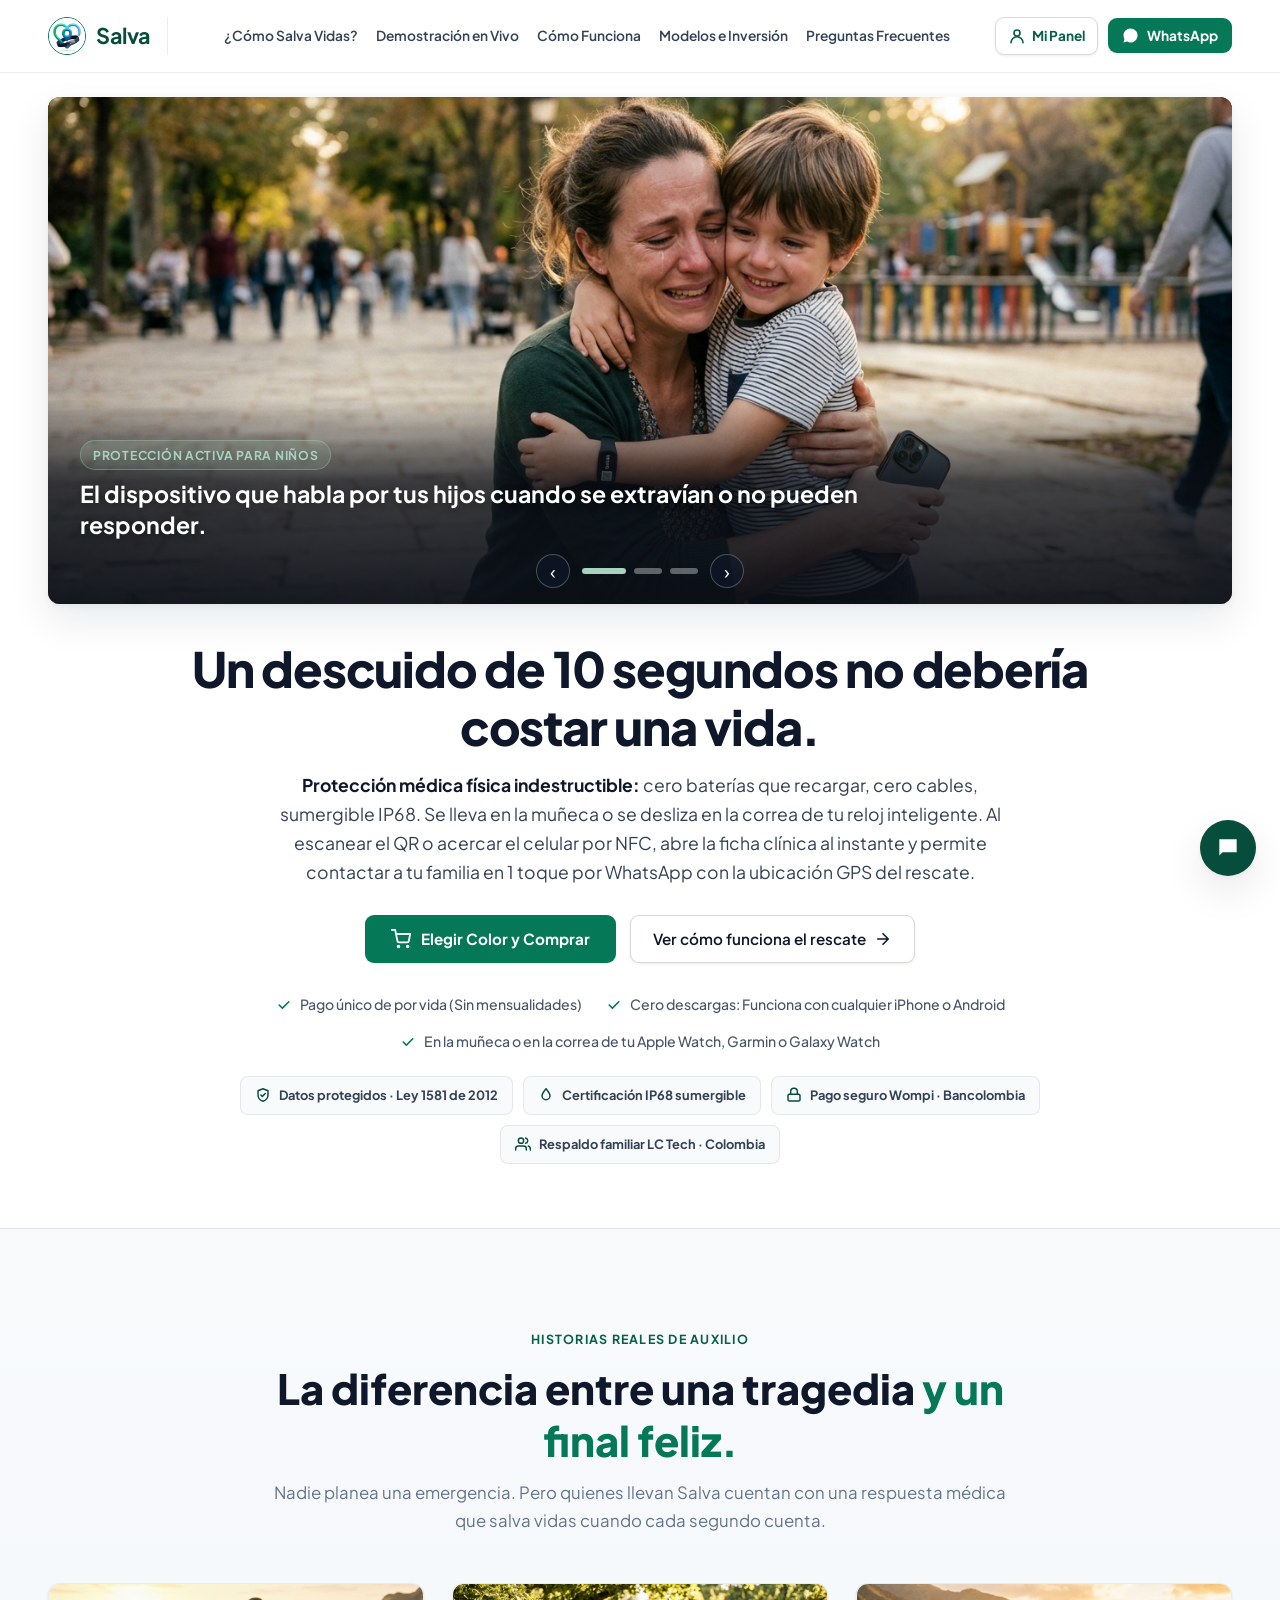
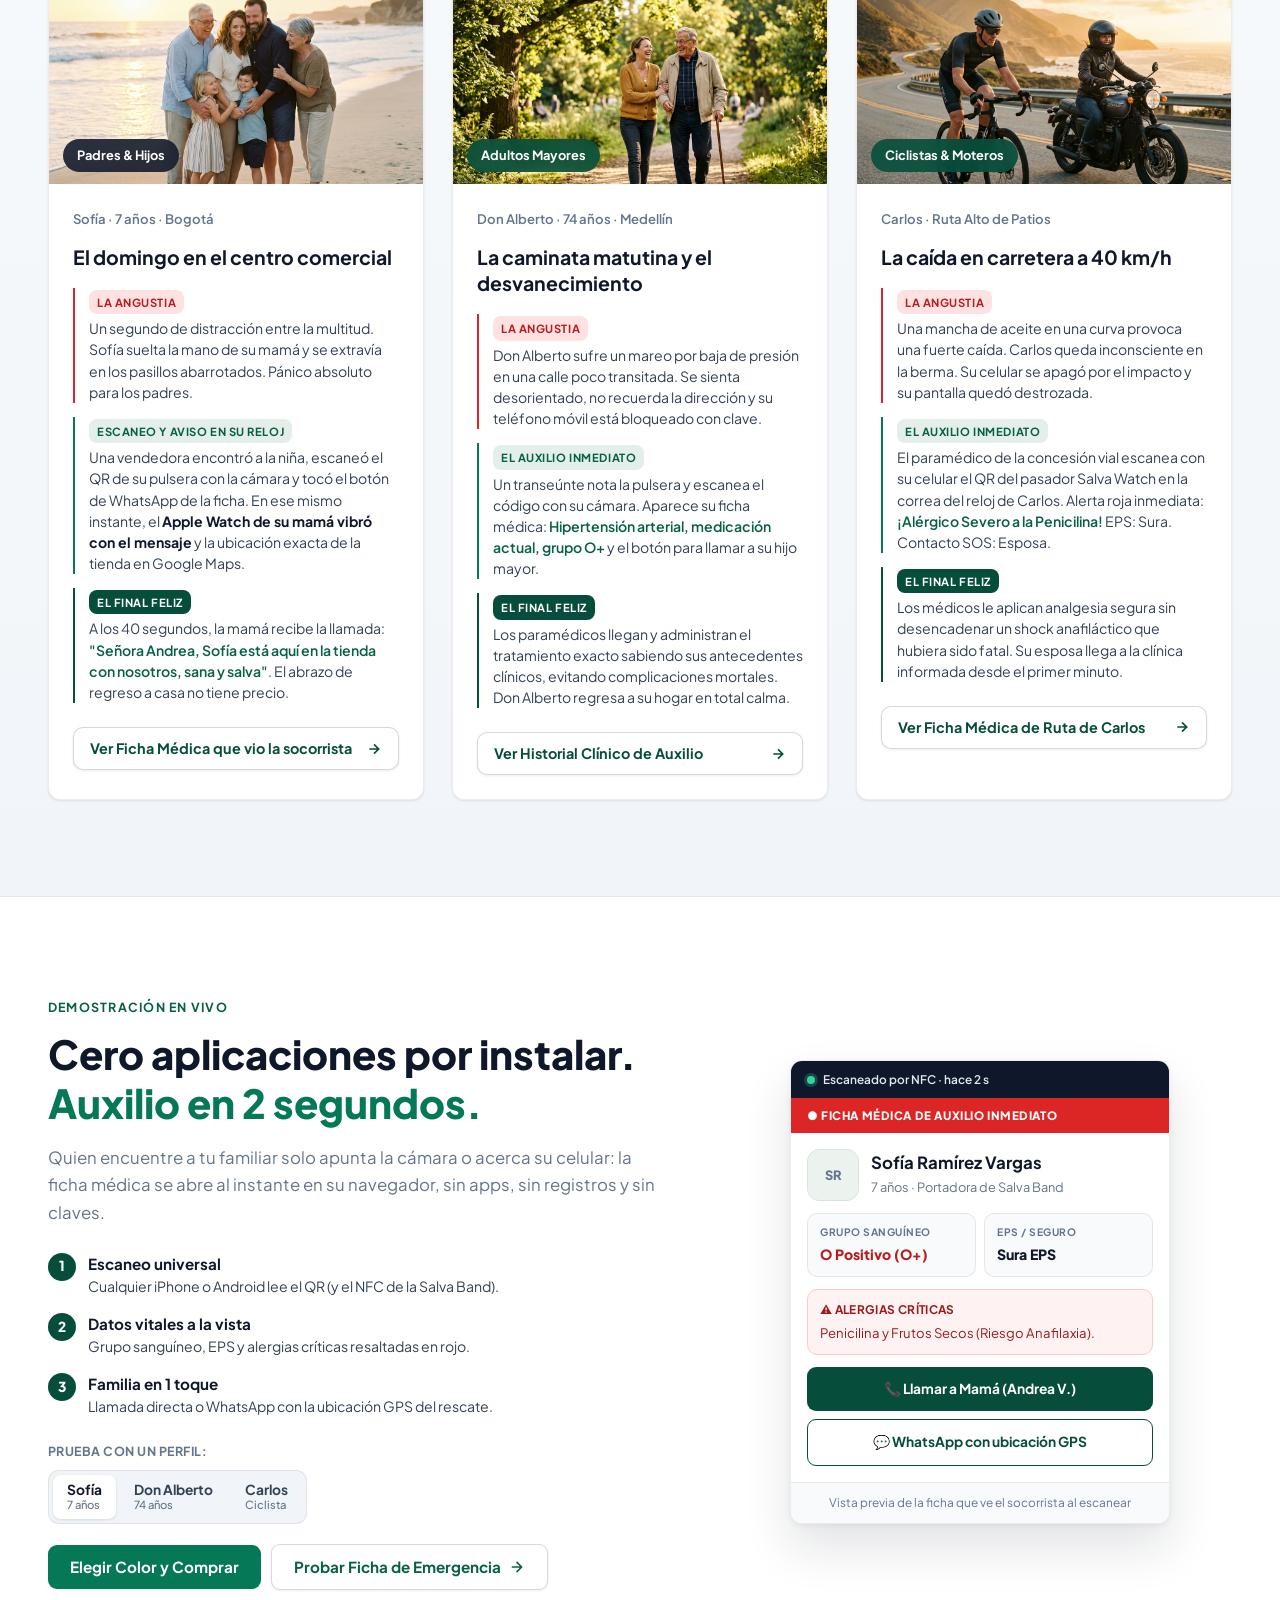
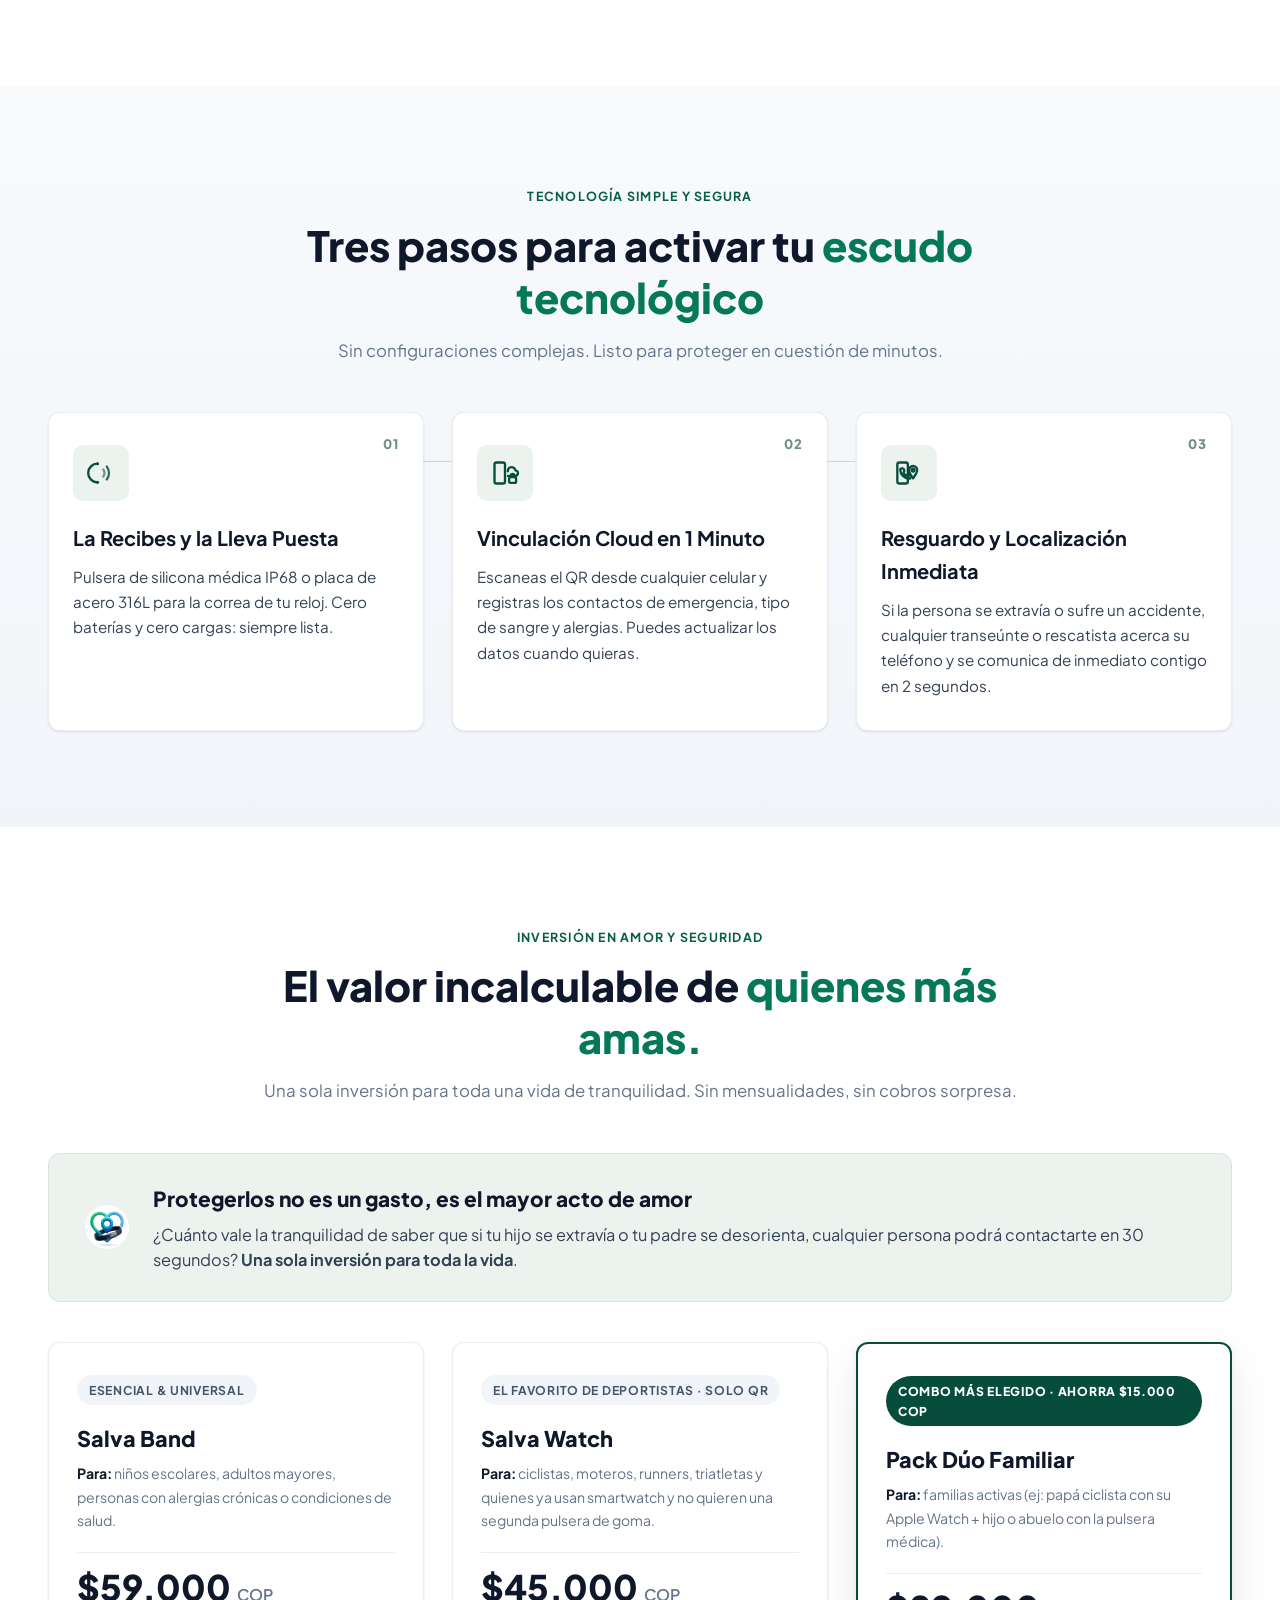
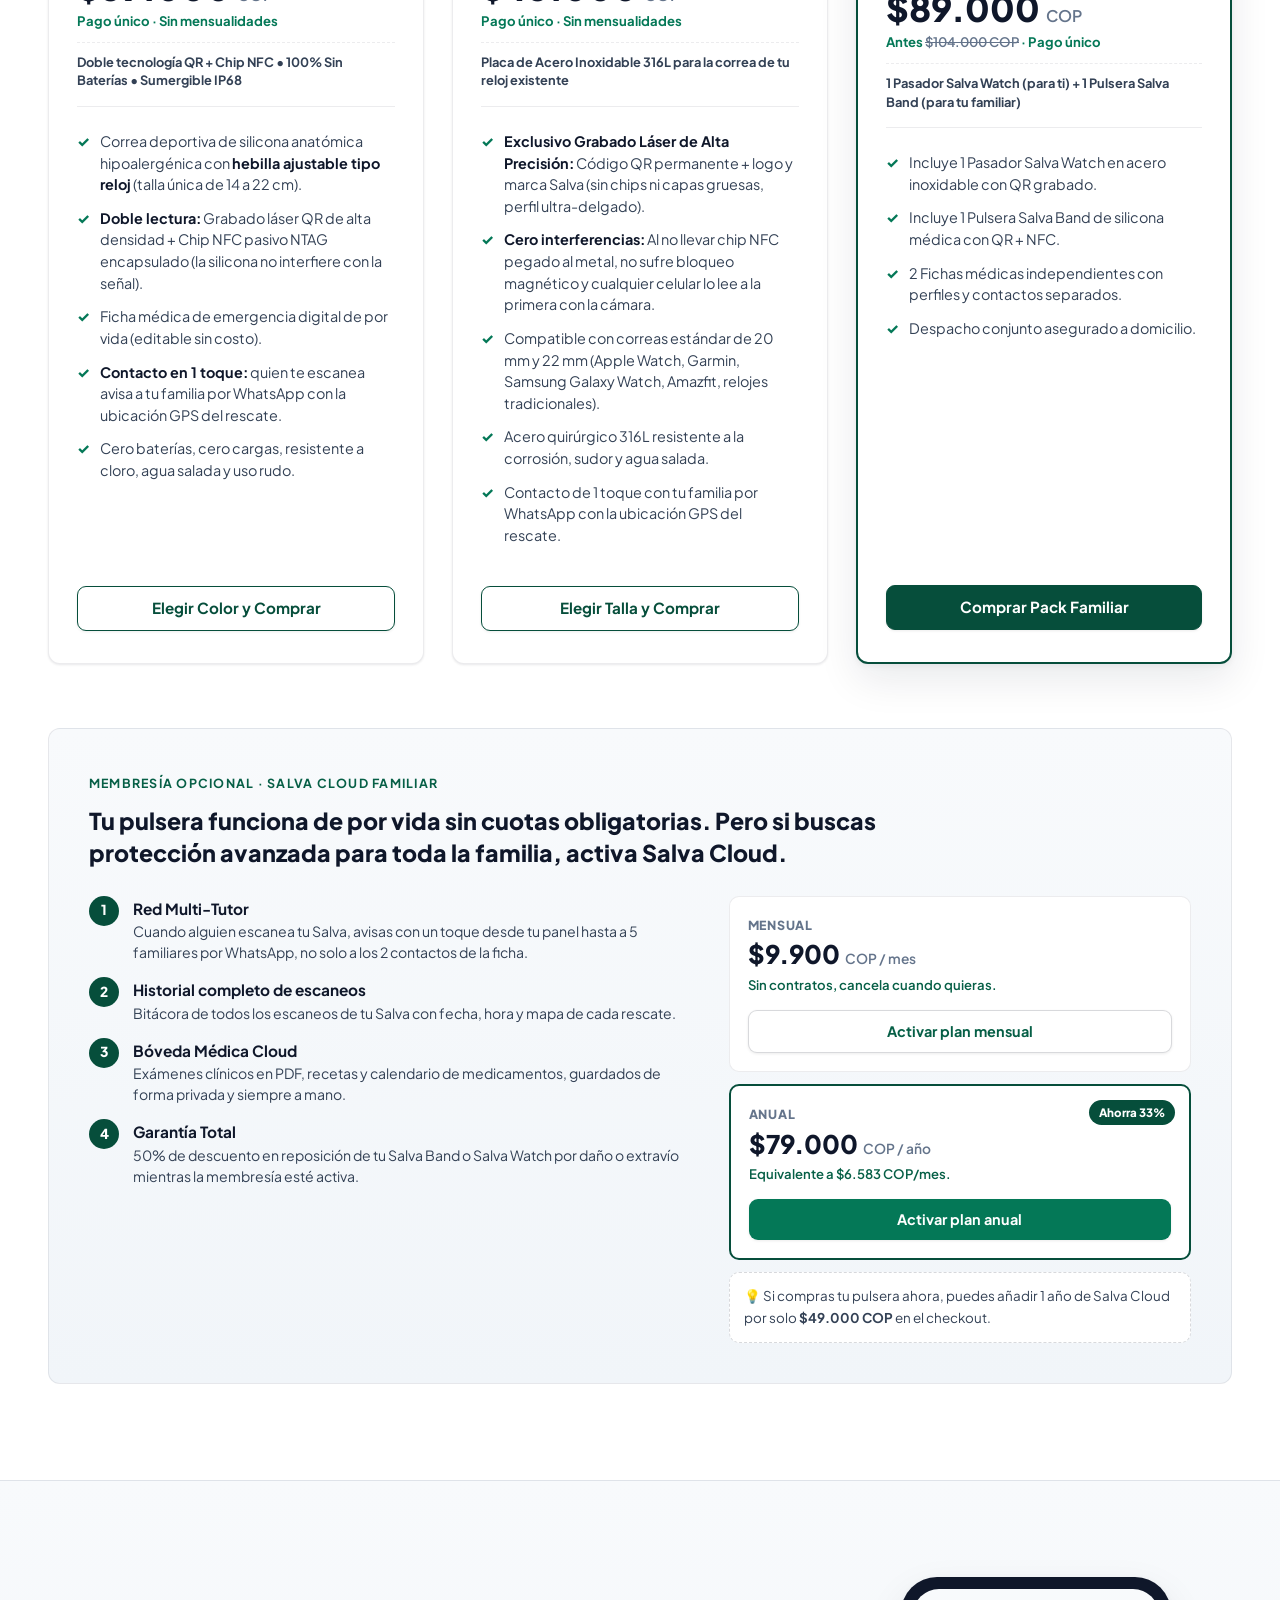
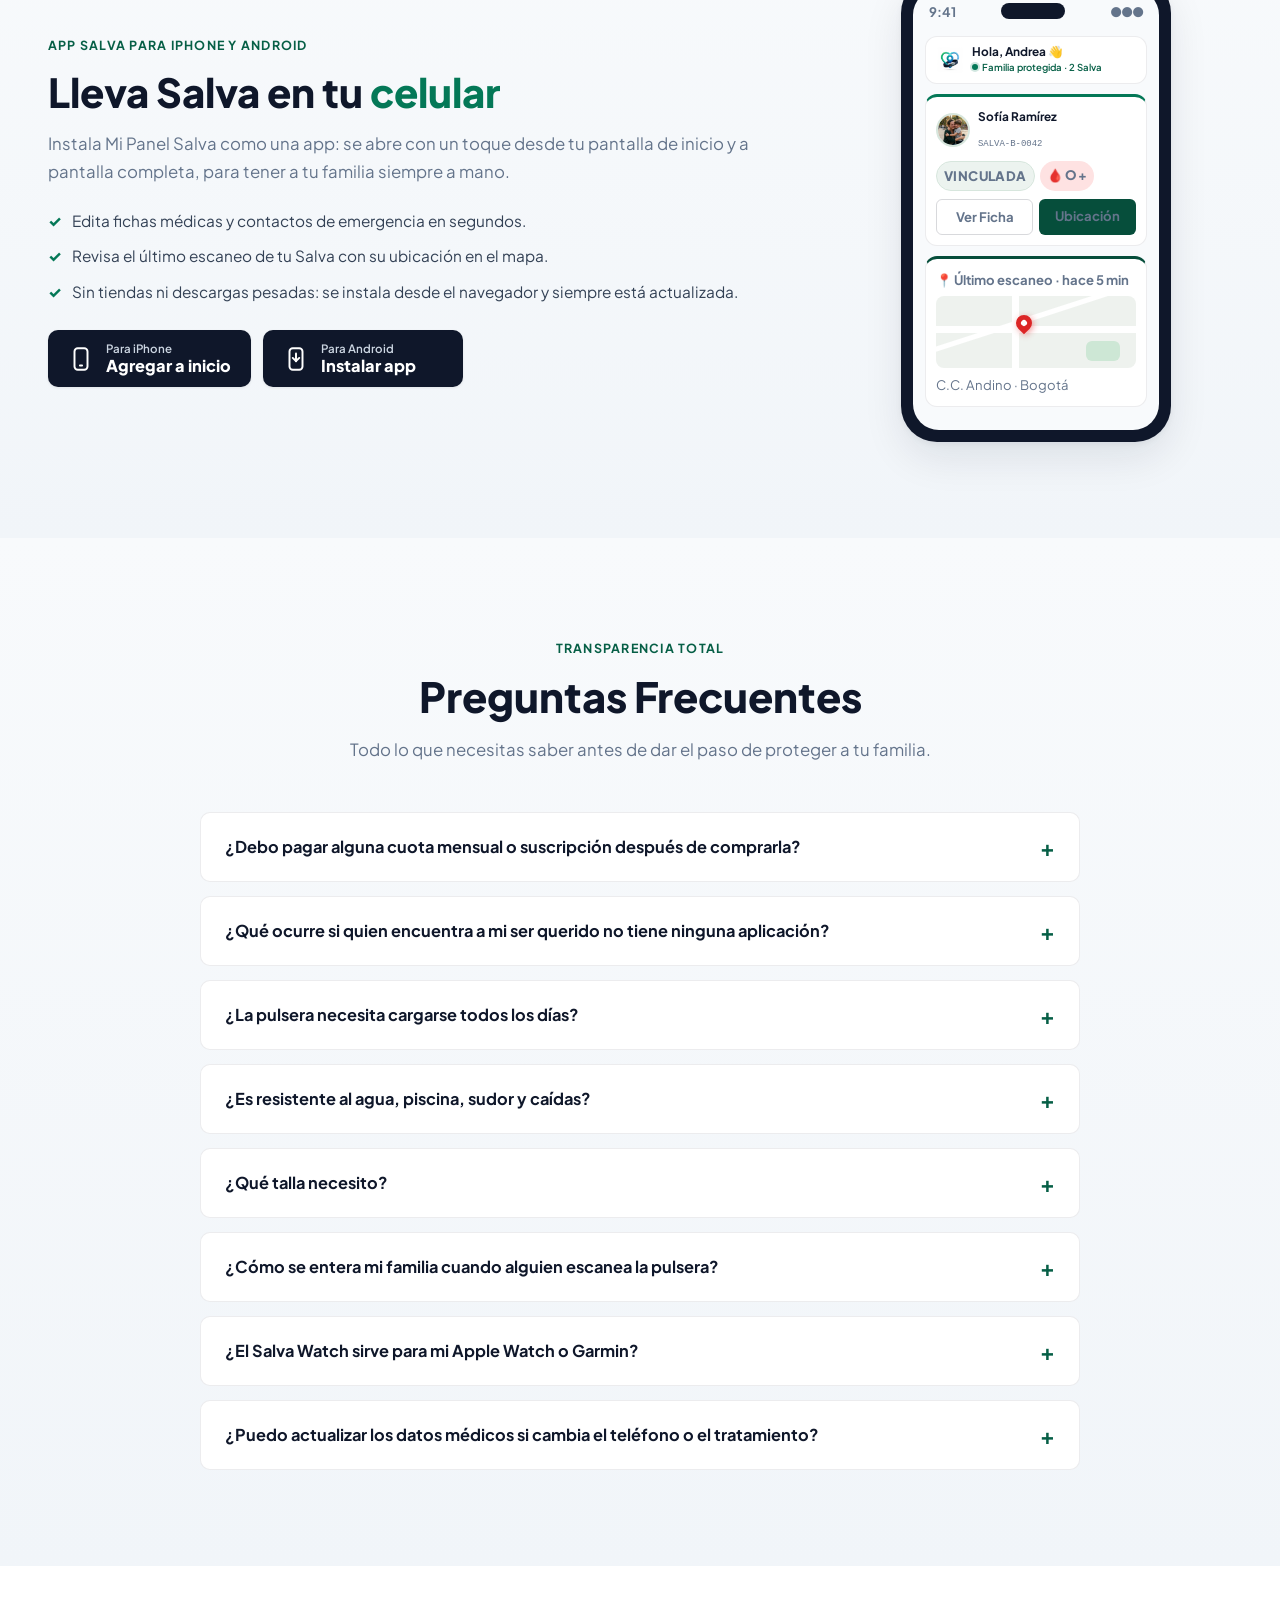
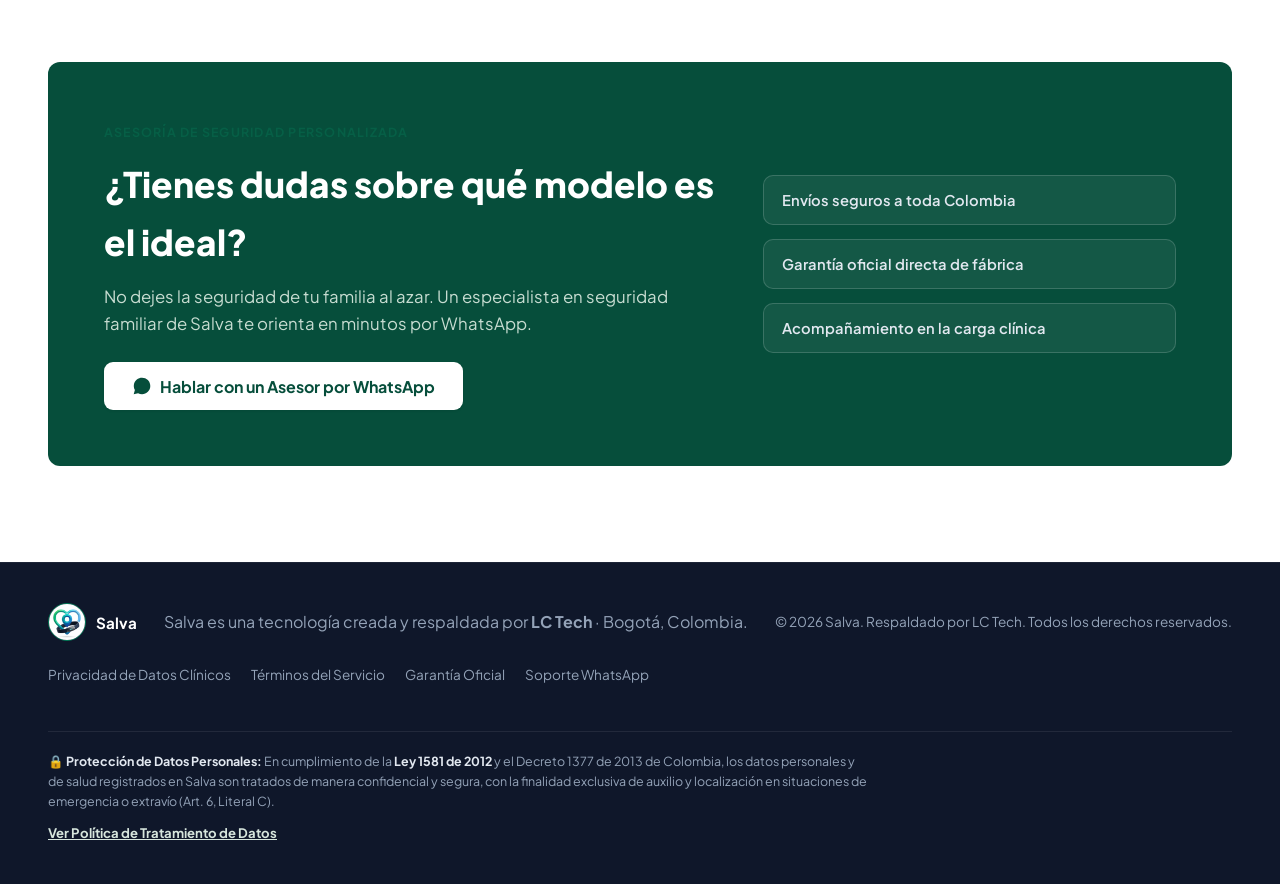
==== index.html @ a50142c6 "v2.2: cache-busting automatico, aviso tipo Dynamic Island, chatbot preciso con WhatsApp y credencial" ====
<!DOCTYPE html>
<html lang="es">
<head>
<meta charset="UTF-8">
<meta name="viewport" content="width=device-width, initial-scale=1.0">
<title>Salva | La Certeza de que Siempre Volverán a Casa</title>
<meta name="description" content="Salva: pulsera médica y pasador para smartwatch con QR y NFC, sin baterías. Abre la ficha de emergencia al instante y permite contactar a tu familia en 1 toque por WhatsApp con la ubicación GPS del rescate.">
<meta name="keywords" content="pulsera tecnologica, Salva, identificacion emergencia, QR auxilio, pulsera NFC, adultos mayores, ninos, ciclistas, proteccion familiar">
<meta name="author" content="Salva">
<meta name="robots" content="index, follow">
<meta property="og:title" content="Salva | La certeza de saber que están a salvo">
<meta property="og:description" content="Porque 10 segundos pueden cambiarlo todo. Identificación médica instantánea y contacto familiar con cualquier smartphone.">
<meta property="og:type" content="website">
<meta name="theme-color" content="#064E3B">
<link rel="icon" type="image/jpeg" href="salva-emblem.jpg">
<link rel="preconnect" href="https://fonts.googleapis.com">
<link rel="preconnect" href="https://fonts.gstatic.com" crossorigin>
<link href="https://fonts.googleapis.com/css2?family=Plus+Jakarta+Sans:ital,wght@0,300;0,400;0,500;0,600;0,700;0,800;1,400;1,600&family=Inter:wght@400;500;600;700&display=swap" rel="stylesheet">
<link rel="stylesheet" href="style.css?v=2.2">
<link rel="manifest" href="manifest.webmanifest">
<link rel="apple-touch-icon" href="icons/apple-touch-icon.png">
<meta name="apple-mobile-web-app-title" content="Salva">
</head>
<body>

<!-- ===================== HEADER HUMANO Y PROFESIONAL ===================== -->
<header class="site-header" id="top">
  <div class="container header-inner">
    <a href="#top" class="brand" aria-label="Salva — Inicio">
      <span class="brand-logo-wrap brand-logo-wrap--header">
        <img src="salva-emblem.jpg" alt="Salva Logo" class="brand-logo-img">
      </span>
      <span class="brand-text"><strong>Salva</strong></span>
    </a>

    <nav class="main-nav" aria-label="Navegación principal" id="mainNav">
      <ul>
        <li><a href="#historias">¿Cómo Salva Vidas?</a></li>
        <li><a href="#simulador">Demostración en Vivo</a></li>
        <li><a href="#como-funciona">Cómo Funciona</a></li>
        <li><a href="#modelos">Modelos e Inversión</a></li>
        <li class="nav-panel-movil"><a href="admin.html">👤 Entrar a Mi Panel</a></li>
        <li><a href="#preguntas">Preguntas Frecuentes</a></li>
      </ul>
    </nav>

    <div class="header-actions">
      <a href="admin.html" class="admin-link" aria-label="Mi Panel">
        <svg class="admin-link-icono" width="18" height="18" viewBox="0 0 24 24" fill="none" stroke="currentColor" stroke-width="2.2" stroke-linecap="round" stroke-linejoin="round" aria-hidden="true"><circle cx="12" cy="8" r="4"/><path d="M4 21a8 8 0 0 1 16 0"/></svg>
        <span class="admin-link-texto">Mi Panel</span>
      </a>
      <a href="https://wa.me/573505208592?text=Hola%20Asistente%20Salva%20%F0%9F%A4%96%20Deseo%20adquirir%20mi%20pulsera%20Salva.%20Por%20favor%20gu%C3%ADame%20con%20modelos%2C%20color%2C%20talla%20ajustable%2C%20env%C3%ADo%20y%20pago%20seguro%20v%C3%ADa%20Wompi/PSE." target="_blank" rel="noopener" class="btn btn-header-wa">
        <svg width="17" height="17" viewBox="0 0 24 24" fill="currentColor"><path d="M12.04 2c-5.46 0-9.91 4.45-9.91 9.91 0 1.75.46 3.45 1.32 4.95L2.05 22l5.25-1.38c1.45.79 3.08 1.21 4.74 1.21 5.46 0 9.91-4.45 9.91-9.91 0-2.65-1.03-5.14-2.9-7.01A9.816 9.816 0 0 0 12.04 2z"/></svg>
        <span class="wa-texto-largo">Asesoría por WhatsApp</span>
        <span class="wa-texto-corto">WhatsApp</span>
      </a>
      <button class="nav-toggle" id="navToggle" aria-label="Abrir menú" aria-expanded="false" aria-controls="mainNav">
        <span></span><span></span><span></span>
      </button>
    </div>
  </div>
</header>

<main>
  <!-- ===================== HERO (CARRUSEL AL FRENTE + TEXTO CONCISO DEBAJO) ===================== -->
  <section class="hero-showcase-section" id="inicio">
    <div class="container hero-full-container">

      <!-- Carrusel Automático de Alto Impacto Ocupando el Frente -->
      <div class="hero-carousel" id="heroCarousel" aria-label="Galería visual de Salva en acción">
        <div class="carousel-track">
          
          <!-- Slide 1: Niño portador y alivio familiar -->
          <article class="carousel-slide active" data-index="0">
            <img src="salva-child-hero.jpg?v=4" alt="Madre abrazando a su hijo con lágrimas de alivio tras reencontrarlo gracias a Salva, sosteniendo su celular en mano mientras el niño porta la pulsera en su muñeca" class="carousel-img">
            <div class="carousel-caption">
              <span class="carousel-badge">Protección Activa para Niños</span>
              <p class="carousel-headline">El dispositivo que habla por tus hijos cuando se extravían o no pueden responder.</p>
            </div>
          </article>

          <!-- Slide 2: Adulto mayor escaneado por transeúnte -->
          <article class="carousel-slide" data-index="1">
            <img src="salva-senior-scan.jpg?v=3" alt="Transeúnte escaneando la pulsera tecnológica Salva de un adulto mayor en la calle" class="carousel-img">
            <div class="carousel-caption">
              <span class="carousel-badge">Auxilio para Adultos Mayores</span>
              <p class="carousel-headline">En 2 segundos, cualquier socorrista conoce su historia médica, alergias y contacto familiar.</p>
            </div>
          </article>

          <!-- Slide 3: Paramédico escaneando ciclista en ruta -->
          <article class="carousel-slide" data-index="2">
            <img src="salva-cyclist-scan.jpg?v=5" alt="Paramédico escaneando la pulsera Salva en la muñeca de un ciclista en carretera" class="carousel-img">
            <div class="carousel-caption">
              <span class="carousel-badge">Seguridad Extrema en Ruta</span>
              <p class="carousel-headline">Atención médica certera en caídas o accidentes: tipo de sangre y alertas vitales al instante.</p>
            </div>
          </article>

        </div>

        <!-- Indicadores de barra y controles discretos -->
        <div class="carousel-controls">
          <button type="button" class="carousel-arrow carousel-prev" id="carouselPrev" aria-label="Slide anterior">‹</button>
          <div class="carousel-indicators" id="carouselDots">
            <button type="button" class="carousel-dot active" data-target="0" aria-label="Ver slide 1"><span class="dot-progress"></span></button>
            <button type="button" class="carousel-dot" data-target="1" aria-label="Ver slide 2"><span class="dot-progress"></span></button>
            <button type="button" class="carousel-dot" data-target="2" aria-label="Ver slide 3"><span class="dot-progress"></span></button>
          </div>
          <button type="button" class="carousel-arrow carousel-next" id="carouselNext" aria-label="Siguiente slide">›</button>
        </div>
      </div>

      <!-- Texto Conciso de Alto Impacto Debajo del Carrusel -->
      <div class="hero-text-block">
        <h1 class="hero-main-title">
          Un descuido de 10 segundos no debería costar una vida.
        </h1>
        <p class="hero-main-lead">
          <strong>Protección médica física indestructible:</strong> cero baterías que recargar, cero cables, sumergible IP68. Se lleva en la muñeca o se desliza en la correa de tu reloj inteligente. Al escanear el QR o acercar el celular por NFC, abre la ficha clínica al instante y permite contactar a tu familia en 1 toque por WhatsApp con la ubicación GPS del rescate.
        </p>

        <!-- Acciones Principales Asistidas -->
        <div class="hero-cta-group">
          <button type="button" class="btn btn-primary btn-hero-whatsapp btn-abrir-asesoria" data-modelo="band">
            <svg width="20" height="20" viewBox="0 0 24 24" fill="none" stroke="currentColor" stroke-width="2.2" stroke-linecap="round" stroke-linejoin="round"><circle cx="9" cy="21" r="1"/><circle cx="20" cy="21" r="1"/><path d="M1 1h4l2.7 13.4a2 2 0 0 0 2 1.6h9.7a2 2 0 0 0 2-1.6L23 6H6"/></svg>
            <span>Elegir Color y Comprar</span>
          </button>
          <a href="#simulador" class="btn btn-ghost btn-hero-demo">
            <span>Ver cómo funciona el rescate</span>
            <svg width="18" height="18" viewBox="0 0 24 24" fill="none" stroke="currentColor" stroke-width="2.2" stroke-linecap="round" stroke-linejoin="round"><path d="M5 12h14M12 5l7 7-7 7"/></svg>
          </a>
        </div>

        <!-- Certezas Clave en Línea Horizontal -->
        <div class="hero-key-assurances">
          <div class="assurance-pill-item">
            <svg width="16" height="16" viewBox="0 0 20 20" fill="currentColor"><path fill-rule="evenodd" d="M16.707 5.293a1 1 0 010 1.414l-8 8a1 1 0 01-1.414 0l-4-4a1 1 0 011.414-1.414L8 12.586l7.293-7.293a1 1 0 011.414 0z" clip-rule="evenodd"/></svg>
            <span>Pago único de por vida (Sin mensualidades)</span>
          </div>
          <div class="assurance-pill-item">
            <svg width="16" height="16" viewBox="0 0 20 20" fill="currentColor"><path fill-rule="evenodd" d="M16.707 5.293a1 1 0 010 1.414l-8 8a1 1 0 01-1.414 0l-4-4a1 1 0 011.414-1.414L8 12.586l7.293-7.293a1 1 0 011.414 0z" clip-rule="evenodd"/></svg>
            <span>Cero descargas: Funciona con cualquier iPhone o Android</span>
          </div>
          <div class="assurance-pill-item">
            <svg width="16" height="16" viewBox="0 0 20 20" fill="currentColor"><path fill-rule="evenodd" d="M16.707 5.293a1 1 0 010 1.414l-8 8a1 1 0 01-1.414 0l-4-4a1 1 0 011.414-1.414L8 12.586l7.293-7.293a1 1 0 011.414 0z" clip-rule="evenodd"/></svg>
            <span>En la muñeca o en la correa de tu Apple Watch, Garmin o Galaxy Watch</span>
          </div>
        </div>

        <!-- Badges de certificación y respaldo -->
        <div class="trust-badges" aria-label="Respaldo y certificaciones">
          <span class="trust-badge">
            <svg width="16" height="16" viewBox="0 0 24 24" fill="none" stroke="currentColor" stroke-width="2.2" stroke-linecap="round" stroke-linejoin="round"><path d="M12 2.7 4.5 5.6v6c0 4.6 3.2 8.4 7.5 9.7 4.3-1.3 7.5-5.1 7.5-9.7v-6z"/><path d="m8.8 12 2.2 2.2 4.3-4.4"/></svg>
            Datos protegidos · Ley 1581 de 2012
          </span>
          <span class="trust-badge">
            <svg width="16" height="16" viewBox="0 0 24 24" fill="none" stroke="currentColor" stroke-width="2.2" stroke-linecap="round" stroke-linejoin="round"><path d="M12 2.5c3.5 4.2 6 7.4 6 10.6a6 6 0 0 1-12 0c0-3.2 2.5-6.4 6-10.6z"/></svg>
            Certificación IP68 sumergible
          </span>
          <span class="trust-badge">
            <svg width="16" height="16" viewBox="0 0 24 24" fill="none" stroke="currentColor" stroke-width="2.2" stroke-linecap="round" stroke-linejoin="round"><rect x="3" y="11" width="18" height="10" rx="2"/><path d="M7 11V7a5 5 0 0 1 10 0v4"/></svg>
            Pago seguro Wompi · Bancolombia
          </span>
          <span class="trust-badge">
            <svg width="16" height="16" viewBox="0 0 24 24" fill="none" stroke="currentColor" stroke-width="2.2" stroke-linecap="round" stroke-linejoin="round"><path d="M17 21v-2a4 4 0 0 0-4-4H5a4 4 0 0 0-4 4v2"/><circle cx="9" cy="7" r="4"/><path d="M23 21v-2a4 4 0 0 0-3-3.9M16 3.1a4 4 0 0 1 0 7.8"/></svg>
            Respaldo familiar LC Tech · Colombia
          </span>
        </div>

      </div>

    </div>
  </section>

  <!-- ===================== HISTORIAS: DE LA ANGUSTIA AL ALIVIO (FINAL FELIZ) ===================== -->
  <section class="historias" id="historias">
    <div class="container">
      <div class="section-heading">
        <span class="eyebrow">Historias Reales de Auxilio</span>
        <h2>La diferencia entre una tragedia <span class="highlight-text">y un final feliz.</span></h2>
        <p class="section-lead">Nadie planea una emergencia. Pero quienes llevan Salva cuentan con una respuesta médica que salva vidas cuando cada segundo cuenta.</p>
      </div>

      <div class="story-grid">
        <!-- Caso 1: Padres e Hijos -->
        <article class="story-card" id="historiaNinos">
          <div class="story-card-media">
            <img src="family-hero.jpg" alt="Familia feliz y protegida con Salva" class="story-media-img">
            <span class="story-media-badge">Padres &amp; Hijos</span>
          </div>
          <div class="story-body">
            <div class="story-header">
              <span class="story-profile-tag">Sofía · 7 años · Bogotá</span>
            </div>
            <h3>El domingo en el centro comercial</h3>
            
            <div class="story-timeline">
              <div class="timeline-step step-fear">
                <span class="step-badge">La Angustia</span>
                <p>Un segundo de distracción entre la multitud. Sofía suelta la mano de su mamá y se extravía en los pasillos abarrotados. Pánico absoluto para los padres.</p>
              </div>

              <div class="timeline-step step-action">
                <span class="step-badge">Escaneo y Aviso en su Reloj</span>
                <p>Una vendedora encontró a la niña, escaneó el QR de su pulsera con la cámara y tocó el botón de WhatsApp de la ficha. En ese mismo instante, el <strong>Apple Watch de su mamá vibró con el mensaje</strong> y la ubicación exacta de la tienda en Google Maps.</p>
              </div>

              <div class="timeline-step step-happy">
                <span class="step-badge">El Final Feliz</span>
                <p>A los 40 segundos, la mamá recibe la llamada: <em>"Señora Andrea, Sofía está aquí en la tienda con nosotros, sana y salva"</em>. El abrazo de regreso a casa no tiene precio.</p>
              </div>
            </div>

            <button type="button" class="btn btn-ver-ficha" data-persona="nino">
              <span>Ver Ficha Médica que vio la socorrista</span>
              <svg width="16" height="16" viewBox="0 0 24 24" fill="none" stroke="currentColor" stroke-width="2.5"><path d="M5 12h14M12 5l7 7-7 7"/></svg>
            </button>
          </div>
        </article>

        <!-- Caso 2: Adultos Mayores -->
        <article class="story-card" id="historiaMayores">
          <div class="story-card-media">
            <img src="senior-safety-hero.jpg" alt="Adulto mayor y familia seguros con Salva" class="story-media-img">
            <span class="story-media-badge story-badge--blue">Adultos Mayores</span>
          </div>
          <div class="story-body">
            <div class="story-header">
              <span class="story-profile-tag">Don Alberto · 74 años · Medellín</span>
            </div>
            <h3>La caminata matutina y el desvanecimiento</h3>
            
            <div class="story-timeline">
              <div class="timeline-step step-fear">
                <span class="step-badge">La Angustia</span>
                <p>Don Alberto sufre un mareo por baja de presión en una calle poco transitada. Se sienta desorientado, no recuerda la dirección y su teléfono móvil está bloqueado con clave.</p>
              </div>

              <div class="timeline-step step-action">
                <span class="step-badge">El Auxilio Inmediato</span>
                <p>Un transeúnte nota la pulsera y escanea el código con su cámara. Aparece su ficha médica: <em>Hipertensión arterial, medicación actual, grupo O+</em> y el botón para llamar a su hijo mayor.</p>
              </div>

              <div class="timeline-step step-happy">
                <span class="step-badge">El Final Feliz</span>
                <p>Los paramédicos llegan y administran el tratamiento exacto sabiendo sus antecedentes clínicos, evitando complicaciones mortales. Don Alberto regresa a su hogar en total calma.</p>
              </div>
            </div>

            <button type="button" class="btn btn-ver-ficha" data-persona="mayor">
              <span>Ver Historial Clínico de Auxilio</span>
              <svg width="16" height="16" viewBox="0 0 24 24" fill="none" stroke="currentColor" stroke-width="2.5"><path d="M5 12h14M12 5l7 7-7 7"/></svg>
            </button>
          </div>
        </article>

        <!-- Caso 3: Ciclistas & Moteros -->
        <article class="story-card" id="historiaMoteros">
          <div class="story-card-media">
            <img src="rider-cyclist-hero.jpg" alt="Ciclistas y moteros en carretera seguros con Salva" class="story-media-img">
            <span class="story-media-badge story-badge--emerald">Ciclistas &amp; Moteros</span>
          </div>
          <div class="story-body">
            <div class="story-header">
              <span class="story-profile-tag">Carlos · Ruta Alto de Patios</span>
            </div>
            <h3>La caída en carretera a 40 km/h</h3>
            
            <div class="story-timeline">
              <div class="timeline-step step-fear">
                <span class="step-badge">La Angustia</span>
                <p>Una mancha de aceite en una curva provoca una fuerte caída. Carlos queda inconsciente en la berma. Su celular se apagó por el impacto y su pantalla quedó destrozada.</p>
              </div>

              <div class="timeline-step step-action">
                <span class="step-badge">El Auxilio Inmediato</span>
                <p>El paramédico de la concesión vial escanea con su celular el QR del pasador Salva Watch en la correa del reloj de Carlos. Alerta roja inmediata: <em>¡Alérgico Severo a la Penicilina!</em> EPS: Sura. Contacto SOS: Esposa.</p>
              </div>

              <div class="timeline-step step-happy">
                <span class="step-badge">El Final Feliz</span>
                <p>Los médicos le aplican analgesia segura sin desencadenar un shock anafiláctico que hubiera sido fatal. Su esposa llega a la clínica informada desde el primer minuto.</p>
              </div>
            </div>

            <button type="button" class="btn btn-ver-ficha" data-persona="motero">
              <span>Ver Ficha Médica de Ruta de Carlos</span>
              <svg width="16" height="16" viewBox="0 0 24 24" fill="none" stroke="currentColor" stroke-width="2.5"><path d="M5 12h14M12 5l7 7-7 7"/></svg>
            </button>
          </div>
        </article>
      </div>
    </div>
  </section>

  <!-- ===================== DEMOSTRACIÓN EN VIVO (PANTALLA REAL DE RESCATE) ===================== -->
  <section class="simulador" id="simulador">
    <div class="container simulador-inner demo-vivo">
      <div class="simulador-texto">
        <span class="eyebrow">Demostración en vivo</span>
        <h2>Cero aplicaciones por instalar. <span class="highlight-text">Auxilio en 2 segundos.</span></h2>
        <p class="section-lead">Quien encuentre a tu familiar solo apunta la cámara o acerca su celular: la ficha médica se abre al instante en su navegador, sin apps, sin registros y sin claves.</p>

        <ul class="demo-puntos">
          <li><span class="point-bullet-num">1</span><div><strong>Escaneo universal</strong><p>Cualquier iPhone o Android lee el QR (y el NFC de la Salva Band).</p></div></li>
          <li><span class="point-bullet-num">2</span><div><strong>Datos vitales a la vista</strong><p>Grupo sanguíneo, EPS y alergias críticas resaltadas en rojo.</p></div></li>
          <li><span class="point-bullet-num">3</span><div><strong>Familia en 1 toque</strong><p>Llamada directa o WhatsApp con la ubicación GPS del rescate.</p></div></li>
        </ul>

        <div class="demo-selector">
          <span class="demo-selector-titulo">Prueba con un perfil:</span>
          <div class="demo-perfiles" role="radiogroup" aria-label="Perfil de demostración">
            <button type="button" class="demo-perfil active" data-persona="nino" role="radio" aria-checked="true">Sofía <small>7 años</small></button>
            <button type="button" class="demo-perfil" data-persona="mayor" role="radio" aria-checked="false">Don Alberto <small>74 años</small></button>
            <button type="button" class="demo-perfil" data-persona="motero" role="radio" aria-checked="false">Carlos <small>Ciclista</small></button>
          </div>
        </div>

        <div class="demo-cta">
          <button type="button" class="btn btn-primary btn-abrir-asesoria" data-modelo="band">Elegir Color y Comprar</button>
          <button type="button" class="btn btn-ghost" id="btnProbarFichaDemo" data-persona="nino">
            Probar Ficha de Emergencia
            <svg width="16" height="16" viewBox="0 0 24 24" fill="none" stroke="currentColor" stroke-width="2.4" stroke-linecap="round" stroke-linejoin="round" aria-hidden="true"><path d="M5 12h14M12 5l7 7-7 7"/></svg>
          </button>
        </div>
      </div>

      <!-- Vista previa: así ve la ficha quien escanea -->
      <div class="simulador-visual">
        <figure class="demo-credencial" aria-live="polite">
          <div class="demo-credencial-estado"><span class="demo-escaneo-punto"></span>Escaneado por NFC · hace 2 s</div>
          <div class="demo-credencial-alerta">● Ficha médica de auxilio inmediato</div>
          <div class="demo-credencial-cuerpo">
            <div class="demo-identidad">
              <span class="demo-avatar" id="demoAvatar">SR</span>
              <div>
                <strong id="demoNombre">Sofía Ramírez Vargas</strong>
                <span id="demoSub">7 años · Portadora de Salva Band</span>
              </div>
            </div>
            <dl class="demo-vitales">
              <div class="demo-vital demo-vital--sangre"><dt>Grupo sanguíneo</dt><dd id="demoSangre">O Positivo (O+)</dd></div>
              <div class="demo-vital"><dt>EPS / Seguro</dt><dd id="demoEps">Sura EPS</dd></div>
            </dl>
            <p class="demo-alergias"><strong>⚠ Alergias críticas</strong><span id="demoAlergias">Penicilina y Frutos Secos (Riesgo Anafilaxia).</span></p>
            <div class="demo-contactos">
              <span class="demo-contacto demo-contacto--llamar" id="demoContacto1">📞 Llamar a Mamá (Andrea V.)</span>
              <span class="demo-contacto demo-contacto--wa">💬 WhatsApp con ubicación GPS</span>
            </div>
          </div>
          <figcaption>Vista previa de la ficha que ve el socorrista al escanear</figcaption>
        </figure>
      </div>
    </div>
  </section>

  <!-- ===================== CÓMO FUNCIONA ===================== -->
  <section class="how-it-works" id="como-funciona">
    <div class="container">
      <div class="section-heading">
        <span class="eyebrow">Tecnología Simple y Segura</span>
        <h2>Tres pasos para activar tu <span class="highlight-text">escudo tecnológico</span></h2>
        <p class="section-lead">Sin configuraciones complejas. Listo para proteger en cuestión de minutos.</p>
      </div>

      <div class="steps-grid">
        <div class="step-card">
          <div class="step-number-badge">01</div>
          <div class="step-icon-wrap">
            <svg width="28" height="28" viewBox="0 0 24 24" fill="none" stroke="currentColor" stroke-width="2" stroke-linecap="round" stroke-linejoin="round">
              <path d="M9 4a8 8 0 1 0 0 16"/>
              <circle cx="9" cy="4" r="1.3" fill="currentColor" stroke="none"/>
              <circle cx="9" cy="20" r="1.3" fill="currentColor" stroke="none"/>
              <path d="M14 9c1.2 1.8 1.2 4.2 0 6" opacity="0.55"/>
              <path d="M17 6.5c2.4 3.3 2.4 7.7 0 11" opacity="0.85"/>
            </svg>
          </div>
          <h3>La Recibes y la Lleva Puesta</h3>
          <p>Pulsera de silicona médica IP68 o placa de acero 316L para la correa de tu reloj. Cero baterías y cero cargas: siempre lista.</p>
        </div>

        <div class="step-card">
          <div class="step-number-badge">02</div>
          <div class="step-icon-wrap">
            <svg width="28" height="28" viewBox="0 0 24 24" fill="none" stroke="currentColor" stroke-width="2" stroke-linecap="round" stroke-linejoin="round">
              <rect x="3" y="3" width="9" height="18" rx="1.8"/>
              <path d="M14.5 10.5a3 3 0 0 1 2.9-3.5 3.6 3.6 0 0 1 3.5 2.7 2.4 2.4 0 0 1-.4 4.8h-6"/>
              <rect x="15.5" y="15.5" width="6" height="5" rx="1.2"/>
              <path d="M17 15.5v-1.3a1.5 1.5 0 0 1 3 0v1.3"/>
            </svg>
          </div>
          <h3>Vinculación Cloud en 1 Minuto</h3>
          <p>Escaneas el QR desde cualquier celular y registras los contactos de emergencia, tipo de sangre y alergias. Puedes actualizar los datos cuando quieras.</p>
        </div>

        <div class="step-card">
          <div class="step-number-badge">03</div>
          <div class="step-icon-wrap">
            <svg width="28" height="28" viewBox="0 0 24 24" fill="none" stroke="currentColor" stroke-width="2" stroke-linecap="round" stroke-linejoin="round">
              <rect x="2" y="3" width="9" height="18" rx="1.8"/>
              <path d="M4.5 9.2c0-.7.5-1.2 1.2-1.2h.8c.5 0 1 .4 1.1.9l.3 1.1c.1.4 0 .9-.3 1.2l-.4.4c.5 1.1 1.4 2 2.5 2.5l.4-.4c.3-.3.8-.4 1.2-.3l1.1.3c.5.1.9.6.9 1.1v.8c0 .7-.5 1.2-1.2 1.2A7.8 7.8 0 0 1 4.5 9.2z"/>
              <path d="M19 9.5a3.5 3.5 0 1 0-7 0c0 2.6 3.5 7 3.5 7s3.5-4.4 3.5-7z"/>
              <circle cx="15.5" cy="9.5" r="1.2"/>
            </svg>
          </div>
          <h3>Resguardo y Localización Inmediata</h3>
          <p>Si la persona se extravía o sufre un accidente, cualquier transeúnte o rescatista acerca su teléfono y se comunica de inmediato contigo en 2 segundos.</p>
        </div>
      </div>
    </div>
  </section>

  <!-- ===================== VALOR Y MODELOS (INVERSIÓN EN TRANQUILIDAD) ===================== -->
  <section class="pricing" id="modelos">
    <div class="container">
      <div class="section-heading">
        <span class="eyebrow">Inversión en Amor y Seguridad</span>
        <h2>El valor incalculable de <span class="highlight-text">quienes más amas.</span></h2>
        <p class="section-lead">Una sola inversión para toda una vida de tranquilidad. Sin mensualidades, sin cobros sorpresa.</p>
      </div>

      <!-- Banner Emocional de Valor -->
      <div class="value-emotional-banner">
        <div class="value-banner-content">
          <div class="value-heart-icon">
            <img src="salva-emblem.jpg" alt="Salva" style="width:44px;height:44px;border-radius:50%;object-fit:cover;">
          </div>
          <div class="value-banner-text">
            <h3>Protegerlos no es un gasto, es el mayor acto de amor</h3>
            <p>
              ¿Cuánto vale la tranquilidad de saber que si tu hijo se extravía o tu padre se desorienta, cualquier persona podrá contactarte en 30 segundos? <strong>Una sola inversión para toda la vida</strong>.
            </p>
          </div>
        </div>
      </div>



      <!-- Catálogo físico: hardware 100% pasivo -->
      <div class="pricing-grid">
        <article class="plan-card plan-card--band">
          <div class="plan-header">
            <span class="plan-category-pill">ESENCIAL &amp; UNIVERSAL</span>
            <h3>Salva Band</h3>
            <p class="plan-tagline"><strong>Para:</strong> niños escolares, adultos mayores, personas con alergias crónicas o condiciones de salud.</p>
          </div>
          <div class="plan-price">
            <span class="price-amount">$59.000 <small>COP</small></span>
            <span class="price-period">Pago único · Sin mensualidades</span>
            <span class="plan-subtexto">Doble tecnología QR + Chip NFC • 100% Sin Baterías • Sumergible IP68</span>
          </div>
          <ul class="plan-features">
            <li><span class="check-icon">✓</span> <span>Correa deportiva de silicona anatómica hipoalergénica con <strong>hebilla ajustable tipo reloj</strong> (talla única de 14 a 22 cm).</span></li>
            <li><span class="check-icon">✓</span> <span><strong>Doble lectura:</strong> Grabado láser QR de alta densidad + Chip NFC pasivo NTAG encapsulado (la silicona no interfiere con la señal).</span></li>
            <li><span class="check-icon">✓</span> <span>Ficha médica de emergencia digital de por vida (editable sin costo).</span></li>
            <li><span class="check-icon">✓</span> <span><strong>Contacto en 1 toque:</strong> quien te escanea avisa a tu familia por WhatsApp con la ubicación GPS del rescate.</span></li>
            <li><span class="check-icon">✓</span> <span>Cero baterías, cero cargas, resistente a cloro, agua salada y uso rudo.</span></li>
          </ul>
          <button type="button" class="btn btn-plan-select btn-abrir-asesoria" data-modelo="band">
            Elegir Color y Comprar
          </button>
        </article>

        <article class="plan-card plan-card--watch">
          <div class="plan-header">
            <span class="plan-category-pill">EL FAVORITO DE DEPORTISTAS · SOLO QR</span>
            <h3>Salva Watch</h3>
            <p class="plan-tagline"><strong>Para:</strong> ciclistas, moteros, runners, triatletas y quienes ya usan smartwatch y no quieren una segunda pulsera de goma.</p>
          </div>
          <div class="plan-price">
            <span class="price-amount">$45.000 <small>COP</small></span>
            <span class="price-period">Pago único · Sin mensualidades</span>
            <span class="plan-subtexto">Placa de Acero Inoxidable 316L para la correa de tu reloj existente</span>
          </div>
          <ul class="plan-features">
            <li><span class="check-icon">✓</span> <span><strong>Exclusivo Grabado Láser de Alta Precisión:</strong> Código QR permanente + logo y marca Salva (sin chips ni capas gruesas, perfil ultra-delgado).</span></li>
            <li><span class="check-icon">✓</span> <span><strong>Cero interferencias:</strong> Al no llevar chip NFC pegado al metal, no sufre bloqueo magnético y cualquier celular lo lee a la primera con la cámara.</span></li>
            <li><span class="check-icon">✓</span> <span>Compatible con correas estándar de 20 mm y 22 mm (Apple Watch, Garmin, Samsung Galaxy Watch, Amazfit, relojes tradicionales).</span></li>
            <li><span class="check-icon">✓</span> <span>Acero quirúrgico 316L resistente a la corrosión, sudor y agua salada.</span></li>
            <li><span class="check-icon">✓</span> <span>Contacto de 1 toque con tu familia por WhatsApp con la ubicación GPS del rescate.</span></li>
          </ul>
          <button type="button" class="btn btn-plan-select btn-abrir-asesoria" data-modelo="watch">
            Elegir Talla y Comprar
          </button>
        </article>

        <article class="plan-card plan-card--pack featured">
          <div class="plan-header">
            <span class="plan-category-pill plan-category-pill--featured">COMBO MÁS ELEGIDO · AHORRA $15.000 COP</span>
            <h3>Pack Dúo Familiar</h3>
            <p class="plan-tagline"><strong>Para:</strong> familias activas (ej: papá ciclista con su Apple Watch + hijo o abuelo con la pulsera médica).</p>
          </div>
          <div class="plan-price">
            <span class="price-amount">$89.000 <small>COP</small></span>
            <span class="price-period">Antes <s>$104.000 COP</s> · Pago único</span>
            <span class="plan-subtexto">1 Pasador Salva Watch (para ti) + 1 Pulsera Salva Band (para tu familiar)</span>
          </div>
          <ul class="plan-features">
            <li><span class="check-icon">✓</span> <span>Incluye 1 Pasador Salva Watch en acero inoxidable con QR grabado.</span></li>
            <li><span class="check-icon">✓</span> <span>Incluye 1 Pulsera Salva Band de silicona médica con QR + NFC.</span></li>
            <li><span class="check-icon">✓</span> <span>2 Fichas médicas independientes con perfiles y contactos separados.</span></li>
            <li><span class="check-icon">✓</span> <span>Despacho conjunto asegurado a domicilio.</span></li>
          </ul>
          <button type="button" class="btn btn-primary btn-plan-select btn-abrir-asesoria" data-modelo="pack">
            Comprar Pack Familiar
          </button>
        </article>
      </div>

      <!-- Membresía opcional: Salva Cloud Familiar -->
      <div class="salva-cloud" id="salva-cloud">
        <div class="salva-cloud-intro">
          <span class="eyebrow">Membresía opcional · Salva Cloud Familiar</span>
          <h3>Tu pulsera funciona de por vida sin cuotas obligatorias. Pero si buscas protección avanzada para toda la familia, activa Salva Cloud.</h3>
        </div>

        <div class="salva-cloud-body">
          <ol class="cloud-beneficios">
            <li>
              <span class="cloud-num">1</span>
              <div><strong>Red Multi-Tutor</strong><p>Cuando alguien escanea tu Salva, avisas con un toque desde tu panel hasta a 5 familiares por WhatsApp, no solo a los 2 contactos de la ficha.</p></div>
            </li>
            <li>
              <span class="cloud-num">2</span>
              <div><strong>Historial completo de escaneos</strong><p>Bitácora de todos los escaneos de tu Salva con fecha, hora y mapa de cada rescate.</p></div>
            </li>
            <li>
              <span class="cloud-num">3</span>
              <div><strong>Bóveda Médica Cloud</strong><p>Exámenes clínicos en PDF, recetas y calendario de medicamentos, guardados de forma privada y siempre a mano.</p></div>
            </li>
            <li>
              <span class="cloud-num">4</span>
              <div><strong>Garantía Total</strong><p>50% de descuento en reposición de tu Salva Band o Salva Watch por daño o extravío mientras la membresía esté activa.</p></div>
            </li>
          </ol>

          <div class="cloud-precios">
            <div class="cloud-precio">
              <span class="cloud-precio-nombre">Mensual</span>
              <span class="cloud-precio-valor">$9.900 <small>COP / mes</small></span>
              <span class="cloud-precio-nota">Sin contratos, cancela cuando quieras.</span>
              <a class="btn btn-ghost btn-block btn-cloud" data-cloud-plan="mensual" href="#" target="_blank" rel="noopener">Activar plan mensual</a>
            </div>
            <div class="cloud-precio cloud-precio--anual">
              <span class="cloud-ahorro">Ahorra 33%</span>
              <span class="cloud-precio-nombre">Anual</span>
              <span class="cloud-precio-valor">$79.000 <small>COP / año</small></span>
              <span class="cloud-precio-nota">Equivalente a $6.583 COP/mes.</span>
              <a class="btn btn-primary btn-block btn-cloud" data-cloud-plan="anual" href="#" target="_blank" rel="noopener">Activar plan anual</a>
            </div>
            <p class="cloud-tip">💡 Si compras tu pulsera ahora, puedes añadir 1 año de Salva Cloud por solo <strong>$49.000 COP</strong> en el checkout.</p>
          </div>
        </div>
      </div>
    </div>
  </section>

  <!-- ===================== APP SALVA (PWA) ===================== -->
  <section class="app-movil" id="app">
    <div class="container app-movil-inner">
      <div class="app-movil-texto">
        <span class="eyebrow">App Salva para iPhone y Android</span>
        <h2>Lleva Salva en tu <span class="highlight-text">celular</span></h2>
        <p class="section-lead">Instala Mi Panel Salva como una app: se abre con un toque desde tu pantalla de inicio y a pantalla completa, para tener a tu familia siempre a mano.</p>
        <ul class="app-movil-beneficios">
          <li><span class="check-icon">✓</span> Edita fichas médicas y contactos de emergencia en segundos.</li>
          <li><span class="check-icon">✓</span> Revisa el último escaneo de tu Salva con su ubicación en el mapa.</li>
          <li><span class="check-icon">✓</span> Sin tiendas ni descargas pesadas: se instala desde el navegador y siempre está actualizada.</li>
        </ul>
        <div class="app-badges">
          <button type="button" class="app-badge" data-plataforma="ios">
            <svg width="26" height="26" viewBox="0 0 24 24" fill="none" stroke="currentColor" stroke-width="1.8" stroke-linecap="round" stroke-linejoin="round" aria-hidden="true"><rect x="6" y="2" width="12" height="20" rx="3"/><path d="M11 18h2"/></svg>
            <span><small>Para iPhone</small><strong>Agregar a inicio</strong></span>
          </button>
          <button type="button" class="app-badge" data-plataforma="android">
            <svg width="26" height="26" viewBox="0 0 24 24" fill="none" stroke="currentColor" stroke-width="1.8" stroke-linecap="round" stroke-linejoin="round" aria-hidden="true"><rect x="6" y="2" width="12" height="20" rx="3"/><path d="M12 7v7"/><path d="m9 11 3 3 3-3"/></svg>
            <span><small>Para Android</small><strong>Instalar app</strong></span>
          </button>
        </div>
        <p class="app-movil-estado" id="appMovilEstado" hidden></p>
      </div>
      <div class="app-movil-visual" aria-hidden="true">
        <div class="telefono-maqueta">
          <div class="telefono-pantalla">
            <div class="mini-app-barra">
              <span class="mini-app-hora">9:41</span>
              <span class="mini-app-isla"></span>
              <span class="mini-app-senal">●●●</span>
            </div>
            <div class="mini-app-header">
              <img src="icons/icon-192.png" alt="" class="mini-app-logo">
              <div>
                <strong>Hola, Andrea 👋</strong>
                <span><i class="mini-punto"></i> Familia protegida · 2 Salva</span>
              </div>
            </div>
            <div class="mini-tarjeta">
              <div class="mini-portador">
                <img src="salva-child-hero.jpg" alt="" class="mini-avatar">
                <div class="mini-portador-info">
                  <strong>Sofía Ramírez</strong>
                  <span>SALVA-B-0042</span>
                </div>
              </div>
              <div class="mini-badges">
                <span class="mini-badge mini-badge--ok">VINCULADA</span>
                <span class="mini-badge mini-badge--sangre">🩸 O+</span>
              </div>
              <div class="mini-acciones">
                <span class="mini-btn mini-btn--claro">Ver Ficha</span>
                <span class="mini-btn mini-btn--oscuro">Ubicación</span>
              </div>
            </div>
            <div class="mini-tarjeta mini-escaneo">
              <span class="mini-etiqueta">📍 Último escaneo · hace 5 min</span>
              <div class="mini-mapa">
                <span class="mini-calle mini-calle--h"></span>
                <span class="mini-calle mini-calle--v"></span>
                <span class="mini-calle mini-calle--d"></span>
                <span class="mini-parque"></span>
                <span class="mini-pin"></span>
              </div>
              <span class="mini-lugar">C.C. Andino · Bogotá</span>
            </div>
          </div>
        </div>
      </div>
    </div>
  </section>

  <!-- ===================== FAQ (DISMINUCIÓN TOTAL DE FRICCIONES) ===================== -->
  <section class="faq" id="preguntas">
    <div class="container">
      <div class="section-heading">
        <span class="eyebrow">Transparencia Total</span>
        <h2>Preguntas Frecuentes</h2>
        <p class="section-lead">Todo lo que necesitas saber antes de dar el paso de proteger a tu familia.</p>
      </div>

      <div class="faq-list">
        <div class="faq-item">
          <button type="button" class="faq-question" aria-expanded="false">
            <span>¿Debo pagar alguna cuota mensual o suscripción después de comprarla?</span>
            <span class="faq-icon" aria-hidden="true">+</span>
          </button>
          <div class="faq-answer">
            <div class="faq-answer-inner">
              <p><strong>No es obligatorio.</strong> Las pulseras <strong>Salva</strong> son de <strong>pago único</strong>: la ficha médica, el QR, el NFC y las funciones de tu modelo quedan activas para siempre. Si quieres protección avanzada para toda la familia (red de hasta 5 tutores, historial completo de escaneos y bóveda médica para exámenes y recetas), puedes activar la membresía opcional <strong>Salva Cloud Familiar</strong> desde $9.900 COP/mes y cancelarla cuando quieras.</p>
            </div>
          </div>
        </div>

        <div class="faq-item">
          <button type="button" class="faq-question" aria-expanded="false">
            <span>¿Qué ocurre si quien encuentra a mi ser querido no tiene ninguna aplicación?</span>
            <span class="faq-icon" aria-hidden="true">+</span>
          </button>
          <div class="faq-answer">
            <div class="faq-answer-inner">
              <p>Funciona con cualquier teléfono inteligente del mercado (iPhone o Android). No se requiere descargar ninguna app. Al acercar el celular (por NFC) o apuntar la cámara al código QR, la ficha médica se abre al instante en el navegador nativo.</p>
            </div>
          </div>
        </div>

        <div class="faq-item">
          <button type="button" class="faq-question" aria-expanded="false">
            <span>¿La pulsera necesita cargarse todos los días?</span>
            <span class="faq-icon" aria-hidden="true">+</span>
          </button>
          <div class="faq-answer">
            <div class="faq-answer-inner">
              <p><strong>Nunca.</strong> Salva Band y Salva Watch son <strong>100% pasivas</strong>: no tienen batería ni electrónica que cargar. El QR y el chip NFC de la Salva Band funcionan con la energía del celular que los lee, así que siempre están listos.</p>
            </div>
          </div>
        </div>

        <div class="faq-item">
          <button type="button" class="faq-question" aria-expanded="false">
            <span>¿Es resistente al agua, piscina, sudor y caídas?</span>
            <span class="faq-icon" aria-hidden="true">+</span>
          </button>
          <div class="faq-answer">
            <div class="faq-answer-inner">
              <p>Totalmente. Está fabricada en silicona médica quirúrgica hipoalergénica con certificación IP68. Soporta duchas, piscinas, barro, sudor intenso de ciclistas y el ritmo activo de los niños sin deteriorarse.</p>
            </div>
          </div>
        </div>

        <div class="faq-item">
          <button type="button" class="faq-question" aria-expanded="false">
            <span>¿Qué talla necesito?</span>
            <span class="faq-icon" aria-hidden="true">+</span>
          </button>
          <div class="faq-answer">
            <div class="faq-answer-inner">
              <p><strong>Salva Band:</strong> talla única ajustable con hebilla tipo reloj, de 14 a 22 cm: sirve para niños, jóvenes y adultos. <strong>Salva Watch:</strong> elige el ancho de la correa de tu reloj, 20 mm o 22 mm (aparece en la hebilla o en la ficha técnica del reloj). Si tienes dudas, un asesor te guía por WhatsApp en 1 minuto.</p>
            </div>
          </div>
        </div>

        <div class="faq-item">
          <button type="button" class="faq-question" aria-expanded="false">
            <span>¿Cómo se entera mi familia cuando alguien escanea la pulsera?</span>
            <span class="faq-icon" aria-hidden="true">+</span>
          </button>
          <div class="faq-answer">
            <div class="faq-answer-inner">
              <p>Al escanearse el QR o NFC, la ficha médica se abre al instante en el celular del socorrista, captura las coordenadas GPS y le presenta un botón directo de 1 solo toque para contactar a tu familia vía WhatsApp con el enlace exacto en Google Maps (o llamar de inmediato). Además, el escaneo queda registrado en tiempo real en tu panel Salva.</p>
            </div>
          </div>
        </div>

        <div class="faq-item">
          <button type="button" class="faq-question" aria-expanded="false">
            <span>¿El Salva Watch sirve para mi Apple Watch o Garmin?</span>
            <span class="faq-icon" aria-hidden="true">+</span>
          </button>
          <div class="faq-answer">
            <div class="faq-answer-inner">
              <p>Sí. Es un pasador de acero 316L que se desliza sobre correas de 20 mm o 22 mm: Apple Watch, Garmin, Samsung Galaxy Watch, Amazfit y relojes tradicionales. No necesita instalar nada en el reloj; el QR grabado lo lee cualquier celular con la cámara.</p>
            </div>
          </div>
        </div>

        <div class="faq-item">
          <button type="button" class="faq-question" aria-expanded="false">
            <span>¿Puedo actualizar los datos médicos si cambia el teléfono o el tratamiento?</span>
            <span class="faq-icon" aria-hidden="true">+</span>
          </button>
          <div class="faq-answer">
            <div class="faq-answer-inner">
              <p>Sí, en cualquier momento desde tu panel privado. No tienes que comprar otra pulsera: los cambios que hagas en el sistema se reflejan de inmediato al escanear el QR o el chip NFC.</p>
            </div>
          </div>
        </div>
      </div>
    </div>
  </section>

  <!-- ===================== CONTACTO / ASESORÍA PERSONALIZADA ===================== -->
  <section class="contact" id="contacto">
    <div class="container">
      <div class="contact-card">
        <div class="contact-text">
          <span class="eyebrow">Asesoría de Seguridad Personalizada</span>
          <h2>¿Tienes dudas sobre qué modelo es el ideal?</h2>
          <p class="section-lead">No dejes la seguridad de tu familia al azar. Un especialista en seguridad familiar de Salva te orienta en minutos por WhatsApp.</p>
          <div class="contact-actions">
            <a href="https://wa.me/573505208592?text=Hola%20Asistente%20Salva%20%F0%9F%A4%96%20Deseo%20adquirir%20mi%20pulsera%20Salva.%20Por%20favor%20gu%C3%ADame%20con%20modelos%2C%20color%2C%20talla%20ajustable%2C%20env%C3%ADo%20y%20pago%20seguro%20v%C3%ADa%20Wompi/PSE." target="_blank" rel="noopener" class="btn btn-wa-direct">
              <svg width="20" height="20" viewBox="0 0 24 24" fill="currentColor"><path d="M12.04 2c-5.46 0-9.91 4.45-9.91 9.91 0 1.75.46 3.45 1.32 4.95L2.05 22l5.25-1.38c1.45.79 3.08 1.21 4.74 1.21 5.46 0 9.91-4.45 9.91-9.91 0-2.65-1.03-5.14-2.9-7.01A9.816 9.816 0 0 0 12.04 2z"/></svg>
              <span>Hablar con un Asesor por WhatsApp</span>
            </a>
          </div>
        </div>
        <div class="contact-badges">
          <div class="c-badge">Envíos seguros a toda Colombia</div>
          <div class="c-badge">Garantía oficial directa de fábrica</div>
          <div class="c-badge">Acompañamiento en la carga clínica</div>
        </div>
      </div>
    </div>
  </section>
</main>

<!-- ===================== FOOTER ===================== -->
<footer class="site-footer">
  <div class="container footer-inner">
    <div class="footer-brand">
      <span class="brand-logo-wrap brand-logo-wrap--footer">
        <img src="salva-emblem.jpg" alt="Salva Logo" class="brand-logo-img">
      </span>
      <span><strong>Salva</strong></span>
    </div>
    <p class="footer-endorsement">Salva es una tecnología creada y respaldada por <strong>LC Tech</strong> · Bogotá, Colombia.</p>
    <p class="footer-copy">&copy; <span id="year"></span> Salva. Respaldado por LC Tech. Todos los derechos reservados.</p>
    <ul class="footer-links">
      <li><a href="#modalPrivacidad" data-abrir-modal="modalPrivacidad">Privacidad de Datos Clínicos</a></li>
      <li><a href="#">Términos del Servicio</a></li>
      <li><a href="#">Garantía Oficial</a></li>
      <li><a href="https://wa.me/573505208592" target="_blank" rel="noopener">Soporte WhatsApp</a></li>
    </ul>

    <div class="footer-legal-compliance">
      <p class="data-law-badge">
        🔒 <strong>Protección de Datos Personales:</strong> En cumplimiento de la <strong>Ley 1581 de 2012</strong> y el Decreto 1377 de 2013 de Colombia, los datos personales y de salud registrados en Salva son tratados de manera confidencial y segura, con la finalidad exclusiva de auxilio y localización en situaciones de emergencia o extravío (Art. 6, Literal C).
      </p>
      <a href="#modalPrivacidad" id="btnAbrirPrivacidad" class="legal-link" data-abrir-modal="modalPrivacidad">Ver Política de Tratamiento de Datos</a>
    </div>
  </div>
</footer>

<!-- ===================== MODAL: POLÍTICA DE TRATAMIENTO DE DATOS (LEY 1581 DE 2012) ===================== -->
<div class="modal-overlay" id="modalPrivacidad" hidden>
  <div class="modal modal-md privacidad-modal" role="dialog" aria-modal="true" aria-labelledby="tituloModalPrivacidad">
    <button type="button" class="modal-close" data-close-modal="modalPrivacidad" aria-label="Cerrar">✕</button>

    <h2 id="tituloModalPrivacidad">Política de Tratamiento de Datos Personales</h2>
    <p class="checkout-sub">En cumplimiento de la Ley 1581 de 2012 y el Decreto 1377 de 2013 de la República de Colombia.</p>

    <div class="privacidad-body">
      <div class="privacidad-block">
        <h4>Responsable del Tratamiento</h4>
        <p><strong>LC Tech</strong> · Bogotá, Colombia. Empresa responsable del desarrollo, operación y resguardo de los datos registrados en la plataforma Salva.</p>
      </div>

      <div class="privacidad-block">
        <h4>Finalidad del Tratamiento</h4>
        <p>Los datos personales y de salud (datos sensibles) registrados se usan exclusivamente para la identificación de personas extraviadas y la asistencia rápida ante accidentes o emergencias vitales, permitiendo que un tercero contacte a la red de apoyo del titular en el menor tiempo posible.</p>
      </div>

      <div class="privacidad-block">
        <h4>Derechos del Titular</h4>
        <p>Como titular de los datos, puedes en cualquier momento <strong>conocer, actualizar, rectificar y suprimir</strong> tu información desde tu panel de usuario, o solicitándolo directamente a nuestro correo de soporte legal.</p>
      </div>
    </div>

    <button type="button" class="btn-ficha-cerrar" data-close-modal="modalPrivacidad">Entendido, cerrar</button>
  </div>
</div>

<!-- ===================== MODAL: HISTORIAL CLÍNICO / FICHA DEMO ===================== -->
<div class="modal-overlay" id="modalFichaDemo" hidden>
  <div class="modal modal-md ficha-modal" role="dialog" aria-modal="true" aria-labelledby="tituloModalFicha">
    <button type="button" class="modal-close" data-close-modal="modalFichaDemo" aria-label="Cerrar Ficha Médica">✕</button>
    
    <div class="ficha-modal-header">
      <div class="ficha-badge-alert">Ficha Médica de Emergencia (Lectura QR/NFC)</div>
      <h2 id="tituloModalFicha" class="ficha-paciente-nombre">Sofía Ramírez Vargas</h2>
      <p class="ficha-paciente-sub" id="subModalFicha">7 años · Identificación Médica Activa</p>
    </div>

    <div class="ficha-modal-body">
      <!-- Tarjetas de datos clínicos -->
      <div class="ficha-vital-grid">
        <div class="vital-chip">
          <span class="vital-label">Grupo Sanguíneo</span>
          <strong class="vital-val blood-val" id="modalFichaSangre">O Positivo (O+)</strong>
        </div>
        <div class="vital-chip">
          <span class="vital-label">EPS / Seguro</span>
          <strong class="vital-val" id="modalFichaEPS">Sura EPS</strong>
        </div>
      </div>

      <div class="ficha-detail-box alert-box">
        <strong>⚠️ Alergias Críticas:</strong>
        <p id="modalFichaAlergias">Penicilina y Frutos Secos (Reacción Anafiláctica).</p>
      </div>

      <div class="ficha-detail-box">
        <strong>🩺 Condiciones Médicas & Medicación:</strong>
        <p id="modalFichaCondiciones">Asma bronquial leve. Inhalador Salbutamol en caso de crisis.</p>
      </div>

      <div class="ficha-contacts-box">
        <span class="contacts-title">Contactos SOS para llamar en este momento:</span>
        <div class="contact-sos-row" id="modalFichaContactos">
          <a href="tel:3001234567" class="sos-btn sos-call">
            <span>📞 Mamá (Andrea V.)</span>
          </a>
          <a href="https://wa.me/573505208592" target="_blank" rel="noopener" class="sos-btn sos-whatsapp">
            <span>💬 WhatsApp Papá (Carlos R.)</span>
          </a>
        </div>
      </div>
    </div>

    <div class="ficha-modal-footer">
      <p class="ficha-footer-hint">✨ Esta información es la que ve cualquier persona o paramédico al acercar su teléfono a la pulsera Salva.</p>
      <button type="button" class="btn-ficha-cerrar" data-close-modal="modalFichaDemo">Entendido, cerrar vista</button>
    </div>
  </div>
</div>

<!-- ===================== MODAL: COMPRA EN 2 PASOS (PERSONALIZACIÓN + ENTREGA) ===================== -->
<div class="modal-overlay" id="modalCompra" hidden>
  <div class="modal modal-md checkout-modal" role="dialog" aria-modal="true" aria-labelledby="tituloModalCompra">
    <button type="button" class="modal-close" data-close-modal="modalCompra" aria-label="Cerrar">✕</button>

    <div id="checkoutFormView">
      <div class="modal-brand-header">
        <img src="salva-emblem.jpg" alt="Salva" class="modal-emblem-img">
        <div>
          <h2 id="tituloModalCompra">Configura tu Salva</h2>
          <p class="checkout-sub" style="margin-bottom:0;">Pulseras estándar listas para despacho. Tu ficha se vincula 100% digital al escanear el QR.</p>
        </div>
      </div>

      <ol class="checkout-stepper" aria-label="Pasos de la compra">
        <li class="stepper-item active" data-step-indicator="1"><span class="stepper-num">1</span><span>Personalización</span></li>
        <li class="stepper-item" data-step-indicator="2"><span class="stepper-num">2</span><span>Domicilio y entrega</span></li>
      </ol>

      <!-- ================= PASO 1: PERSONALIZACIÓN ================= -->
      <div class="checkout-step" id="checkoutPaso1">
        <div class="color-preview" data-color-preview id="checkoutColorPreview" aria-live="polite">
          <div class="color-preview-visual">
          <svg class="bracelet-svg" viewBox="0 0 260 120" aria-hidden="true">
            <rect class="strap" x="30" y="44" width="222" height="32" rx="16"/>
            <rect class="strap-shine" x="44" y="48" width="196" height="5" rx="2.5"/>
            <g class="strap-holes">
              <circle cx="182" cy="60" r="3.2"/><circle cx="198" cy="60" r="3.2"/><circle cx="214" cy="60" r="3.2"/><circle cx="230" cy="60" r="3.2"/>
            </g>
            <rect class="strap-shade" x="40" y="41" width="12" height="38" rx="4"/>
            <rect class="buckle" x="6" y="38" width="30" height="44" rx="9" fill="none" stroke-width="5"/>
            <path class="buckle" d="M21 60 H52" stroke-width="4" stroke-linecap="round"/>
            <rect class="band-module" x="92" y="30" width="76" height="60" rx="18" stroke-width="2"/>
            <g class="band-ink">
              <rect x="104" y="44" width="7" height="7" rx="1.2"/><rect x="119" y="44" width="7" height="7" rx="1.2"/>
              <rect x="111.5" y="56.5" width="7" height="7" rx="1.2"/><rect x="104" y="69" width="7" height="7" rx="1.2"/>
              <rect x="119" y="69" width="7" height="7" rx="1.2"/>
            </g>
            <path class="band-ink-stroke" d="M141 53 a9 9 0 0 1 0 14" fill="none" stroke-width="2.6" stroke-linecap="round"/>
            <path class="band-ink-stroke" d="M148 47 a17 17 0 0 1 0 26" fill="none" stroke-width="2.6" stroke-linecap="round"/>
            <path class="band-ink-stroke" d="M155 42 a24 24 0 0 1 0 36" fill="none" stroke-width="2.6" stroke-linecap="round" opacity="0.6"/>
          </svg>
          </div>
          <div class="color-preview-info">
            <span class="color-preview-eyebrow">Vista previa en vivo</span>
            <strong class="color-preview-name" data-preview-name>Negro Carbón</strong>
            <span class="color-preview-desc" data-preview-desc>Negro carbón · Salva Band · talla única ajustable</span>
          </div>
        </div>

        <div class="field">
          <span class="field-label">Modelo</span>
          <div class="modelo-cards" id="checkoutModeloSelector" role="radiogroup" aria-label="Producto">
            <button type="button" class="modelo-card active" data-modelo="band" role="radio" aria-checked="true">
              <strong>Salva Band</strong><small>Pulsera · QR + NFC</small><span class="modelo-precio">$59.000</span>
            </button>
            <button type="button" class="modelo-card" data-modelo="watch" role="radio" aria-checked="false">
              <strong>Salva Watch</strong><small>Pasador smartwatch · QR</small><span class="modelo-precio">$45.000</span>
            </button>
            <button type="button" class="modelo-card" data-modelo="pack" role="radio" aria-checked="false">
              <strong>Pack Dúo</strong><small>Watch + Band</small><span class="modelo-precio">$89.000</span>
            </button>
          </div>
          <input type="hidden" id="checkoutModelo" value="band">
        </div>

        <div class="acabado-watch" id="checkoutAcabadoWatch" hidden>
          <strong>Salva Watch:</strong> placa de acero inoxidable 316L con QR y logo Salva grabados a láser.
        </div>

        <div id="checkoutBloqueColor">
        <p class="form-section-title" id="checkoutTituloColor">Color de tu Salva Band</p>
        <div class="color-segmented" id="checkoutColorSelector" role="group" aria-label="Color de la pulsera">
          <button type="button" class="color-opcion active" data-color="Negro Carbón" style="--color-swatch:#18181B;" aria-pressed="true">
            <span class="color-swatch"></span>
            Negro Carbón
          </button>
          <button type="button" class="color-opcion" data-color="Rosa Fucsia" style="--color-swatch:#EC4899;" aria-pressed="false">
            <span class="color-swatch"></span>
            Rosa Fucsia
          </button>
          <button type="button" class="color-opcion" data-color="Verde Menta" style="--color-swatch:#10B981;" aria-pressed="false">
            <span class="color-swatch"></span>
            Verde Menta
          </button>
          <button type="button" class="color-opcion" data-color="Morado Lavanda" style="--color-swatch:#8B5CF6;" aria-pressed="false">
            <span class="color-swatch"></span>
            Morado Lavanda
          </button>
          <button type="button" class="color-opcion" data-color="Amarillo Solar" style="--color-swatch:#EAB308;" aria-pressed="false">
            <span class="color-swatch"></span>
            Amarillo Solar
          </button>
        </div>
        <input type="hidden" id="checkoutColor" value="Negro Carbón">
        </div>

        <div class="field" id="checkoutBloqueTalla">
          <span class="field-label">Talla (Salva Band)</span>
          <div class="talla-unica">
            <strong>Talla Única Ajustable</strong>
            <span>14 a 22 cm · niños, jóvenes y adultos · hebilla tipo reloj</span>
          </div>
          <input type="hidden" id="checkoutTalla" value="unica">
        </div>

        <div class="field" id="checkoutBloqueAncho" hidden>
          <span class="field-label">Ancho de la correa de tu reloj (Salva Watch)</span>
          <div class="talla-segmented talla-segmented--2" id="checkoutAnchoSelector">
            <button type="button" class="talla-opcion" data-ancho="20">20 mm<small>Apple Watch 41 mm · relojes pequeños</small></button>
            <button type="button" class="talla-opcion active" data-ancho="22">22 mm<small>Apple Watch 45 mm · Garmin · Galaxy</small></button>
          </div>
          <input type="hidden" id="checkoutAncho" value="22">
        </div>

        <label class="field">
          <span class="field-label">¿A quién proteges?</span>
          <select id="checkoutDestinatario">
            <option value="mi hijo o hija menor">Para mi hijo / familiar menor</option>
            <option value="mis padres o adulto mayor">Para mis padres / adulto mayor</option>
            <option value="mis salidas en bicicleta o moto">Para salidas en bicicleta o moto</option>
            <option value="uso personal">Para uso personal</option>
          </select>
        </label>

        <label class="order-bump">
          <input type="checkbox" class="order-bump-check" data-order-bump>
          <span class="order-bump-texto"><strong>⭐ Añadir 1 Año de Salva Cloud Familiar por solo +$49.000 COP</strong> <span class="order-bump-ahorro">(Red de 5 Tutores + Bóveda Médica de Exámenes PDF).</span></span>
        </label>

        <div class="checkout-total">
          <span>Inversión de protección:</span>
          <strong id="checkoutTotal">$99.000 COP</strong>
          <small class="pago-unico-label">Pago único de por vida · Sin cuotas mensuales</small>
        </div>

        <button type="button" id="btnCheckoutContinuar" class="btn btn-primary btn-block btn-lg">
          <span>Continuar a datos de entrega</span>
          <svg width="18" height="18" viewBox="0 0 24 24" fill="none" stroke="currentColor" stroke-width="2.4" stroke-linecap="round" stroke-linejoin="round"><path d="M5 12h14M12 5l7 7-7 7"/></svg>
        </button>
      </div>

      <!-- ================= PASO 2: DOMICILIO Y ENTREGA ================= -->
      <form class="checkout-step" id="checkoutPaso2" novalidate hidden>
        <div class="checkout-resumen">
          <span id="checkoutResumenTexto"></span>
          <button type="button" class="link-btn" data-ir-paso="1">Editar</button>
        </div>

        <p class="form-section-title">Datos de quien recibe</p>
        <div class="form-grid">
          <label class="field">
            <span class="field-label">Nombre completo de quien recibe</span>
            <input type="text" id="envioNombre" autocomplete="name" placeholder="Ej: Andrea Vargas Ruiz" required>
            <span class="field-error" data-for="envioNombre"></span>
          </label>
          <label class="field">
            <span class="field-label">Celular / WhatsApp de contacto</span>
            <input type="tel" id="envioTelefono" autocomplete="tel-national" inputmode="numeric" placeholder="Ej: 300 123 4567" required>
            <span class="field-error" data-for="envioTelefono"></span>
          </label>
        </div>

        <p class="form-section-title">Dirección de entrega</p>
        <label class="field">
          <span class="field-label">Dirección exacta (residencia u oficina)</span>
          <input type="text" id="envioDireccion" autocomplete="street-address" placeholder="Ej: Calle 127 # 15-45" required>
          <span class="field-error" data-for="envioDireccion"></span>
        </label>
        <div class="form-grid">
          <label class="field">
            <span class="field-label">Ciudad / Municipio</span>
            <input type="text" id="envioCiudad" autocomplete="address-level2" placeholder="Ej: Bogotá, Envigado..." required>
            <span class="field-error" data-for="envioCiudad"></span>
          </label>
          <label class="field">
            <span class="field-label">Departamento</span>
            <select id="envioDepartamento" autocomplete="address-level1" required>
              <option value="">Selecciona…</option>
            </select>
            <span class="field-error" data-for="envioDepartamento"></span>
          </label>
        </div>
        <label class="field">
          <span class="field-label">Barrio</span>
          <input type="text" id="envioBarrio" placeholder="Ej: Santa Bárbara" required>
          <span class="field-error" data-for="envioBarrio"></span>
        </label>
        <label class="field">
          <span class="field-label">Indicaciones para la transportadora <span class="field-optional">(opcional)</span></span>
          <textarea id="envioIndicaciones" rows="2" maxlength="200" placeholder="Ej: Torre 3, apto 502. Portería 24 h. Entregar de 8 a.m. a 5 p.m."></textarea>
        </label>

        <label class="consent-check">
          <input type="checkbox" id="envioConsentimiento" required>
          <span>Autorizo el tratamiento de mis datos para gestionar el despacho, conforme a la <a href="#modalPrivacidad" data-abrir-modal="modalPrivacidad">Ley 1581 de 2012</a>.</span>
        </label>
        <span class="field-error" data-for="envioConsentimiento"></span>

        <label class="order-bump">
          <input type="checkbox" class="order-bump-check" data-order-bump>
          <span class="order-bump-texto"><strong>⭐ Añadir 1 Año de Salva Cloud Familiar por solo +$49.000 COP</strong> <span class="order-bump-ahorro">(Red de 5 Tutores + Bóveda Médica de Exámenes PDF).</span></span>
        </label>

        <div class="checkout-total">
          <span>Total a pagar:</span>
          <strong id="checkoutTotalPaso2">$99.000 COP</strong>
          <small class="pago-unico-label">Envío asegurado a toda Colombia · Pago único</small>
        </div>

        <div class="assisted-action-box">
          <button type="submit" id="btnPagarOnlineWompi" class="btn btn-primary btn-block btn-lg">
            <svg class="btn-icono" width="20" height="20" viewBox="0 0 24 24" fill="none" stroke="currentColor" stroke-width="2.2" stroke-linecap="round" stroke-linejoin="round"><rect x="1" y="4" width="22" height="16" rx="2" ry="2"/><line x1="1" y1="10" x2="23" y2="10"/></svg>
            <span class="btn-texto">Pagar en línea con Wompi (PSE / Nequi / Tarjeta)</span>
          </button>

          <div class="checkout-alerta" id="wompiFallback" role="alert" hidden>
            <strong id="wompiFallbackTitulo">No pudimos abrir la pasarela de pago</strong>
            <span id="wompiFallbackTexto">Es posible que un bloqueador de anuncios o la conexión esté impidiendo cargar Wompi. Tu pedido no se ha perdido.</span>
            <div class="checkout-alerta-acciones">
              <button type="button" id="btnReintentarWompi" class="btn btn-ghost">Reintentar pago en línea</button>
              <a href="#" id="btnFallbackWhatsapp" target="_blank" rel="noopener" class="btn btn-primary">Completar pago por WhatsApp</a>
            </div>
          </div>

          <a href="#" id="btnComprarWhatsapp" target="_blank" rel="noopener" class="btn btn-ghost btn-block btn-wa-secundario">
            <svg width="18" height="18" viewBox="0 0 24 24" fill="currentColor"><path d="M12.04 2c-5.46 0-9.91 4.45-9.91 9.91 0 1.75.46 3.45 1.32 4.95L2.05 22l5.25-1.38c1.45.79 3.08 1.21 4.74 1.21 5.46 0 9.91-4.45 9.91-9.91 0-2.65-1.03-5.14-2.9-7.01A9.816 9.816 0 0 0 12.04 2z"/></svg>
            <span>O pedir con asesoría por WhatsApp</span>
          </a>

          <p class="assisted-note">🔒 Pagos procesados con cifrado bancario por Wompi Bancolombia. Tus datos de entrega viajan asociados a la referencia del pedido.</p>
        </div>

        <button type="button" class="link-btn checkout-back" data-ir-paso="1">← Volver a personalización</button>
      </form>
    </div>

    <!-- ================= RESULTADO DEL PAGO ================= -->
    <div class="checkout-exito" id="checkoutResultadoView" hidden>
      <div class="checkout-exito-icono" id="checkoutResultadoIcono">
        <svg width="32" height="32" viewBox="0 0 24 24" fill="none" stroke="currentColor" stroke-width="2.6" stroke-linecap="round" stroke-linejoin="round"><path d="M20 6 9 17l-5-5"/></svg>
      </div>
      <h2 id="checkoutResultadoTitulo">¡Pago aprobado!</h2>
      <p class="checkout-sub" id="checkoutResultadoTexto" style="margin-bottom:0;">Gracias por proteger a los tuyos con Salva. Preparamos tu despacho de inmediato.</p>
      <span class="checkout-exito-ref" id="checkoutResultadoRef">SALVA-0000</span>
      <div class="checkout-exito-detalle" id="checkoutResultadoDetalle"></div>
      <button type="button" class="btn-ficha-cerrar" data-close-modal="modalCompra">Listo, cerrar</button>
    </div>
  </div>
</div>

<!-- ===================== MODAL: ABRIR LA APP DESDE EL CELULAR (QR) ===================== -->
<div class="modal-overlay" id="modalAppQr" hidden>
  <div class="modal modal-md app-qr-modal" role="dialog" aria-modal="true" aria-labelledby="tituloAppQr">
    <button type="button" class="modal-close" data-close-modal="modalAppQr" aria-label="Cerrar">✕</button>
    <h2 id="tituloAppQr">Abre Salva en tu celular</h2>
    <p class="checkout-sub">Escanea este código con la cámara de tu iPhone o Android y luego instala la app.</p>
    <div class="app-qr-codigo" id="appQrCodigo" aria-label="Código QR para abrir Salva en el celular"></div>
    <ol class="app-qr-pasos">
      <li><strong>iPhone:</strong> en Safari toca Compartir → “Agregar a pantalla de inicio”.</li>
      <li><strong>Android:</strong> toca “Instalar app” en el aviso o en el menú ⋮ del navegador.</li>
    </ol>
    <p class="app-qr-url" id="appQrUrl"></p>
  </div>
</div>

<!-- ===================== CHATBOT WIDGET ===================== -->
<div class="chat-widget" id="chatWidget">
  <button class="chat-toggle" id="chatToggle" aria-label="Abrir asistente de Salva" aria-expanded="false">
    <svg viewBox="0 0 24 24" width="26" height="26" class="icon-chat"><path fill="currentColor" d="M4 4h16v12H7l-3 3V4z"/></svg>
    <svg viewBox="0 0 24 24" width="22" height="22" class="icon-close"><path fill="currentColor" d="M6 6l12 12M18 6L6 18" stroke="currentColor" stroke-width="2.4" stroke-linecap="round"/></svg>
  </button>

  <div class="chat-window" id="chatWindow" role="dialog" aria-label="Asistente de Salva" aria-hidden="true">
    <header class="chat-header">
      <span class="brand-logo-wrap" style="width:28px;height:28px;border-radius:50%;overflow:hidden;background:#fff;display:inline-flex;align-items:center;justify-content:center;">
        <img src="salva-emblem.jpg" alt="Salva" style="width:100%;height:100%;object-fit:cover;">
      </span>
      <div>
        <p class="chat-title">Asistente Virtual Salva</p>
        <p class="chat-status">🟢 En línea para ayudarte</p>
      </div>
      <a href="https://wa.me/573505208592?text=Hola%20Salva,%20deseo%20atenci%C3%B3n%20personalizada" target="_blank" rel="noopener" class="chat-wa-directo" aria-label="Hablar con un asesor humano por WhatsApp"><svg width="15" height="15" viewBox="0 0 24 24" fill="currentColor" aria-hidden="true"><path d="M12.04 2c-5.46 0-9.91 4.45-9.91 9.91 0 1.75.46 3.45 1.32 4.95L2.05 22l5.25-1.38c1.45.79 3.08 1.21 4.74 1.21 5.46 0 9.91-4.45 9.91-9.91 0-2.65-1.03-5.14-2.9-7.01A9.816 9.816 0 0 0 12.04 2z"/></svg><span>WhatsApp</span></a>
    </header>

    <div class="chat-messages" id="chatMessages" aria-live="polite"></div>

    <div class="chat-suggestions" id="chatSuggestions">
      <a href="https://wa.me/573505208592?text=Hola%20Salva,%20deseo%20atenci%C3%B3n%20personalizada" target="_blank" rel="noopener" class="chat-sugerencia-wa">💬 Hablar con un Asesor Humano</a>
      <button type="button" data-q="¿Qué diferencia hay entre los modelos?">¿Diferencia entre modelos?</button>
      <button type="button" data-q="¿Debo pagar mensualidad?">¿Hay cuotas mensuales?</button>
      <button type="button" data-q="¿Funciona con mi smartwatch?">¿Sirve para smartwatch?</button>
      <button type="button" data-q="¿Es resistente al agua?">Resistencia al agua</button>
      <button type="button" data-q="¿Cuánto cuesta la pulsera?">Precios</button>
    </div>

    <form class="chat-input-row" id="chatForm" autocomplete="off">
      <input type="text" id="chatInput" placeholder="Pregunta sobre seguridad, modelos..." aria-label="Escribe tu mensaje">
      <button type="submit" class="chat-send" aria-label="Enviar mensaje">
        <svg viewBox="0 0 24 24" width="18" height="18"><path fill="currentColor" d="M3 20l18-8L3 4v6l12 2-12 2z"/></svg>
      </button>
    </form>
  </div>
</div>

<script src="pwa.js?v=2.2"></script>
<script src="app.js?v=2.2"></script>
</body>
</html>
---- style.css ----
/* =========================================================
   Salva — Desarrollado y respaldado por LC Tech
   Estilo Visual: Autoridad médica, seguridad y familia
   Paleta: Verde bosque profundo, esmeralda institucional mate,
   salvia sutil, fondos blancos y slate gris perla
   ========================================================= */

:root {
  /* Marca: Verde bosque / esmeralda mate / salvia */
  --brand-900: #064E3B;
  --brand-800: #065F46;
  --brand-700: #047857;
  --sage-500: #6B8F7B;
  --sage-200: #D7E6DD;
  --sage-100: #ECF3EF;

  /* Fondos limpios */
  --bg-body: #FFFFFF;
  --bg-surface: #FFFFFF;
  --bg-surface-alt: #F8FAFC;
  --bg-surface-muted: #F1F5F9;
  --bg-card: #FFFFFF;
  --bg-header: #FFFFFF;

  /* Estados */
  --accent-red: #B91C1C;
  --accent-red-light: #FEE2E2;
  --accent-amber: #B45309;

  /* Tipografía de autoridad */
  --text-dark: #0F172A;
  --text-body: #334155;
  --text-muted: #64748B;
  --text-faint: #94A3B8;
  --text-light: #F8FAFC;

  /* Bordes y sombras neutras */
  --border-subtle: rgba(15, 23, 42, 0.08);
  --border-strong: rgba(15, 23, 42, 0.16);
  --shadow-sm: 0 1px 2px rgba(15, 23, 42, 0.04), 0 1px 3px rgba(15, 23, 42, 0.06);
  --shadow-md: 0 1px 3px rgba(15, 23, 42, 0.06), 0 6px 16px rgba(15, 23, 42, 0.06);
  --shadow-lg: 0 2px 6px rgba(15, 23, 42, 0.05), 0 16px 40px rgba(15, 23, 42, 0.09);
  --shadow-btn: 0 1px 3px rgba(0, 0, 0, 0.08);
  --superficie: linear-gradient(180deg, #F8FAFC 0%, #F1F5F9 100%);

  --radius-lg: 12px;
  --radius-md: 10px;
  --radius-sm: 8px;
  --radius-pill: 9px;   /* botones, pestañas y campos: estructurados, no píldora */
  --radius-chip: 999px;  /* solo badges y chips de estado */

  /* Contenedor fluido: sin márgenes muertos en escritorio */
  --container-max: 1320px;
  --gutter: clamp(16px, 4vw, 48px);

  --font: 'Plus Jakarta Sans', 'Inter', -apple-system, BlinkMacSystemFont, sans-serif;
  --ease: cubic-bezier(0.16, 1, 0.3, 1);
  --transition: 0.25s var(--ease);
}

*, *::before, *::after { box-sizing: border-box; }
html { scroll-behavior: smooth; }

body {
  margin: 0;
  font-family: var(--font);
  background-color: var(--bg-body);
  color: var(--text-body);
  line-height: 1.65;
  -webkit-font-smoothing: antialiased;
  overflow-x: hidden;
}

img, svg { display: block; max-width: 100%; }
[hidden] { display: none !important; }
a { color: inherit; text-decoration: none; }
ul { list-style: none; margin: 0; padding: 0; }
h1, h2, h3, h4, p { margin: 0; }
button { font-family: inherit; cursor: pointer; }

.container {
  width: 100%;
  max-width: var(--container-max);
  margin: 0 auto;
  padding: 0 var(--gutter);
}

/* =========================================================
   Botones base (sistema compartido)
   ========================================================= */
.btn {
  display: inline-flex;
  align-items: center;
  justify-content: center;
  gap: 8px;
  font-family: inherit;
  font-weight: 700;
  line-height: 1.2;
  border-radius: var(--radius-pill);
  cursor: pointer;
  text-decoration: none;
  -webkit-tap-highlight-color: transparent;
}

.btn:focus-visible {
  outline: 3px solid var(--sage-200);
  outline-offset: 2px;
}

.btn-block { display: flex; width: 100%; }
.btn-lg { padding: 16px 28px; font-size: 1rem; }

.btn-ghost {
  background: #FFFFFF;
  color: var(--brand-800);
  border: 1.5px solid var(--border-strong);
  padding: 13px 22px;
  font-size: 0.95rem;
  transition: border-color var(--transition), background var(--transition), color var(--transition);
}

.btn-ghost:hover {
  border-color: var(--brand-700);
  background: var(--sage-100);
}

.btn[disabled], .btn.is-loading {
  opacity: 0.75;
  cursor: progress;
  transform: none !important;
}

.btn-spinner {
  width: 18px;
  height: 18px;
  border: 2.5px solid rgba(255, 255, 255, 0.35);
  border-top-color: #FFFFFF;
  border-radius: 50%;
  animation: btn-spin 0.8s linear infinite;
  flex-shrink: 0;
}

@keyframes btn-spin { to { transform: rotate(360deg); } }

/* =========================================================
   Títulos y acentos tipográficos
   ========================================================= */
.highlight-text {
  color: var(--brand-700);
  font-weight: 800;
}

.eyebrow {
  display: inline-block;
  font-size: 0.78rem;
  font-weight: 700;
  letter-spacing: 0.1em;
  text-transform: uppercase;
  color: var(--brand-800);
  margin-bottom: 12px;
}

.section-heading {
  max-width: 760px;
  margin: 0 auto 48px;
  text-align: center;
}

.section-heading h2 {
  font-size: clamp(1.8rem, 3.4vw, 2.6rem);
  font-weight: 800;
  color: var(--text-dark);
  line-height: 1.25;
  margin-bottom: 14px;
}

.section-lead {
  color: var(--text-muted);
  font-size: 1.05rem;
}

section {
  padding: clamp(56px, 8vw, 96px) 0;
  position: relative;
}

/* =========================================================
   HEADER (Blanco institucional con acentos verde bosque)
   ========================================================= */
.site-header {
  position: sticky;
  top: 0;
  z-index: 100;
  background: rgba(255, 255, 255, 0.96);
  backdrop-filter: blur(12px);
  -webkit-backdrop-filter: blur(12px);
  border-bottom: 1px solid var(--border-subtle);
}

.header-inner {
  display: flex;
  align-items: center;
  justify-content: space-between;
  height: 72px;
}

.brand {
  display: inline-flex;
  align-items: center;
  gap: 10px;
  padding-right: 28px;
  border-right: 1px solid var(--border-subtle);
}

.main-nav {
  margin-left: 24px;
}

.brand-logo-wrap {
  width: 38px;
  height: 38px;
  border-radius: 50%;
  overflow: hidden;
  border: 1.5px solid var(--brand-700);
  background: #ffffff;
  flex-shrink: 0;
}

.brand-logo-img {
  width: 100%;
  height: 100%;
  object-fit: cover;
}

.brand-text {
  font-size: 1.35rem;
  font-weight: 800;
  letter-spacing: -0.02em;
  color: var(--text-dark);
  display: flex;
  flex-direction: column;
  line-height: 1.1;
}

.brand-text strong {
  color: var(--brand-900);
}

.main-nav ul {
  display: flex;
  align-items: center;
  gap: 4px;
}

.main-nav a {
  display: inline-block;
  white-space: nowrap;
  padding: 8px 12px;
  border-radius: var(--radius-pill);
  font-size: 0.92rem;
  font-weight: 600;
  color: var(--text-body);
  transition: color var(--transition), background var(--transition);
}

.main-nav a:hover {
  color: var(--brand-900);
  background: var(--sage-100);
}

.header-actions {
  display: flex;
  align-items: center;
  gap: 16px;
}

.admin-link {
  font-size: 0.85rem;
  font-weight: 700;
  color: var(--brand-800);
  padding: 8px 14px;
  border: 1.5px solid var(--border-strong);
  border-radius: var(--radius-pill);
  transition: color var(--transition), background var(--transition), border-color var(--transition);
}

.admin-link:hover {
  border-color: var(--brand-700);
  background: var(--sage-100);
}

.btn-header-wa {
  display: inline-flex;
  align-items: center;
  gap: 8px;
  background: #047857;
  color: #FFFFFF;
  font-weight: 700;
  font-size: 0.86rem;
  padding: 9px 18px;
  border-radius: var(--radius-pill);
  transition: background var(--transition);
  text-decoration: none;
}

.btn-header-wa:hover {
  background: var(--brand-900);
  color: #FFFFFF;
}

.nav-toggle {
  display: none;
  flex-direction: column;
  gap: 5px;
  background: transparent;
  border: none;
  padding: 6px;
}

.nav-toggle span {
  display: block;
  width: 22px;
  height: 2px;
  background: var(--text-dark);
  border-radius: 2px;
}

/* =========================================================
   HERO SHOWCASE SECTION (Carrusel Frontal de Alto Impacto)
   ========================================================= */
.hero-showcase-section {
  padding: 24px 0 64px;
  background: var(--bg-body);
  position: relative;
}

.hero-full-container {
  display: flex;
  flex-direction: column;
  align-items: center;
}

/* Carrusel Automático Frontal */
.hero-carousel {
  position: relative;
  width: 100%;
  border-radius: var(--radius-lg);
  overflow: hidden;
  box-shadow: var(--shadow-lg);
  background: #0B0F17;
  aspect-ratio: 21 / 9;
  max-height: 580px;
}

.carousel-track {
  position: relative;
  width: 100%;
  height: 100%;
}

.carousel-slide {
  position: absolute;
  inset: 0;
  opacity: 0;
  visibility: hidden;
  transition: opacity 0.75s ease-in-out, visibility 0.75s ease-in-out;
}

.carousel-slide.active {
  opacity: 1;
  visibility: visible;
  z-index: 2;
}

.carousel-img {
  width: 100%;
  height: 100%;
  object-fit: cover;
  display: block;
}

.carousel-caption {
  position: absolute;
  bottom: 0;
  left: 0;
  right: 0;
  padding: 40px 32px 28px;
  background: linear-gradient(180deg, transparent 0%, rgba(11, 15, 23, 0.75) 40%, rgba(11, 15, 23, 0.94) 100%);
  color: #FFFFFF;
  z-index: 3;
}

.carousel-badge {
  display: inline-block;
  font-size: 0.76rem;
  font-weight: 700;
  letter-spacing: 0.06em;
  text-transform: uppercase;
  color: #A7D3BE;
  background: rgba(167, 211, 190, 0.15);
  border: 1px solid rgba(167, 211, 190, 0.35);
  padding: 4px 12px;
  border-radius: var(--radius-pill);
  margin-bottom: 8px;
}

.carousel-headline {
  font-size: clamp(1.1rem, 2.2vw, 1.45rem);
  font-weight: 700;
  color: #FFFFFF;
  line-height: 1.35;
  max-width: 780px;
  margin: 0;
  text-shadow: 0 2px 8px rgba(0,0,0,0.4);
}

/* Controles e Indicadores del Carrusel */
.carousel-controls {
  position: absolute;
  bottom: 18px;
  right: 24px;
  display: flex;
  align-items: center;
  gap: 12px;
  z-index: 10;
}

.carousel-arrow {
  background: rgba(15, 23, 42, 0.65);
  color: #FFFFFF;
  border: 1px solid rgba(255, 255, 255, 0.25);
  width: 34px;
  height: 34px;
  border-radius: 50%;
  font-size: 1.2rem;
  display: flex;
  align-items: center;
  justify-content: center;
  cursor: pointer;
  transition: all 0.2s ease;
  line-height: 1;
}

.carousel-arrow:hover {
  background: #047857;
  border-color: #047857;
}

.carousel-indicators {
  display: flex;
  gap: 8px;
}

.carousel-dot {
  width: 28px;
  height: 6px;
  border-radius: 3px;
  background: rgba(255, 255, 255, 0.35);
  border: none;
  padding: 0;
  cursor: pointer;
  overflow: hidden;
  position: relative;
  transition: all 0.3s ease;
}

.carousel-dot.active {
  width: 44px;
  background: #A7D3BE;
}

/* Bloque de Texto Conciso Debajo del Carrusel */
.hero-text-block {
  text-align: center;
  max-width: 920px;
  margin-top: 36px;
}

.hero-main-title {
  font-size: clamp(2rem, 3.8vw, 3.2rem);
  font-weight: 800;
  color: var(--text-dark);
  line-height: 1.18;
  letter-spacing: -0.025em;
  margin-bottom: 16px;
}

.hero-main-lead {
  font-size: 1.1rem;
  color: var(--text-body);
  line-height: 1.65;
  margin-bottom: 28px;
  max-width: 760px;
  margin-left: auto;
  margin-right: auto;
}

.hero-main-lead strong {
  color: var(--text-dark);
}

.hero-cta-group {
  display: flex;
  justify-content: center;
  flex-wrap: wrap;
  gap: 14px;
  margin-bottom: 30px;
}

.btn-hero-whatsapp {
  background: #047857;
  color: #FFFFFF !important;
  font-weight: 700;
  font-size: 1rem;
  padding: 14px 28px;
  border-radius: var(--radius-pill);
  display: inline-flex;
  align-items: center;
  gap: 10px;
  border: none;
  cursor: pointer;
  transition: background var(--transition);
}

.btn-hero-whatsapp:hover {
  background: var(--brand-900);
}

.btn-hero-demo {
  display: inline-flex;
  align-items: center;
  gap: 8px;
  padding: 13px 22px;
  background: #FFFFFF;
  color: var(--text-dark);
  font-size: 0.95rem;
  font-weight: 600;
  border: 1.5px solid var(--border-strong);
  border-radius: var(--radius-pill);
  text-decoration: none;
  transition: border-color var(--transition), background var(--transition);
}

.btn-hero-demo:hover {
  border-color: var(--brand-700);
  background: var(--sage-100);
  color: var(--brand-900);
}

/* Certezas Clave en Línea Horizontal */
.hero-key-assurances {
  display: flex;
  justify-content: center;
  flex-wrap: wrap;
  gap: 14px 24px;
}

.assurance-pill-item {
  display: inline-flex;
  align-items: center;
  gap: 8px;
  font-size: 0.88rem;
  font-weight: 500;
  color: #475569;
}

.assurance-pill-item svg {
  color: #047857;
  flex-shrink: 0;
}

/* =========================================================
   HISTORIAS DE PROTECCIÓN (CASOS DE USO VISUALES)
   ========================================================= */
.historias {
  background: var(--bg-surface-alt);
  border-top: 1px solid var(--border-subtle);
  border-bottom: 1px solid var(--border-subtle);
}

.story-grid {
  display: grid;
  grid-template-columns: repeat(auto-fit, minmax(min(100%, 320px), 1fr));
  gap: clamp(16px, 2.4vw, 28px);
}

.story-card {
  background: #FFFFFF;
  border: 1px solid var(--border-subtle);
  border-radius: var(--radius-lg);
  padding: 0;
  overflow: hidden;
  box-shadow: var(--shadow-sm);
  display: flex;
  flex-direction: column;
  position: relative;
  transition: box-shadow var(--transition), border-color var(--transition);
}

.story-card:hover {
  border-color: var(--border-strong);
  box-shadow: var(--shadow-md);
}

.story-card-media {
  position: relative;
  width: 100%;
  height: 200px;
  overflow: hidden;
  background: #0F172A;
}

.story-media-img {
  width: 100%;
  height: 100%;
  object-fit: cover;
  transition: transform 0.6s ease;
}

.story-card:hover .story-media-img {
  transform: scale(1.03);
}

.story-media-badge {
  position: absolute;
  bottom: 12px;
  left: 14px;
  background: rgba(15, 23, 42, 0.88);
  backdrop-filter: blur(8px);
  -webkit-backdrop-filter: blur(8px);
  color: #FFFFFF;
  font-size: 0.8rem;
  font-weight: 700;
  padding: 6px 14px;
  border-radius: var(--radius-pill);
}

.story-badge--blue,
.story-badge--emerald {
  background: rgba(6, 78, 59, 0.9);
}

.story-body {
  padding: 24px;
  display: flex;
  flex-direction: column;
  flex-grow: 1;
}

.story-header {
  display: flex;
  align-items: center;
  justify-content: space-between;
  margin-bottom: 14px;
}

.story-profile-tag {
  font-size: 0.82rem;
  font-weight: 600;
  color: var(--text-muted);
}

.story-card h3 {
  font-size: 1.22rem;
  font-weight: 700;
  color: var(--text-dark);
  margin-bottom: 12px;
  line-height: 1.35;
}

.story-timeline {
  display: flex;
  flex-direction: column;
  gap: 14px;
  margin-bottom: 24px;
  margin-top: 6px;
}

.timeline-step {
  position: relative;
  padding-left: 14px;
  border-left: 2px solid var(--border-subtle);
}

.timeline-step p {
  font-size: 0.88rem;
  color: var(--text-body);
  line-height: 1.5;
  margin: 4px 0 0;
}

.timeline-step p strong {
  color: var(--text-dark);
}

.timeline-step p em {
  font-style: normal;
  font-weight: 600;
  color: #065F46;
}

.step-badge {
  display: inline-block;
  font-size: 0.7rem;
  font-weight: 700;
  text-transform: uppercase;
  letter-spacing: 0.05em;
  padding: 3px 8px;
  border-radius: var(--radius-sm);
}

.step-fear {
  border-left-color: #DC2626;
}
.step-fear .step-badge {
  background: #FEE2E2;
  color: #B91C1C;
}

.step-action {
  border-left-color: #047857;
}
.step-action .step-badge {
  background: #E3EFE8;
  color: #065F46;
}

.step-happy {
  border-left-color: var(--brand-900);
}
.step-happy .step-badge {
  background: var(--brand-900);
  color: #FFFFFF;
}

/* Botón Ver Ficha Médica de Emergencia */
.btn-ver-ficha {
  display: inline-flex;
  align-items: center;
  justify-content: space-between;
  width: 100%;
  background: #FFFFFF;
  border: 1.5px solid var(--border-strong);
  border-radius: var(--radius-md);
  padding: 12px 16px;
  font-size: 0.9rem;
  font-weight: 700;
  color: var(--brand-900);
  transition: background var(--transition), border-color var(--transition);
}

.btn-ver-ficha:hover {
  background: var(--sage-100);
  border-color: var(--brand-700);
}

/* =========================================================
   DEMOSTRACIÓN EN VIVO (PANTALLA REAL DE RESCATE)
   ========================================================= */
.simulador {
  background: var(--bg-body);
}

.simulador-inner {
  display: grid;
  grid-template-columns: 1.2fr 0.8fr;
  gap: clamp(32px, 5vw, 72px);
  align-items: center;
}

.simulador-texto h2 {
  font-size: clamp(1.8rem, 3.2vw, 2.5rem);
  font-weight: 800;
  color: var(--text-dark);
  line-height: 1.22;
  margin-bottom: 16px;
}

.simulador-subdesc {
  font-size: 1.02rem;
  color: var(--text-body);
  line-height: 1.6;
  margin-bottom: 24px;
}

.simulador-key-points {
  display: flex;
  flex-direction: column;
  gap: 18px;
  margin-bottom: 28px;
}

.sim-point-item {
  display: flex;
  align-items: flex-start;
  gap: 14px;
}

.point-bullet-num {
  width: 28px;
  height: 28px;
  border-radius: 50%;
  background: var(--brand-900);
  color: #FFFFFF;
  font-weight: 800;
  font-size: 0.86rem;
  display: flex;
  align-items: center;
  justify-content: center;
  flex-shrink: 0;
  margin-top: 2px;
}

.sim-point-item strong {
  display: block;
  font-size: 0.96rem;
  color: var(--text-dark);
  margin-bottom: 3px;
}

.sim-point-item p {
  font-size: 0.88rem;
  color: var(--text-body);
  line-height: 1.5;
  margin: 0;
}

/* Botón Primario de Acción Global */
.btn-primary {
  display: inline-flex;
  align-items: center;
  justify-content: center;
  gap: 10px;
  background: var(--brand-700);
  color: #FFFFFF !important;
  font-weight: 700;
  font-size: 0.95rem;
  padding: 14px 26px;
  border-radius: var(--radius-pill);
  border: none;
  cursor: pointer;
  transition: background var(--transition);
  text-decoration: none;
}

.btn-primary:hover {
  background: var(--brand-900);
  color: #FFFFFF !important;
}

.simulador-cta-row {
  display: flex;
  align-items: center;
  gap: 14px;
  flex-wrap: wrap;
  margin-top: 24px;
}

/* Tarjeta y marco de fotografía real de pantalla */
.screen-showcase-card {
  display: flex;
  justify-content: center;
}

.screen-photo-frame {
  position: relative;
  max-width: 330px;
  width: 100%;
  border-radius: 28px;
  overflow: hidden;
  box-shadow: 0 24px 50px -15px rgba(15, 23, 42, 0.28);
  border: 4px solid #1E293B;
  background: #0B0F17;
  transition: transform 0.4s ease;
}



.screen-photo-img {
  width: 100%;
  height: auto;
  display: block;
}

.screen-badge-overlay {
  position: absolute;
  bottom: 0;
  left: 0;
  right: 0;
  background: rgba(15, 23, 42, 0.88);
  backdrop-filter: blur(8px);
  padding: 10px 14px;
  display: flex;
  align-items: center;
  justify-content: center;
  gap: 8px;
  font-size: 0.78rem;
  font-weight: 600;
  color: #E2E8F0;
  border-top: 1px solid rgba(255, 255, 255, 0.1);
}

.badge-dot {
  color: #A7D3BE;
  font-size: 0.85rem;
}

/* =========================================================
   CÓMO FUNCIONA
   ========================================================= */
.how-it-works {
  background: var(--bg-surface-alt);
}

.steps-grid {
  display: grid;
  grid-template-columns: repeat(auto-fit, minmax(min(100%, 280px), 1fr));
  gap: clamp(16px, 2.4vw, 28px);
  position: relative;
}

.step-card {
  background: #FFFFFF;
  border: 1px solid var(--border-subtle);
  box-shadow: var(--shadow-sm);
  border-radius: var(--radius-lg);
  padding: 32px 24px;
  position: relative;
}

.step-number-badge {
  position: absolute;
  top: 20px;
  right: 24px;
  font-size: 0.82rem;
  font-weight: 800;
  letter-spacing: 0.08em;
  color: var(--sage-500);
}

.step-icon-wrap {
  background: var(--sage-100);
  color: var(--brand-900);
  border-radius: 10px;
  width: 56px;
  height: 56px;
  display: flex;
  align-items: center;
  justify-content: center;
  margin-bottom: 20px;
}

.step-card h3 {
  font-size: 1.25rem;
  font-weight: 700;
  color: var(--text-dark);
  margin-bottom: 10px;
}

.step-card p {
  font-size: 0.95rem;
  color: var(--text-body);
}

/* Conectores de flujo sutiles entre tarjetas (solo desktop) */
@media (min-width: 901px) {
  .steps-grid {
    grid-template-columns: repeat(3, 1fr);
  }

  .step-card:not(:last-child)::after {
    content: '';
    position: absolute;
    top: 48px;
    right: -28px;
    width: 28px;
    height: 1px;
    background: var(--border-strong);
  }
}

/* =========================================================
   VALOR Y MODELOS (MENSAJE EMOCIONAL DE INVERSIÓN)
   ========================================================= */
.pricing {
  background: var(--bg-body);
}

.value-emotional-banner {
  background: var(--sage-100);
  border: 1px solid var(--sage-200);
  border-radius: var(--radius-lg);
  padding: 28px clamp(20px, 3vw, 36px);
  margin-bottom: 40px;
}

.value-banner-content {
  display: flex;
  align-items: center;
  gap: 24px;
}

.value-heart-icon {
  font-size: 2.6rem;
  flex-shrink: 0;
}

.value-banner-text h3 {
  font-size: 1.3rem;
  font-weight: 800;
  color: var(--text-dark);
  margin-bottom: 6px;
}

.value-banner-text p {
  font-size: 1.02rem;
  color: var(--text-body);
  line-height: 1.55;
}

.pricing-grid {
  display: grid;
  grid-template-columns: repeat(auto-fit, minmax(min(100%, 310px), 1fr));
  gap: clamp(16px, 2.4vw, 28px);
  align-items: stretch;
}

.plan-card {
  background: #FFFFFF;
  border: 1px solid var(--border-subtle);
  border-radius: var(--radius-lg);
  padding: 32px 28px;
  display: flex;
  flex-direction: column;
  position: relative;
  box-shadow: var(--shadow-sm);
  transition: box-shadow 0.25s ease, border-color 0.25s ease;
}

.plan-card:hover {
  box-shadow: var(--shadow-md);
  border-color: var(--border-strong);
}

.plan-card.featured {
  border: 2px solid var(--brand-900);
  box-shadow: var(--shadow-lg);
  background: #FFFFFF;
}

.plan-category-pill {
  display: inline-block;
  align-self: flex-start;
  font-size: 0.76rem;
  font-weight: 700;
  text-transform: uppercase;
  letter-spacing: 0.06em;
  padding: 5px 12px;
  border-radius: 9999px;
  background: #F1F5F9;
  color: #475569;
  margin-bottom: 16px;
}

.plan-category-pill--featured {
  background: var(--brand-900);
  color: #FFFFFF;
  font-weight: 800;
}

.plan-header h3 {
  font-size: 1.35rem;
  font-weight: 800;
  color: var(--text-dark);
  margin-bottom: 6px;
}

.plan-tagline {
  font-size: 0.88rem;
  color: var(--text-muted);
  min-height: 40px;
}

.plan-price {
  margin: 20px 0 24px;
  padding: 16px 0;
  border-top: 1px solid var(--border-subtle);
  border-bottom: 1px solid var(--border-subtle);
}

.price-amount {
  display: block;
  font-size: 2.2rem;
  font-weight: 800;
  color: var(--text-dark);
  line-height: 1;
}

.price-amount small {
  font-size: 1rem;
  color: var(--text-muted);
  font-weight: 600;
}

.price-period {
  display: block;
  font-size: 0.82rem;
  color: var(--brand-700);
  font-weight: 700;
  margin-top: 6px;
}

.plan-features {
  margin-bottom: 28px;
  display: flex;
  flex-direction: column;
  flex-grow: 1;
}

.plan-features li {
  font-size: 0.90rem;
  line-height: 1.5;
  color: #334155;
  display: flex;
  align-items: flex-start;
  gap: 10px;
  margin-bottom: 12px;
}

.plan-features li strong {
  color: #0F172A;
  font-weight: 700;
}

.badge-smartwatch-compatible {
  display: inline-block;
  font-size: 0.75rem;
  font-weight: 700;
  color: #047857;
  background: rgba(4, 120, 87, 0.1);
  padding: 3px 10px;
  border-radius: 9999px;
  margin-left: 24px;
  margin-top: -4px;
  margin-bottom: 6px;
}

.check-icon {
  color: var(--brand-700);
  font-weight: 800;
}

.btn-plan-select {
  width: 100%;
  padding: 12px;
  border-radius: var(--radius-pill);
  font-size: 0.95rem;
  font-weight: 700;
  background: #FFFFFF;
  color: var(--brand-900);
  border: 1.5px solid var(--brand-900);
  transition: background var(--transition), color var(--transition);
}

.btn-plan-select:hover {
  background: var(--sage-100);
}

.plan-card.featured .btn-plan-select {
  background: var(--brand-900);
  color: #FFFFFF;
  border-color: var(--brand-900);
}

.plan-card.featured .btn-plan-select:hover {
  background: var(--brand-700);
}

/* =========================================================
   FAQ
   ========================================================= */
.faq {
  background: var(--bg-surface);
}

.faq-list {
  max-width: 880px;
  margin: 0 auto;
  display: flex;
  flex-direction: column;
  gap: 14px;
}

.faq-item {
  background: #FFFFFF;
  border: 1.5px solid var(--border-subtle);
  border-radius: var(--radius-md);
  overflow: hidden;
  transition: border-color var(--transition);
}

.faq-item.open {
  border-color: var(--brand-700);
  box-shadow: var(--shadow-sm);
}

.faq-question {
  width: 100%;
  display: flex;
  align-items: center;
  justify-content: space-between;
  padding: 20px 24px;
  background: transparent;
  border: none;
  text-align: left;
  font-size: 1.02rem;
  font-weight: 700;
  color: var(--text-dark);
}

.faq-icon {
  font-size: 1.4rem;
  color: var(--brand-800);
  transition: transform var(--transition);
}

.faq-item.open .faq-icon {
  transform: rotate(45deg);
}

.faq-answer {
  max-height: 0;
  overflow: hidden;
  transition: max-height 0.35s ease;
}

.faq-item.open .faq-answer {
  max-height: 250px;
}

.faq-answer-inner {
  padding: 0 24px 20px;
  color: var(--text-body);
  font-size: 0.95rem;
}

/* =========================================================
   CONTACTO / BANNER FINAL
   ========================================================= */
.contact-card {
  background: var(--brand-900);
  color: #FFFFFF;
  border-radius: var(--radius-lg);
  padding: clamp(32px, 5vw, 56px) clamp(20px, 5vw, 56px);
  display: grid;
  grid-template-columns: 1.2fr 0.8fr;
  gap: 40px;
  align-items: center;
}

.contact-text h2 {
  font-size: clamp(1.6rem, 2.8vw, 2.2rem);
  font-weight: 800;
  margin-bottom: 12px;
  color: #FFFFFF;
}

.contact-text .section-lead {
  color: #C7DCD1;
  margin-bottom: 24px;
}

.btn-wa-direct {
  background: #047857;
  color: #FFFFFF;
  font-weight: 700;
  padding: 14px 28px;
  border-radius: var(--radius-pill);
  display: inline-flex;
  align-items: center;
  gap: 8px;
  background: #FFFFFF;
  color: var(--brand-900);
  transition: background var(--transition);
}

.btn-wa-direct:hover {
  background: var(--sage-100);
}

.contact-badges {
  display: flex;
  flex-direction: column;
  gap: 14px;
}

.c-badge {
  background: rgba(255, 255, 255, 0.06);
  border: 1px solid rgba(255, 255, 255, 0.16);
  padding: 12px 18px;
  border-radius: var(--radius-md);
  font-size: 0.92rem;
  font-weight: 600;
  color: #E2E8F0;
}

/* =========================================================
   FOOTER
   ========================================================= */
.site-footer {
  background: #0F172A;
  color: #94A3B8;
  padding: 40px 0;
  border-top: 1px solid rgba(255, 255, 255, 0.06);
}

.footer-inner {
  display: flex;
  flex-wrap: wrap;
  align-items: center;
  justify-content: space-between;
  gap: 20px;
}

.footer-brand {
  display: flex;
  align-items: center;
  gap: 10px;
  color: #FFFFFF;
  font-size: 0.95rem;
}

.footer-brand strong { color: #FFFFFF; }

.footer-copy {
  font-size: 0.85rem;
}

.footer-links {
  display: flex;
  flex-wrap: wrap;
  gap: 12px 20px;
}

.footer-links a {
  font-size: 0.85rem;
  color: #94A3B8;
  transition: color var(--transition);
}

.footer-links a:hover { color: #FFFFFF; }

.footer-legal-compliance {
  flex-basis: 100%;
  margin-top: 24px;
  padding-top: 20px;
  border-top: 1px solid rgba(255, 255, 255, 0.08);
  display: flex;
  flex-direction: column;
  gap: 10px;
}

.data-law-badge {
  font-size: 0.78rem;
  line-height: 1.6;
  color: #94A3B8;
  max-width: 820px;
}

.data-law-badge strong {
  color: #E2E8F0;
}

.legal-link {
  font-size: 0.82rem;
  font-weight: 700;
  color: var(--sage-200);
  text-decoration: underline;
  width: fit-content;
}

.legal-link:hover {
  color: #FFFFFF;
}

/* =========================================================
   MODALES (FICHA MÉDICA Y CHECKOUT)
   ========================================================= */
.modal-overlay {
  position: fixed;
  inset: 0;
  background: rgba(15, 23, 42, 0.7);
  backdrop-filter: blur(8px);
  -webkit-backdrop-filter: blur(8px);
  z-index: 200;
  display: flex;
  align-items: center;
  justify-content: center;
  padding: 20px;
  overflow-y: auto;
}

.modal {
  background: #FFFFFF;
  border-radius: var(--radius-lg);
  box-shadow: 0 24px 60px rgba(15, 23, 42, 0.25);
  position: relative;
  width: 100%;
  max-height: 92vh;
  overflow-y: auto;
  overscroll-behavior: contain;
}

.modal-md { max-width: 560px; }

.modal-close {
  position: absolute;
  top: 18px;
  right: 18px;
  background: #F1F5F9;
  border: none;
  width: 32px;
  height: 32px;
  border-radius: 50%;
  font-size: 1rem;
  font-weight: 700;
  color: var(--text-dark);
  display: flex;
  align-items: center;
  justify-content: center;
  transition: background var(--transition);
}

.modal-close:hover {
  background: #E2E8F0;
}

/* Modal Ficha Médica */
.ficha-modal {
  padding: 32px 28px;
}

.ficha-badge-alert {
  display: inline-block;
  font-size: 0.75rem;
  font-weight: 800;
  color: #DC2626;
  background: #FEE2E2;
  padding: 4px 10px;
  border-radius: var(--radius-sm);
  margin-bottom: 10px;
}

.ficha-paciente-nombre {
  font-size: 1.5rem;
  font-weight: 800;
  color: var(--text-dark);
}

.ficha-paciente-sub {
  font-size: 0.88rem;
  color: var(--text-muted);
  margin-bottom: 20px;
}

.ficha-vital-grid {
  display: grid;
  grid-template-columns: 1fr 1fr;
  gap: 14px;
  margin-bottom: 16px;
}

.vital-chip {
  background: var(--bg-surface-alt);
  border: 1px solid var(--border-subtle);
  border-radius: var(--radius-md);
  padding: 12px 14px;
}

.vital-label {
  display: block;
  font-size: 0.74rem;
  text-transform: uppercase;
  font-weight: 700;
  color: var(--text-muted);
  margin-bottom: 2px;
}

.vital-val {
  font-size: 1.05rem;
  font-weight: 800;
  color: var(--text-dark);
}

.blood-val {
  color: #DC2626;
}

.ficha-detail-box {
  background: #F8FAFC;
  border: 1px solid var(--border-subtle);
  border-radius: var(--radius-md);
  padding: 14px;
  margin-bottom: 14px;
  font-size: 0.9rem;
}

.ficha-detail-box.alert-box {
  background: #FFFBEB;
  border-color: #FDE68A;
  color: #92400E;
}

.ficha-detail-box strong {
  display: block;
  margin-bottom: 4px;
}

.ficha-contacts-box {
  margin-top: 18px;
}

.contacts-title {
  display: block;
  font-size: 0.82rem;
  font-weight: 700;
  text-transform: uppercase;
  color: var(--text-dark);
  margin-bottom: 10px;
}

.contact-sos-row {
  display: flex;
  flex-direction: column;
  gap: 10px;
}

.sos-btn {
  display: flex;
  align-items: center;
  justify-content: center;
  padding: 12px;
  border-radius: var(--radius-md);
  font-weight: 700;
  font-size: 0.92rem;
  text-decoration: none;
}

.sos-call {
  background: var(--brand-900);
  color: #FFFFFF;
}

.sos-whatsapp {
  background: #FFFFFF;
  color: var(--brand-900);
  border: 1.5px solid var(--brand-900);
}

.ficha-modal-footer {
  margin-top: 24px;
  text-align: center;
}

.ficha-footer-hint {
  font-size: 0.8rem;
  color: var(--text-muted);
  margin-bottom: 12px;
}

.btn-ficha-cerrar {
  display: block;
  width: 100%;
  background: var(--text-dark);
  color: var(--text-light);
  font-weight: 700;
  font-size: 0.95rem;
  padding: 14px 24px;
  border: none;
  border-radius: var(--radius-pill);
  cursor: pointer;
  transition: background 0.2s ease;
}

.btn-ficha-cerrar:hover {
  background: var(--brand-900);
}

/* Modal Política de Privacidad (Ley 1581 de 2012) */
.privacidad-modal {
  padding: 36px 32px;
}

.privacidad-modal h2 {
  font-size: 1.5rem;
  font-weight: 800;
  color: var(--text-dark);
  margin-bottom: 4px;
}

.privacidad-body {
  margin: 20px 0 24px;
  display: flex;
  flex-direction: column;
  gap: 18px;
}

.privacidad-block h4 {
  font-size: 0.78rem;
  font-weight: 800;
  text-transform: uppercase;
  letter-spacing: 0.04em;
  color: var(--brand-800);
  margin-bottom: 6px;
}

.privacidad-block p {
  font-size: 0.92rem;
  line-height: 1.55;
  color: var(--text-body);
}

/* Modal Checkout */
.checkout-modal {
  padding: 36px 32px;
}

.checkout-modal h2 {
  font-size: 1.6rem;
  font-weight: 800;
  color: var(--text-dark);
  margin-bottom: 4px;
}

.checkout-sub {
  font-size: 0.9rem;
  color: var(--text-muted);
  margin-bottom: 24px;
}

.form-section-title {
  font-size: 0.78rem;
  font-weight: 800;
  text-transform: uppercase;
  letter-spacing: 0.04em;
  color: var(--brand-800);
  margin: 4px 0 12px;
}

.form-grid {
  display: grid;
  grid-template-columns: 1fr 1fr;
  gap: 16px;
  margin-bottom: 16px;
}

.field {
  display: flex;
  flex-direction: column;
  gap: 6px;
  margin-bottom: 16px;
}

.field-label {
  font-size: 0.84rem;
  font-weight: 700;
  color: var(--text-dark);
}

.field input, .field select, .field textarea {
  padding: 12px 14px;
  border: 1.5px solid var(--border-strong);
  border-radius: var(--radius-md);
  font-family: inherit;
  font-size: 1rem;
  background: #FFFFFF;
  color: var(--text-dark);
  transition: border-color var(--transition);
}

.field input:focus, .field select:focus, .field textarea:focus {
  outline: none;
  border-color: var(--brand-700);
  box-shadow: 0 0 0 3px var(--sage-200);
}

.field input.input-invalid, .field select.input-invalid, .field textarea.input-invalid {
  border-color: var(--accent-red);
}

.field-error {
  font-size: 0.78rem;
  font-weight: 600;
  color: var(--accent-red);
  min-height: 0;
}

.field-error:empty { display: none; }

.field-optional {
  font-weight: 500;
  color: var(--text-muted);
}

.color-segmented {
  display: grid;
  grid-template-columns: repeat(3, minmax(0, 1fr));
  gap: 8px;
  margin-bottom: 18px;
}

.color-opcion {
  display: flex;
  flex-direction: column;
  align-items: center;
  gap: 6px;
  background: #FFFFFF;
  border: 1.5px solid var(--border-subtle);
  border-radius: var(--radius-md);
  padding: 10px 6px;
  text-align: center;
  font-weight: 700;
  font-size: 0.78rem;
  line-height: 1.2;
  color: var(--text-dark);
  transition: border-color 0.15s ease, background 0.15s ease, transform 0.12s ease;
  -webkit-tap-highlight-color: transparent;
}

.color-opcion:active { transform: scale(0.96); }

.color-swatch {
  width: 26px;
  height: 26px;
  border-radius: 50%;
  background: var(--color-swatch, #15181C);
  border: 2px solid rgba(255, 255, 255, 0.6);
  box-shadow: 0 0 0 1.5px var(--border-subtle);
}

.color-opcion small {
  display: block;
  font-size: 0.66rem;
  color: var(--text-muted);
  font-weight: normal;
}

.color-opcion.active {
  background: var(--sage-100);
  border-color: var(--brand-900);
  color: var(--brand-900);
}

.color-opcion.active .color-swatch {
  box-shadow: 0 0 0 2px #FFFFFF, 0 0 0 4px var(--brand-900);
}

.color-opcion.active small {
  color: var(--brand-800);
}

.talla-segmented {
  display: grid;
  grid-template-columns: repeat(3, 1fr);
  gap: 8px;
}

.talla-opcion {
  background: #FFFFFF;
  border: 1.5px solid var(--border-subtle);
  border-radius: var(--radius-md);
  padding: 8px;
  text-align: center;
  font-weight: 700;
  font-size: 0.9rem;
  color: var(--text-dark);
}

.talla-opcion small {
  display: block;
  font-size: 0.72rem;
  color: var(--text-muted);
  font-weight: normal;
}

.talla-opcion.active {
  background: var(--sage-100);
  border-color: var(--brand-900);
  color: var(--brand-900);
}

.talla-opcion.active small {
  color: var(--brand-800);
}

.modal-brand-header {
  display: flex;
  align-items: center;
  gap: 16px;
  margin-bottom: 20px;
  padding-bottom: 16px;
  border-bottom: 1px solid var(--border-subtle);
}

.modal-emblem-img {
  width: 52px;
  height: 52px;
  border-radius: 50%;
  object-fit: cover;
  background: #ffffff;
  border: 1.5px solid var(--border-subtle);
  flex-shrink: 0;
}

.checkout-total {
  display: flex;
  flex-direction: column;
  gap: 4px;
  background: var(--bg-surface-alt);
  border: 1px solid var(--border-subtle);
  border-radius: var(--radius-md);
  padding: 16px 20px;
  margin: 18px 0;
  font-size: 1.05rem;
  font-weight: 700;
  color: var(--text-dark);
}

.checkout-total strong {
  font-size: 1.45rem;
  color: var(--brand-900);
}

.pago-unico-label {
  font-size: 0.8rem;
  font-weight: 600;
  color: var(--brand-800);
}

.assisted-action-box {
  margin-top: 20px;
}

.assisted-note {
  font-size: 0.82rem;
  color: var(--text-muted);
  line-height: 1.45;
  margin-top: 12px;
  text-align: center;
}

/* =========================================================
   CHATBOT WIDGET
   ========================================================= */
.chat-widget {
  position: fixed;
  bottom: 24px;
  right: 24px;
  z-index: 150;
}

.chat-toggle {
  width: 56px;
  height: 56px;
  border-radius: 50%;
  background: var(--brand-900);
  border: none;
  box-shadow: var(--shadow-lg);
  display: flex;
  align-items: center;
  justify-content: center;
  color: #FFFFFF;
  transition: transform var(--transition);
}

.chat-toggle:hover {
  transform: scale(1.08);
}

.chat-toggle .icon-close { display: none; }
.chat-widget.open .chat-toggle .icon-chat { display: none; }
.chat-widget.open .chat-toggle .icon-close { display: block; }

.chat-window {
  position: absolute;
  bottom: 70px;
  right: 0;
  width: 370px;
  max-width: calc(100vw - 32px);
  height: 520px;
  max-height: calc(100vh - 120px);
  background: #FFFFFF;
  border-radius: var(--radius-lg);
  border: 1.5px solid var(--border-subtle);
  box-shadow: 0 20px 50px rgba(0,0,0,0.22);
  display: none;
  flex-direction: column;
  overflow: hidden;
}

.chat-widget.open .chat-window {
  display: flex;
}

.chat-header {
  flex-shrink: 0;
  background: var(--brand-900);
  color: #FFFFFF;
  padding: 14px 18px;
  display: flex;
  align-items: center;
  gap: 12px;
}

.chat-title { font-weight: 700; font-size: 0.92rem; }
.chat-status { font-size: 0.74rem; color: #C7DCD1; }

.chat-messages {
  flex: 1 1 auto;
  min-height: 0;
  padding: 16px;
  overflow-y: auto;
  overflow-x: hidden;
  display: flex;
  flex-direction: column;
  gap: 12px;
  scroll-behavior: smooth;
}

.chat-bubble {
  max-width: 85%;
  padding: 10px 14px;
  border-radius: 12px;
  font-size: 0.88rem;
  line-height: 1.45;
  word-break: break-word;
}

.chat-bubble.bot {
  background: #F1F5F9;
  color: var(--text-dark);
  align-self: flex-start;
  border-bottom-left-radius: 4px;
}

.chat-bubble.user {
  background: var(--brand-900);
  color: #FFFFFF;
  align-self: flex-end;
  border-bottom-right-radius: 4px;
}

/* Sugerencias Rápidas — Desplazamiento Horizontal Limpio Sin Scroll Vertical */
.chat-suggestions {
  flex-shrink: 0;
  padding: 10px 12px;
  display: flex;
  flex-wrap: nowrap;
  gap: 8px;
  overflow-x: auto;
  overflow-y: hidden;
  white-space: nowrap;
  background: #F8FAFC;
  border-top: 1px solid var(--border-subtle);
  -webkit-overflow-scrolling: touch;
  scrollbar-width: thin;
  scrollbar-color: var(--border-strong) transparent;
}

.chat-suggestions::-webkit-scrollbar {
  height: 4px;
}

.chat-suggestions::-webkit-scrollbar-track {
  background: transparent;
}

.chat-suggestions::-webkit-scrollbar-thumb {
  background: rgba(4, 120, 87, 0.35);
  border-radius: 4px;
}

.chat-suggestions button {
  flex-shrink: 0;
  background: #FFFFFF;
  border: 1px solid var(--border-strong);
  border-radius: var(--radius-pill);
  padding: 6px 14px;
  font-size: 0.78rem;
  font-weight: 600;
  white-space: nowrap;
  color: #0F172A;
  cursor: pointer;
  box-shadow: 0 1px 3px rgba(0,0,0,0.05);
  transition: all 0.2s ease;
}

.chat-suggestions button:hover {
  background: var(--sage-100);
  color: var(--brand-900);
  border-color: var(--brand-700);
}

.chat-input-row {
  flex-shrink: 0;
  display: flex;
  align-items: center;
  gap: 8px;
  padding: 10px 12px;
  background: #FFFFFF;
  border-top: 1px solid var(--border-subtle);
}

.chat-input-row input {
  flex-grow: 1;
  border: 1px solid rgba(148, 163, 184, 0.25);
  border-radius: var(--radius-pill);
  padding: 8px 14px;
  font-family: inherit;
  font-size: 0.88rem;
  outline: none;
  transition: border-color 0.2s ease;
}

.chat-input-row input:focus {
  border-color: var(--brand-700);
}

.chat-send {
  flex-shrink: 0;
  background: var(--brand-900);
  color: #FFFFFF;
  border: none;
  width: 38px;
  height: 38px;
  border-radius: 50%;
  display: flex;
  align-items: center;
  justify-content: center;
  cursor: pointer;
  transition: transform 0.2s ease;
}

.chat-send:hover {
  transform: scale(1.05);
}

/* =========================================================
   RESPONSIVE (MOBILE & TABLET)
   ========================================================= */
@media (max-width: 900px) {

  .simulador-inner {
    grid-template-columns: 1fr;
    gap: 40px;
    text-align: center;
  }

  .contact-card {
    grid-template-columns: 1fr;
    padding: 36px 24px;
    text-align: center;
  }
  
  .contact-actions {
    display: flex;
    justify-content: center;
  }

  .value-banner-content {
    flex-direction: column;
    text-align: center;
  }
}

@media (max-width: 768px) {
  .brand {
    border-right: none;
    padding-right: 0;
  }

  .main-nav {
    display: none;
    position: absolute;
    top: 72px;
    left: 0;
    right: 0;
    margin-left: 0;
    background: #FFFFFF;
    padding: 16px var(--gutter) 24px;
    border-bottom: 1px solid var(--border-subtle);
    box-shadow: var(--shadow-md);
  }

  .main-nav.open { display: block; }
  .main-nav ul { flex-direction: column; gap: 4px; align-items: stretch; }
  .main-nav a { display: block; padding: 12px 14px; }
  .nav-toggle { display: flex; }
  .form-grid { grid-template-columns: 1fr; }

  .admin-link { padding: 8px; }
  .admin-link-texto { display: none; }
  .header-actions { gap: 10px; }
  .btn-header-wa { padding: 9px 12px; }
  .btn-header-wa span { display: none; }
}

/* =========================================================
   CONFIANZA: BADGES DE CERTIFICACIÓN Y RESPALDO
   ========================================================= */
.trust-badges {
  display: flex;
  flex-wrap: wrap;
  justify-content: center;
  gap: 10px;
  margin-top: 22px;
}

.trust-badge {
  display: inline-flex;
  align-items: center;
  gap: 8px;
  padding: 8px 14px;
  background: var(--bg-surface-alt);
  border: 1px solid var(--border-subtle);
  border-radius: var(--radius-sm);
  font-size: 0.8rem;
  font-weight: 700;
  color: var(--text-body);
}

.trust-badge svg { color: var(--brand-900); flex-shrink: 0; }

/* =========================================================
   PREVISUALIZADOR DE COLOR EN TIEMPO REAL
   ========================================================= */
@property --band {
  syntax: '<color>';
  inherits: true;
  initial-value: #1A1D21;
}

.color-preview {
  --band: #1A1D21;
  --band-ink: #E5E7EB;
  --band-shade: color-mix(in srgb, var(--band) 70%, #000000);
  display: flex;
  align-items: center;
  gap: 18px;
  padding: 16px 18px;
  border-radius: var(--radius-lg);
  border: 1.5px solid color-mix(in srgb, var(--band) 30%, #E2E8F0);
  background:
    radial-gradient(120% 100% at 18% 30%, color-mix(in srgb, var(--band) 14%, #FFFFFF) 0%, #FFFFFF 72%);
  transition: --band 0.35s ease, border-color 0.35s ease;
  margin-bottom: 18px;
}

.color-preview-visual {
  flex: 0 0 auto;
  width: 150px;
}

.bracelet-svg {
  width: 100%;
  height: auto;
  overflow: visible;
}

.bracelet-svg .band-back { stroke: var(--band-shade); }
.bracelet-svg .band-front { stroke: var(--band); }
.bracelet-svg .band-shine { stroke: rgba(255, 255, 255, 0.16); }
.bracelet-svg .band-module { fill: var(--band); stroke: color-mix(in srgb, var(--band) 60%, #FFFFFF); }
.bracelet-svg .band-ink { fill: var(--band-ink); }
.bracelet-svg .band-ink-stroke { stroke: var(--band-ink); }

.color-preview-info {
  display: flex;
  flex-direction: column;
  gap: 4px;
  min-width: 0;
}

.color-preview-eyebrow {
  font-size: 0.7rem;
  font-weight: 800;
  letter-spacing: 0.08em;
  text-transform: uppercase;
  color: var(--text-muted);
}

.color-preview-name {
  display: inline-flex;
  align-items: center;
  gap: 8px;
  font-size: 1.15rem;
  font-weight: 800;
  color: var(--text-dark);
}

.color-preview-name::before {
  content: "";
  width: 14px;
  height: 14px;
  border-radius: 50%;
  background: var(--band);
  box-shadow: 0 0 0 2px #FFFFFF, 0 0 0 3px var(--border-strong);
  flex-shrink: 0;
}

.color-preview-desc {
  font-size: 0.84rem;
  color: var(--text-body);
}

.color-preview.is-updating .bracelet-svg {
  animation: preview-pop 0.32s var(--ease);
}

@keyframes preview-pop {
  0% { transform: scale(0.94); }
  60% { transform: scale(1.03); }
  100% { transform: scale(1); }
}

/* Configurador de color dentro de la sección de modelos */
.color-configurador {
  display: grid;
  grid-template-columns: minmax(0, 1.1fr) minmax(0, 1fr);
  gap: 20px 32px;
  align-items: center;
  padding: clamp(18px, 3vw, 28px);
  background: #FFFFFF;
  border: 1px solid var(--border-subtle);
  border-radius: var(--radius-lg);
  margin-bottom: 40px;
}

.color-configurador .color-preview { margin-bottom: 0; }

.color-configurador h3 {
  font-size: 1.15rem;
  font-weight: 800;
  color: var(--text-dark);
  margin-bottom: 6px;
}

.color-configurador p {
  font-size: 0.92rem;
  color: var(--text-muted);
  margin-bottom: 14px;
}

.color-chip-row {
  display: flex;
  flex-wrap: wrap;
  gap: 10px;
}

.color-chip {
  width: 40px;
  height: 40px;
  border-radius: 50%;
  border: 3px solid #FFFFFF;
  background: var(--color-swatch);
  box-shadow: 0 0 0 1.5px var(--border-strong);
  cursor: pointer;
  transition: box-shadow 0.15s ease, transform 0.12s ease;
  -webkit-tap-highlight-color: transparent;
}

.color-chip:active { transform: scale(0.92); }

.color-chip.active {
  box-shadow: 0 0 0 2.5px var(--brand-900);
}

.color-chip:focus-visible {
  outline: 3px solid var(--sage-200);
  outline-offset: 3px;
}

/* =========================================================
   CHECKOUT EN 2 PASOS
   ========================================================= */
.checkout-stepper {
  display: grid;
  grid-template-columns: 1fr 1fr;
  gap: 8px;
  list-style: none;
  margin: 0 0 20px;
  padding: 0;
}

.stepper-item {
  display: flex;
  align-items: center;
  gap: 10px;
  padding: 10px 12px;
  border-radius: var(--radius-md);
  background: var(--bg-surface-alt);
  border: 1px solid var(--border-subtle);
  font-size: 0.82rem;
  font-weight: 700;
  color: var(--text-muted);
}

.stepper-num {
  width: 24px;
  height: 24px;
  border-radius: 50%;
  display: inline-flex;
  align-items: center;
  justify-content: center;
  background: #FFFFFF;
  border: 1.5px solid var(--border-strong);
  font-size: 0.78rem;
  flex-shrink: 0;
}

.stepper-item.active {
  background: var(--sage-100);
  border-color: var(--brand-900);
  color: var(--brand-900);
}

.stepper-item.active .stepper-num,
.stepper-item.done .stepper-num {
  background: var(--brand-900);
  border-color: var(--brand-900);
  color: #FFFFFF;
}

.stepper-item.done { color: var(--brand-800); }

.modelo-cards {
  display: grid;
  grid-template-columns: repeat(3, minmax(0, 1fr));
  gap: 8px;
}

.modelo-card {
  display: flex;
  flex-direction: column;
  align-items: flex-start;
  gap: 2px;
  padding: 12px;
  text-align: left;
  background: #FFFFFF;
  border: 1.5px solid var(--border-subtle);
  border-radius: var(--radius-md);
  color: var(--text-dark);
  transition: border-color 0.15s ease, background 0.15s ease;
}

.modelo-card strong { font-size: 0.95rem; font-weight: 800; }
.modelo-card small { font-size: 0.72rem; color: var(--text-muted); line-height: 1.3; }
.modelo-card .modelo-precio { margin-top: 6px; font-size: 0.86rem; font-weight: 800; color: var(--brand-900); }

.modelo-card.active {
  background: var(--sage-100);
  border-color: var(--brand-900);
}

.checkout-resumen {
  display: flex;
  align-items: center;
  justify-content: space-between;
  gap: 12px;
  padding: 12px 14px;
  margin-bottom: 18px;
  background: var(--bg-surface-alt);
  border: 1px solid var(--border-subtle);
  border-radius: var(--radius-md);
  font-size: 0.86rem;
  color: var(--text-body);
}

.checkout-resumen-swatch {
  display: inline-block;
  width: 12px;
  height: 12px;
  border-radius: 50%;
  margin-right: 6px;
  vertical-align: -1px;
  box-shadow: 0 0 0 1.5px var(--border-strong);
}

.checkout-resumen strong { color: var(--text-dark); }

.link-btn {
  background: transparent;
  border: none;
  padding: 4px 0;
  font-size: 0.84rem;
  font-weight: 700;
  color: var(--brand-800);
  text-decoration: underline;
  text-underline-offset: 3px;
  cursor: pointer;
  white-space: nowrap;
}

.checkout-back {
  display: block;
  margin: 14px auto 0;
}

.consent-check {
  display: flex;
  align-items: flex-start;
  gap: 10px;
  margin: 6px 0 4px;
  font-size: 0.82rem;
  line-height: 1.45;
  color: var(--text-body);
  cursor: pointer;
}

.consent-check input {
  width: 18px;
  height: 18px;
  margin-top: 1px;
  accent-color: var(--brand-900);
  flex-shrink: 0;
}

.consent-check a { color: var(--brand-800); font-weight: 700; text-decoration: underline; }

.btn-wa-secundario { margin-top: 10px; }

.checkout-alerta {
  margin-top: 14px;
  padding: 14px 16px;
  border-radius: var(--radius-md);
  border: 1px solid #FCD34D;
  background: #FFFBEB;
  color: #78350F;
  font-size: 0.86rem;
  line-height: 1.5;
}

.checkout-alerta strong { display: block; margin-bottom: 4px; color: #78350F; }

.checkout-alerta-acciones {
  display: flex;
  flex-wrap: wrap;
  gap: 8px;
  margin-top: 10px;
}

.checkout-alerta-acciones .btn {
  padding: 10px 16px;
  font-size: 0.86rem;
}

.checkout-exito {
  text-align: center;
  padding: 12px 0 4px;
}

.checkout-exito-icono {
  width: 64px;
  height: 64px;
  margin: 0 auto 14px;
  border-radius: 50%;
  background: var(--sage-100);
  color: var(--brand-900);
  display: flex;
  align-items: center;
  justify-content: center;
}

.checkout-exito-icono.pendiente { background: #FFFBEB; color: var(--accent-amber); }

.checkout-exito h2 { margin-bottom: 8px; }

.checkout-exito-ref {
  display: inline-block;
  margin: 10px 0 16px;
  padding: 6px 12px;
  border-radius: var(--radius-sm);
  background: var(--bg-surface-alt);
  border: 1px solid var(--border-subtle);
  font-family: ui-monospace, SFMono-Regular, Menlo, monospace;
  font-size: 0.86rem;
  color: var(--text-dark);
}

.checkout-exito-detalle {
  text-align: left;
  font-size: 0.88rem;
  color: var(--text-body);
  background: var(--bg-surface-alt);
  border: 1px solid var(--border-subtle);
  border-radius: var(--radius-md);
  padding: 14px 16px;
  margin-bottom: 18px;
}

.checkout-exito-detalle p + p { margin-top: 4px; }

/* =========================================================
   RESPONSIVE COMPLEMENTARIO (BORDE A BORDE EN MÓVIL)
   ========================================================= */
@media (min-width: 1400px) {
  .hero-carousel { max-height: 620px; }
}

@media (max-width: 900px) {
  .hero-carousel { aspect-ratio: 16 / 10; }
  .color-configurador { grid-template-columns: 1fr; }
}

@media (max-width: 600px) {
  .hero-showcase-section { padding-top: 12px; }
  .hero-carousel {
    aspect-ratio: 4 / 3;
    border-radius: var(--radius-md);
  }
  .carousel-caption { padding: 28px 16px 56px; }
  .carousel-headline { font-size: 1rem; }
  .carousel-controls { right: 50%; transform: translateX(50%); bottom: 14px; }
  .hero-cta-group { flex-direction: column; align-items: stretch; }
  .hero-cta-group .btn { justify-content: center; }
  .hero-key-assurances { flex-direction: column; align-items: flex-start; text-align: left; gap: 10px; }
  .trust-badges { justify-content: flex-start; }
  .section-heading { margin-bottom: 32px; }
  .story-body { padding: 20px 16px; }
  .plan-card { padding: 26px 18px; }
  .value-emotional-banner { margin-bottom: 28px; }
  .simulador-inner { text-align: left; }
  .simulador-cta-row { flex-direction: column; align-items: stretch; }
  .contact-card { text-align: left; }
  .contact-actions { justify-content: flex-start; }
  .btn-wa-direct { width: 100%; justify-content: center; }

  /* Modales como hoja inferior a pantalla completa */
  .modal-overlay { padding: 0; align-items: flex-end; }
  .modal {
    max-height: 94vh;
    max-height: 94dvh;
    border-radius: 12px 12px 0 0;
  }
  .checkout-modal, .ficha-modal, .privacidad-modal {
    padding: 22px 16px calc(22px + env(safe-area-inset-bottom));
  }
  .modal-close { top: 14px; right: 14px; }
  .checkout-modal h2 { font-size: 1.3rem; padding-right: 36px; }
  .modal-emblem-img { width: 40px; height: 40px; }
  .stepper-item { padding: 8px 10px; font-size: 0.76rem; }
  .color-preview { gap: 12px; padding: 12px; }
  .color-preview-visual { width: 112px; }
  .color-preview-name { font-size: 1rem; }
  .checkout-resumen { flex-direction: column; align-items: flex-start; }

  .chat-widget { bottom: 16px; right: 16px; }
  .chat-window { width: calc(100vw - 32px); }
}

@media (max-width: 420px) {
  .modelo-cards { grid-template-columns: 1fr; }
  .modelo-card {
    flex-direction: row;
    align-items: center;
    flex-wrap: wrap;
    column-gap: 8px;
  }
  .modelo-card .modelo-precio { margin: 0 0 0 auto; }
  .talla-opcion { font-size: 0.82rem; padding: 8px 4px; }
}

#modalPrivacidad { z-index: 210; }

/* Navegación: menú hamburguesa antes de que los enlaces se amontonen */
.admin-link, .btn-header-wa { white-space: nowrap; }
.form-grid .field { margin-bottom: 0; }

@media (max-width: 1180px) {
  .brand { border-right: none; padding-right: 0; }
  .main-nav {
    display: none;
    position: absolute;
    top: 72px;
    left: 0;
    right: 0;
    margin-left: 0;
    background: #FFFFFF;
    padding: 16px var(--gutter) 24px;
    border-bottom: 1px solid var(--border-subtle);
    box-shadow: var(--shadow-md);
  }
  .main-nav.open { display: block; }
  .main-nav ul { flex-direction: column; gap: 4px; align-items: stretch; }
  .main-nav a { display: block; padding: 12px 14px; }
  .nav-toggle { display: flex; }
}

/* =========================================================
   PLANES: 2 LÍNEAS DE HARDWARE (PASIVA / ACTIVA)
   ========================================================= */
.linea-label {
  display: flex;
  align-items: baseline;
  flex-wrap: wrap;
  gap: 4px 10px;
  padding: 0 4px 10px;
  border-bottom: 2px solid var(--border-strong);
}

.linea-label--activa { border-bottom-color: var(--brand-900); }

.linea-label-tag {
  font-size: 0.8rem;
  font-weight: 800;
  letter-spacing: 0.08em;
  text-transform: uppercase;
  color: var(--brand-900);
}

.linea-label-desc {
  font-size: 0.84rem;
  font-weight: 600;
  color: var(--text-muted);
}

.pricing-grid--lineas {
  grid-template-columns: minmax(0, 1fr);
  max-width: 560px;
  margin: 0 auto;
  row-gap: 16px;
}

.pricing-grid--lineas .linea-label--activa { margin-top: 20px; }

@media (min-width: 1000px) {
  .pricing-grid--lineas {
    grid-template-columns: repeat(3, minmax(0, 1fr));
    max-width: none;
    row-gap: 18px;
  }
  .pricing-grid--lineas .linea-label--pasiva { grid-column: 1; grid-row: 1; }
  .pricing-grid--lineas .plan-card--vital { grid-column: 1; grid-row: 2; }
  .pricing-grid--lineas .linea-label--activa { grid-column: 2 / 4; grid-row: 1; margin-top: 0; }
  .pricing-grid--lineas .plan-card--active { grid-column: 2; grid-row: 2; }
  .pricing-grid--lineas .plan-card--pro { grid-column: 3; grid-row: 2; }
}

.plan-subtexto {
  display: block;
  margin-top: 10px;
  padding-top: 10px;
  border-top: 1px dashed var(--border-subtle);
  font-size: 0.8rem;
  font-weight: 700;
  color: var(--text-body);
  line-height: 1.45;
}

.plan-feature-regalo {
  margin-top: 4px;
  padding: 10px 12px;
  background: var(--sage-100);
  border: 1px solid var(--sage-200);
  border-radius: var(--radius-sm);
}

.plan-feature-regalo em { font-style: normal; font-weight: 700; color: var(--brand-900); }

/* =========================================================
   MEMBRESÍA SALVA CLOUD FAMILIAR
   ========================================================= */
.salva-cloud {
  margin-top: clamp(40px, 6vw, 64px);
  padding: clamp(22px, 4vw, 40px);
  background: var(--bg-surface-alt);
  border: 1px solid var(--border-subtle);
  border-radius: var(--radius-lg);
}

.salva-cloud-intro { max-width: 820px; margin-bottom: 28px; }

.salva-cloud-intro h3 {
  font-size: clamp(1.15rem, 2.2vw, 1.45rem);
  font-weight: 800;
  line-height: 1.35;
  color: var(--text-dark);
}

.salva-cloud-body {
  display: grid;
  grid-template-columns: minmax(0, 1.3fr) minmax(0, 1fr);
  gap: clamp(20px, 3vw, 40px);
  align-items: start;
}

.cloud-beneficios {
  list-style: none;
  margin: 0;
  padding: 0;
  display: grid;
  gap: 14px;
}

.cloud-beneficios li { display: flex; gap: 14px; align-items: flex-start; }

.cloud-num {
  width: 30px;
  height: 30px;
  border-radius: 50%;
  background: var(--brand-900);
  color: #FFFFFF;
  font-weight: 800;
  font-size: 0.86rem;
  display: flex;
  align-items: center;
  justify-content: center;
  flex-shrink: 0;
}

.cloud-beneficios strong { display: block; font-size: 0.96rem; color: var(--text-dark); }
.cloud-beneficios p { font-size: 0.88rem; color: var(--text-body); line-height: 1.5; }

.cloud-precios { display: grid; gap: 12px; }

.cloud-precio {
  position: relative;
  display: flex;
  flex-direction: column;
  gap: 4px;
  padding: 18px;
  background: #FFFFFF;
  border: 1px solid var(--border-subtle);
  border-radius: var(--radius-md);
}

.cloud-precio--anual { border: 2px solid var(--brand-900); }

.cloud-ahorro {
  position: absolute;
  top: 14px;
  right: 14px;
  padding: 3px 10px;
  border-radius: var(--radius-pill);
  background: var(--brand-900);
  color: #FFFFFF;
  font-size: 0.72rem;
  font-weight: 800;
}

.cloud-precio-nombre {
  font-size: 0.78rem;
  font-weight: 800;
  letter-spacing: 0.06em;
  text-transform: uppercase;
  color: var(--text-muted);
}

.cloud-precio-valor { font-size: 1.6rem; font-weight: 800; color: var(--text-dark); line-height: 1.2; }
.cloud-precio-valor small { font-size: 0.86rem; font-weight: 600; color: var(--text-muted); }
.cloud-precio-nota { font-size: 0.82rem; color: var(--brand-800); font-weight: 600; margin-bottom: 10px; }

.btn-cloud { padding: 12px 18px; font-size: 0.9rem; }

.cloud-tip {
  font-size: 0.84rem;
  color: var(--text-body);
  padding: 12px 14px;
  background: #FFFFFF;
  border: 1px dashed var(--border-strong);
  border-radius: var(--radius-md);
}

@media (max-width: 900px) {
  .salva-cloud-body { grid-template-columns: 1fr; }
}

/* =========================================================
   ORDER BUMP EN EL CHECKOUT
   ========================================================= */
.order-bump {
  display: flex;
  align-items: flex-start;
  gap: 12px;
  margin: 4px 0 2px;
  padding: 14px 16px;
  background: #FFFFFF;
  border: 2px dashed var(--brand-700);
  border-radius: var(--radius-md);
  cursor: pointer;
  transition: background var(--transition), border-color var(--transition);
  -webkit-tap-highlight-color: transparent;
}

.order-bump:hover { background: var(--sage-100); }

.order-bump.is-activo {
  border-style: solid;
  border-color: var(--brand-900);
  background: var(--sage-100);
}

.order-bump input {
  width: 20px;
  height: 20px;
  margin-top: 2px;
  accent-color: var(--brand-900);
  flex-shrink: 0;
  cursor: pointer;
}

.order-bump-texto { font-size: 0.86rem; line-height: 1.5; color: var(--text-body); }
.order-bump-texto strong { color: var(--brand-900); }
.order-bump-ahorro { display: block; font-size: 0.8rem; color: var(--brand-800); font-weight: 600; }

.checkout-total-desglose {
  font-size: 0.8rem;
  font-weight: 600;
  color: var(--text-muted);
}

/* =========================================================
   CATÁLOGO PASIVO: SALVA WATCH (ACABADO Y ANCHO DE CORREA)
   ========================================================= */
.acabado-watch {
  margin-bottom: 16px;
  padding: 12px 14px;
  border-radius: var(--radius-md);
  background: var(--bg-surface-alt);
  border: 1px solid var(--border-subtle);
  font-size: 0.86rem;
  color: var(--text-body);
}

.acabado-watch strong { color: var(--text-dark); }

.talla-segmented--2 { grid-template-columns: repeat(2, minmax(0, 1fr)); }

.plan-tagline strong { color: var(--text-dark); }
.price-period s { color: var(--text-muted); font-weight: 600; }

/* =========================================================
   HEADER: WHATSAPP SIN CORTES EN LAPTOPS (1024–1400 px)
   ========================================================= */
.wa-texto-corto { display: none; }

@media (max-width: 1400px) {
  .brand { padding-right: 16px; }
  .main-nav { margin-left: 12px; }
  .main-nav ul { gap: 0; }
  .main-nav a { padding: 8px 9px; font-size: 0.86rem; }
  .header-actions { gap: 10px; }
  .admin-link { padding: 7px 12px; }
  .btn-header-wa { padding: 9px 14px; }
}

@media (max-width: 1400px) {
  .wa-texto-largo { display: none; }
  .wa-texto-corto { display: inline; }
}

/* =========================================================
   CARRUSEL: CONTROLES CENTRADOS (nunca chocan con el chat flotante)
   ========================================================= */
.carousel-controls {
  left: 50%;
  right: auto;
  bottom: 16px;
  transform: translateX(-50%);
}

.carousel-caption { padding-bottom: 64px; }

@media (max-width: 600px) {
  .carousel-controls { right: auto; left: 50%; transform: translateX(-50%); bottom: 12px; }
  .carousel-caption { padding-bottom: 56px; }
}

/* =========================================================
   NUEVA SALVA BAND: CORREA CON HEBILLA Y PASTILLA QR/NFC
   ========================================================= */
.bracelet-svg .strap { fill: var(--band); }
.bracelet-svg .strap-shade { fill: var(--band-shade); }
.bracelet-svg .strap-shine { fill: rgba(255, 255, 255, 0.16); }
.bracelet-svg .strap-holes circle { fill: var(--band-shade); }
.bracelet-svg .buckle { stroke: #A1A1AA; }
.color-preview-visual { width: 170px; }

.talla-unica {
  display: flex;
  flex-direction: column;
  gap: 2px;
  padding: 12px 14px;
  border-radius: var(--radius-md);
  background: var(--sage-100);
  border: 1.5px solid var(--brand-900);
  color: var(--brand-900);
}

.talla-unica strong { font-size: 0.95rem; }
.talla-unica span { font-size: 0.8rem; color: var(--brand-800); }

/* =========================================================
   LLEVA SALVA EN TU CELULAR (PWA)
   ========================================================= */
.app-movil { background: var(--bg-surface-alt); border-top: 1px solid var(--border-subtle); }

.app-movil-inner {
  display: grid;
  grid-template-columns: minmax(0, 1.3fr) minmax(0, 0.7fr);
  gap: clamp(28px, 5vw, 72px);
  align-items: center;
}

.app-movil-texto h2 {
  font-size: clamp(1.8rem, 3.2vw, 2.5rem);
  font-weight: 800;
  color: var(--text-dark);
  line-height: 1.22;
  margin-bottom: 14px;
}

.app-movil-beneficios {
  display: grid;
  gap: 10px;
  margin: 22px 0 26px;
  font-size: 0.96rem;
  color: var(--text-body);
}

.app-movil-beneficios li { display: flex; gap: 10px; align-items: flex-start; }

.app-badges { display: flex; flex-wrap: wrap; gap: 12px; }

.app-badge {
  display: inline-flex;
  align-items: center;
  gap: 12px;
  min-width: 200px;
  padding: 12px 20px;
  border-radius: var(--radius-md);
  border: none;
  background: var(--text-dark);
  color: #FFFFFF;
  text-align: left;
  font-family: inherit;
  cursor: pointer;
  transition: background var(--transition);
}

.app-badge:hover { background: var(--brand-900); }
.app-badge:focus-visible { outline: 3px solid var(--sage-200); outline-offset: 2px; }
.app-badge span { display: flex; flex-direction: column; line-height: 1.2; }
.app-badge small { font-size: 0.72rem; color: #CBD5E1; font-weight: 600; }
.app-badge strong { font-size: 1.02rem; font-weight: 800; }

.app-movil-estado { margin-top: 14px; font-size: 0.9rem; font-weight: 700; color: var(--brand-800); }

.app-movil-visual { display: flex; justify-content: center; }

.telefono-maqueta {
  width: 220px;
  aspect-ratio: 9 / 18;
  border-radius: 36px;
  padding: 12px;
  background: var(--text-dark);
  box-shadow: var(--shadow-lg);
}

.telefono-pantalla {
  height: 100%;
  border-radius: 26px;
  background: linear-gradient(180deg, var(--sage-100) 0%, #FFFFFF 100%);
  display: flex;
  flex-direction: column;
  align-items: center;
  justify-content: center;
  gap: 6px;
  color: var(--brand-900);
}

.telefono-icono { width: 76px; height: 76px; border-radius: 20px; box-shadow: var(--shadow-md); margin-bottom: 6px; }
.telefono-pantalla strong { font-size: 1.15rem; }
.telefono-pantalla span { font-size: 0.82rem; color: var(--text-muted); }

.app-qr-modal { padding: 32px 28px; text-align: center; }
.app-qr-modal h2 { font-size: 1.4rem; font-weight: 800; color: var(--text-dark); margin-bottom: 4px; }

.app-qr-codigo {
  width: 220px;
  height: 220px;
  margin: 8px auto 18px;
  display: flex;
  align-items: center;
  justify-content: center;
  font-size: 0.86rem;
  color: var(--text-muted);
}

.app-qr-codigo svg { width: 100%; height: 100%; }

.app-qr-pasos { text-align: left; display: grid; gap: 8px; padding-left: 20px; margin: 0 0 12px; font-size: 0.9rem; }
.app-qr-url { font-size: 0.8rem; color: var(--text-muted); word-break: break-all; }

@media (max-width: 900px) {
  .app-movil-inner { grid-template-columns: 1fr; }
  .app-movil-visual { display: none; }
}

@media (max-width: 600px) {
  .app-badges { flex-direction: column; }
  .app-badge { width: 100%; }
}

/* =========================================================
   GUÍA DE INSTALACIÓN DE LA APP SALVA (PWA)
   ========================================================= */
.pwa-guia {
  position: fixed;
  inset: 0;
  z-index: 400;
  display: flex;
  align-items: flex-end;
  justify-content: center;
  padding: 0;
  background: rgba(15, 23, 42, 0.6);
}

.pwa-guia-tarjeta {
  position: relative;
  width: 100%;
  max-width: 440px;
  background: #FFFFFF;
  border-radius: 12px 12px 0 0;
  padding: 26px 22px calc(24px + env(safe-area-inset-bottom));
  text-align: center;
  color: #334155;
}

@media (min-width: 600px) {
  .pwa-guia { align-items: center; padding: 20px; }
  .pwa-guia-tarjeta { border-radius: 12px; }
}

.pwa-guia-icono { width: 64px; height: 64px; border-radius: 16px; margin: 0 auto 12px; box-shadow: 0 2px 8px rgba(15, 23, 42, 0.12); }
.pwa-guia-tarjeta h2 { font-size: 1.2rem; color: #0F172A; margin: 0 0 14px; }

.pwa-guia-pasos {
  text-align: left;
  margin: 0 0 14px;
  padding-left: 22px;
  display: grid;
  gap: 10px;
  font-size: 0.94rem;
  line-height: 1.5;
}

.pwa-guia-pasos svg { display: inline-block; vertical-align: -4px; color: #047857; }
.pwa-guia-pasos strong { color: #0F172A; }
.pwa-guia-nota { font-size: 0.82rem; color: #64748B; margin: 0 0 14px; }

.pwa-guia-listo {
  width: 100%;
  padding: 13px;
  border: none;
  border-radius: 9px;
  background: #064E3B;
  color: #FFFFFF;
  font-weight: 700;
  font-size: 0.95rem;
  cursor: pointer;
}

.pwa-guia-cerrar {
  position: absolute;
  top: 12px;
  right: 12px;
  width: 32px;
  height: 32px;
  border: none;
  border-radius: 50%;
  background: #F1F5F9;
  color: #0F172A;
  cursor: pointer;
}

/* =========================================================
   AVISO: NUEVA VERSIÓN DE SALVA DISPONIBLE
   ========================================================= */
.pwa-actualizacion {
  position: fixed;
  left: 50%;
  bottom: calc(20px + env(safe-area-inset-bottom));
  transform: translateX(-50%);
  z-index: 450;
  display: flex;
  align-items: center;
  gap: 12px;
  max-width: calc(100vw - 32px);
  padding: 10px 10px 10px 18px;
  border-radius: 12px;
  background: #0F172A;
  color: #FFFFFF;
  font-size: 0.88rem;
  font-weight: 600;
  box-shadow: 0 12px 32px rgba(15, 23, 42, 0.25);
}

.pwa-actualizacion-btn {
  padding: 8px 16px;
  border: none;
  border-radius: 8px;
  background: #047857;
  color: #FFFFFF;
  font-weight: 700;
  font-size: 0.85rem;
  cursor: pointer;
  white-space: nowrap;
}

.pwa-actualizacion-cerrar {
  width: 28px;
  height: 28px;
  border: none;
  border-radius: 50%;
  background: rgba(255, 255, 255, 0.12);
  color: #FFFFFF;
  cursor: pointer;
  flex-shrink: 0;
}

/* =========================================================
   MI PANEL: SIEMPRE VISIBLE EN MÓVIL
   ========================================================= */
.admin-link { display: inline-flex; align-items: center; gap: 6px; }
.admin-link-icono { flex-shrink: 0; }
.nav-panel-movil { display: none; }

@media (max-width: 1180px) {
  .nav-panel-movil { display: block; order: -1; margin-bottom: 6px; }
  .main-nav .nav-panel-movil a {
    background: var(--brand-900);
    color: #FFFFFF;
    border-radius: var(--radius-md);
    font-weight: 700;
    text-align: center;
  }
  .main-nav .nav-panel-movil a:hover { background: var(--brand-700); color: #FFFFFF; }
}

@media (max-width: 768px) {
  .admin-link {
    width: 40px;
    height: 40px;
    justify-content: center;
    border-radius: 50%;
    color: var(--brand-900);
  }
}

/* =========================================================
   MAQUETA REALISTA DE "MI PANEL" EN EL CELULAR
   ========================================================= */
.telefono-maqueta { width: 270px; }

.telefono-pantalla {
  justify-content: flex-start;
  align-items: stretch;
  gap: 10px;
  padding: 10px 12px 14px;
  background: #F8FAFC;
  color: var(--text-dark);
  overflow: hidden;
  text-align: left;
}

.mini-app-barra {
  display: flex;
  align-items: center;
  justify-content: space-between;
  font-size: 0.62rem;
  font-weight: 700;
  color: var(--text-dark);
  padding: 2px 4px 4px;
}

.mini-app-isla { width: 64px; height: 16px; border-radius: 999px; background: var(--text-dark); }
.mini-app-senal { letter-spacing: -1px; font-size: 0.5rem; }

.mini-app-header {
  display: flex;
  align-items: center;
  gap: 8px;
  padding: 8px 10px;
  border-radius: 12px;
  background: #FFFFFF;
  border: 1px solid var(--border-subtle);
}

.mini-app-logo { width: 28px; height: 28px; border-radius: 8px; }
.mini-app-header strong { display: block; font-size: 0.74rem; line-height: 1.2; }
.mini-app-header span { display: flex; align-items: center; gap: 4px; font-size: 0.6rem; color: var(--brand-800); font-weight: 600; }
.mini-punto { width: 6px; height: 6px; border-radius: 50%; background: var(--brand-700); box-shadow: 0 0 0 2px rgba(4, 120, 87, 0.18); }

.mini-tarjeta {
  display: flex;
  flex-direction: column;
  gap: 8px;
  padding: 10px;
  border-radius: 12px;
  background: #FFFFFF;
  border: 1px solid var(--border-subtle);
  border-top: 3px solid var(--brand-700);
}

.mini-portador { display: flex; align-items: center; gap: 8px; }
.mini-avatar { width: 34px; height: 34px; border-radius: 50%; object-fit: cover; object-position: 60% 30%; border: 2px solid var(--sage-200); }
.mini-portador-info strong { display: block; font-size: 0.74rem; }
.mini-portador-info span { font-size: 0.56rem; color: var(--text-muted); font-family: ui-monospace, monospace; }

.mini-badges { display: flex; gap: 5px; }
.mini-badge { font-size: 0.52rem; font-weight: 800; padding: 3px 7px; border-radius: 999px; letter-spacing: 0.03em; }
.mini-badge--ok { background: var(--sage-100); color: var(--brand-800); border: 1px solid var(--sage-200); }
.mini-badge--sangre { background: #FEE2E2; color: #B91C1C; }

.mini-acciones { display: grid; grid-template-columns: 1fr 1fr; gap: 6px; }
.mini-btn { text-align: center; font-size: 0.58rem; font-weight: 700; padding: 6px 4px; border-radius: 6px; }
.mini-btn--claro { border: 1px solid var(--border-strong); color: var(--text-dark); }
.mini-btn--oscuro { background: var(--brand-900); color: #FFFFFF; }

.mini-escaneo { border-top-color: var(--brand-900); gap: 6px; }
.mini-etiqueta { font-size: 0.6rem; font-weight: 700; color: var(--text-dark); }
.mini-lugar { font-size: 0.56rem; color: var(--text-muted); }

.mini-mapa {
  position: relative;
  height: 72px;
  border-radius: 8px;
  overflow: hidden;
  background: #EEF2EE;
}

.mini-calle { position: absolute; background: #FFFFFF; }
.mini-calle--h { left: 0; right: 0; top: 42%; height: 7px; }
.mini-calle--v { top: 0; bottom: 0; left: 38%; width: 7px; }
.mini-calle--d { left: -10%; width: 130%; top: 20%; height: 5px; transform: rotate(-18deg); }
.mini-parque { position: absolute; right: 8%; bottom: 10%; width: 34px; height: 20px; border-radius: 6px; background: #CDE7D5; }

.mini-pin {
  position: absolute;
  left: 40%;
  top: 26%;
  width: 16px;
  height: 16px;
  border-radius: 50% 50% 50% 0;
  background: #DC2626;
  transform: rotate(-45deg);
  box-shadow: 0 2px 6px rgba(220, 38, 38, 0.45);
}

.mini-pin::after { content: ""; position: absolute; inset: 5px; border-radius: 50%; background: #FFFFFF; }

.telefono-maqueta { aspect-ratio: 9 / 15.5; }

/* =========================================================
   SISTEMA VISUAL 2026: PRECISIÓN MÉDICA (sin "carditis" ni píldoras)
   ========================================================= */
/* Píldoras reservadas para badges y chips de estado */
.carousel-badge, .story-media-badge, .plan-category-pill, .badge-smartwatch-compatible, .cloud-ahorro, .mini-badge, .mini-app-isla, .chat-suggestions button { border-radius: var(--radius-chip); }

/* Botones estructurados con elevación natural */
.btn, .btn-primary, .btn-ghost, .btn-outline, .btn-plan-select, .btn-hero-whatsapp, .btn-hero-demo,
.btn-wa-direct, .btn-header-wa, .btn-ficha-cerrar, .admin-link, .app-badge {
  box-shadow: var(--shadow-btn);
}

.btn:hover, .btn-primary:hover, .btn-ghost:hover, .btn-outline:hover, .btn-plan-select:hover,
.btn-hero-whatsapp:hover, .btn-hero-demo:hover, .btn-wa-direct:hover, .btn-header-wa:hover, .app-badge:hover {
  box-shadow: 0 1px 2px rgba(15, 23, 42, 0.06), 0 4px 12px rgba(15, 23, 42, 0.10);
}

.btn:active, .btn-primary:active, .btn-ghost:active, .btn-outline:active { box-shadow: none; }

/* Superficies con luz natural */
.historias, .how-it-works, .app-movil, .salva-cloud, .faq { background: var(--superficie); }
.story-card, .step-card, .plan-card, .faq-item, .modal, .chat-window, .color-preview { border-color: var(--border-subtle); }
.step-card, .plan-card, .story-card { box-shadow: var(--shadow-sm); }
.plan-card:hover, .story-card:hover { box-shadow: var(--shadow-md); }

/* =========================================================
   DEMO INTERACTIVA EN VIVO (DOS COLUMNAS)
   ========================================================= */
.simulador { background: var(--bg-body); }
.demo-vivo { grid-template-columns: minmax(0, 1.1fr) minmax(0, 0.9fr); align-items: center; text-align: left; }

.demo-puntos { display: grid; gap: 14px; margin: 24px 0; }
.demo-puntos li { display: flex; gap: 12px; align-items: flex-start; }
.demo-puntos strong { display: block; font-size: 0.95rem; color: var(--text-dark); }
.demo-puntos p { font-size: 0.88rem; color: var(--text-body); line-height: 1.5; margin: 0; }

.demo-selector { margin-bottom: 20px; }
.demo-selector-titulo { display: block; font-size: 0.78rem; font-weight: 700; letter-spacing: 0.04em; text-transform: uppercase; color: var(--text-muted); margin-bottom: 8px; }

.demo-perfiles {
  display: inline-grid;
  grid-auto-flow: column;
  gap: 4px;
  padding: 4px;
  border-radius: 11px;
  background: var(--bg-surface-muted);
  border: 1px solid var(--border-subtle);
}

.demo-perfil {
  display: flex;
  flex-direction: column;
  align-items: flex-start;
  padding: 7px 14px;
  border: none;
  border-radius: 8px;
  background: transparent;
  font-size: 0.86rem;
  font-weight: 700;
  color: var(--text-body);
  line-height: 1.2;
  transition: background var(--transition), box-shadow var(--transition);
}

.demo-perfil small { font-size: 0.7rem; font-weight: 500; color: var(--text-muted); }
.demo-perfil.active { background: #FFFFFF; color: var(--text-dark); box-shadow: 0 1px 3px rgba(15, 23, 42, 0.12); }
.demo-perfil:focus-visible { outline: 2px solid var(--brand-700); outline-offset: 1px; }

.demo-cta { display: flex; flex-wrap: wrap; gap: 10px; align-items: center; }
.demo-cta .btn { padding: 13px 22px; font-size: 0.95rem; }
.demo-cta .btn-ghost { gap: 8px; }

/* Credencial que ve el socorrista */
.demo-credencial {
  margin: 0 auto;
  width: 100%;
  max-width: 380px;
  border-radius: var(--radius-lg);
  overflow: hidden;
  background: #FFFFFF;
  border: 1px solid var(--border-subtle);
  box-shadow: 0 2px 6px rgba(15, 23, 42, 0.05), 0 24px 48px rgba(15, 23, 42, 0.12);
}

.demo-credencial.is-cambiando .demo-credencial-cuerpo { animation: demo-entrada 0.35s var(--ease); }

@keyframes demo-entrada {
  from { opacity: 0.35; transform: translateY(4px); }
  to { opacity: 1; transform: none; }
}

.demo-credencial-estado {
  display: flex;
  align-items: center;
  gap: 8px;
  padding: 9px 16px;
  background: var(--text-dark);
  color: #E2E8F0;
  font-size: 0.74rem;
  font-weight: 600;
}

.demo-escaneo-punto { width: 8px; height: 8px; border-radius: 50%; background: #34D399; box-shadow: 0 0 0 3px rgba(52, 211, 153, 0.25); }

.demo-credencial-alerta {
  padding: 8px 16px;
  background: #DC2626;
  color: #FFFFFF;
  font-size: 0.72rem;
  font-weight: 800;
  letter-spacing: 0.05em;
  text-transform: uppercase;
}

.demo-credencial-cuerpo { padding: 16px; display: grid; gap: 12px; }

.demo-identidad { display: flex; align-items: center; gap: 12px; }
.demo-avatar {
  width: 52px;
  height: 52px;
  flex-shrink: 0;
  display: flex;
  align-items: center;
  justify-content: center;
  border-radius: 12px;
  background: var(--sage-100);
  border: 1px solid var(--sage-200);
  color: var(--brand-900);
  font-weight: 800;
  font-size: 1.05rem;
}

.demo-identidad strong { display: block; font-size: 1.05rem; color: var(--text-dark); line-height: 1.25; }
.demo-identidad span { font-size: 0.8rem; color: var(--text-muted); }

.demo-vitales { display: grid; grid-template-columns: 1fr 1fr; gap: 8px; margin: 0; }
.demo-vital { padding: 10px 12px; border-radius: 10px; background: var(--bg-surface-alt); border: 1px solid var(--border-subtle); }
.demo-vital dt { font-size: 0.64rem; font-weight: 700; letter-spacing: 0.05em; text-transform: uppercase; color: var(--text-muted); }
.demo-vital dd { margin: 2px 0 0; font-size: 0.88rem; font-weight: 800; color: var(--text-dark); }
.demo-vital--sangre dd { color: #B91C1C; }

.demo-alergias {
  margin: 0;
  padding: 10px 12px;
  border-radius: 10px;
  background: #FEF2F2;
  border: 1px solid #FECACA;
  font-size: 0.82rem;
  color: #991B1B;
}

.demo-alergias strong { display: block; font-size: 0.74rem; letter-spacing: 0.03em; text-transform: uppercase; margin-bottom: 2px; }

.demo-contactos { display: grid; gap: 8px; }
.demo-contacto { padding: 11px; border-radius: 9px; text-align: center; font-size: 0.86rem; font-weight: 700; }
.demo-contacto--llamar { background: var(--brand-900); color: #FFFFFF; }
.demo-contacto--wa { border: 1.5px solid var(--brand-900); color: var(--brand-900); }

.demo-credencial figcaption {
  padding: 10px 16px;
  border-top: 1px solid var(--border-subtle);
  background: var(--bg-surface-alt);
  font-size: 0.74rem;
  color: var(--text-muted);
  text-align: center;
}

@media (max-width: 900px) {
  .demo-vivo { grid-template-columns: 1fr; text-align: left; }
}

@media (max-width: 600px) {
  .demo-perfiles { display: grid; grid-auto-flow: row; grid-template-columns: repeat(3, 1fr); width: 100%; }
  .demo-perfil { padding: 7px 8px; }
  .demo-cta { flex-direction: column; align-items: stretch; }
  .demo-cta .btn { justify-content: center; }
}

/* =========================================================
   AVISO DE ACTUALIZACIÓN: CÁPSULA ESTILO DYNAMIC ISLAND
   (arriba y centrada: nunca choca con el botón flotante del chat)
   ========================================================= */
.pwa-actualizacion {
  position: fixed;
  top: calc(10px + env(safe-area-inset-top));
  bottom: auto;
  left: 50%;
  transform: translateX(-50%);
  z-index: 450;
  display: flex;
  flex-wrap: nowrap;
  align-items: center;
  gap: 8px;
  width: auto;
  max-width: calc(100vw - 24px);
  height: 44px;
  padding: 4px 6px 4px 14px;
  border-radius: 9999px;
  background: rgba(15, 23, 42, 0.90);
  border: 1px solid rgba(255, 255, 255, 0.15);
  backdrop-filter: blur(16px) saturate(160%);
  -webkit-backdrop-filter: blur(16px) saturate(160%);
  color: #FFFFFF;
  font-size: 0.84rem;
  font-weight: 600;
  white-space: nowrap;
  box-shadow: 0 8px 28px rgba(15, 23, 42, 0.28);
  animation: capsula-entrada 0.35s cubic-bezier(0.16, 1, 0.3, 1);
}

@keyframes capsula-entrada {
  from { opacity: 0; transform: translate(-50%, -12px) scale(0.96); }
  to { opacity: 1; transform: translate(-50%, 0) scale(1); }
}

.pwa-icono { font-size: 0.9rem; flex-shrink: 0; }
.pwa-txt { overflow: hidden; text-overflow: ellipsis; min-width: 0; }

.pwa-actualizacion-btn {
  flex-shrink: 0;
  padding: 5px 12px;
  border: none;
  border-radius: 9999px;
  background: #047857;
  color: #FFFFFF;
  font-size: 0.78rem;
  font-weight: 700;
  line-height: 1.4;
  white-space: nowrap;
  cursor: pointer;
  box-shadow: none;
}

.pwa-actualizacion-btn:hover { background: #065F46; }

.pwa-actualizacion-cerrar {
  flex-shrink: 0;
  width: 28px;
  height: 28px;
  border: none;
  border-radius: 50%;
  background: rgba(255, 255, 255, 0.12);
  color: rgba(255, 255, 255, 0.85);
  font-size: 0.72rem;
  cursor: pointer;
}

.pwa-actualizacion-cerrar:hover { background: rgba(255, 255, 255, 0.2); color: #FFFFFF; }

@media (max-width: 600px) {
  .pwa-actualizacion {
    height: 40px;
    padding: 4px 6px 4px 12px;
    font-size: 0.8rem;
    gap: 6px;
  }
}

@media (prefers-reduced-motion: reduce) {
  .pwa-actualizacion { animation: none; }
}

/* =========================================================
   CHATBOT: ACCESO DIRECTO A UN ASESOR HUMANO (WHATSAPP)
   ========================================================= */
.chat-header { gap: 10px; }

.chat-wa-directo {
  margin-left: auto;
  display: inline-flex;
  align-items: center;
  gap: 6px;
  padding: 7px 11px;
  border-radius: 8px;
  background: #FFFFFF;
  color: var(--brand-900);
  font-size: 0.78rem;
  font-weight: 700;
  white-space: nowrap;
  box-shadow: var(--shadow-btn);
  transition: background var(--transition);
}

.chat-wa-directo:hover { background: var(--sage-100); }

.chat-burbuja-wa {
  display: block;
  margin-top: 10px;
  padding: 9px 12px;
  border-radius: 8px;
  background: var(--brand-900);
  color: #FFFFFF !important;
  font-weight: 700;
  font-size: 0.82rem;
  text-align: center;
  text-decoration: none;
}

.chat-burbuja-wa:hover { background: var(--brand-700); }

.chat-sugerencia-wa {
  flex-shrink: 0;
  padding: 6px 12px;
  border-radius: var(--radius-chip);
  background: var(--brand-900);
  color: #FFFFFF;
  font-size: 0.78rem;
  font-weight: 700;
  white-space: nowrap;
  text-decoration: none;
}

.chat-sugerencia-wa:hover { background: var(--brand-700); }
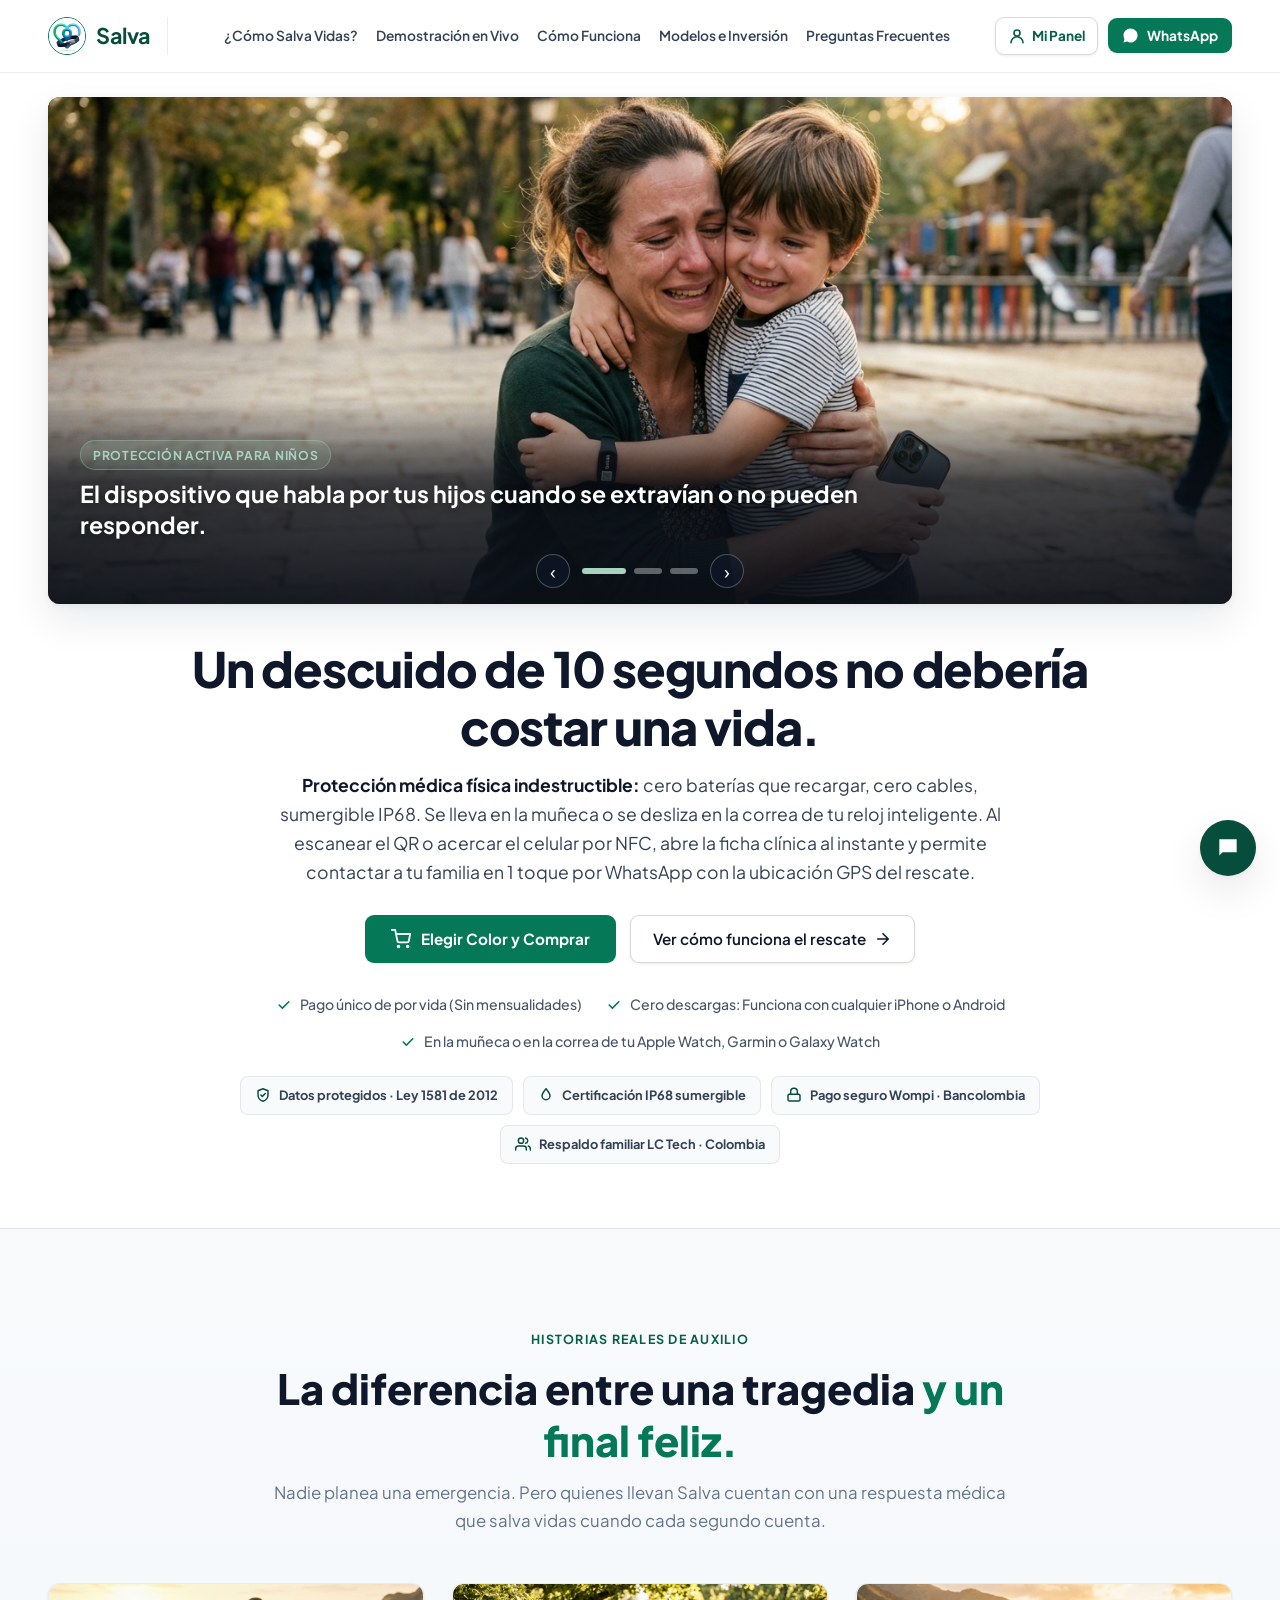
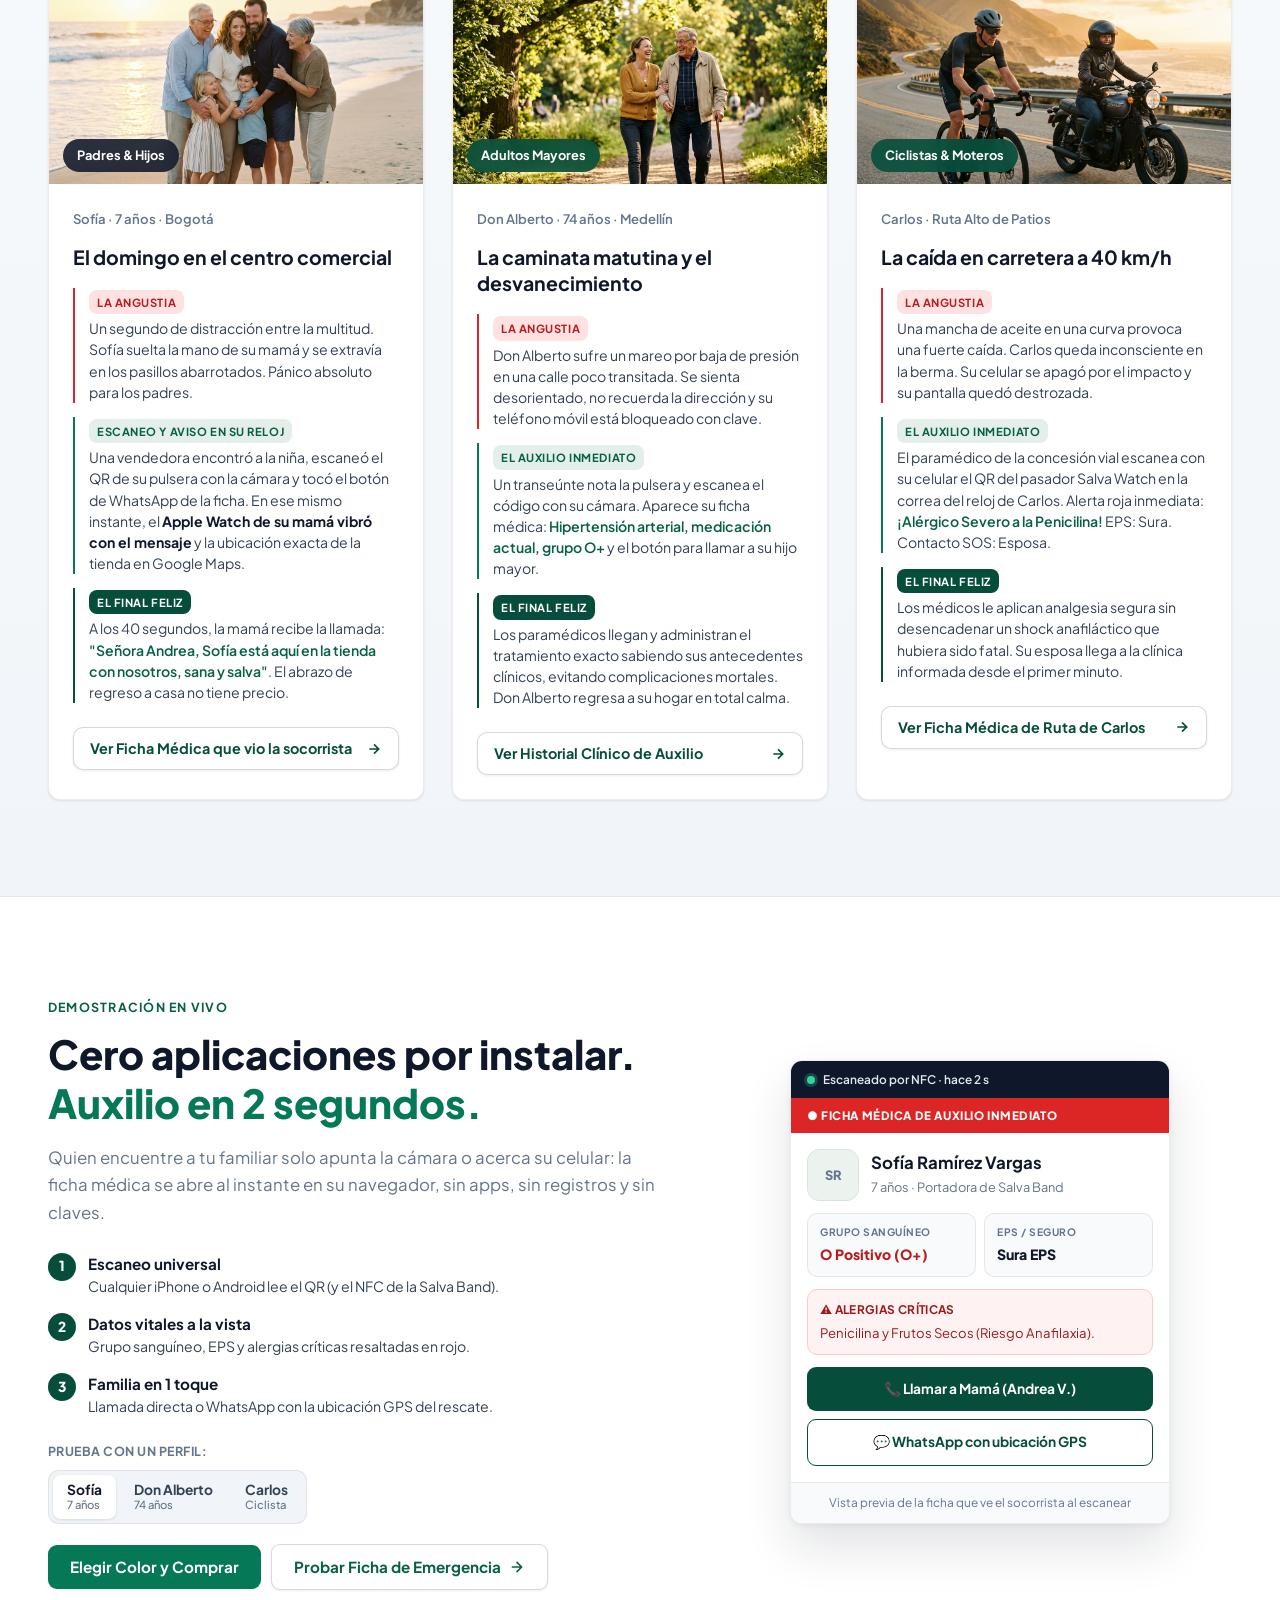
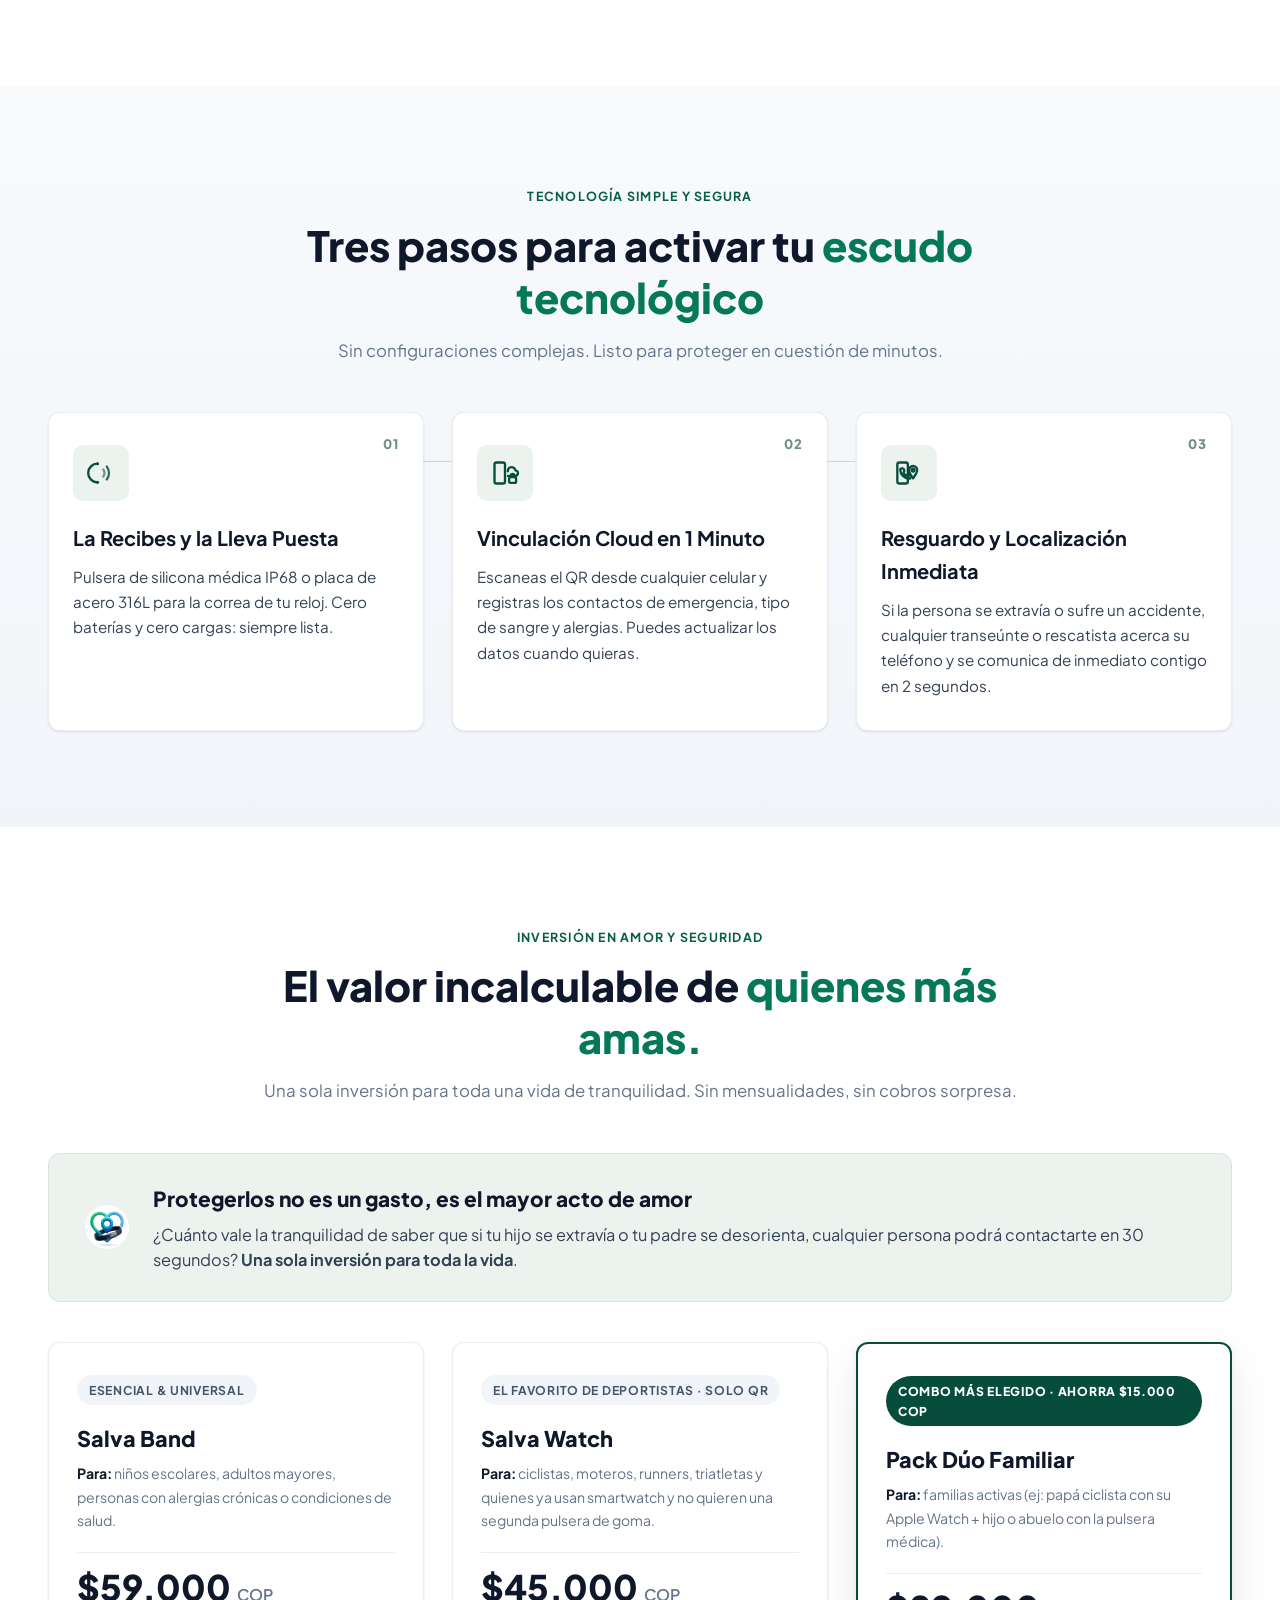
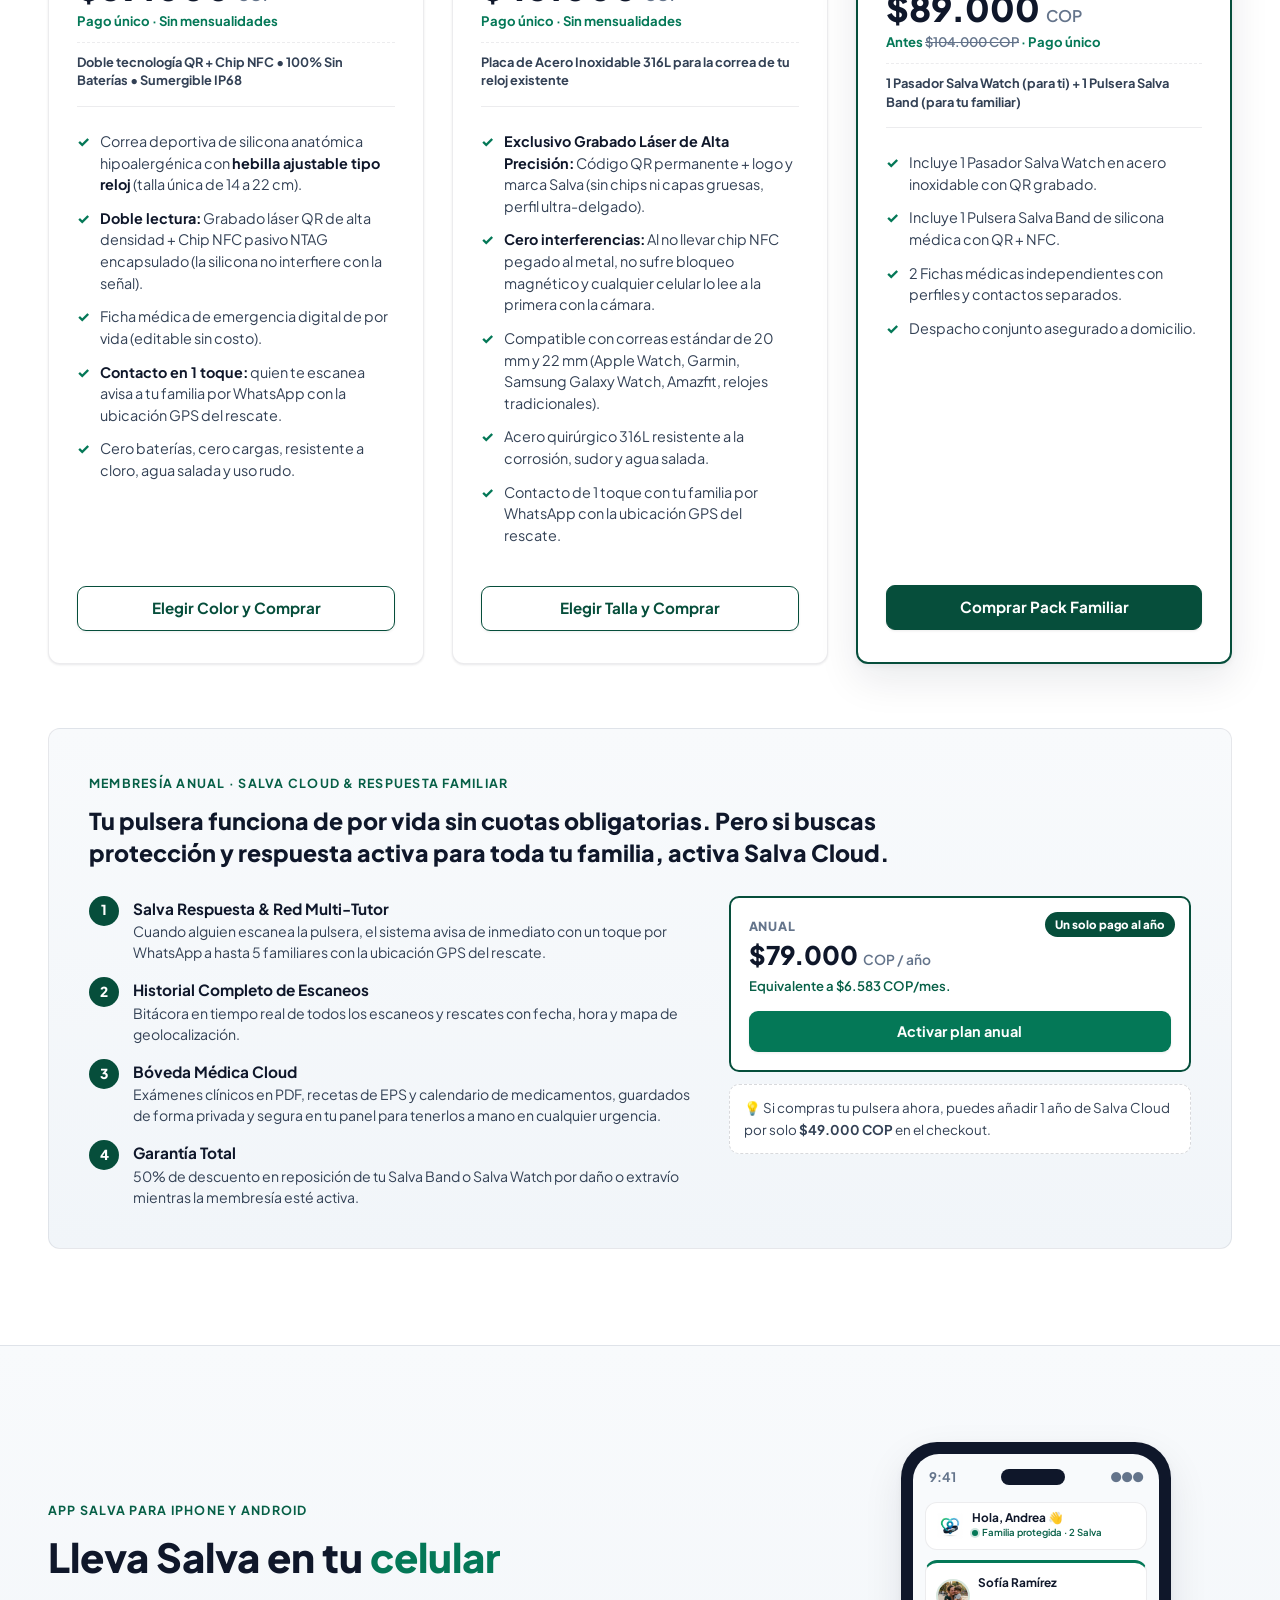
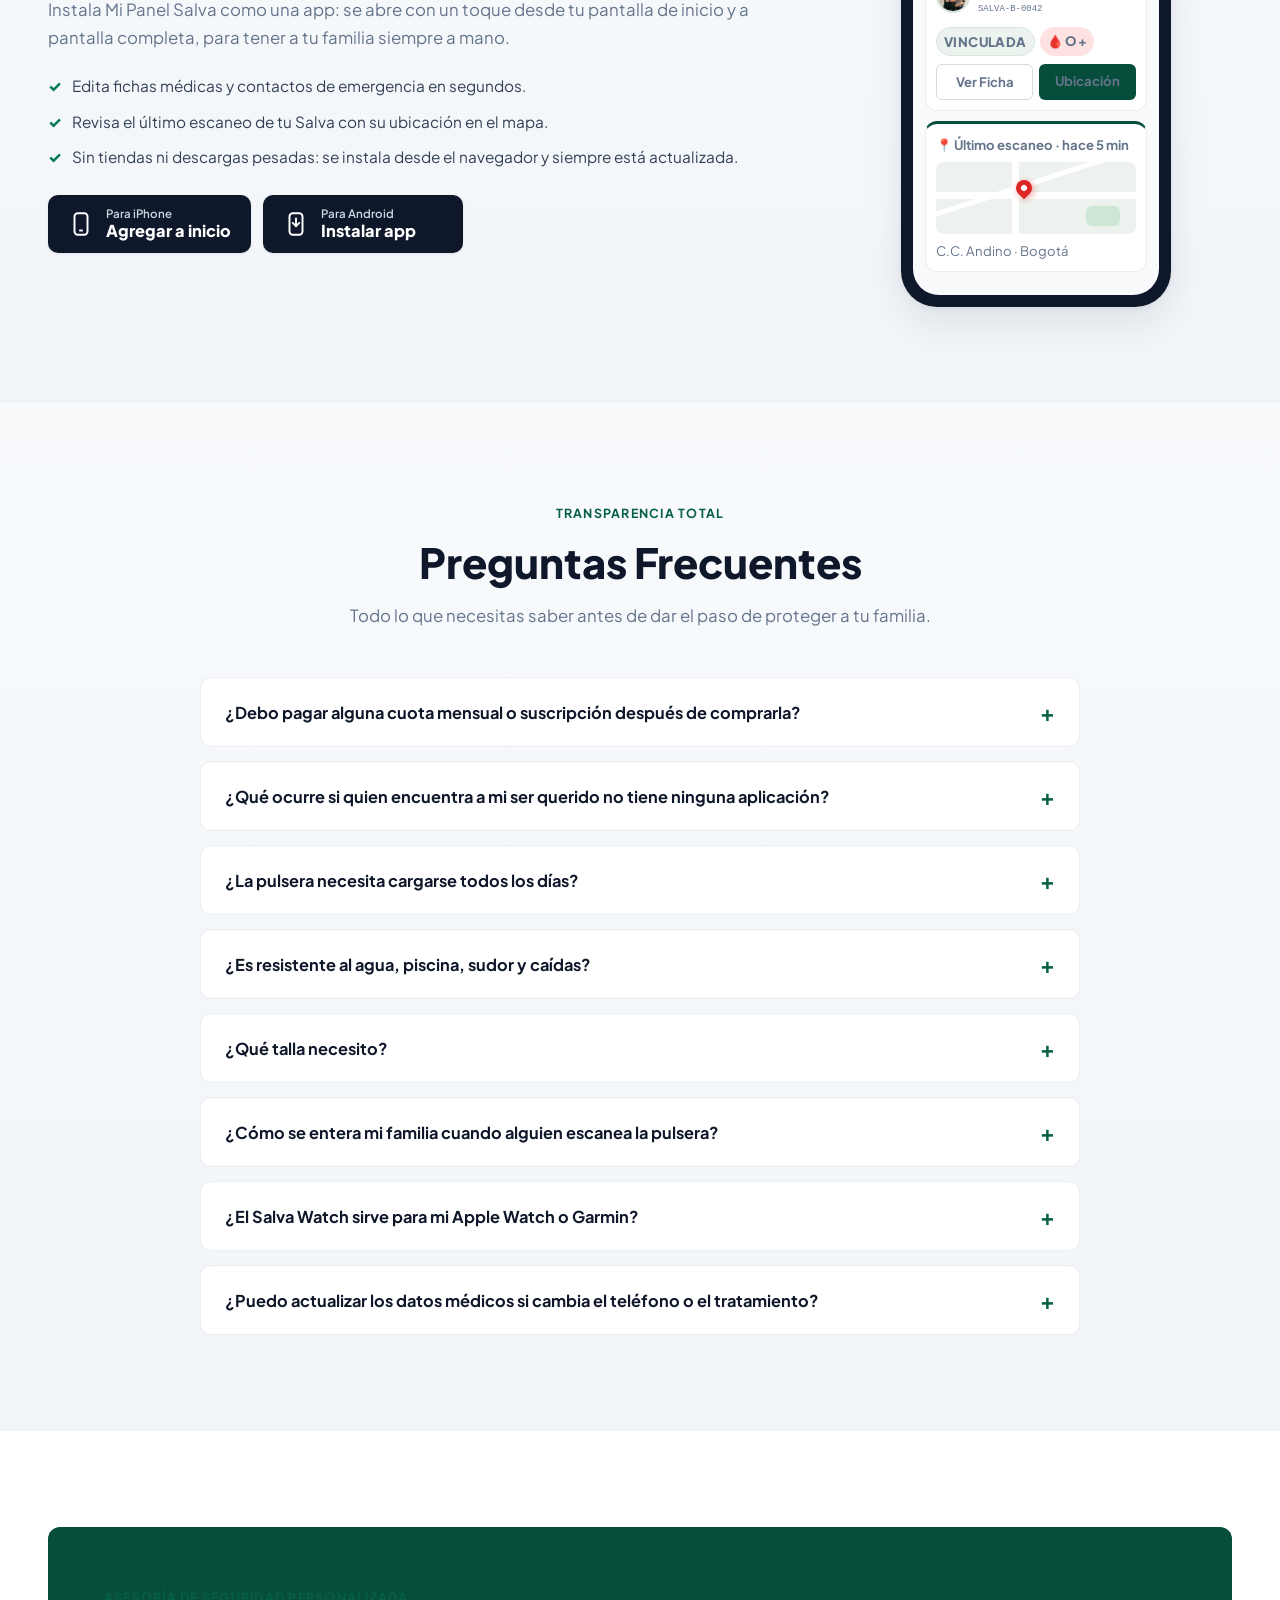
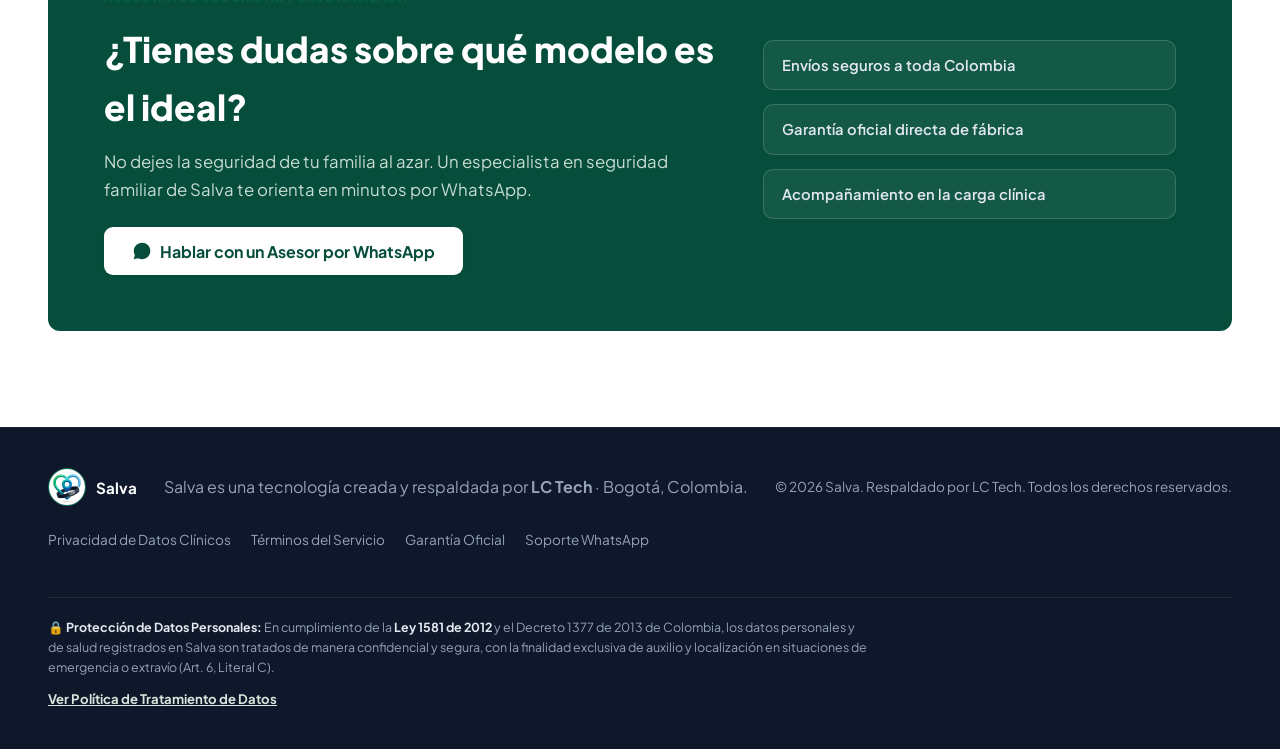
==== commit eef1a9f1: "Salva Cloud solo anual: retira plan mensual, textos de Salva Respuesta en landing, panel y chatbot" ====
--- a/index.html
+++ b/index.html
@@ -511,23 +511,23 @@
       <!-- Membresía opcional: Salva Cloud Familiar -->
       <div class="salva-cloud" id="salva-cloud">
         <div class="salva-cloud-intro">
-          <span class="eyebrow">Membresía opcional · Salva Cloud Familiar</span>
-          <h3>Tu pulsera funciona de por vida sin cuotas obligatorias. Pero si buscas protección avanzada para toda la familia, activa Salva Cloud.</h3>
+          <span class="eyebrow">Membresía Anual · Salva Cloud &amp; Respuesta Familiar</span>
+          <h3>Tu pulsera funciona de por vida sin cuotas obligatorias. Pero si buscas protección y respuesta activa para toda tu familia, activa Salva Cloud.</h3>
         </div>
 
         <div class="salva-cloud-body">
           <ol class="cloud-beneficios">
             <li>
               <span class="cloud-num">1</span>
-              <div><strong>Red Multi-Tutor</strong><p>Cuando alguien escanea tu Salva, avisas con un toque desde tu panel hasta a 5 familiares por WhatsApp, no solo a los 2 contactos de la ficha.</p></div>
+              <div><strong>Salva Respuesta &amp; Red Multi-Tutor</strong><p>Cuando alguien escanea la pulsera, el sistema avisa de inmediato con un toque por WhatsApp a hasta 5 familiares con la ubicación GPS del rescate.</p></div>
             </li>
             <li>
               <span class="cloud-num">2</span>
-              <div><strong>Historial completo de escaneos</strong><p>Bitácora de todos los escaneos de tu Salva con fecha, hora y mapa de cada rescate.</p></div>
+              <div><strong>Historial Completo de Escaneos</strong><p>Bitácora en tiempo real de todos los escaneos y rescates con fecha, hora y mapa de geolocalización.</p></div>
             </li>
             <li>
               <span class="cloud-num">3</span>
-              <div><strong>Bóveda Médica Cloud</strong><p>Exámenes clínicos en PDF, recetas y calendario de medicamentos, guardados de forma privada y siempre a mano.</p></div>
+              <div><strong>Bóveda Médica Cloud</strong><p>Exámenes clínicos en PDF, recetas de EPS y calendario de medicamentos, guardados de forma privada y segura en tu panel para tenerlos a mano en cualquier urgencia.</p></div>
             </li>
             <li>
               <span class="cloud-num">4</span>
@@ -536,14 +536,8 @@
           </ol>
 
           <div class="cloud-precios">
-            <div class="cloud-precio">
-              <span class="cloud-precio-nombre">Mensual</span>
-              <span class="cloud-precio-valor">$9.900 <small>COP / mes</small></span>
-              <span class="cloud-precio-nota">Sin contratos, cancela cuando quieras.</span>
-              <a class="btn btn-ghost btn-block btn-cloud" data-cloud-plan="mensual" href="#" target="_blank" rel="noopener">Activar plan mensual</a>
-            </div>
             <div class="cloud-precio cloud-precio--anual">
-              <span class="cloud-ahorro">Ahorra 33%</span>
+              <span class="cloud-ahorro">Un solo pago al año</span>
               <span class="cloud-precio-nombre">Anual</span>
               <span class="cloud-precio-valor">$79.000 <small>COP / año</small></span>
               <span class="cloud-precio-nota">Equivalente a $6.583 COP/mes.</span>
@@ -646,7 +640,7 @@
           </button>
           <div class="faq-answer">
             <div class="faq-answer-inner">
-              <p><strong>No es obligatorio.</strong> Las pulseras <strong>Salva</strong> son de <strong>pago único</strong>: la ficha médica, el QR, el NFC y las funciones de tu modelo quedan activas para siempre. Si quieres protección avanzada para toda la familia (red de hasta 5 tutores, historial completo de escaneos y bóveda médica para exámenes y recetas), puedes activar la membresía opcional <strong>Salva Cloud Familiar</strong> desde $9.900 COP/mes y cancelarla cuando quieras.</p>
+              <p><strong>No es obligatorio.</strong> Las pulseras <strong>Salva</strong> son de <strong>pago único</strong>: la ficha médica, el QR, el NFC y las funciones de tu modelo quedan activas para siempre. Si quieres protección avanzada para toda la familia (Salva Respuesta con red de hasta 5 tutores, historial completo de escaneos, bóveda médica para exámenes y 50% de descuento en reposición), puedes activar la membresía anual <strong>Salva Cloud Familiar</strong> por $79.000 COP/año, o por solo $49.000 COP al adquirir tu pulsera.</p>
             </div>
           </div>
         </div>
@@ -1000,7 +994,7 @@
 
         <label class="order-bump">
           <input type="checkbox" class="order-bump-check" data-order-bump>
-          <span class="order-bump-texto"><strong>⭐ Añadir 1 Año de Salva Cloud Familiar por solo +$49.000 COP</strong> <span class="order-bump-ahorro">(Red de 5 Tutores + Bóveda Médica de Exámenes PDF).</span></span>
+          <span class="order-bump-texto"><strong>⭐ Añadir 1 Año de Salva Cloud Familiar por solo +$49.000 COP</strong> <span class="order-bump-ahorro">(Salva Respuesta + Red de 5 Tutores + Bóveda Médica PDF).</span></span>
         </label>
 
         <div class="checkout-total">
@@ -1074,7 +1068,7 @@
 
         <label class="order-bump">
           <input type="checkbox" class="order-bump-check" data-order-bump>
-          <span class="order-bump-texto"><strong>⭐ Añadir 1 Año de Salva Cloud Familiar por solo +$49.000 COP</strong> <span class="order-bump-ahorro">(Red de 5 Tutores + Bóveda Médica de Exámenes PDF).</span></span>
+          <span class="order-bump-texto"><strong>⭐ Añadir 1 Año de Salva Cloud Familiar por solo +$49.000 COP</strong> <span class="order-bump-ahorro">(Salva Respuesta + Red de 5 Tutores + Bóveda Médica PDF).</span></span>
         </label>
 
         <div class="checkout-total">
--- a/style.css
+++ b/style.css
@@ -3085,51 +3085,6 @@
 }
 
 /* =========================================================
-   AVISO: NUEVA VERSIÓN DE SALVA DISPONIBLE
-   ========================================================= */
-.pwa-actualizacion {
-  position: fixed;
-  left: 50%;
-  bottom: calc(20px + env(safe-area-inset-bottom));
-  transform: translateX(-50%);
-  z-index: 450;
-  display: flex;
-  align-items: center;
-  gap: 12px;
-  max-width: calc(100vw - 32px);
-  padding: 10px 10px 10px 18px;
-  border-radius: 12px;
-  background: #0F172A;
-  color: #FFFFFF;
-  font-size: 0.88rem;
-  font-weight: 600;
-  box-shadow: 0 12px 32px rgba(15, 23, 42, 0.25);
-}
-
-.pwa-actualizacion-btn {
-  padding: 8px 16px;
-  border: none;
-  border-radius: 8px;
-  background: #047857;
-  color: #FFFFFF;
-  font-weight: 700;
-  font-size: 0.85rem;
-  cursor: pointer;
-  white-space: nowrap;
-}
-
-.pwa-actualizacion-cerrar {
-  width: 28px;
-  height: 28px;
-  border: none;
-  border-radius: 50%;
-  background: rgba(255, 255, 255, 0.12);
-  color: #FFFFFF;
-  cursor: pointer;
-  flex-shrink: 0;
-}
-
-/* =========================================================
    MI PANEL: SIEMPRE VISIBLE EN MÓVIL
    ========================================================= */
 .admin-link { display: inline-flex; align-items: center; gap: 6px; }
@@ -3441,90 +3396,6 @@
 }
 
 /* =========================================================
-   AVISO DE ACTUALIZACIÓN: CÁPSULA ESTILO DYNAMIC ISLAND
-   (arriba y centrada: nunca choca con el botón flotante del chat)
-   ========================================================= */
-.pwa-actualizacion {
-  position: fixed;
-  top: calc(10px + env(safe-area-inset-top));
-  bottom: auto;
-  left: 50%;
-  transform: translateX(-50%);
-  z-index: 450;
-  display: flex;
-  flex-wrap: nowrap;
-  align-items: center;
-  gap: 8px;
-  width: auto;
-  max-width: calc(100vw - 24px);
-  height: 44px;
-  padding: 4px 6px 4px 14px;
-  border-radius: 9999px;
-  background: rgba(15, 23, 42, 0.90);
-  border: 1px solid rgba(255, 255, 255, 0.15);
-  backdrop-filter: blur(16px) saturate(160%);
-  -webkit-backdrop-filter: blur(16px) saturate(160%);
-  color: #FFFFFF;
-  font-size: 0.84rem;
-  font-weight: 600;
-  white-space: nowrap;
-  box-shadow: 0 8px 28px rgba(15, 23, 42, 0.28);
-  animation: capsula-entrada 0.35s cubic-bezier(0.16, 1, 0.3, 1);
-}
-
-@keyframes capsula-entrada {
-  from { opacity: 0; transform: translate(-50%, -12px) scale(0.96); }
-  to { opacity: 1; transform: translate(-50%, 0) scale(1); }
-}
-
-.pwa-icono { font-size: 0.9rem; flex-shrink: 0; }
-.pwa-txt { overflow: hidden; text-overflow: ellipsis; min-width: 0; }
-
-.pwa-actualizacion-btn {
-  flex-shrink: 0;
-  padding: 5px 12px;
-  border: none;
-  border-radius: 9999px;
-  background: #047857;
-  color: #FFFFFF;
-  font-size: 0.78rem;
-  font-weight: 700;
-  line-height: 1.4;
-  white-space: nowrap;
-  cursor: pointer;
-  box-shadow: none;
-}
-
-.pwa-actualizacion-btn:hover { background: #065F46; }
-
-.pwa-actualizacion-cerrar {
-  flex-shrink: 0;
-  width: 28px;
-  height: 28px;
-  border: none;
-  border-radius: 50%;
-  background: rgba(255, 255, 255, 0.12);
-  color: rgba(255, 255, 255, 0.85);
-  font-size: 0.72rem;
-  cursor: pointer;
-}
-
-.pwa-actualizacion-cerrar:hover { background: rgba(255, 255, 255, 0.2); color: #FFFFFF; }
-
-@media (max-width: 600px) {
-  .pwa-actualizacion {
-    height: 40px;
-    padding: 4px 6px 4px 12px;
-    font-size: 0.8rem;
-    gap: 6px;
-  }
-}
-
-@media (prefers-reduced-motion: reduce) {
-  .pwa-actualizacion { animation: none; }
-}
-
-/* =========================================================
    CHATBOT: ACCESO DIRECTO A UN ASESOR HUMANO (WHATSAPP)
    ========================================================= */
 .chat-header { gap: 10px; }
@@ -3575,3 +3446,76 @@
 }
 
 .chat-sugerencia-wa:hover { background: var(--brand-700); }
+
+/* =========================================================
+   AVISO DE NUEVA VERSIÓN: CÁPSULA ÚNICA, SIEMPRE ARRIBA Y EN UNA LÍNEA
+   (pwa.js también aplica estos estilos críticos en línea)
+   ========================================================= */
+.pwa-actualizacion {
+  position: fixed;
+  top: calc(14px + env(safe-area-inset-top));
+  bottom: auto;
+  left: 50%;
+  right: auto;
+  transform: translateX(-50%);
+  z-index: 9999;
+  display: flex;
+  align-items: center;
+  gap: 10px;
+  width: max-content;
+  height: 38px;
+  padding: 4px 6px 4px 14px;
+  border-radius: 9999px;
+  background: rgba(15, 23, 42, 0.92);
+  backdrop-filter: blur(16px);
+  -webkit-backdrop-filter: blur(16px);
+  border: 1px solid rgba(255, 255, 255, 0.15);
+  box-shadow: 0 8px 24px rgba(0, 0, 0, 0.25);
+  white-space: nowrap;
+  flex-wrap: nowrap;
+  max-width: 90vw;
+  color: #FFFFFF;
+  font-size: 0.8rem;
+  line-height: 1;
+}
+
+.pwa-icono { font-size: 0.85rem; flex-shrink: 0; }
+
+.pwa-txt {
+  font-size: 0.8rem;
+  font-weight: 600;
+  color: #FFFFFF;
+  white-space: nowrap;
+}
+
+.pwa-actualizacion-btn {
+  height: 28px;
+  padding: 0 12px;
+  border-radius: 9999px;
+  background: #047857;
+  color: #FFFFFF;
+  font-size: 0.76rem;
+  font-weight: 700;
+  border: none;
+  cursor: pointer;
+  white-space: nowrap;
+  flex-shrink: 0;
+  box-shadow: none;
+}
+
+.pwa-actualizacion-btn:hover { background: #065F46; }
+
+.pwa-actualizacion-cerrar {
+  width: 24px;
+  height: 24px;
+  border-radius: 50%;
+  background: rgba(255, 255, 255, 0.12);
+  color: #FFFFFF;
+  border: none;
+  cursor: pointer;
+  font-size: 0.75rem;
+  display: flex;
+  align-items: center;
+  justify-content: center;
+  flex-shrink: 0;
+}
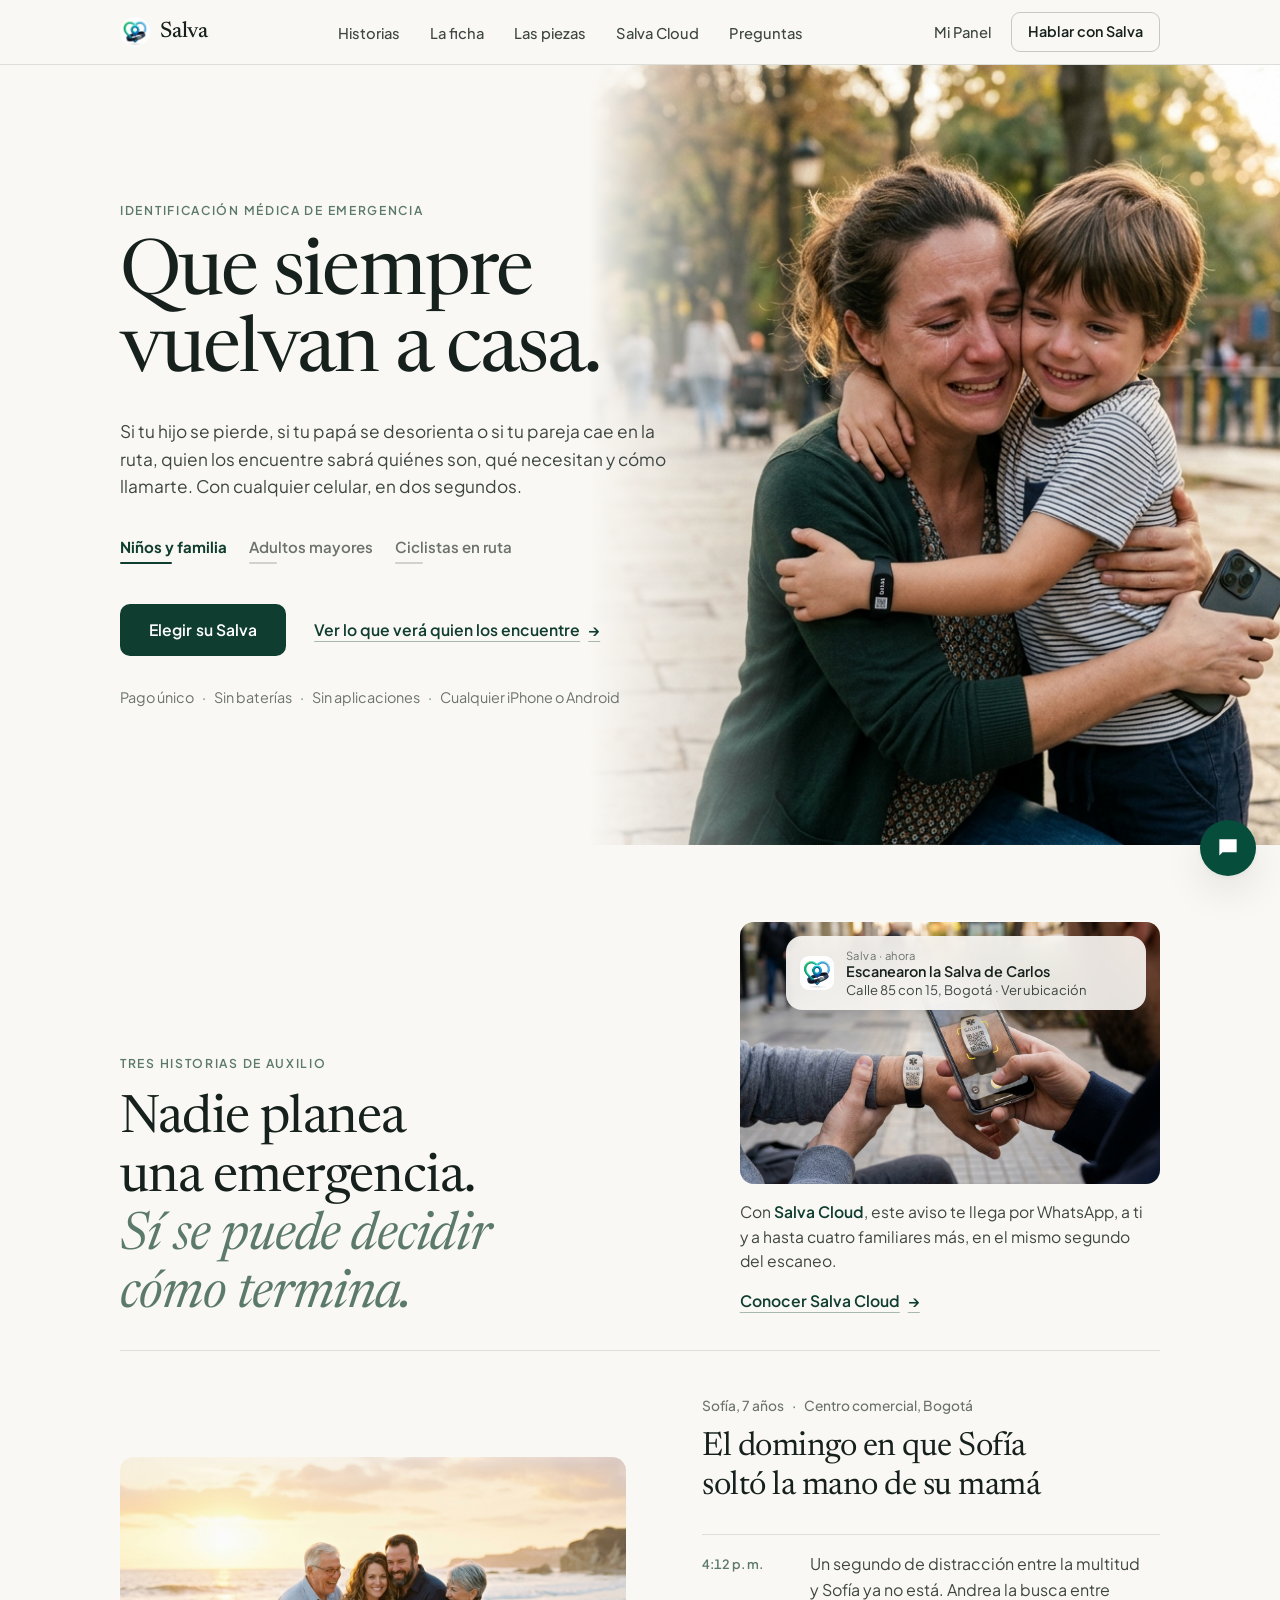
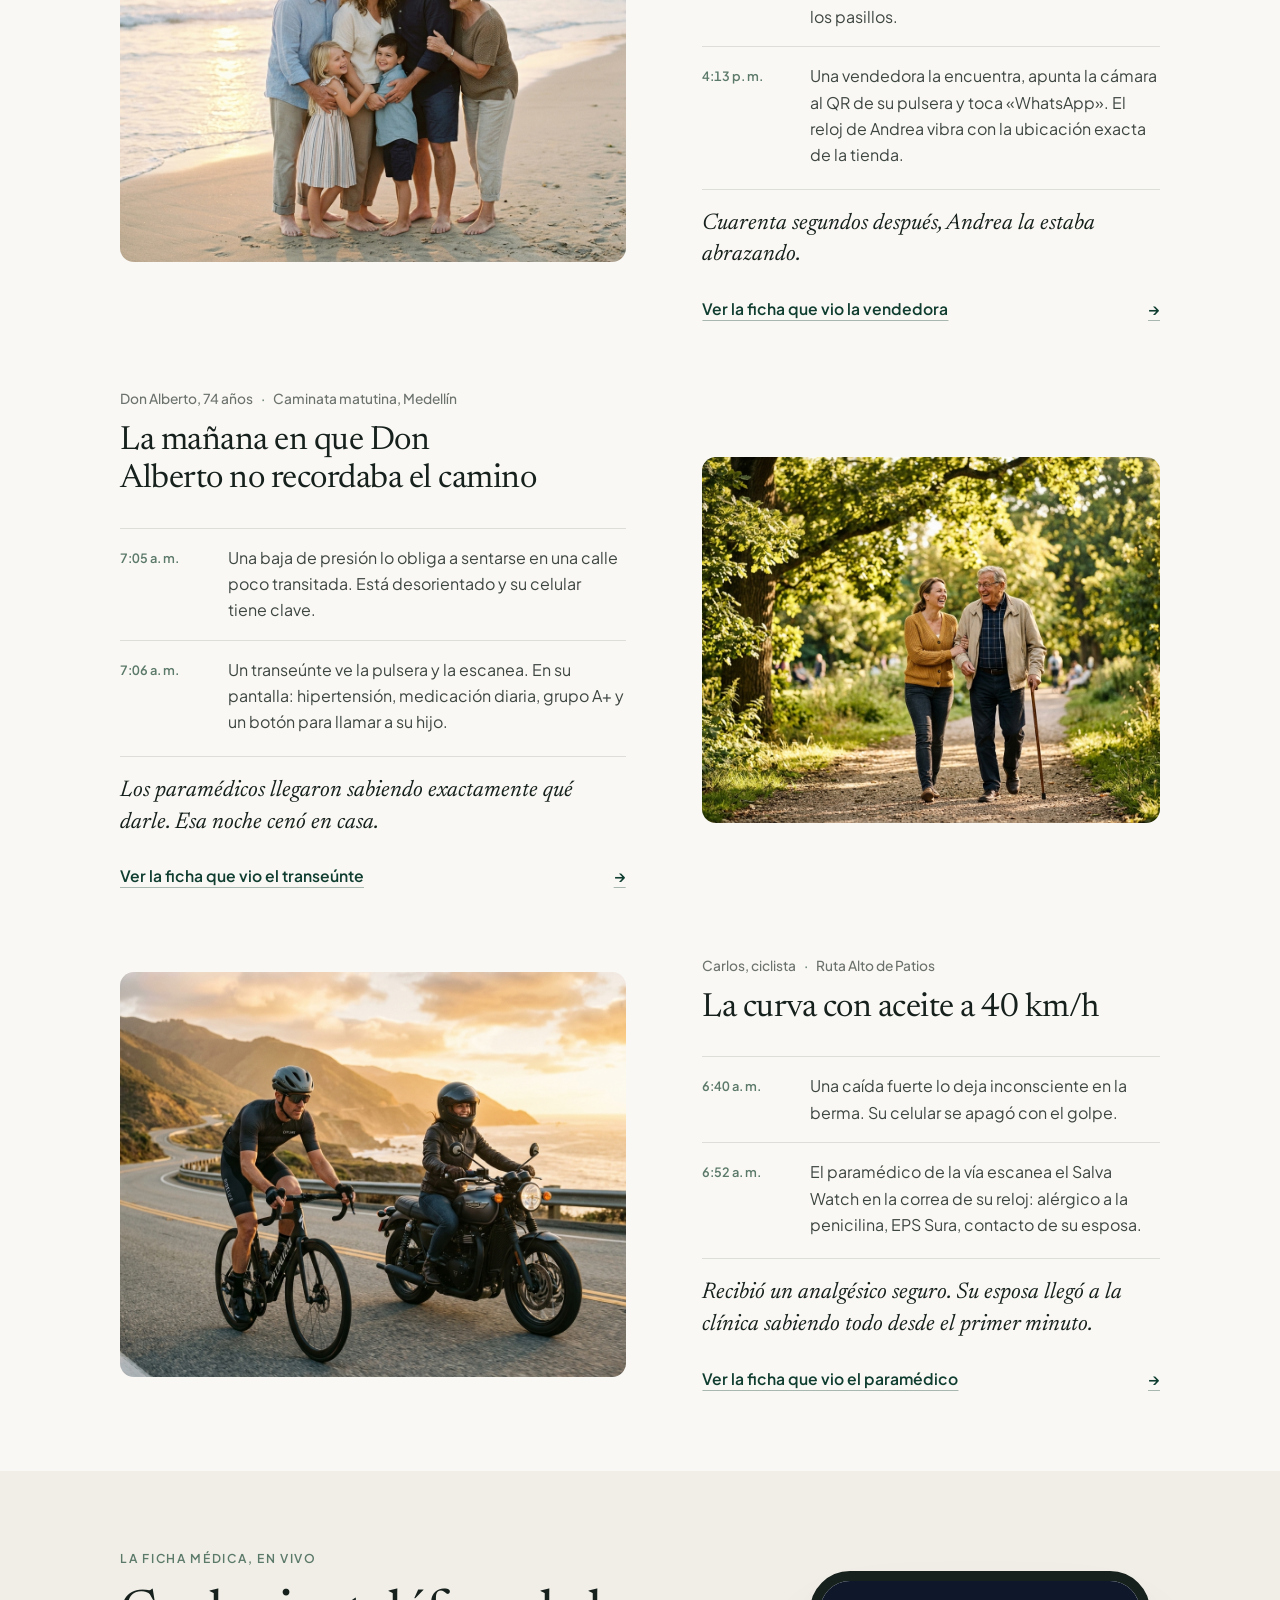
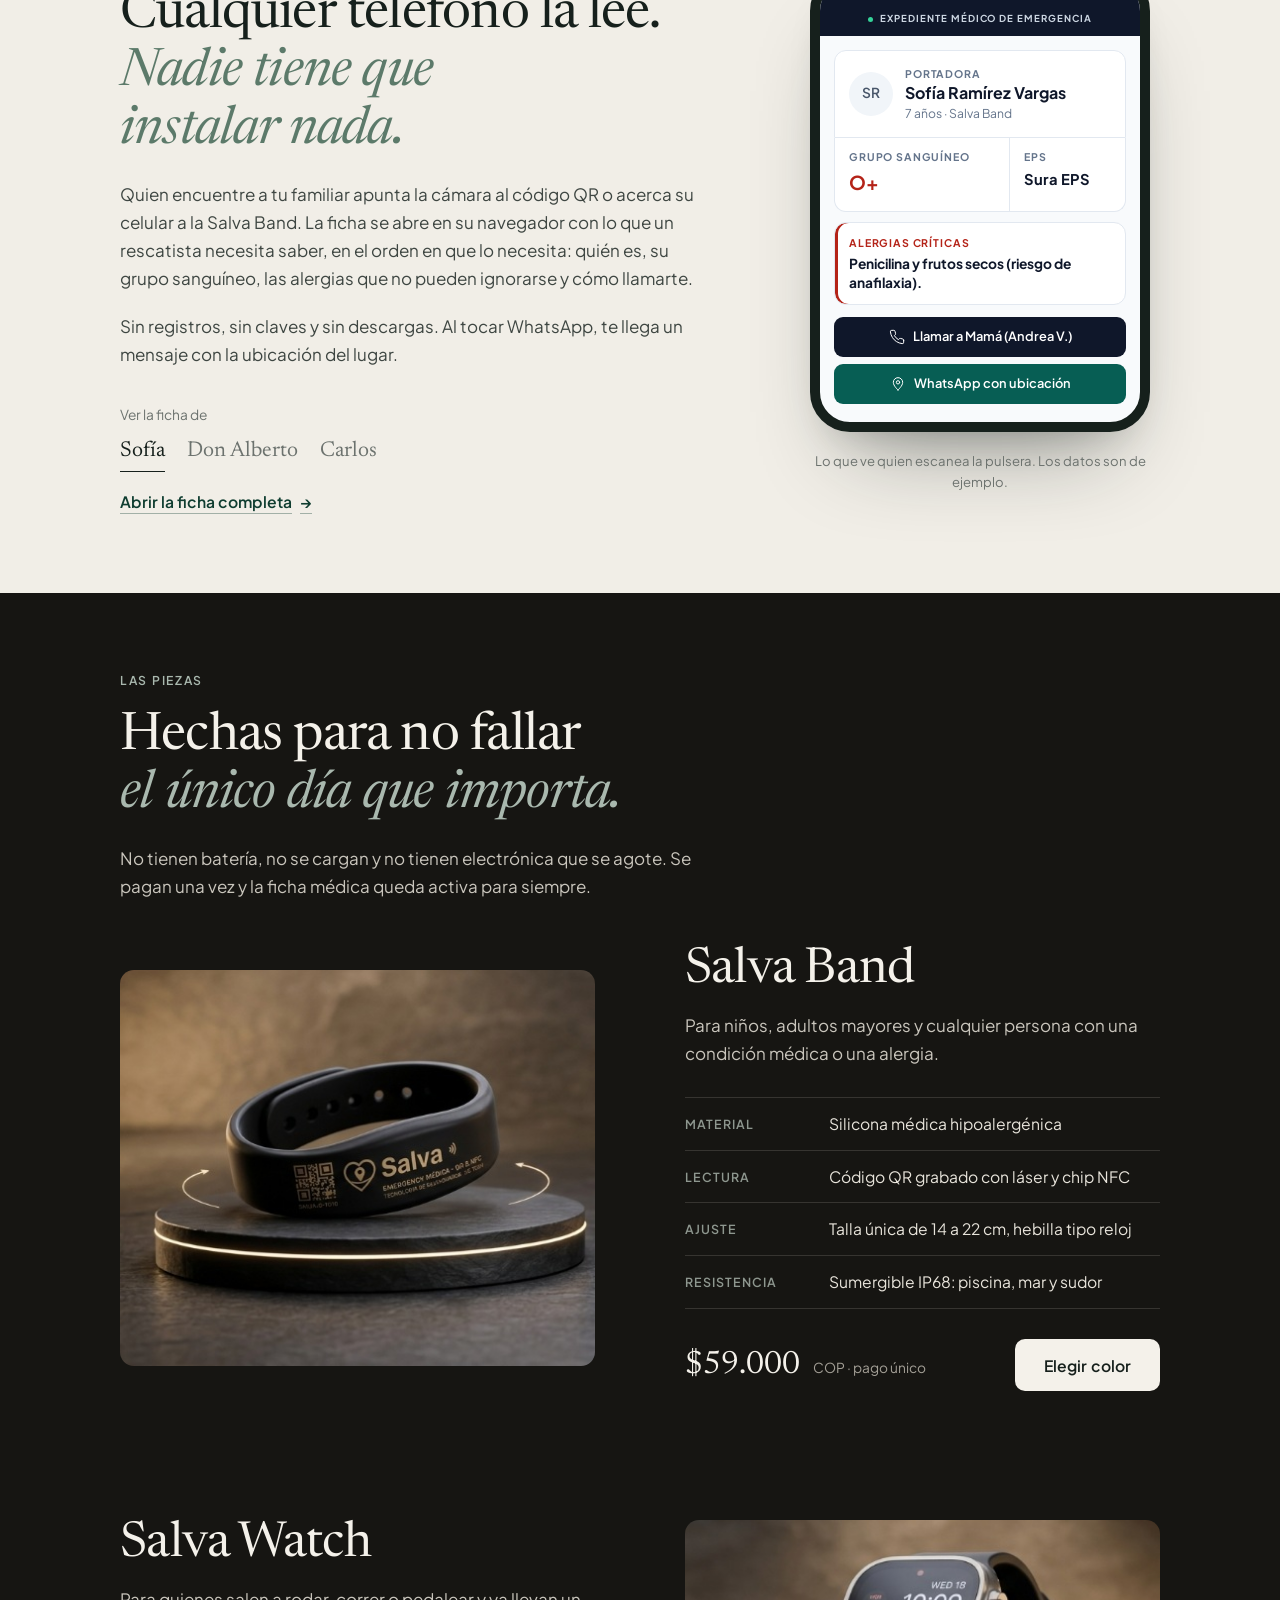
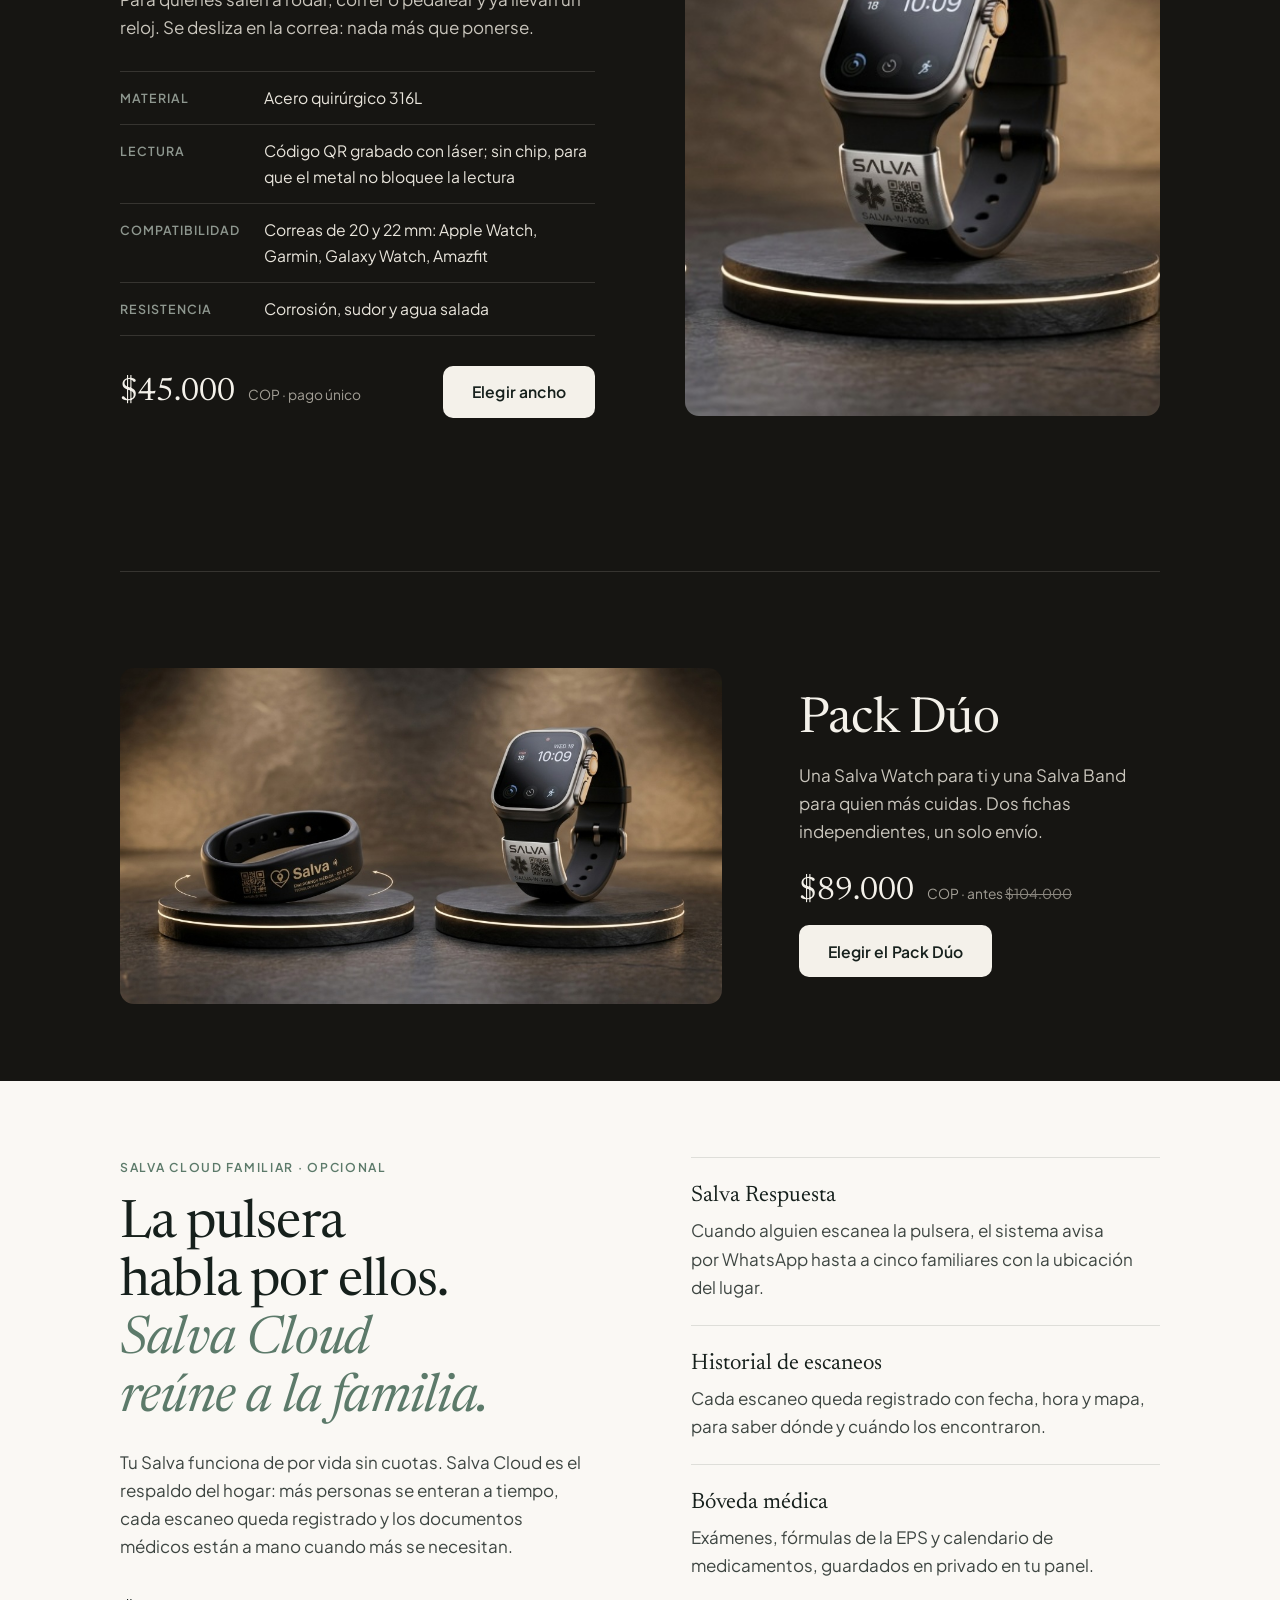
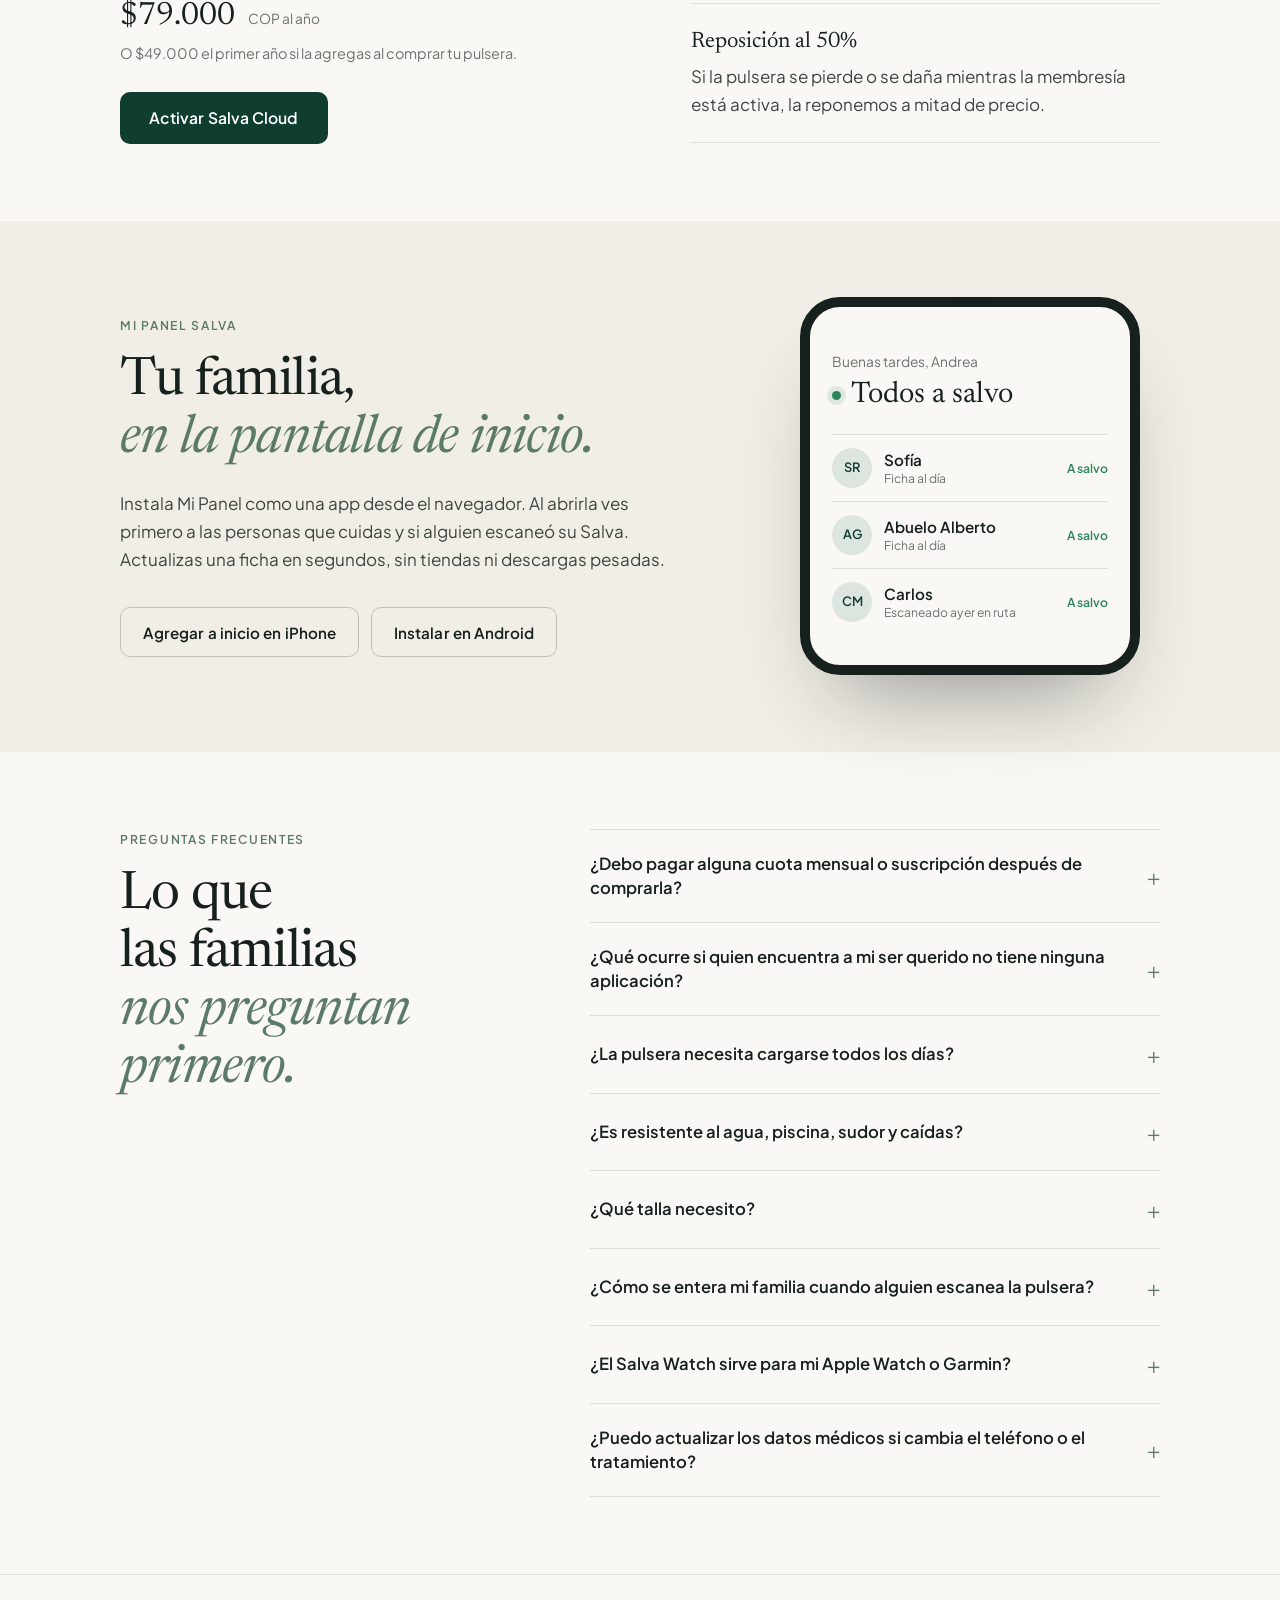
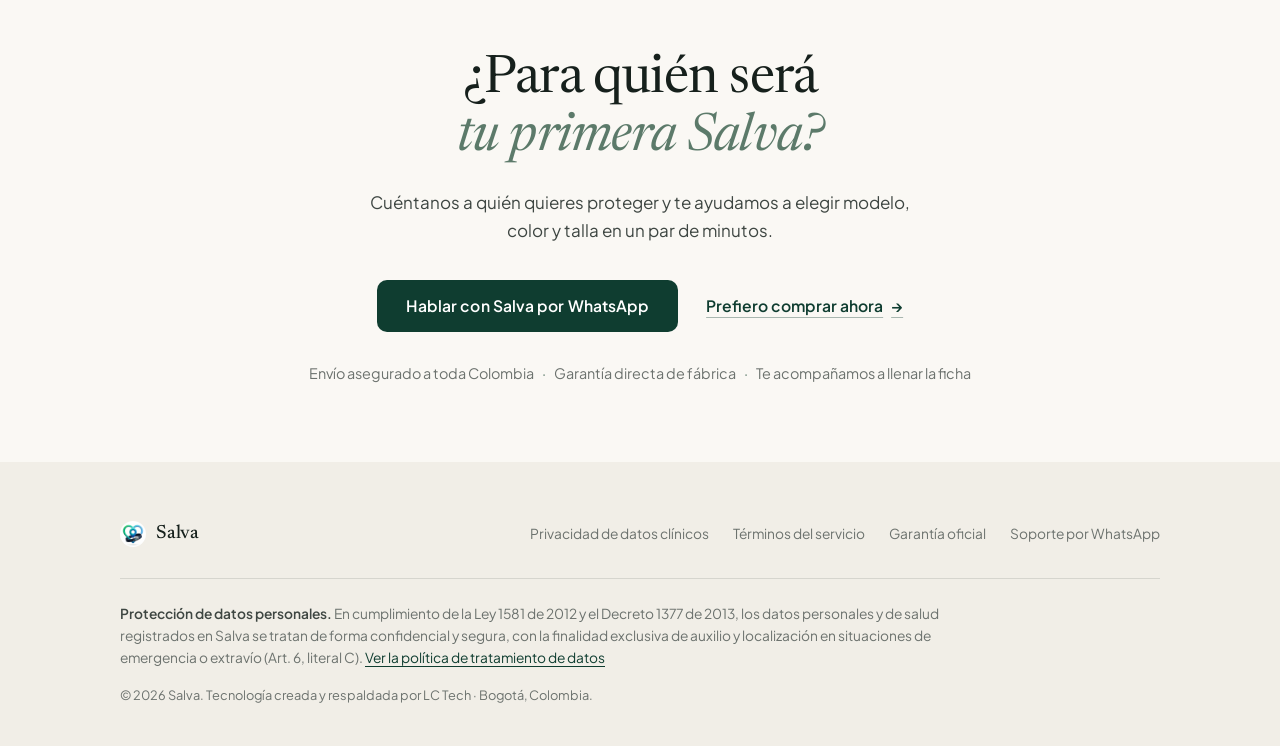
==== commit 44fb2ed1: "Landing editorial: historias con escena de escaneo, Pack Dúo sin distorsión y piezas premium" ====
--- a/index.html
+++ b/index.html
@@ -3,634 +3,385 @@
 <head>
 <meta charset="UTF-8">
 <meta name="viewport" content="width=device-width, initial-scale=1.0">
-<title>Salva | La Certeza de que Siempre Volverán a Casa</title>
-<meta name="description" content="Salva: pulsera médica y pasador para smartwatch con QR y NFC, sin baterías. Abre la ficha de emergencia al instante y permite contactar a tu familia en 1 toque por WhatsApp con la ubicación GPS del rescate.">
-<meta name="keywords" content="pulsera tecnologica, Salva, identificacion emergencia, QR auxilio, pulsera NFC, adultos mayores, ninos, ciclistas, proteccion familiar">
+<title>Salva | Que siempre vuelvan a casa</title>
+<meta name="description" content="Salva: pulsera médica y pasador para smartwatch con QR y NFC, sin baterías. Quien encuentre a tu familiar ve su ficha médica de emergencia con cualquier celular y te contacta en un toque, con la ubicación del lugar.">
+<meta name="keywords" content="pulsera médica, identificación de emergencia, QR, NFC, adultos mayores, niños, ciclistas, Salva, Colombia">
 <meta name="author" content="Salva">
 <meta name="robots" content="index, follow">
-<meta property="og:title" content="Salva | La certeza de saber que están a salvo">
-<meta property="og:description" content="Porque 10 segundos pueden cambiarlo todo. Identificación médica instantánea y contacto familiar con cualquier smartphone.">
+<meta property="og:title" content="Salva | Que siempre vuelvan a casa">
+<meta property="og:description" content="Identificación médica de emergencia que cualquier celular puede leer. Sin baterías, sin aplicaciones, pago único.">
 <meta property="og:type" content="website">
-<meta name="theme-color" content="#064E3B">
+<meta name="theme-color" content="#FAF8F4">
 <link rel="icon" type="image/jpeg" href="salva-emblem.jpg">
 <link rel="preconnect" href="https://fonts.googleapis.com">
 <link rel="preconnect" href="https://fonts.gstatic.com" crossorigin>
-<link href="https://fonts.googleapis.com/css2?family=Plus+Jakarta+Sans:ital,wght@0,300;0,400;0,500;0,600;0,700;0,800;1,400;1,600&family=Inter:wght@400;500;600;700&display=swap" rel="stylesheet">
-<link rel="stylesheet" href="style.css?v=2.2">
+<link href="https://fonts.googleapis.com/css2?family=Newsreader:ital,opsz,wght@0,6..72,400;0,6..72,500;1,6..72,400&family=Plus+Jakarta+Sans:wght@400;500;600;700&display=swap" rel="stylesheet">
+<link rel="stylesheet" href="style.css?v=2.3">
+<link rel="stylesheet" href="landing.css?v=2.3">
 <link rel="manifest" href="manifest.webmanifest">
 <link rel="apple-touch-icon" href="icons/apple-touch-icon.png">
 <meta name="apple-mobile-web-app-title" content="Salva">
 </head>
-<body>
-
-<!-- ===================== HEADER HUMANO Y PROFESIONAL ===================== -->
-<header class="site-header" id="top">
-  <div class="container header-inner">
-    <a href="#top" class="brand" aria-label="Salva — Inicio">
-      <span class="brand-logo-wrap brand-logo-wrap--header">
-        <img src="salva-emblem.jpg" alt="Salva Logo" class="brand-logo-img">
-      </span>
-      <span class="brand-text"><strong>Salva</strong></span>
+<body class="l-body">
+
+<a class="l-saltar" href="#contenido">Saltar al contenido</a>
+
+<!-- ===================== ENCABEZADO ===================== -->
+<header class="l-header" id="top">
+  <div class="l-contenedor l-header-inner">
+    <a href="#top" class="l-marca" aria-label="Salva, inicio">
+      <img src="salva-emblem.jpg" alt="" class="l-marca-logo" width="30" height="30">
+      <span>Salva</span>
     </a>
 
-    <nav class="main-nav" aria-label="Navegación principal" id="mainNav">
+    <nav class="l-nav" id="mainNav" aria-label="Navegación principal">
       <ul>
-        <li><a href="#historias">¿Cómo Salva Vidas?</a></li>
-        <li><a href="#simulador">Demostración en Vivo</a></li>
-        <li><a href="#como-funciona">Cómo Funciona</a></li>
-        <li><a href="#modelos">Modelos e Inversión</a></li>
-        <li class="nav-panel-movil"><a href="admin.html">👤 Entrar a Mi Panel</a></li>
-        <li><a href="#preguntas">Preguntas Frecuentes</a></li>
+        <li><a href="#historias">Historias</a></li>
+        <li><a href="#simulador">La ficha</a></li>
+        <li><a href="#modelos">Las piezas</a></li>
+        <li><a href="#salva-cloud">Salva Cloud</a></li>
+        <li><a href="#preguntas">Preguntas</a></li>
+        <li class="l-nav-panel"><a href="admin.html">Entrar a Mi Panel</a></li>
       </ul>
     </nav>
 
-    <div class="header-actions">
-      <a href="admin.html" class="admin-link" aria-label="Mi Panel">
-        <svg class="admin-link-icono" width="18" height="18" viewBox="0 0 24 24" fill="none" stroke="currentColor" stroke-width="2.2" stroke-linecap="round" stroke-linejoin="round" aria-hidden="true"><circle cx="12" cy="8" r="4"/><path d="M4 21a8 8 0 0 1 16 0"/></svg>
-        <span class="admin-link-texto">Mi Panel</span>
-      </a>
-      <a href="https://wa.me/573505208592?text=Hola%20Asistente%20Salva%20%F0%9F%A4%96%20Deseo%20adquirir%20mi%20pulsera%20Salva.%20Por%20favor%20gu%C3%ADame%20con%20modelos%2C%20color%2C%20talla%20ajustable%2C%20env%C3%ADo%20y%20pago%20seguro%20v%C3%ADa%20Wompi/PSE." target="_blank" rel="noopener" class="btn btn-header-wa">
-        <svg width="17" height="17" viewBox="0 0 24 24" fill="currentColor"><path d="M12.04 2c-5.46 0-9.91 4.45-9.91 9.91 0 1.75.46 3.45 1.32 4.95L2.05 22l5.25-1.38c1.45.79 3.08 1.21 4.74 1.21 5.46 0 9.91-4.45 9.91-9.91 0-2.65-1.03-5.14-2.9-7.01A9.816 9.816 0 0 0 12.04 2z"/></svg>
-        <span class="wa-texto-largo">Asesoría por WhatsApp</span>
-        <span class="wa-texto-corto">WhatsApp</span>
-      </a>
-      <button class="nav-toggle" id="navToggle" aria-label="Abrir menú" aria-expanded="false" aria-controls="mainNav">
-        <span></span><span></span><span></span>
+    <div class="l-header-acciones">
+      <a href="admin.html" class="l-header-panel">Mi Panel</a>
+      <a href="https://wa.me/573505208592?text=Hola%20Asistente%20Salva%20%F0%9F%A4%96%20Deseo%20adquirir%20mi%20pulsera%20Salva.%20Por%20favor%20gu%C3%ADame%20con%20modelos%2C%20color%2C%20talla%20ajustable%2C%20env%C3%ADo%20y%20pago%20seguro%20v%C3%ADa%20Wompi/PSE." target="_blank" rel="noopener" class="l-header-wa">Hablar con Salva</a>
+      <button class="l-nav-toggle" id="navToggle" type="button" aria-label="Abrir menú" aria-expanded="false" aria-controls="mainNav">
+        <span></span><span></span>
       </button>
     </div>
   </div>
 </header>
 
-<main>
-  <!-- ===================== HERO (CARRUSEL AL FRENTE + TEXTO CONCISO DEBAJO) ===================== -->
-  <section class="hero-showcase-section" id="inicio">
-    <div class="container hero-full-container">
-
-      <!-- Carrusel Automático de Alto Impacto Ocupando el Frente -->
-      <div class="hero-carousel" id="heroCarousel" aria-label="Galería visual de Salva en acción">
-        <div class="carousel-track">
-          
-          <!-- Slide 1: Niño portador y alivio familiar -->
-          <article class="carousel-slide active" data-index="0">
-            <img src="salva-child-hero.jpg?v=4" alt="Madre abrazando a su hijo con lágrimas de alivio tras reencontrarlo gracias a Salva, sosteniendo su celular en mano mientras el niño porta la pulsera en su muñeca" class="carousel-img">
-            <div class="carousel-caption">
-              <span class="carousel-badge">Protección Activa para Niños</span>
-              <p class="carousel-headline">El dispositivo que habla por tus hijos cuando se extravían o no pueden responder.</p>
-            </div>
-          </article>
-
-          <!-- Slide 2: Adulto mayor escaneado por transeúnte -->
-          <article class="carousel-slide" data-index="1">
-            <img src="salva-senior-scan.jpg?v=3" alt="Transeúnte escaneando la pulsera tecnológica Salva de un adulto mayor en la calle" class="carousel-img">
-            <div class="carousel-caption">
-              <span class="carousel-badge">Auxilio para Adultos Mayores</span>
-              <p class="carousel-headline">En 2 segundos, cualquier socorrista conoce su historia médica, alergias y contacto familiar.</p>
-            </div>
-          </article>
-
-          <!-- Slide 3: Paramédico escaneando ciclista en ruta -->
-          <article class="carousel-slide" data-index="2">
-            <img src="salva-cyclist-scan.jpg?v=5" alt="Paramédico escaneando la pulsera Salva en la muñeca de un ciclista en carretera" class="carousel-img">
-            <div class="carousel-caption">
-              <span class="carousel-badge">Seguridad Extrema en Ruta</span>
-              <p class="carousel-headline">Atención médica certera en caídas o accidentes: tipo de sangre y alertas vitales al instante.</p>
-            </div>
-          </article>
-
-        </div>
-
-        <!-- Indicadores de barra y controles discretos -->
-        <div class="carousel-controls">
-          <button type="button" class="carousel-arrow carousel-prev" id="carouselPrev" aria-label="Slide anterior">‹</button>
-          <div class="carousel-indicators" id="carouselDots">
-            <button type="button" class="carousel-dot active" data-target="0" aria-label="Ver slide 1"><span class="dot-progress"></span></button>
-            <button type="button" class="carousel-dot" data-target="1" aria-label="Ver slide 2"><span class="dot-progress"></span></button>
-            <button type="button" class="carousel-dot" data-target="2" aria-label="Ver slide 3"><span class="dot-progress"></span></button>
-          </div>
-          <button type="button" class="carousel-arrow carousel-next" id="carouselNext" aria-label="Siguiente slide">›</button>
-        </div>
-      </div>
-
-      <!-- Texto Conciso de Alto Impacto Debajo del Carrusel -->
-      <div class="hero-text-block">
-        <h1 class="hero-main-title">
-          Un descuido de 10 segundos no debería costar una vida.
-        </h1>
-        <p class="hero-main-lead">
-          <strong>Protección médica física indestructible:</strong> cero baterías que recargar, cero cables, sumergible IP68. Se lleva en la muñeca o se desliza en la correa de tu reloj inteligente. Al escanear el QR o acercar el celular por NFC, abre la ficha clínica al instante y permite contactar a tu familia en 1 toque por WhatsApp con la ubicación GPS del rescate.
-        </p>
-
-        <!-- Acciones Principales Asistidas -->
-        <div class="hero-cta-group">
-          <button type="button" class="btn btn-primary btn-hero-whatsapp btn-abrir-asesoria" data-modelo="band">
-            <svg width="20" height="20" viewBox="0 0 24 24" fill="none" stroke="currentColor" stroke-width="2.2" stroke-linecap="round" stroke-linejoin="round"><circle cx="9" cy="21" r="1"/><circle cx="20" cy="21" r="1"/><path d="M1 1h4l2.7 13.4a2 2 0 0 0 2 1.6h9.7a2 2 0 0 0 2-1.6L23 6H6"/></svg>
-            <span>Elegir Color y Comprar</span>
-          </button>
-          <a href="#simulador" class="btn btn-ghost btn-hero-demo">
-            <span>Ver cómo funciona el rescate</span>
-            <svg width="18" height="18" viewBox="0 0 24 24" fill="none" stroke="currentColor" stroke-width="2.2" stroke-linecap="round" stroke-linejoin="round"><path d="M5 12h14M12 5l7 7-7 7"/></svg>
-          </a>
-        </div>
-
-        <!-- Certezas Clave en Línea Horizontal -->
-        <div class="hero-key-assurances">
-          <div class="assurance-pill-item">
-            <svg width="16" height="16" viewBox="0 0 20 20" fill="currentColor"><path fill-rule="evenodd" d="M16.707 5.293a1 1 0 010 1.414l-8 8a1 1 0 01-1.414 0l-4-4a1 1 0 011.414-1.414L8 12.586l7.293-7.293a1 1 0 011.414 0z" clip-rule="evenodd"/></svg>
-            <span>Pago único de por vida (Sin mensualidades)</span>
-          </div>
-          <div class="assurance-pill-item">
-            <svg width="16" height="16" viewBox="0 0 20 20" fill="currentColor"><path fill-rule="evenodd" d="M16.707 5.293a1 1 0 010 1.414l-8 8a1 1 0 01-1.414 0l-4-4a1 1 0 011.414-1.414L8 12.586l7.293-7.293a1 1 0 011.414 0z" clip-rule="evenodd"/></svg>
-            <span>Cero descargas: Funciona con cualquier iPhone o Android</span>
-          </div>
-          <div class="assurance-pill-item">
-            <svg width="16" height="16" viewBox="0 0 20 20" fill="currentColor"><path fill-rule="evenodd" d="M16.707 5.293a1 1 0 010 1.414l-8 8a1 1 0 01-1.414 0l-4-4a1 1 0 011.414-1.414L8 12.586l7.293-7.293a1 1 0 011.414 0z" clip-rule="evenodd"/></svg>
-            <span>En la muñeca o en la correa de tu Apple Watch, Garmin o Galaxy Watch</span>
-          </div>
-        </div>
-
-        <!-- Badges de certificación y respaldo -->
-        <div class="trust-badges" aria-label="Respaldo y certificaciones">
-          <span class="trust-badge">
-            <svg width="16" height="16" viewBox="0 0 24 24" fill="none" stroke="currentColor" stroke-width="2.2" stroke-linecap="round" stroke-linejoin="round"><path d="M12 2.7 4.5 5.6v6c0 4.6 3.2 8.4 7.5 9.7 4.3-1.3 7.5-5.1 7.5-9.7v-6z"/><path d="m8.8 12 2.2 2.2 4.3-4.4"/></svg>
-            Datos protegidos · Ley 1581 de 2012
-          </span>
-          <span class="trust-badge">
-            <svg width="16" height="16" viewBox="0 0 24 24" fill="none" stroke="currentColor" stroke-width="2.2" stroke-linecap="round" stroke-linejoin="round"><path d="M12 2.5c3.5 4.2 6 7.4 6 10.6a6 6 0 0 1-12 0c0-3.2 2.5-6.4 6-10.6z"/></svg>
-            Certificación IP68 sumergible
-          </span>
-          <span class="trust-badge">
-            <svg width="16" height="16" viewBox="0 0 24 24" fill="none" stroke="currentColor" stroke-width="2.2" stroke-linecap="round" stroke-linejoin="round"><rect x="3" y="11" width="18" height="10" rx="2"/><path d="M7 11V7a5 5 0 0 1 10 0v4"/></svg>
-            Pago seguro Wompi · Bancolombia
-          </span>
-          <span class="trust-badge">
-            <svg width="16" height="16" viewBox="0 0 24 24" fill="none" stroke="currentColor" stroke-width="2.2" stroke-linecap="round" stroke-linejoin="round"><path d="M17 21v-2a4 4 0 0 0-4-4H5a4 4 0 0 0-4 4v2"/><circle cx="9" cy="7" r="4"/><path d="M23 21v-2a4 4 0 0 0-3-3.9M16 3.1a4 4 0 0 1 0 7.8"/></svg>
-            Respaldo familiar LC Tech · Colombia
-          </span>
-        </div>
-
-      </div>
-
+<main id="contenido">
+
+  <!-- ===================== NIVEL 1 · CERTEZA ===================== -->
+  <section class="l-hero" id="inicio" aria-labelledby="heroTitulo">
+    <div class="l-hero-media" id="heroCarousel" aria-label="Galería visual de Salva en acción">
+      <div class="l-hero-slides">
+        <!-- Slide 1: Niño portador y reencuentro en parque público -->
+        <article class="carousel-slide active" data-index="0">
+          <img src="salva-child-hero.jpg" alt="Madre abrazando a su hijo con lágrimas de alivio en un parque público tras reencontrarlo gracias a Salva, sosteniendo su celular en mano mientras el niño porta la pulsera en su muñeca" width="1376" height="768" fetchpriority="high">
+        </article>
+
+        <!-- Slide 2: Adulto mayor escaneado por transeúnte en la calle -->
+        <article class="carousel-slide" data-index="1">
+          <img src="salva-senior-scan.jpg" alt="Transeúnte en la calle escaneando la pulsera tecnológica Salva de un adulto mayor sentado en un parque" width="1376" height="768" loading="lazy">
+        </article>
+
+        <!-- Slide 3: Paramédico escaneando ciclista en carretera -->
+        <article class="carousel-slide" data-index="2">
+          <img src="salva-cyclist-scan.jpg" alt="Paramédico de emergencias escaneando el pasador Salva Watch en la muñeca de un ciclista en carretera" width="1376" height="768" loading="lazy">
+        </article>
+      </div>
+    </div>
+
+    <div class="l-contenedor l-hero-texto">
+      <p class="l-kicker">Identificación médica de emergencia</p>
+      <h1 class="l-display" id="heroTitulo">Que siempre vuelvan a casa.</h1>
+      <p class="l-lead">Si tu hijo se pierde, si tu papá se desorienta o si tu pareja cae en la ruta, quien los encuentre sabrá quiénes son, qué necesitan y cómo llamarte. Con cualquier celular, en dos segundos.</p>
+
+      <!-- Selector de casos protegidos -->
+      <div class="l-hero-tabs" id="carouselDots" role="tablist" aria-label="Casos de auxilio protegidos por Salva">
+        <button type="button" class="carousel-dot active" data-target="0" role="tab" aria-selected="true">
+          <span>Niños y familia</span>
+          <span class="dot-progress"></span>
+        </button>
+        <button type="button" class="carousel-dot" data-target="1" role="tab" aria-selected="false">
+          <span>Adultos mayores</span>
+          <span class="dot-progress"></span>
+        </button>
+        <button type="button" class="carousel-dot" data-target="2" role="tab" aria-selected="false">
+          <span>Ciclistas en ruta</span>
+          <span class="dot-progress"></span>
+        </button>
+      </div>
+
+      <div class="l-acciones">
+        <button type="button" class="l-btn btn-abrir-asesoria" data-modelo="band">Elegir su Salva</button>
+        <a href="#simulador" class="l-enlace">Ver lo que verá quien los encuentre</a>
+      </div>
+      <p class="l-hechos">Pago único <span aria-hidden="true">·</span> Sin baterías <span aria-hidden="true">·</span> Sin aplicaciones <span aria-hidden="true">·</span> Cualquier iPhone o Android</p>
     </div>
   </section>
 
-  <!-- ===================== HISTORIAS: DE LA ANGUSTIA AL ALIVIO (FINAL FELIZ) ===================== -->
-  <section class="historias" id="historias">
-    <div class="container">
-      <div class="section-heading">
-        <span class="eyebrow">Historias Reales de Auxilio</span>
-        <h2>La diferencia entre una tragedia <span class="highlight-text">y un final feliz.</span></h2>
-        <p class="section-lead">Nadie planea una emergencia. Pero quienes llevan Salva cuentan con una respuesta médica que salva vidas cuando cada segundo cuenta.</p>
-      </div>
-
-      <div class="story-grid">
-        <!-- Caso 1: Padres e Hijos -->
-        <article class="story-card" id="historiaNinos">
-          <div class="story-card-media">
-            <img src="family-hero.jpg" alt="Familia feliz y protegida con Salva" class="story-media-img">
-            <span class="story-media-badge">Padres &amp; Hijos</span>
-          </div>
-          <div class="story-body">
-            <div class="story-header">
-              <span class="story-profile-tag">Sofía · 7 años · Bogotá</span>
-            </div>
-            <h3>El domingo en el centro comercial</h3>
-            
-            <div class="story-timeline">
-              <div class="timeline-step step-fear">
-                <span class="step-badge">La Angustia</span>
-                <p>Un segundo de distracción entre la multitud. Sofía suelta la mano de su mamá y se extravía en los pasillos abarrotados. Pánico absoluto para los padres.</p>
-              </div>
-
-              <div class="timeline-step step-action">
-                <span class="step-badge">Escaneo y Aviso en su Reloj</span>
-                <p>Una vendedora encontró a la niña, escaneó el QR de su pulsera con la cámara y tocó el botón de WhatsApp de la ficha. En ese mismo instante, el <strong>Apple Watch de su mamá vibró con el mensaje</strong> y la ubicación exacta de la tienda en Google Maps.</p>
-              </div>
-
-              <div class="timeline-step step-happy">
-                <span class="step-badge">El Final Feliz</span>
-                <p>A los 40 segundos, la mamá recibe la llamada: <em>"Señora Andrea, Sofía está aquí en la tienda con nosotros, sana y salva"</em>. El abrazo de regreso a casa no tiene precio.</p>
-              </div>
-            </div>
-
-            <button type="button" class="btn btn-ver-ficha" data-persona="nino">
-              <span>Ver Ficha Médica que vio la socorrista</span>
-              <svg width="16" height="16" viewBox="0 0 24 24" fill="none" stroke="currentColor" stroke-width="2.5"><path d="M5 12h14M12 5l7 7-7 7"/></svg>
-            </button>
-          </div>
-        </article>
-
-        <!-- Caso 2: Adultos Mayores -->
-        <article class="story-card" id="historiaMayores">
-          <div class="story-card-media">
-            <img src="senior-safety-hero.jpg" alt="Adulto mayor y familia seguros con Salva" class="story-media-img">
-            <span class="story-media-badge story-badge--blue">Adultos Mayores</span>
-          </div>
-          <div class="story-body">
-            <div class="story-header">
-              <span class="story-profile-tag">Don Alberto · 74 años · Medellín</span>
-            </div>
-            <h3>La caminata matutina y el desvanecimiento</h3>
-            
-            <div class="story-timeline">
-              <div class="timeline-step step-fear">
-                <span class="step-badge">La Angustia</span>
-                <p>Don Alberto sufre un mareo por baja de presión en una calle poco transitada. Se sienta desorientado, no recuerda la dirección y su teléfono móvil está bloqueado con clave.</p>
-              </div>
-
-              <div class="timeline-step step-action">
-                <span class="step-badge">El Auxilio Inmediato</span>
-                <p>Un transeúnte nota la pulsera y escanea el código con su cámara. Aparece su ficha médica: <em>Hipertensión arterial, medicación actual, grupo O+</em> y el botón para llamar a su hijo mayor.</p>
-              </div>
-
-              <div class="timeline-step step-happy">
-                <span class="step-badge">El Final Feliz</span>
-                <p>Los paramédicos llegan y administran el tratamiento exacto sabiendo sus antecedentes clínicos, evitando complicaciones mortales. Don Alberto regresa a su hogar en total calma.</p>
-              </div>
-            </div>
-
-            <button type="button" class="btn btn-ver-ficha" data-persona="mayor">
-              <span>Ver Historial Clínico de Auxilio</span>
-              <svg width="16" height="16" viewBox="0 0 24 24" fill="none" stroke="currentColor" stroke-width="2.5"><path d="M5 12h14M12 5l7 7-7 7"/></svg>
-            </button>
-          </div>
-        </article>
-
-        <!-- Caso 3: Ciclistas & Moteros -->
-        <article class="story-card" id="historiaMoteros">
-          <div class="story-card-media">
-            <img src="rider-cyclist-hero.jpg" alt="Ciclistas y moteros en carretera seguros con Salva" class="story-media-img">
-            <span class="story-media-badge story-badge--emerald">Ciclistas &amp; Moteros</span>
-          </div>
-          <div class="story-body">
-            <div class="story-header">
-              <span class="story-profile-tag">Carlos · Ruta Alto de Patios</span>
-            </div>
-            <h3>La caída en carretera a 40 km/h</h3>
-            
-            <div class="story-timeline">
-              <div class="timeline-step step-fear">
-                <span class="step-badge">La Angustia</span>
-                <p>Una mancha de aceite en una curva provoca una fuerte caída. Carlos queda inconsciente en la berma. Su celular se apagó por el impacto y su pantalla quedó destrozada.</p>
-              </div>
-
-              <div class="timeline-step step-action">
-                <span class="step-badge">El Auxilio Inmediato</span>
-                <p>El paramédico de la concesión vial escanea con su celular el QR del pasador Salva Watch en la correa del reloj de Carlos. Alerta roja inmediata: <em>¡Alérgico Severo a la Penicilina!</em> EPS: Sura. Contacto SOS: Esposa.</p>
-              </div>
-
-              <div class="timeline-step step-happy">
-                <span class="step-badge">El Final Feliz</span>
-                <p>Los médicos le aplican analgesia segura sin desencadenar un shock anafiláctico que hubiera sido fatal. Su esposa llega a la clínica informada desde el primer minuto.</p>
-              </div>
-            </div>
-
-            <button type="button" class="btn btn-ver-ficha" data-persona="motero">
-              <span>Ver Ficha Médica de Ruta de Carlos</span>
-              <svg width="16" height="16" viewBox="0 0 24 24" fill="none" stroke="currentColor" stroke-width="2.5"><path d="M5 12h14M12 5l7 7-7 7"/></svg>
-            </button>
-          </div>
-        </article>
-      </div>
+  <!-- ===================== NIVEL 2 · LA REALIDAD DE UNA EMERGENCIA ===================== -->
+  <section class="l-seccion l-historias" id="historias" aria-labelledby="historiasTitulo">
+    <div class="l-contenedor">
+      <header class="l-encabezado l-encabezado--split">
+        <div class="l-encabezado-titular">
+          <p class="l-kicker">Tres historias de auxilio</p>
+          <h2 class="l-titulo" id="historiasTitulo">Nadie planea una emergencia. <em>Sí se puede decidir cómo termina.</em></h2>
+        </div>
+        <div class="l-encabezado-bajada">
+          <figure class="l-escena">
+            <img src="salva-scan.jpg" alt="En la calle, un transeúnte escanea con su celular la Salva que lleva en la muñeca un hombre sentado." width="1376" height="768" loading="lazy">
+            <figcaption class="l-aviso">
+              <img src="salva-emblem.jpg" alt="" class="l-aviso-icono" width="34" height="34">
+              <span class="l-aviso-texto">
+                <span class="l-aviso-meta">Salva <span aria-hidden="true">·</span> ahora</span>
+                <strong>Escanearon la Salva de Carlos</strong>
+                <span>Calle 85 con 15, Bogotá <span aria-hidden="true">·</span> Ver ubicación</span>
+              </span>
+            </figcaption>
+          </figure>
+          <p class="l-escena-pie">Con <strong>Salva Cloud</strong>, este aviso te llega por WhatsApp, a ti y a hasta cuatro familiares más, en el mismo segundo del escaneo. <a class="l-enlace" href="#salva-cloud">Conocer Salva Cloud</a></p>
+        </div>
+      </header>
+
+      <article class="l-historia" id="historiaNinos">
+        <figure class="l-historia-media">
+          <img src="family-hero.jpg" alt="Una familia de tres generaciones se abraza en la playa al atardecer." width="1200" height="896" loading="lazy">
+        </figure>
+        <div class="l-historia-texto">
+          <p class="l-historia-lugar">Sofía, 7 años <span aria-hidden="true">·</span> Centro comercial, Bogotá</p>
+          <h3 class="l-historia-titulo">El domingo en que Sofía soltó la mano de su mamá</h3>
+          <ol class="l-cronologia">
+            <li><time>4:12 p. m.</time><p>Un segundo de distracción entre la multitud y Sofía ya no está. Andrea la busca entre los pasillos.</p></li>
+            <li><time>4:13 p. m.</time><p>Una vendedora la encuentra, apunta la cámara al QR de su pulsera y toca «WhatsApp». El reloj de Andrea vibra con la ubicación exacta de la tienda.</p></li>
+          </ol>
+          <p class="l-desenlace">Cuarenta segundos después, Andrea la estaba abrazando.</p>
+          <button type="button" class="l-enlace btn-ver-ficha" data-persona="nino">Ver la ficha que vio la vendedora</button>
+        </div>
+      </article>
+
+      <article class="l-historia l-historia--invertida" id="historiaMayores">
+        <figure class="l-historia-media">
+          <img src="senior-safety-hero.jpg" alt="Un hombre mayor camina con bastón del brazo de su hija por un sendero arbolado." width="1200" height="896" loading="lazy">
+        </figure>
+        <div class="l-historia-texto">
+          <p class="l-historia-lugar">Don Alberto, 74 años <span aria-hidden="true">·</span> Caminata matutina, Medellín</p>
+          <h3 class="l-historia-titulo">La mañana en que Don Alberto no recordaba el camino</h3>
+          <ol class="l-cronologia">
+            <li><time>7:05 a. m.</time><p>Una baja de presión lo obliga a sentarse en una calle poco transitada. Está desorientado y su celular tiene clave.</p></li>
+            <li><time>7:06 a. m.</time><p>Un transeúnte ve la pulsera y la escanea. En su pantalla: hipertensión, medicación diaria, grupo A+ y un botón para llamar a su hijo.</p></li>
+          </ol>
+          <p class="l-desenlace">Los paramédicos llegaron sabiendo exactamente qué darle. Esa noche cenó en casa.</p>
+          <button type="button" class="l-enlace btn-ver-ficha" data-persona="mayor">Ver la ficha que vio el transeúnte</button>
+        </div>
+      </article>
+
+      <article class="l-historia" id="historiaMoteros">
+        <figure class="l-historia-media">
+          <img src="rider-cyclist-hero.jpg" alt="Un ciclista y una motociclista recorren una carretera de montaña junto al mar al atardecer." width="1200" height="896" loading="lazy">
+        </figure>
+        <div class="l-historia-texto">
+          <p class="l-historia-lugar">Carlos, ciclista <span aria-hidden="true">·</span> Ruta Alto de Patios</p>
+          <h3 class="l-historia-titulo">La curva con aceite a 40 km/h</h3>
+          <ol class="l-cronologia">
+            <li><time>6:40 a. m.</time><p>Una caída fuerte lo deja inconsciente en la berma. Su celular se apagó con el golpe.</p></li>
+            <li><time>6:52 a. m.</time><p>El paramédico de la vía escanea el Salva Watch en la correa de su reloj: alérgico a la penicilina, EPS Sura, contacto de su esposa.</p></li>
+          </ol>
+          <p class="l-desenlace">Recibió un analgésico seguro. Su esposa llegó a la clínica sabiendo todo desde el primer minuto.</p>
+          <button type="button" class="l-enlace btn-ver-ficha" data-persona="motero">Ver la ficha que vio el paramédico</button>
+        </div>
+      </article>
     </div>
   </section>
 
-  <!-- ===================== DEMOSTRACIÓN EN VIVO (PANTALLA REAL DE RESCATE) ===================== -->
-  <section class="simulador" id="simulador">
-    <div class="container simulador-inner demo-vivo">
-      <div class="simulador-texto">
-        <span class="eyebrow">Demostración en vivo</span>
-        <h2>Cero aplicaciones por instalar. <span class="highlight-text">Auxilio en 2 segundos.</span></h2>
-        <p class="section-lead">Quien encuentre a tu familiar solo apunta la cámara o acerca su celular: la ficha médica se abre al instante en su navegador, sin apps, sin registros y sin claves.</p>
-
-        <ul class="demo-puntos">
-          <li><span class="point-bullet-num">1</span><div><strong>Escaneo universal</strong><p>Cualquier iPhone o Android lee el QR (y el NFC de la Salva Band).</p></div></li>
-          <li><span class="point-bullet-num">2</span><div><strong>Datos vitales a la vista</strong><p>Grupo sanguíneo, EPS y alergias críticas resaltadas en rojo.</p></div></li>
-          <li><span class="point-bullet-num">3</span><div><strong>Familia en 1 toque</strong><p>Llamada directa o WhatsApp con la ubicación GPS del rescate.</p></div></li>
-        </ul>
-
-        <div class="demo-selector">
-          <span class="demo-selector-titulo">Prueba con un perfil:</span>
-          <div class="demo-perfiles" role="radiogroup" aria-label="Perfil de demostración">
-            <button type="button" class="demo-perfil active" data-persona="nino" role="radio" aria-checked="true">Sofía <small>7 años</small></button>
-            <button type="button" class="demo-perfil" data-persona="mayor" role="radio" aria-checked="false">Don Alberto <small>74 años</small></button>
-            <button type="button" class="demo-perfil" data-persona="motero" role="radio" aria-checked="false">Carlos <small>Ciclista</small></button>
-          </div>
-        </div>
-
-        <div class="demo-cta">
-          <button type="button" class="btn btn-primary btn-abrir-asesoria" data-modelo="band">Elegir Color y Comprar</button>
-          <button type="button" class="btn btn-ghost" id="btnProbarFichaDemo" data-persona="nino">
-            Probar Ficha de Emergencia
-            <svg width="16" height="16" viewBox="0 0 24 24" fill="none" stroke="currentColor" stroke-width="2.4" stroke-linecap="round" stroke-linejoin="round" aria-hidden="true"><path d="M5 12h14M12 5l7 7-7 7"/></svg>
-          </button>
-        </div>
-      </div>
-
-      <!-- Vista previa: así ve la ficha quien escanea -->
-      <div class="simulador-visual">
-        <figure class="demo-credencial" aria-live="polite">
-          <div class="demo-credencial-estado"><span class="demo-escaneo-punto"></span>Escaneado por NFC · hace 2 s</div>
-          <div class="demo-credencial-alerta">● Ficha médica de auxilio inmediato</div>
-          <div class="demo-credencial-cuerpo">
-            <div class="demo-identidad">
-              <span class="demo-avatar" id="demoAvatar">SR</span>
-              <div>
-                <strong id="demoNombre">Sofía Ramírez Vargas</strong>
-                <span id="demoSub">7 años · Portadora de Salva Band</span>
-              </div>
-            </div>
-            <dl class="demo-vitales">
-              <div class="demo-vital demo-vital--sangre"><dt>Grupo sanguíneo</dt><dd id="demoSangre">O Positivo (O+)</dd></div>
-              <div class="demo-vital"><dt>EPS / Seguro</dt><dd id="demoEps">Sura EPS</dd></div>
-            </dl>
-            <p class="demo-alergias"><strong>⚠ Alergias críticas</strong><span id="demoAlergias">Penicilina y Frutos Secos (Riesgo Anafilaxia).</span></p>
-            <div class="demo-contactos">
-              <span class="demo-contacto demo-contacto--llamar" id="demoContacto1">📞 Llamar a Mamá (Andrea V.)</span>
-              <span class="demo-contacto demo-contacto--wa">💬 WhatsApp con ubicación GPS</span>
-            </div>
-          </div>
-          <figcaption>Vista previa de la ficha que ve el socorrista al escanear</figcaption>
+  <!-- ===================== NIVEL 3 · LA FICHA, EN VIVO ===================== -->
+  <section class="l-seccion l-ficha" id="simulador" aria-labelledby="fichaTitulo">
+    <div class="l-contenedor l-ficha-grid">
+      <div class="l-ficha-texto">
+        <p class="l-kicker">La ficha médica, en vivo</p>
+        <h2 class="l-titulo" id="fichaTitulo">Cualquier teléfono la lee. <em>Nadie tiene que instalar nada.</em></h2>
+        <p class="l-cuerpo">Quien encuentre a tu familiar apunta la cámara al código QR o acerca su celular a la Salva Band. La ficha se abre en su navegador con lo que un rescatista necesita saber, en el orden en que lo necesita: quién es, su grupo sanguíneo, las alergias que no pueden ignorarse y cómo llamarte.</p>
+        <p class="l-cuerpo">Sin registros, sin claves y sin descargas. Al tocar WhatsApp, te llega un mensaje con la ubicación del lugar.</p>
+
+        <div class="l-perfiles" role="radiogroup" aria-label="Ver la ficha de">
+          <span class="l-perfiles-titulo" aria-hidden="true">Ver la ficha de</span>
+          <button type="button" class="demo-perfil active" data-persona="nino" role="radio" aria-checked="true">Sofía</button>
+          <button type="button" class="demo-perfil" data-persona="mayor" role="radio" aria-checked="false">Don Alberto</button>
+          <button type="button" class="demo-perfil" data-persona="motero" role="radio" aria-checked="false">Carlos</button>
+        </div>
+
+        <button type="button" class="l-enlace" id="btnProbarFichaDemo" data-persona="nino">Abrir la ficha completa</button>
+      </div>
+
+      <figure class="l-telefono demo-credencial" aria-live="polite">
+        <div class="l-telefono-pantalla">
+          <div class="l-ficha-barra"><span class="l-ficha-punto" aria-hidden="true"></span>Expediente médico de emergencia</div>
+          <div class="l-ficha-id">
+            <span class="l-ficha-avatar" id="demoAvatar" aria-hidden="true">SR</span>
+            <div class="l-ficha-id-texto">
+              <span class="l-micro">Portadora</span>
+              <strong id="demoNombre">Sofía Ramírez Vargas</strong>
+              <span class="l-ficha-sub" id="demoSub">7 años · Salva Band</span>
+            </div>
+          </div>
+          <dl class="l-ficha-vitales">
+            <div><dt class="l-micro">Grupo sanguíneo</dt><dd id="demoSangre" class="l-ficha-sangre">O+</dd></div>
+            <div><dt class="l-micro">EPS</dt><dd id="demoEps">Sura EPS</dd></div>
+          </dl>
+          <div class="l-ficha-alergia">
+            <span class="l-micro">Alergias críticas</span>
+            <p id="demoAlergias">Penicilina y frutos secos (riesgo de anafilaxia).</p>
+          </div>
+          <div class="l-ficha-botones" aria-hidden="true">
+            <span class="l-ficha-btn">
+              <svg viewBox="0 0 24 24" width="16" height="16" fill="none" stroke="currentColor" stroke-width="1.5" stroke-linecap="round" stroke-linejoin="round"><path d="M22 16.92v3a2 2 0 0 1-2.18 2 19.79 19.79 0 0 1-8.63-3.07 19.5 19.5 0 0 1-6-6 19.79 19.79 0 0 1-3.07-8.67A2 2 0 0 1 4.11 2h3a2 2 0 0 1 2 1.72c.13.96.36 1.9.7 2.81a2 2 0 0 1-.45 2.11L8.09 9.91a16 16 0 0 0 6 6l1.27-1.27a2 2 0 0 1 2.11-.45c.91.34 1.85.57 2.81.7A2 2 0 0 1 22 16.92z"/></svg>
+              <span id="demoContacto1">Llamar a Mamá (Andrea V.)</span>
+            </span>
+            <span class="l-ficha-btn l-ficha-btn--wa">
+              <svg viewBox="0 0 24 24" width="16" height="16" fill="none" stroke="currentColor" stroke-width="1.5" stroke-linecap="round" stroke-linejoin="round"><path d="M12 21s-7-6.2-7-11.5a7 7 0 0 1 14 0C19 14.8 12 21 12 21z"/><circle cx="12" cy="9.5" r="2.5"/></svg>
+              <span>WhatsApp con ubicación</span>
+            </span>
+          </div>
+        </div>
+        <figcaption>Lo que ve quien escanea la pulsera. Los datos son de ejemplo.</figcaption>
+      </figure>
+    </div>
+  </section>
+
+  <!-- ===================== NIVEL 4 · LAS PIEZAS ===================== -->
+  <section class="l-piezas" id="modelos" aria-labelledby="piezasTitulo">
+    <div class="l-contenedor">
+      <header class="l-encabezado l-encabezado--claro">
+        <p class="l-kicker">Las piezas</p>
+        <h2 class="l-titulo" id="piezasTitulo">Hechas para no fallar <em>el único día que importa.</em></h2>
+        <p class="l-cuerpo">No tienen batería, no se cargan y no tienen electrónica que se agote. Se pagan una vez y la ficha médica queda activa para siempre.</p>
+      </header>
+
+      <article class="l-pieza" aria-labelledby="piezaBand">
+        <figure class="l-pieza-media">
+          <img src="salva-band.jpg" alt="Salva Band negra de silicona con el código QR y el logo de Salva grabados." width="480" height="400" loading="lazy">
         </figure>
-      </div>
+        <div class="l-pieza-texto">
+          <h3 class="l-pieza-nombre" id="piezaBand">Salva Band</h3>
+          <p class="l-pieza-para">Para niños, adultos mayores y cualquier persona con una condición médica o una alergia.</p>
+          <dl class="l-especificaciones">
+            <div><dt>Material</dt><dd>Silicona médica hipoalergénica</dd></div>
+            <div><dt>Lectura</dt><dd>Código QR grabado con láser y chip NFC</dd></div>
+            <div><dt>Ajuste</dt><dd>Talla única de 14 a 22 cm, hebilla tipo reloj</dd></div>
+            <div><dt>Resistencia</dt><dd>Sumergible IP68: piscina, mar y sudor</dd></div>
+          </dl>
+          <div class="l-pieza-compra">
+            <p class="l-precio">$59.000 <span>COP · pago único</span></p>
+            <button type="button" class="l-btn l-btn--claro btn-abrir-asesoria" data-modelo="band">Elegir color</button>
+          </div>
+        </div>
+      </article>
+
+      <article class="l-pieza l-pieza--invertida" aria-labelledby="piezaWatch">
+        <figure class="l-pieza-media">
+          <img src="salva-watch.jpg" alt="Salva Watch: placa de acero con el código QR grabado, deslizada en la correa de un reloj inteligente." width="460" height="480" loading="lazy">
+        </figure>
+        <div class="l-pieza-texto">
+          <h3 class="l-pieza-nombre" id="piezaWatch">Salva Watch</h3>
+          <p class="l-pieza-para">Para quienes salen a rodar, correr o pedalear y ya llevan un reloj. Se desliza en la correa: nada más que ponerse.</p>
+          <dl class="l-especificaciones">
+            <div><dt>Material</dt><dd>Acero quirúrgico 316L</dd></div>
+            <div><dt>Lectura</dt><dd>Código QR grabado con láser; sin chip, para que el metal no bloquee la lectura</dd></div>
+            <div><dt>Compatibilidad</dt><dd>Correas de 20 y 22 mm: Apple Watch, Garmin, Galaxy Watch, Amazfit</dd></div>
+            <div><dt>Resistencia</dt><dd>Corrosión, sudor y agua salada</dd></div>
+          </dl>
+          <div class="l-pieza-compra">
+            <p class="l-precio">$45.000 <span>COP · pago único</span></p>
+            <button type="button" class="l-btn l-btn--claro btn-abrir-asesoria" data-modelo="watch">Elegir ancho</button>
+          </div>
+        </div>
+      </article>
+
+      <article class="l-duo" aria-labelledby="piezaDuo">
+        <figure class="l-duo-media">
+          <img src="salva-duo.jpg" alt="Salva Band y Salva Watch, Pack Dúo Familiar de Salva." width="1024" height="571" loading="lazy">
+        </figure>
+        <div class="l-duo-texto">
+          <h3 class="l-pieza-nombre" id="piezaDuo">Pack Dúo</h3>
+          <p class="l-pieza-para">Una Salva Watch para ti y una Salva Band para quien más cuidas. Dos fichas independientes, un solo envío.</p>
+          <div class="l-pieza-compra">
+            <p class="l-precio">$89.000 <span>COP · antes <s>$104.000</s></span></p>
+            <button type="button" class="l-btn l-btn--claro btn-abrir-asesoria" data-modelo="pack">Elegir el Pack Dúo</button>
+          </div>
+        </div>
+      </article>
     </div>
   </section>
 
-  <!-- ===================== CÓMO FUNCIONA ===================== -->
-  <section class="how-it-works" id="como-funciona">
-    <div class="container">
-      <div class="section-heading">
-        <span class="eyebrow">Tecnología Simple y Segura</span>
-        <h2>Tres pasos para activar tu <span class="highlight-text">escudo tecnológico</span></h2>
-        <p class="section-lead">Sin configuraciones complejas. Listo para proteger en cuestión de minutos.</p>
-      </div>
-
-      <div class="steps-grid">
-        <div class="step-card">
-          <div class="step-number-badge">01</div>
-          <div class="step-icon-wrap">
-            <svg width="28" height="28" viewBox="0 0 24 24" fill="none" stroke="currentColor" stroke-width="2" stroke-linecap="round" stroke-linejoin="round">
-              <path d="M9 4a8 8 0 1 0 0 16"/>
-              <circle cx="9" cy="4" r="1.3" fill="currentColor" stroke="none"/>
-              <circle cx="9" cy="20" r="1.3" fill="currentColor" stroke="none"/>
-              <path d="M14 9c1.2 1.8 1.2 4.2 0 6" opacity="0.55"/>
-              <path d="M17 6.5c2.4 3.3 2.4 7.7 0 11" opacity="0.85"/>
-            </svg>
-          </div>
-          <h3>La Recibes y la Lleva Puesta</h3>
-          <p>Pulsera de silicona médica IP68 o placa de acero 316L para la correa de tu reloj. Cero baterías y cero cargas: siempre lista.</p>
-        </div>
-
-        <div class="step-card">
-          <div class="step-number-badge">02</div>
-          <div class="step-icon-wrap">
-            <svg width="28" height="28" viewBox="0 0 24 24" fill="none" stroke="currentColor" stroke-width="2" stroke-linecap="round" stroke-linejoin="round">
-              <rect x="3" y="3" width="9" height="18" rx="1.8"/>
-              <path d="M14.5 10.5a3 3 0 0 1 2.9-3.5 3.6 3.6 0 0 1 3.5 2.7 2.4 2.4 0 0 1-.4 4.8h-6"/>
-              <rect x="15.5" y="15.5" width="6" height="5" rx="1.2"/>
-              <path d="M17 15.5v-1.3a1.5 1.5 0 0 1 3 0v1.3"/>
-            </svg>
-          </div>
-          <h3>Vinculación Cloud en 1 Minuto</h3>
-          <p>Escaneas el QR desde cualquier celular y registras los contactos de emergencia, tipo de sangre y alergias. Puedes actualizar los datos cuando quieras.</p>
-        </div>
-
-        <div class="step-card">
-          <div class="step-number-badge">03</div>
-          <div class="step-icon-wrap">
-            <svg width="28" height="28" viewBox="0 0 24 24" fill="none" stroke="currentColor" stroke-width="2" stroke-linecap="round" stroke-linejoin="round">
-              <rect x="2" y="3" width="9" height="18" rx="1.8"/>
-              <path d="M4.5 9.2c0-.7.5-1.2 1.2-1.2h.8c.5 0 1 .4 1.1.9l.3 1.1c.1.4 0 .9-.3 1.2l-.4.4c.5 1.1 1.4 2 2.5 2.5l.4-.4c.3-.3.8-.4 1.2-.3l1.1.3c.5.1.9.6.9 1.1v.8c0 .7-.5 1.2-1.2 1.2A7.8 7.8 0 0 1 4.5 9.2z"/>
-              <path d="M19 9.5a3.5 3.5 0 1 0-7 0c0 2.6 3.5 7 3.5 7s3.5-4.4 3.5-7z"/>
-              <circle cx="15.5" cy="9.5" r="1.2"/>
-            </svg>
-          </div>
-          <h3>Resguardo y Localización Inmediata</h3>
-          <p>Si la persona se extravía o sufre un accidente, cualquier transeúnte o rescatista acerca su teléfono y se comunica de inmediato contigo en 2 segundos.</p>
-        </div>
-      </div>
+  <!-- ===================== NIVEL 5 · SALVA CLOUD FAMILIAR ===================== -->
+  <section class="l-seccion l-cloud" id="salva-cloud" aria-labelledby="cloudTitulo">
+    <div class="l-contenedor l-cloud-grid">
+      <div class="l-cloud-texto">
+        <p class="l-kicker">Salva Cloud Familiar · opcional</p>
+        <h2 class="l-titulo" id="cloudTitulo">La pulsera habla por ellos. <em>Salva Cloud reúne a la familia.</em></h2>
+        <p class="l-cuerpo">Tu Salva funciona de por vida sin cuotas. Salva Cloud es el respaldo del hogar: más personas se enteran a tiempo, cada escaneo queda registrado y los documentos médicos están a mano cuando más se necesitan.</p>
+        <div class="l-cloud-precio">
+          <p class="l-precio">$79.000 <span>COP al año</span></p>
+          <p class="l-nota">O $49.000 el primer año si la agregas al comprar tu pulsera.</p>
+          <a class="l-btn btn-cloud" data-cloud-plan="anual" href="#" target="_blank" rel="noopener">Activar Salva Cloud</a>
+        </div>
+      </div>
+
+      <dl class="l-beneficios">
+        <div>
+          <dt>Salva Respuesta</dt>
+          <dd>Cuando alguien escanea la pulsera, el sistema avisa por WhatsApp hasta a cinco familiares con la ubicación del lugar.</dd>
+        </div>
+        <div>
+          <dt>Historial de escaneos</dt>
+          <dd>Cada escaneo queda registrado con fecha, hora y mapa, para saber dónde y cuándo los encontraron.</dd>
+        </div>
+        <div>
+          <dt>Bóveda médica</dt>
+          <dd>Exámenes, fórmulas de la EPS y calendario de medicamentos, guardados en privado en tu panel.</dd>
+        </div>
+        <div>
+          <dt>Reposición al 50%</dt>
+          <dd>Si la pulsera se pierde o se daña mientras la membresía está activa, la reponemos a mitad de precio.</dd>
+        </div>
+      </dl>
     </div>
   </section>
 
-  <!-- ===================== VALOR Y MODELOS (INVERSIÓN EN TRANQUILIDAD) ===================== -->
-  <section class="pricing" id="modelos">
-    <div class="container">
-      <div class="section-heading">
-        <span class="eyebrow">Inversión en Amor y Seguridad</span>
-        <h2>El valor incalculable de <span class="highlight-text">quienes más amas.</span></h2>
-        <p class="section-lead">Una sola inversión para toda una vida de tranquilidad. Sin mensualidades, sin cobros sorpresa.</p>
-      </div>
-
-      <!-- Banner Emocional de Valor -->
-      <div class="value-emotional-banner">
-        <div class="value-banner-content">
-          <div class="value-heart-icon">
-            <img src="salva-emblem.jpg" alt="Salva" style="width:44px;height:44px;border-radius:50%;object-fit:cover;">
-          </div>
-          <div class="value-banner-text">
-            <h3>Protegerlos no es un gasto, es el mayor acto de amor</h3>
-            <p>
-              ¿Cuánto vale la tranquilidad de saber que si tu hijo se extravía o tu padre se desorienta, cualquier persona podrá contactarte en 30 segundos? <strong>Una sola inversión para toda la vida</strong>.
-            </p>
-          </div>
-        </div>
-      </div>
-
-
-
-      <!-- Catálogo físico: hardware 100% pasivo -->
-      <div class="pricing-grid">
-        <article class="plan-card plan-card--band">
-          <div class="plan-header">
-            <span class="plan-category-pill">ESENCIAL &amp; UNIVERSAL</span>
-            <h3>Salva Band</h3>
-            <p class="plan-tagline"><strong>Para:</strong> niños escolares, adultos mayores, personas con alergias crónicas o condiciones de salud.</p>
-          </div>
-          <div class="plan-price">
-            <span class="price-amount">$59.000 <small>COP</small></span>
-            <span class="price-period">Pago único · Sin mensualidades</span>
-            <span class="plan-subtexto">Doble tecnología QR + Chip NFC • 100% Sin Baterías • Sumergible IP68</span>
-          </div>
-          <ul class="plan-features">
-            <li><span class="check-icon">✓</span> <span>Correa deportiva de silicona anatómica hipoalergénica con <strong>hebilla ajustable tipo reloj</strong> (talla única de 14 a 22 cm).</span></li>
-            <li><span class="check-icon">✓</span> <span><strong>Doble lectura:</strong> Grabado láser QR de alta densidad + Chip NFC pasivo NTAG encapsulado (la silicona no interfiere con la señal).</span></li>
-            <li><span class="check-icon">✓</span> <span>Ficha médica de emergencia digital de por vida (editable sin costo).</span></li>
-            <li><span class="check-icon">✓</span> <span><strong>Contacto en 1 toque:</strong> quien te escanea avisa a tu familia por WhatsApp con la ubicación GPS del rescate.</span></li>
-            <li><span class="check-icon">✓</span> <span>Cero baterías, cero cargas, resistente a cloro, agua salada y uso rudo.</span></li>
-          </ul>
-          <button type="button" class="btn btn-plan-select btn-abrir-asesoria" data-modelo="band">
-            Elegir Color y Comprar
-          </button>
-        </article>
-
-        <article class="plan-card plan-card--watch">
-          <div class="plan-header">
-            <span class="plan-category-pill">EL FAVORITO DE DEPORTISTAS · SOLO QR</span>
-            <h3>Salva Watch</h3>
-            <p class="plan-tagline"><strong>Para:</strong> ciclistas, moteros, runners, triatletas y quienes ya usan smartwatch y no quieren una segunda pulsera de goma.</p>
-          </div>
-          <div class="plan-price">
-            <span class="price-amount">$45.000 <small>COP</small></span>
-            <span class="price-period">Pago único · Sin mensualidades</span>
-            <span class="plan-subtexto">Placa de Acero Inoxidable 316L para la correa de tu reloj existente</span>
-          </div>
-          <ul class="plan-features">
-            <li><span class="check-icon">✓</span> <span><strong>Exclusivo Grabado Láser de Alta Precisión:</strong> Código QR permanente + logo y marca Salva (sin chips ni capas gruesas, perfil ultra-delgado).</span></li>
-            <li><span class="check-icon">✓</span> <span><strong>Cero interferencias:</strong> Al no llevar chip NFC pegado al metal, no sufre bloqueo magnético y cualquier celular lo lee a la primera con la cámara.</span></li>
-            <li><span class="check-icon">✓</span> <span>Compatible con correas estándar de 20 mm y 22 mm (Apple Watch, Garmin, Samsung Galaxy Watch, Amazfit, relojes tradicionales).</span></li>
-            <li><span class="check-icon">✓</span> <span>Acero quirúrgico 316L resistente a la corrosión, sudor y agua salada.</span></li>
-            <li><span class="check-icon">✓</span> <span>Contacto de 1 toque con tu familia por WhatsApp con la ubicación GPS del rescate.</span></li>
-          </ul>
-          <button type="button" class="btn btn-plan-select btn-abrir-asesoria" data-modelo="watch">
-            Elegir Talla y Comprar
-          </button>
-        </article>
-
-        <article class="plan-card plan-card--pack featured">
-          <div class="plan-header">
-            <span class="plan-category-pill plan-category-pill--featured">COMBO MÁS ELEGIDO · AHORRA $15.000 COP</span>
-            <h3>Pack Dúo Familiar</h3>
-            <p class="plan-tagline"><strong>Para:</strong> familias activas (ej: papá ciclista con su Apple Watch + hijo o abuelo con la pulsera médica).</p>
-          </div>
-          <div class="plan-price">
-            <span class="price-amount">$89.000 <small>COP</small></span>
-            <span class="price-period">Antes <s>$104.000 COP</s> · Pago único</span>
-            <span class="plan-subtexto">1 Pasador Salva Watch (para ti) + 1 Pulsera Salva Band (para tu familiar)</span>
-          </div>
-          <ul class="plan-features">
-            <li><span class="check-icon">✓</span> <span>Incluye 1 Pasador Salva Watch en acero inoxidable con QR grabado.</span></li>
-            <li><span class="check-icon">✓</span> <span>Incluye 1 Pulsera Salva Band de silicona médica con QR + NFC.</span></li>
-            <li><span class="check-icon">✓</span> <span>2 Fichas médicas independientes con perfiles y contactos separados.</span></li>
-            <li><span class="check-icon">✓</span> <span>Despacho conjunto asegurado a domicilio.</span></li>
-          </ul>
-          <button type="button" class="btn btn-primary btn-plan-select btn-abrir-asesoria" data-modelo="pack">
-            Comprar Pack Familiar
-          </button>
-        </article>
-      </div>
-
-      <!-- Membresía opcional: Salva Cloud Familiar -->
-      <div class="salva-cloud" id="salva-cloud">
-        <div class="salva-cloud-intro">
-          <span class="eyebrow">Membresía Anual · Salva Cloud &amp; Respuesta Familiar</span>
-          <h3>Tu pulsera funciona de por vida sin cuotas obligatorias. Pero si buscas protección y respuesta activa para toda tu familia, activa Salva Cloud.</h3>
-        </div>
-
-        <div class="salva-cloud-body">
-          <ol class="cloud-beneficios">
+  <!-- ===================== APP SALVA (PWA) ===================== -->
+  <section class="l-seccion l-app" id="app" aria-labelledby="appTitulo">
+    <div class="l-contenedor l-app-grid">
+      <div class="l-app-texto">
+        <p class="l-kicker">Mi Panel Salva</p>
+        <h2 class="l-titulo" id="appTitulo">Tu familia, <em>en la pantalla de inicio.</em></h2>
+        <p class="l-cuerpo">Instala Mi Panel como una app desde el navegador. Al abrirla ves primero a las personas que cuidas y si alguien escaneó su Salva. Actualizas una ficha en segundos, sin tiendas ni descargas pesadas.</p>
+        <div class="l-app-instalar">
+          <button type="button" class="l-btn l-btn--borde app-badge" data-plataforma="ios">Agregar a inicio en iPhone</button>
+          <button type="button" class="l-btn l-btn--borde app-badge" data-plataforma="android">Instalar en Android</button>
+        </div>
+        <p class="l-nota" id="appMovilEstado" hidden></p>
+      </div>
+
+      <div class="l-app-visual" aria-hidden="true">
+        <div class="l-app-telefono">
+          <p class="l-app-saludo">Buenas tardes, Andrea</p>
+          <p class="l-app-estado"><span class="l-app-punto"></span>Todos a salvo</p>
+          <ul class="l-app-personas">
             <li>
-              <span class="cloud-num">1</span>
-              <div><strong>Salva Respuesta &amp; Red Multi-Tutor</strong><p>Cuando alguien escanea la pulsera, el sistema avisa de inmediato con un toque por WhatsApp a hasta 5 familiares con la ubicación GPS del rescate.</p></div>
+              <span class="l-app-avatar">SR</span>
+              <span class="l-app-persona"><strong>Sofía</strong><span>Ficha al día</span></span>
+              <span class="l-app-ok">A salvo</span>
             </li>
             <li>
-              <span class="cloud-num">2</span>
-              <div><strong>Historial Completo de Escaneos</strong><p>Bitácora en tiempo real de todos los escaneos y rescates con fecha, hora y mapa de geolocalización.</p></div>
+              <span class="l-app-avatar">AG</span>
+              <span class="l-app-persona"><strong>Abuelo Alberto</strong><span>Ficha al día</span></span>
+              <span class="l-app-ok">A salvo</span>
             </li>
             <li>
-              <span class="cloud-num">3</span>
-              <div><strong>Bóveda Médica Cloud</strong><p>Exámenes clínicos en PDF, recetas de EPS y calendario de medicamentos, guardados de forma privada y segura en tu panel para tenerlos a mano en cualquier urgencia.</p></div>
+              <span class="l-app-avatar">CM</span>
+              <span class="l-app-persona"><strong>Carlos</strong><span>Escaneado ayer en ruta</span></span>
+              <span class="l-app-ok">A salvo</span>
             </li>
-            <li>
-              <span class="cloud-num">4</span>
-              <div><strong>Garantía Total</strong><p>50% de descuento en reposición de tu Salva Band o Salva Watch por daño o extravío mientras la membresía esté activa.</p></div>
-            </li>
-          </ol>
-
-          <div class="cloud-precios">
-            <div class="cloud-precio cloud-precio--anual">
-              <span class="cloud-ahorro">Un solo pago al año</span>
-              <span class="cloud-precio-nombre">Anual</span>
-              <span class="cloud-precio-valor">$79.000 <small>COP / año</small></span>
-              <span class="cloud-precio-nota">Equivalente a $6.583 COP/mes.</span>
-              <a class="btn btn-primary btn-block btn-cloud" data-cloud-plan="anual" href="#" target="_blank" rel="noopener">Activar plan anual</a>
-            </div>
-            <p class="cloud-tip">💡 Si compras tu pulsera ahora, puedes añadir 1 año de Salva Cloud por solo <strong>$49.000 COP</strong> en el checkout.</p>
-          </div>
+          </ul>
         </div>
       </div>
     </div>
   </section>
 
-  <!-- ===================== APP SALVA (PWA) ===================== -->
-  <section class="app-movil" id="app">
-    <div class="container app-movil-inner">
-      <div class="app-movil-texto">
-        <span class="eyebrow">App Salva para iPhone y Android</span>
-        <h2>Lleva Salva en tu <span class="highlight-text">celular</span></h2>
-        <p class="section-lead">Instala Mi Panel Salva como una app: se abre con un toque desde tu pantalla de inicio y a pantalla completa, para tener a tu familia siempre a mano.</p>
-        <ul class="app-movil-beneficios">
-          <li><span class="check-icon">✓</span> Edita fichas médicas y contactos de emergencia en segundos.</li>
-          <li><span class="check-icon">✓</span> Revisa el último escaneo de tu Salva con su ubicación en el mapa.</li>
-          <li><span class="check-icon">✓</span> Sin tiendas ni descargas pesadas: se instala desde el navegador y siempre está actualizada.</li>
-        </ul>
-        <div class="app-badges">
-          <button type="button" class="app-badge" data-plataforma="ios">
-            <svg width="26" height="26" viewBox="0 0 24 24" fill="none" stroke="currentColor" stroke-width="1.8" stroke-linecap="round" stroke-linejoin="round" aria-hidden="true"><rect x="6" y="2" width="12" height="20" rx="3"/><path d="M11 18h2"/></svg>
-            <span><small>Para iPhone</small><strong>Agregar a inicio</strong></span>
-          </button>
-          <button type="button" class="app-badge" data-plataforma="android">
-            <svg width="26" height="26" viewBox="0 0 24 24" fill="none" stroke="currentColor" stroke-width="1.8" stroke-linecap="round" stroke-linejoin="round" aria-hidden="true"><rect x="6" y="2" width="12" height="20" rx="3"/><path d="M12 7v7"/><path d="m9 11 3 3 3-3"/></svg>
-            <span><small>Para Android</small><strong>Instalar app</strong></span>
-          </button>
-        </div>
-        <p class="app-movil-estado" id="appMovilEstado" hidden></p>
-      </div>
-      <div class="app-movil-visual" aria-hidden="true">
-        <div class="telefono-maqueta">
-          <div class="telefono-pantalla">
-            <div class="mini-app-barra">
-              <span class="mini-app-hora">9:41</span>
-              <span class="mini-app-isla"></span>
-              <span class="mini-app-senal">●●●</span>
-            </div>
-            <div class="mini-app-header">
-              <img src="icons/icon-192.png" alt="" class="mini-app-logo">
-              <div>
-                <strong>Hola, Andrea 👋</strong>
-                <span><i class="mini-punto"></i> Familia protegida · 2 Salva</span>
-              </div>
-            </div>
-            <div class="mini-tarjeta">
-              <div class="mini-portador">
-                <img src="salva-child-hero.jpg" alt="" class="mini-avatar">
-                <div class="mini-portador-info">
-                  <strong>Sofía Ramírez</strong>
-                  <span>SALVA-B-0042</span>
-                </div>
-              </div>
-              <div class="mini-badges">
-                <span class="mini-badge mini-badge--ok">VINCULADA</span>
-                <span class="mini-badge mini-badge--sangre">🩸 O+</span>
-              </div>
-              <div class="mini-acciones">
-                <span class="mini-btn mini-btn--claro">Ver Ficha</span>
-                <span class="mini-btn mini-btn--oscuro">Ubicación</span>
-              </div>
-            </div>
-            <div class="mini-tarjeta mini-escaneo">
-              <span class="mini-etiqueta">📍 Último escaneo · hace 5 min</span>
-              <div class="mini-mapa">
-                <span class="mini-calle mini-calle--h"></span>
-                <span class="mini-calle mini-calle--v"></span>
-                <span class="mini-calle mini-calle--d"></span>
-                <span class="mini-parque"></span>
-                <span class="mini-pin"></span>
-              </div>
-              <span class="mini-lugar">C.C. Andino · Bogotá</span>
-            </div>
-          </div>
-        </div>
-      </div>
-    </div>
-  </section>
-
-  <!-- ===================== FAQ (DISMINUCIÓN TOTAL DE FRICCIONES) ===================== -->
-  <section class="faq" id="preguntas">
-    <div class="container">
-      <div class="section-heading">
-        <span class="eyebrow">Transparencia Total</span>
-        <h2>Preguntas Frecuentes</h2>
-        <p class="section-lead">Todo lo que necesitas saber antes de dar el paso de proteger a tu familia.</p>
-      </div>
+  <!-- ===================== PREGUNTAS FRECUENTES ===================== -->
+  <section class="l-seccion l-faq" id="preguntas" aria-labelledby="faqTitulo">
+    <div class="l-contenedor l-faq-grid">
+      <header class="l-faq-encabezado">
+        <p class="l-kicker">Preguntas frecuentes</p>
+        <h2 class="l-titulo" id="faqTitulo">Lo que las familias <em>nos preguntan primero.</em></h2>
+      </header>
 
       <div class="faq-list">
         <div class="faq-item">
@@ -732,55 +483,40 @@
     </div>
   </section>
 
-  <!-- ===================== CONTACTO / ASESORÍA PERSONALIZADA ===================== -->
-  <section class="contact" id="contacto">
-    <div class="container">
-      <div class="contact-card">
-        <div class="contact-text">
-          <span class="eyebrow">Asesoría de Seguridad Personalizada</span>
-          <h2>¿Tienes dudas sobre qué modelo es el ideal?</h2>
-          <p class="section-lead">No dejes la seguridad de tu familia al azar. Un especialista en seguridad familiar de Salva te orienta en minutos por WhatsApp.</p>
-          <div class="contact-actions">
-            <a href="https://wa.me/573505208592?text=Hola%20Asistente%20Salva%20%F0%9F%A4%96%20Deseo%20adquirir%20mi%20pulsera%20Salva.%20Por%20favor%20gu%C3%ADame%20con%20modelos%2C%20color%2C%20talla%20ajustable%2C%20env%C3%ADo%20y%20pago%20seguro%20v%C3%ADa%20Wompi/PSE." target="_blank" rel="noopener" class="btn btn-wa-direct">
-              <svg width="20" height="20" viewBox="0 0 24 24" fill="currentColor"><path d="M12.04 2c-5.46 0-9.91 4.45-9.91 9.91 0 1.75.46 3.45 1.32 4.95L2.05 22l5.25-1.38c1.45.79 3.08 1.21 4.74 1.21 5.46 0 9.91-4.45 9.91-9.91 0-2.65-1.03-5.14-2.9-7.01A9.816 9.816 0 0 0 12.04 2z"/></svg>
-              <span>Hablar con un Asesor por WhatsApp</span>
-            </a>
-          </div>
-        </div>
-        <div class="contact-badges">
-          <div class="c-badge">Envíos seguros a toda Colombia</div>
-          <div class="c-badge">Garantía oficial directa de fábrica</div>
-          <div class="c-badge">Acompañamiento en la carga clínica</div>
-        </div>
-      </div>
+  <!-- ===================== CIERRE ===================== -->
+  <section class="l-cierre" id="contacto" aria-labelledby="cierreTitulo">
+    <div class="l-contenedor l-cierre-inner">
+      <h2 class="l-titulo" id="cierreTitulo">¿Para quién será <em>tu primera Salva?</em></h2>
+      <p class="l-cuerpo">Cuéntanos a quién quieres proteger y te ayudamos a elegir modelo, color y talla en un par de minutos.</p>
+      <div class="l-acciones">
+        <a href="https://wa.me/573505208592?text=Hola%20Asistente%20Salva%20%F0%9F%A4%96%20Deseo%20adquirir%20mi%20pulsera%20Salva.%20Por%20favor%20gu%C3%ADame%20con%20modelos%2C%20color%2C%20talla%20ajustable%2C%20env%C3%ADo%20y%20pago%20seguro%20v%C3%ADa%20Wompi/PSE." target="_blank" rel="noopener" class="l-btn">Hablar con Salva por WhatsApp</a>
+        <button type="button" class="l-enlace btn-abrir-asesoria" data-modelo="band">Prefiero comprar ahora</button>
+      </div>
+      <p class="l-hechos">Envío asegurado a toda Colombia <span aria-hidden="true">·</span> Garantía directa de fábrica <span aria-hidden="true">·</span> Te acompañamos a llenar la ficha</p>
     </div>
   </section>
 </main>
 
-<!-- ===================== FOOTER ===================== -->
-<footer class="site-footer">
-  <div class="container footer-inner">
-    <div class="footer-brand">
-      <span class="brand-logo-wrap brand-logo-wrap--footer">
-        <img src="salva-emblem.jpg" alt="Salva Logo" class="brand-logo-img">
-      </span>
-      <span><strong>Salva</strong></span>
-    </div>
-    <p class="footer-endorsement">Salva es una tecnología creada y respaldada por <strong>LC Tech</strong> · Bogotá, Colombia.</p>
-    <p class="footer-copy">&copy; <span id="year"></span> Salva. Respaldado por LC Tech. Todos los derechos reservados.</p>
-    <ul class="footer-links">
-      <li><a href="#modalPrivacidad" data-abrir-modal="modalPrivacidad">Privacidad de Datos Clínicos</a></li>
-      <li><a href="#">Términos del Servicio</a></li>
-      <li><a href="#">Garantía Oficial</a></li>
-      <li><a href="https://wa.me/573505208592" target="_blank" rel="noopener">Soporte WhatsApp</a></li>
-    </ul>
-
-    <div class="footer-legal-compliance">
-      <p class="data-law-badge">
-        🔒 <strong>Protección de Datos Personales:</strong> En cumplimiento de la <strong>Ley 1581 de 2012</strong> y el Decreto 1377 de 2013 de Colombia, los datos personales y de salud registrados en Salva son tratados de manera confidencial y segura, con la finalidad exclusiva de auxilio y localización en situaciones de emergencia o extravío (Art. 6, Literal C).
-      </p>
-      <a href="#modalPrivacidad" id="btnAbrirPrivacidad" class="legal-link" data-abrir-modal="modalPrivacidad">Ver Política de Tratamiento de Datos</a>
-    </div>
+<!-- ===================== PIE ===================== -->
+<footer class="l-footer">
+  <div class="l-contenedor">
+    <div class="l-footer-fila">
+      <a href="#top" class="l-marca" aria-label="Salva, volver arriba">
+        <img src="salva-emblem.jpg" alt="" class="l-marca-logo" width="26" height="26">
+        <span>Salva</span>
+      </a>
+      <ul class="l-footer-enlaces">
+        <li><a href="#modalPrivacidad" data-abrir-modal="modalPrivacidad">Privacidad de datos clínicos</a></li>
+        <li><a href="#">Términos del servicio</a></li>
+        <li><a href="#">Garantía oficial</a></li>
+        <li><a href="https://wa.me/573505208592" target="_blank" rel="noopener">Soporte por WhatsApp</a></li>
+      </ul>
+    </div>
+    <p class="l-footer-legal">
+      <strong>Protección de datos personales.</strong> En cumplimiento de la Ley 1581 de 2012 y el Decreto 1377 de 2013, los datos personales y de salud registrados en Salva se tratan de forma confidencial y segura, con la finalidad exclusiva de auxilio y localización en situaciones de emergencia o extravío (Art. 6, literal C).
+      <a href="#modalPrivacidad" id="btnAbrirPrivacidad" data-abrir-modal="modalPrivacidad">Ver la política de tratamiento de datos</a>
+    </p>
+    <p class="l-footer-copy">&copy; <span id="year"></span> Salva. Tecnología creada y respaldada por LC Tech · Bogotá, Colombia.</p>
   </div>
 </footer>
 
@@ -813,57 +549,36 @@
   </div>
 </div>
 
-<!-- ===================== MODAL: HISTORIAL CLÍNICO / FICHA DEMO ===================== -->
+<!-- ===================== MODAL: FICHA MÉDICA DE DEMOSTRACIÓN ===================== -->
 <div class="modal-overlay" id="modalFichaDemo" hidden>
-  <div class="modal modal-md ficha-modal" role="dialog" aria-modal="true" aria-labelledby="tituloModalFicha">
-    <button type="button" class="modal-close" data-close-modal="modalFichaDemo" aria-label="Cerrar Ficha Médica">✕</button>
-    
-    <div class="ficha-modal-header">
-      <div class="ficha-badge-alert">Ficha Médica de Emergencia (Lectura QR/NFC)</div>
-      <h2 id="tituloModalFicha" class="ficha-paciente-nombre">Sofía Ramírez Vargas</h2>
-      <p class="ficha-paciente-sub" id="subModalFicha">7 años · Identificación Médica Activa</p>
-    </div>
-
-    <div class="ficha-modal-body">
-      <!-- Tarjetas de datos clínicos -->
-      <div class="ficha-vital-grid">
-        <div class="vital-chip">
-          <span class="vital-label">Grupo Sanguíneo</span>
-          <strong class="vital-val blood-val" id="modalFichaSangre">O Positivo (O+)</strong>
-        </div>
-        <div class="vital-chip">
-          <span class="vital-label">EPS / Seguro</span>
-          <strong class="vital-val" id="modalFichaEPS">Sura EPS</strong>
-        </div>
-      </div>
-
-      <div class="ficha-detail-box alert-box">
-        <strong>⚠️ Alergias Críticas:</strong>
-        <p id="modalFichaAlergias">Penicilina y Frutos Secos (Reacción Anafiláctica).</p>
-      </div>
-
-      <div class="ficha-detail-box">
-        <strong>🩺 Condiciones Médicas & Medicación:</strong>
-        <p id="modalFichaCondiciones">Asma bronquial leve. Inhalador Salbutamol en caso de crisis.</p>
-      </div>
-
-      <div class="ficha-contacts-box">
-        <span class="contacts-title">Contactos SOS para llamar en este momento:</span>
-        <div class="contact-sos-row" id="modalFichaContactos">
-          <a href="tel:3001234567" class="sos-btn sos-call">
-            <span>📞 Mamá (Andrea V.)</span>
-          </a>
-          <a href="https://wa.me/573505208592" target="_blank" rel="noopener" class="sos-btn sos-whatsapp">
-            <span>💬 WhatsApp Papá (Carlos R.)</span>
-          </a>
-        </div>
-      </div>
-    </div>
-
-    <div class="ficha-modal-footer">
-      <p class="ficha-footer-hint">✨ Esta información es la que ve cualquier persona o paramédico al acercar su teléfono a la pulsera Salva.</p>
-      <button type="button" class="btn-ficha-cerrar" data-close-modal="modalFichaDemo">Entendido, cerrar vista</button>
-    </div>
+  <div class="modal modal-md l-ficha-modal" role="dialog" aria-modal="true" aria-labelledby="tituloModalFicha">
+    <button type="button" class="modal-close" data-close-modal="modalFichaDemo" aria-label="Cerrar la ficha">✕</button>
+
+    <p class="l-micro l-ficha-modal-kicker">Expediente médico de emergencia · ejemplo</p>
+    <h2 id="tituloModalFicha" class="l-ficha-modal-nombre">Sofía Ramírez Vargas</h2>
+    <p class="l-ficha-modal-sub" id="subModalFicha">7 años · Salva Band</p>
+
+    <dl class="l-ficha-modal-registro">
+      <div class="l-ficha-modal-vitales">
+        <div><dt class="l-micro">Grupo sanguíneo</dt><dd class="l-ficha-sangre" id="modalFichaSangre">O+</dd></div>
+        <div><dt class="l-micro">EPS / seguro</dt><dd id="modalFichaEPS">Sura EPS</dd></div>
+      </div>
+      <div class="l-ficha-modal-fila l-ficha-modal-fila--critica">
+        <dt class="l-micro">Alergias críticas</dt>
+        <dd id="modalFichaAlergias">Penicilina y frutos secos (riesgo de anafilaxia).</dd>
+      </div>
+      <div class="l-ficha-modal-fila">
+        <dt class="l-micro">Condiciones y medicación</dt>
+        <dd id="modalFichaCondiciones">Asma bronquial leve controlada. Usa salbutamol ante una crisis respiratoria.</dd>
+      </div>
+      <div class="l-ficha-modal-fila">
+        <dt class="l-micro">Contactos de emergencia</dt>
+        <dd class="l-ficha-modal-contactos" id="modalFichaContactos"></dd>
+      </div>
+    </dl>
+
+    <p class="l-nota l-ficha-modal-nota">En una ficha real, estos contactos son botones que llaman o escriben a la familia con la ubicación del lugar.</p>
+    <button type="button" class="l-btn l-btn--borde l-ficha-modal-cerrar" data-close-modal="modalFichaDemo">Cerrar</button>
   </div>
 </div>
 
@@ -1172,7 +887,7 @@
   </div>
 </div>
 
-<script src="pwa.js?v=2.2"></script>
-<script src="app.js?v=2.2"></script>
+<script src="pwa.js?v=2.3"></script>
+<script src="app.js?v=2.3"></script>
 </body>
 </html>
--- a/landing.css
+++ b/landing.css
@@ -0,0 +1,1262 @@
+/* =========================================================
+   Salva — Desarrollado y respaldado por LC Tech
+   landing.css — Landing editorial "Que siempre vuelvan a casa"
+   Se carga después de style.css: style.css conserva los modales
+   de compra, privacidad y QR y el chatbot; aquí vive la landing.
+   Principios: el orden lo dan el espacio y la tipografía, no las
+   cajas. Un solo color de acción. El rojo solo para lo crítico.
+   ========================================================= */
+:root {
+  /* Superficies */
+  --l-papel: #FAF8F4;        /* blanco cálido de fondo */
+  --l-piedra: #F1EEE7;       /* tono de pausa entre secciones */
+  --l-blanco: #FFFFFF;
+  --l-noche: #161512;        /* sala de las piezas: continúa el fondo de las fotos */
+
+  /* Tinta */
+  --l-tinta: #16201C;        /* titulares: verde casi negro */
+  --l-texto: #3E4642;        /* cuerpo: gris cálido */
+  --l-suave: #6C726E;        /* notas y metadatos */
+  --l-linea: rgba(22, 32, 28, 0.12);
+  --l-linea-clara: rgba(244, 241, 234, 0.14);
+
+  /* Marca */
+  --l-verde: #0F3D30;        /* único color de acción */
+  --l-verde-hover: #0A2D23;
+  --l-salvia: #5C7A6A;       /* acento sereno: kickers y segunda línea de titulares */
+  --l-salvia-claro: #DCE5DE;
+
+  /* Emergencia: reservado a la ficha médica */
+  --l-critico: #B42318;
+  --l-ficha-pizarra: #0F172A;
+  --l-whatsapp-formal: #075E54;
+
+  /* Tipografía */
+  --l-serif: 'Newsreader', 'Iowan Old Style', Georgia, serif;
+  --l-sans: 'Plus Jakarta Sans', -apple-system, BlinkMacSystemFont, 'Segoe UI', sans-serif;
+
+  /* Ritmo */
+  --l-ancho: 1120px;
+  --l-margen: clamp(20px, 5vw, 40px);
+  --l-seccion: clamp(48px, 6vw, 80px);
+  --l-radio: 14px;
+  --l-ease: cubic-bezier(0.2, 0.7, 0.2, 1);
+}
+
+/* =========================================================
+   BASE
+   ========================================================= */
+.l-body {
+  background: var(--l-papel);
+  color: var(--l-texto);
+  font-family: var(--l-sans);
+  font-size: 1.0625rem;
+  line-height: 1.65;
+  text-rendering: optimizeLegibility;
+}
+
+.l-contenedor {
+  width: 100%;
+  max-width: var(--l-ancho);
+  margin: 0 auto;
+  padding: 0 var(--l-margen);
+}
+
+.l-seccion { padding: var(--l-seccion) 0; }
+
+/* Las fotos conservan su proporción: el atributo height del HTML solo reserva espacio */
+.l-body img { height: auto; }
+
+.l-saltar {
+  position: absolute;
+  left: 12px;
+  top: -60px;
+  z-index: 300;
+  padding: 10px 16px;
+  border-radius: 8px;
+  background: var(--l-tinta);
+  color: #FFFFFF;
+  font-weight: 600;
+}
+.l-saltar:focus { top: 12px; }
+
+.l-body :focus-visible {
+  outline: 2px solid var(--l-verde);
+  outline-offset: 3px;
+  border-radius: 4px;
+}
+
+/* =========================================================
+   TIPOGRAFÍA
+   ========================================================= */
+.l-kicker {
+  margin-bottom: 18px;
+  font-size: 0.76rem;
+  font-weight: 600;
+  letter-spacing: 0.14em;
+  text-transform: uppercase;
+  color: var(--l-salvia);
+}
+
+.l-display,
+.l-titulo,
+.l-historia-titulo,
+.l-pieza-nombre {
+  font-family: var(--l-serif);
+  font-weight: 400;
+  color: var(--l-tinta);
+  letter-spacing: -0.015em;
+  text-wrap: balance;
+}
+
+.l-display {
+  font-size: clamp(2.9rem, 6vw, 4.9rem);
+  line-height: 1.0;
+  letter-spacing: -0.025em;
+}
+
+.l-titulo {
+  font-size: clamp(2rem, 4.2vw, 3.3rem);
+  line-height: 1.1;
+  max-width: none;
+}
+
+.l-titulo em,
+.l-display em {
+  display: block;
+  font-style: italic;
+  color: var(--l-salvia);
+}
+
+.l-lead {
+  margin-top: 26px;
+  max-width: 34em;
+  font-size: clamp(1.08rem, 1.35vw, 1.24rem);
+  line-height: 1.6;
+  color: var(--l-texto);
+}
+
+.l-lead, .l-cuerpo, .l-cronologia p, .l-beneficios dd { text-wrap: pretty; }
+
+.l-cuerpo {
+  max-width: 36em;
+  margin-top: 20px;
+  color: var(--l-texto);
+}
+
+.l-nota {
+  font-size: 0.9rem;
+  color: var(--l-suave);
+}
+
+.l-hechos {
+  margin-top: 30px;
+  font-size: 0.9rem;
+  color: var(--l-suave);
+}
+
+.l-hechos span { margin: 0 6px; color: var(--l-salvia); }
+
+.l-micro {
+  display: block;
+  font-size: 0.66rem;
+  font-weight: 700;
+  letter-spacing: 0.08em;
+  text-transform: uppercase;
+  color: #64748B;
+}
+
+.l-encabezado {
+  max-width: 100%;
+  margin-bottom: clamp(28px, 4vw, 44px);
+}
+
+.l-encabezado--split {
+  display: grid;
+  grid-template-columns: 1.15fr 0.85fr;
+  align-items: end;
+  gap: clamp(24px, 4vw, 56px);
+  padding-bottom: clamp(18px, 2.5vw, 26px);
+  border-bottom: 1px solid var(--l-linea);
+}
+
+.l-encabezado-bajada {
+  padding-bottom: 4px;
+}
+
+.l-lead-editorial {
+  font-size: clamp(1.02rem, 1.22vw, 1.16rem);
+  line-height: 1.62;
+  color: var(--l-texto);
+  margin: 0;
+  text-wrap: pretty;
+}
+
+/* Escena real + el aviso que recibe la familia (vende la pulsera y Salva Cloud) */
+.l-escena {
+  position: relative;
+  margin: 0;
+  border-radius: var(--l-radio);
+  overflow: hidden;
+  background: var(--l-piedra);
+}
+
+.l-escena > img {
+  width: 100%;
+  aspect-ratio: 16 / 10;
+  object-fit: cover;
+  object-position: 55% 50%;
+}
+
+.l-aviso {
+  position: absolute;
+  top: 14px;
+  right: 14px;
+  width: min(calc(100% - 28px), 360px);
+  display: flex;
+  align-items: center;
+  gap: 12px;
+  padding: 12px 14px;
+  border-radius: 16px;
+  background: rgba(250, 248, 244, 0.9);
+  -webkit-backdrop-filter: blur(14px) saturate(1.2);
+  backdrop-filter: blur(14px) saturate(1.2);
+  box-shadow: 0 10px 30px rgba(22, 21, 18, 0.18);
+  line-height: 1.3;
+}
+
+.l-aviso-icono {
+  flex: none;
+  width: 34px;
+  border-radius: 9px;
+}
+
+.l-aviso-texto {
+  display: flex;
+  flex-direction: column;
+  min-width: 0;
+  font-size: 0.82rem;
+  color: var(--l-texto);
+}
+
+.l-aviso-meta {
+  font-size: 0.7rem;
+  letter-spacing: 0.04em;
+  color: var(--l-suave);
+}
+
+.l-aviso-texto strong {
+  font-size: 0.9rem;
+  font-weight: 600;
+  color: var(--l-tinta);
+}
+
+.l-escena-pie {
+  margin: 16px 0 0;
+  font-size: 0.98rem;
+  line-height: 1.55;
+  color: var(--l-texto);
+  text-wrap: pretty;
+}
+.l-escena-pie strong { color: var(--l-verde); font-weight: 600; }
+.l-escena-pie .l-enlace { display: flex; width: fit-content; margin-top: 10px; }
+
+@media (prefers-reduced-motion: no-preference) {
+  @supports (animation-timeline: view()) {
+    .l-aviso {
+      animation: l-aviso-llega linear both;
+      animation-timeline: view();
+      animation-range: entry 10% entry 90%;
+    }
+  }
+}
+
+@keyframes l-aviso-llega {
+  from { opacity: 0; transform: translateY(-14px) scale(0.97); }
+  to { opacity: 1; transform: none; }
+}
+
+@media (max-width: 400px) {
+  .l-aviso { top: 10px; right: 10px; width: calc(100% - 20px); padding: 10px 12px; }
+  .l-aviso-texto strong { font-size: 0.84rem; }
+}
+
+@media (max-width: 860px) {
+  .l-encabezado--split {
+    grid-template-columns: 1fr;
+    gap: 14px;
+  }
+}
+
+/* =========================================================
+   ACCIONES
+   ========================================================= */
+.l-acciones {
+  display: flex;
+  flex-wrap: wrap;
+  align-items: center;
+  gap: 18px 28px;
+  margin-top: 36px;
+}
+
+.l-btn {
+  display: inline-flex;
+  align-items: center;
+  justify-content: center;
+  min-height: 52px;
+  padding: 0 28px;
+  border: 1px solid transparent;
+  border-radius: 10px;
+  background: var(--l-verde);
+  color: #FFFFFF;
+  font-family: var(--l-sans);
+  font-size: 0.98rem;
+  font-weight: 600;
+  letter-spacing: 0.005em;
+  text-align: center;
+  cursor: pointer;
+  transition: background 0.2s var(--l-ease), border-color 0.2s var(--l-ease), color 0.2s var(--l-ease);
+}
+
+.l-btn:hover { background: var(--l-verde-hover); }
+.l-btn:active { transform: translateY(1px); }
+
+.l-btn--claro { background: #F4F1EA; color: var(--l-tinta); }
+.l-btn--claro:hover { background: #FFFFFF; }
+
+.l-btn--borde { background: transparent; color: var(--l-tinta); border-color: rgba(22, 32, 28, 0.22); }
+.l-btn--borde:hover { background: transparent; border-color: var(--l-tinta); }
+
+.l-enlace {
+  display: inline-flex;
+  align-items: center;
+  gap: 8px;
+  padding: 6px 0;
+  border: none;
+  background: none;
+  color: var(--l-verde);
+  font-family: var(--l-sans);
+  font-size: 0.98rem;
+  font-weight: 600;
+  text-align: left;
+  text-decoration: underline;
+  text-decoration-thickness: 1px;
+  text-underline-offset: 5px;
+  text-decoration-color: rgba(15, 61, 48, 0.35);
+  cursor: pointer;
+  transition: text-decoration-color 0.2s var(--l-ease);
+}
+
+.l-enlace::after { content: '→'; text-decoration: none; transition: transform 0.2s var(--l-ease); }
+.l-enlace:hover { text-decoration-color: currentColor; }
+.l-enlace:hover::after { transform: translateX(3px); }
+
+/* =========================================================
+   ENCABEZADO
+   ========================================================= */
+.l-header {
+  position: sticky;
+  top: 0;
+  z-index: 100;
+  background: rgba(250, 248, 244, 0.95);
+  -webkit-backdrop-filter: saturate(1.4) blur(14px);
+  backdrop-filter: saturate(1.4) blur(14px);
+  border-bottom: 1px solid var(--l-linea);
+}
+
+.l-header-inner {
+  display: flex;
+  align-items: center;
+  justify-content: space-between;
+  gap: 24px;
+  height: 64px;
+}
+
+.l-marca {
+  display: inline-flex;
+  align-items: center;
+  gap: 10px;
+  font-family: var(--l-serif);
+  font-size: 1.4rem;
+  font-weight: 500;
+  color: var(--l-tinta);
+  letter-spacing: -0.01em;
+}
+
+.l-marca-logo { width: 30px; height: 30px; border-radius: 50%; object-fit: cover; }
+
+.l-nav ul { display: flex; align-items: center; gap: 30px; }
+
+.l-nav a {
+  font-size: 0.92rem;
+  font-weight: 500;
+  color: var(--l-texto);
+  transition: color 0.2s var(--l-ease);
+}
+
+.l-nav a:hover { color: var(--l-tinta); }
+.l-nav-panel { display: none; }
+
+.l-header-acciones { display: flex; align-items: center; gap: 20px; }
+
+.l-header-panel {
+  font-size: 0.92rem;
+  font-weight: 500;
+  color: var(--l-texto);
+}
+
+.l-header-panel:hover { color: var(--l-tinta); }
+
+.l-header-wa {
+  display: inline-flex;
+  align-items: center;
+  min-height: 40px;
+  padding: 0 16px;
+  border: 1px solid rgba(22, 32, 28, 0.22);
+  border-radius: 9px;
+  font-size: 0.9rem;
+  font-weight: 600;
+  color: var(--l-tinta);
+  white-space: nowrap;
+  transition: border-color 0.2s var(--l-ease);
+}
+
+.l-header-wa:hover { border-color: var(--l-tinta); }
+
+.l-nav-toggle {
+  display: none;
+  flex-direction: column;
+  justify-content: center;
+  gap: 6px;
+  width: 40px;
+  height: 40px;
+  padding: 0 9px;
+  border: none;
+  background: transparent;
+}
+
+.l-nav-toggle span {
+  display: block;
+  height: 1.5px;
+  background: var(--l-tinta);
+  transition: transform 0.25s var(--l-ease);
+}
+
+.l-nav-toggle[aria-expanded="true"] span:first-child { transform: translateY(3.75px) rotate(45deg); }
+.l-nav-toggle[aria-expanded="true"] span:last-child { transform: translateY(-3.75px) rotate(-45deg); }
+
+@media (max-width: 960px) {
+  .l-nav-toggle { display: flex; }
+  .l-nav {
+    display: none;
+    position: absolute;
+    top: 64px;
+    left: 0;
+    right: 0;
+    background: var(--l-papel);
+    border-bottom: 1px solid var(--l-linea);
+    padding: 8px var(--l-margen) 20px;
+  }
+  .l-nav.open { display: block; }
+  .l-nav ul { flex-direction: column; align-items: stretch; gap: 0; }
+  .l-nav li + li { border-top: 1px solid var(--l-linea); }
+  .l-nav a { display: block; padding: 15px 0; font-size: 1.05rem; color: var(--l-tinta); }
+  .l-nav-panel { display: block; }
+  .l-nav-panel a { color: var(--l-verde); font-weight: 600; }
+  .l-header-panel { display: none; }
+}
+
+@media (max-width: 380px) {
+  .l-header-wa { padding: 0 12px; font-size: 0.84rem; }
+  .l-header-acciones { gap: 8px; }
+}
+
+/* =========================================================
+   NIVEL 1 · HERO (SHOWCASE EDITORIAL MULTI-CASO)
+   ========================================================= */
+.l-hero {
+  position: relative;
+  display: flex;
+  align-items: center;
+  min-height: min(780px, calc(100svh - 64px));
+  padding: clamp(24px, 4vw, 48px) 0;
+  overflow: hidden;
+}
+
+.l-hero-media {
+  position: absolute;
+  top: 0;
+  right: 0;
+  bottom: 0;
+  width: 54%;
+  background: var(--l-piedra);
+  overflow: hidden;
+}
+
+.l-hero-slides {
+  position: relative;
+  width: 100%;
+  height: 100%;
+}
+
+.carousel-slide {
+  position: absolute;
+  inset: 0;
+  opacity: 0;
+  visibility: hidden;
+  transition: opacity 0.8s var(--l-ease), visibility 0.8s var(--l-ease);
+  z-index: 1;
+}
+
+.carousel-slide.active {
+  opacity: 1;
+  visibility: visible;
+  z-index: 2;
+}
+
+.carousel-slide img {
+  width: 100%;
+  height: 100%;
+  object-fit: cover;
+  object-position: 52% 38%;
+}
+
+/* Funde la foto suavemente con el fondo para preservar la textura de lectura */
+.l-hero-media::before {
+  content: '';
+  position: absolute;
+  inset: 0;
+  background: linear-gradient(90deg, var(--l-papel) 0%, rgba(250, 248, 244, 0.45) 15%, rgba(250, 248, 244, 0) 30%);
+  z-index: 3;
+  pointer-events: none;
+}
+
+.l-hero-texto { position: relative; z-index: 5; }
+.l-hero-texto > * { max-width: 550px; }
+
+/* Selector sutil de casos protegidos en el hero */
+.l-hero-tabs {
+  display: flex;
+  flex-wrap: wrap;
+  align-items: center;
+  gap: 16px 22px;
+  margin-top: 32px;
+  margin-bottom: 2px;
+}
+
+.l-hero-tabs .carousel-dot {
+  display: inline-flex;
+  flex-direction: column;
+  align-items: flex-start;
+  gap: 6px;
+  width: auto !important;
+  height: auto !important;
+  overflow: visible !important;
+  border-radius: 0 !important;
+  background: transparent !important;
+  border: none;
+  padding: 4px 0;
+  cursor: pointer;
+  font-family: var(--l-sans);
+  font-size: 0.94rem;
+  font-weight: 600;
+  color: var(--l-suave);
+  text-align: left;
+  transition: color 0.25s var(--l-ease);
+}
+
+.l-hero-tabs .carousel-dot:hover {
+  color: var(--l-tinta);
+}
+
+.l-hero-tabs .carousel-dot.active {
+  color: var(--l-verde);
+  font-weight: 700;
+  width: auto !important;
+  background: transparent !important;
+}
+
+.l-hero-tabs .carousel-dot .dot-progress {
+  display: block;
+  width: 28px;
+  height: 2px;
+  background: rgba(22, 32, 28, 0.18);
+  border-radius: 2px;
+  transition: width 0.35s var(--l-ease), background 0.35s var(--l-ease);
+}
+
+.l-hero-tabs .carousel-dot.active .dot-progress {
+  width: 52px;
+  background: var(--l-verde);
+}
+
+@media (max-width: 960px) {
+  .l-hero { display: block; min-height: 0; padding: 0 0 56px; }
+  .l-hero-media { position: relative; width: 100%; height: auto; aspect-ratio: 4 / 3; }
+  .l-hero-media::before { background: linear-gradient(0deg, var(--l-papel) 0%, rgba(250, 248, 244, 0.5) 20%, rgba(250, 248, 244, 0) 45%); }
+  .l-hero-texto { margin-top: 24px; }
+  .l-hero-tabs { gap: 14px 18px; margin-top: 24px; }
+}
+
+/* =========================================================
+   NIVEL 2 · HISTORIAS
+   ========================================================= */
+.l-historia {
+  display: grid;
+  grid-template-columns: 1.05fr 0.95fr;
+  align-items: center;
+  gap: clamp(36px, 6vw, 96px);
+}
+
+.l-historia + .l-historia { margin-top: clamp(40px, 5vw, 68px); }
+
+.l-historia--invertida .l-historia-media { order: 2; }
+
+.l-historia-media { margin: 0; }
+
+.l-historia-media img {
+  width: 100%;
+  aspect-ratio: 5 / 4;
+  object-fit: cover;
+  border-radius: var(--l-radio);
+}
+
+.l-historia-lugar {
+  font-size: 0.86rem;
+  font-weight: 500;
+  color: var(--l-suave);
+}
+
+.l-historia-lugar span { margin: 0 6px; color: var(--l-salvia); }
+
+.l-historia-titulo {
+  margin-top: 12px;
+  font-size: clamp(1.7rem, 2.6vw, 2.25rem);
+  line-height: 1.15;
+}
+
+.l-cronologia {
+  list-style: none;
+  margin: 28px 0 0;
+  padding: 0;
+}
+
+.l-cronologia li {
+  display: grid;
+  grid-template-columns: 92px 1fr;
+  gap: 16px;
+  padding: 16px 0;
+  border-top: 1px solid var(--l-linea);
+}
+
+.l-cronologia time {
+  padding-top: 3px;
+  font-size: 0.8rem;
+  font-weight: 600;
+  font-variant-numeric: tabular-nums;
+  color: var(--l-salvia);
+  white-space: nowrap;
+}
+
+.l-cronologia p { font-size: 1rem; }
+
+.l-desenlace {
+  margin: 4px 0 22px;
+  padding-top: 18px;
+  border-top: 1px solid var(--l-linea);
+  font-family: var(--l-serif);
+  font-style: italic;
+  font-size: clamp(1.22rem, 1.8vw, 1.42rem);
+  line-height: 1.4;
+  color: var(--l-tinta);
+}
+
+@media (max-width: 860px) {
+  .l-historia { grid-template-columns: 1fr; gap: 28px; }
+  .l-historia--invertida .l-historia-media { order: 0; }
+  .l-cronologia li { grid-template-columns: 78px 1fr; gap: 12px; }
+}
+
+/* =========================================================
+   NIVEL 3 · LA FICHA, EN VIVO
+   ========================================================= */
+.l-ficha { background: var(--l-piedra); }
+
+.l-ficha-grid {
+  display: grid;
+  grid-template-columns: 1fr minmax(300px, 360px);
+  align-items: center;
+  gap: clamp(48px, 8vw, 120px);
+}
+
+.l-perfiles {
+  display: flex;
+  flex-wrap: wrap;
+  align-items: baseline;
+  gap: 6px 22px;
+  margin: 36px 0 14px;
+  padding: 0;
+  border: none;
+  background: none;
+}
+
+.l-perfiles-titulo { width: 100%; font-size: 0.86rem; color: var(--l-suave); }
+
+.l-perfiles .demo-perfil {
+  display: inline-block;
+  padding: 6px 0;
+  border: none;
+  border-bottom: 1.5px solid transparent;
+  border-radius: 0;
+  background: none;
+  box-shadow: none;
+  font-family: var(--l-serif);
+  font-size: 1.35rem;
+  font-weight: 400;
+  color: var(--l-suave);
+  transition: color 0.2s var(--l-ease), border-color 0.2s var(--l-ease);
+}
+
+.l-perfiles .demo-perfil:hover { color: var(--l-tinta); }
+.l-perfiles .demo-perfil.active { color: var(--l-tinta); border-bottom-color: var(--l-tinta); background: none; box-shadow: none; }
+
+/* El teléfono: única "caja" de la sección, porque representa un objeto real */
+.l-telefono.demo-credencial {
+  max-width: 340px;
+  margin: 0 auto;
+  border: none;
+  border-radius: 0;
+  background: none;
+  box-shadow: none;
+  overflow: visible;
+}
+
+.l-telefono-pantalla {
+  overflow: hidden;
+  border: 10px solid var(--l-tinta);
+  border-radius: 40px;
+  background: #F8FAFC;
+  box-shadow: 0 50px 90px -40px rgba(22, 32, 28, 0.45), 0 20px 40px -24px rgba(22, 32, 28, 0.25);
+}
+
+.l-telefono.is-cambiando .l-telefono-pantalla > :not(.l-ficha-barra) { animation: l-cambio 0.4s var(--l-ease); }
+
+@keyframes l-cambio {
+  from { opacity: 0.25; transform: translateY(4px); }
+  to { opacity: 1; transform: none; }
+}
+
+.l-ficha-barra {
+  display: flex;
+  align-items: center;
+  justify-content: center;
+  gap: 7px;
+  padding: 30px 12px 9px;
+  background: var(--l-ficha-pizarra);
+  color: #CBD5E1;
+  font-size: 0.6rem;
+  font-weight: 700;
+  letter-spacing: 0.1em;
+  text-transform: uppercase;
+}
+
+.l-ficha-punto { width: 5px; height: 5px; border-radius: 50%; background: #34D399; }
+
+.l-ficha-id {
+  display: flex;
+  align-items: center;
+  gap: 12px;
+  margin: 14px 14px 0;
+  padding: 14px;
+  background: #FFFFFF;
+  border: 1px solid #E2E8F0;
+  border-radius: 12px 12px 0 0;
+}
+
+.l-ficha-avatar {
+  display: flex;
+  align-items: center;
+  justify-content: center;
+  width: 44px;
+  height: 44px;
+  flex-shrink: 0;
+  border-radius: 50%;
+  background: #F1F5F9;
+  color: #475569;
+  font-size: 0.86rem;
+  font-weight: 600;
+}
+
+.l-ficha-id-texto { min-width: 0; }
+.l-ficha-id-texto strong { display: block; color: #0F172A; font-size: 1rem; font-weight: 700; line-height: 1.25; }
+.l-ficha-sub { display: block; font-size: 0.76rem; color: #64748B; }
+
+.l-ficha-vitales {
+  display: grid;
+  grid-template-columns: 1.2fr 0.8fr;
+  margin: 0 14px;
+  background: #FFFFFF;
+  border: 1px solid #E2E8F0;
+  border-top: none;
+  border-radius: 0 0 12px 12px;
+}
+
+.l-ficha-vitales > div { padding: 10px 14px 12px; min-width: 0; }
+.l-ficha-vitales > div + div { border-left: 1px solid #E2E8F0; }
+.l-ficha-vitales dd { margin: 2px 0 0; font-size: 0.92rem; font-weight: 700; color: #0F172A; overflow-wrap: break-word; }
+.l-ficha-sangre { color: var(--l-critico) !important; font-size: 1.2rem !important; }
+
+.l-ficha-alergia {
+  margin: 10px 14px 0;
+  padding: 11px 14px;
+  background: #FFFFFF;
+  border: 1px solid #E2E8F0;
+  border-radius: 12px;
+  box-shadow: inset 3px 0 0 var(--l-critico);
+}
+
+.l-ficha-alergia .l-micro { color: var(--l-critico); }
+.l-ficha-alergia p { margin-top: 3px; font-size: 0.86rem; font-weight: 700; line-height: 1.4; color: #0F172A; }
+
+.l-ficha-botones { display: grid; gap: 7px; margin: 12px 14px 18px; }
+
+.l-ficha-btn {
+  display: flex;
+  align-items: center;
+  justify-content: center;
+  gap: 8px;
+  min-height: 40px;
+  padding: 0 12px;
+  border-radius: 9px;
+  background: var(--l-ficha-pizarra);
+  color: #FFFFFF;
+  font-size: 0.8rem;
+  font-weight: 600;
+  white-space: nowrap;
+  overflow: hidden;
+}
+
+.l-ficha-btn--wa { background: var(--l-whatsapp-formal); }
+.l-ficha-btn svg { flex-shrink: 0; }
+
+.l-telefono figcaption {
+  margin-top: 18px;
+  padding: 0;
+  border: none;
+  background: none;
+  font-size: 0.82rem;
+  color: var(--l-suave);
+  text-align: center;
+}
+
+@media (max-width: 860px) {
+  .l-ficha-grid { grid-template-columns: 1fr; }
+}
+
+/* =========================================================
+   NIVEL 4 · LAS PIEZAS (sala oscura, continuación de las fotos)
+   ========================================================= */
+.l-piezas {
+  padding: var(--l-seccion) 0;
+  background: var(--l-noche);
+  color: #C9C5BC;
+}
+
+.l-encabezado--claro .l-kicker { color: #A9B8AE; }
+.l-encabezado--claro .l-titulo { color: #F4F1EA; }
+.l-encabezado--claro .l-titulo em { color: #A9B8AE; }
+.l-encabezado--claro .l-cuerpo { color: #C9C5BC; }
+
+.l-pieza {
+  display: grid;
+  grid-template-columns: minmax(0, 1fr) minmax(0, 1fr);
+  align-items: center;
+  gap: clamp(36px, 7vw, 112px);
+}
+
+.l-pieza + .l-pieza { margin-top: clamp(80px, 10vw, 132px); }
+.l-pieza--invertida .l-pieza-media { order: 2; }
+
+.l-pieza-media { margin: 0; }
+
+.l-pieza-media img {
+  width: 100%;
+  max-width: 480px;
+  margin: 0 auto;
+  border-radius: var(--l-radio);
+}
+
+.l-pieza-nombre {
+  font-size: clamp(2.2rem, 4vw, 3.1rem);
+  line-height: 1.05;
+  color: #F4F1EA;
+}
+
+.l-pieza-para { max-width: 30em; margin-top: 14px; color: #C9C5BC; }
+
+.l-especificaciones { margin: 30px 0 0; }
+
+.l-especificaciones > div {
+  display: grid;
+  grid-template-columns: 128px 1fr;
+  gap: 16px;
+  padding: 13px 0;
+  border-top: 1px solid var(--l-linea-clara);
+}
+
+.l-especificaciones > div:last-child { border-bottom: 1px solid var(--l-linea-clara); }
+
+.l-especificaciones dt {
+  font-size: 0.78rem;
+  font-weight: 600;
+  letter-spacing: 0.08em;
+  text-transform: uppercase;
+  color: #8E978F;
+  padding-top: 3px;
+}
+
+.l-especificaciones dd { margin: 0; font-size: 0.98rem; color: #E8E4DB; }
+
+.l-pieza-compra {
+  display: flex;
+  flex-wrap: wrap;
+  align-items: center;
+  justify-content: space-between;
+  gap: 18px 24px;
+  margin-top: 30px;
+}
+
+.l-precio {
+  font-family: var(--l-serif);
+  font-size: 2rem;
+  line-height: 1;
+  color: #F4F1EA;
+}
+
+.l-precio span {
+  margin-left: 6px;
+  font-family: var(--l-sans);
+  font-size: 0.86rem;
+  color: #A39F96;
+}
+
+.l-precio s { color: #8A867E; }
+
+.l-duo {
+  display: grid;
+  grid-template-columns: minmax(0, 1.25fr) minmax(0, 0.75fr);
+  align-items: center;
+  gap: clamp(32px, 6vw, 88px);
+  margin-top: clamp(96px, 12vw, 160px);
+  padding-top: clamp(64px, 8vw, 96px);
+  border-top: 1px solid var(--l-linea-clara);
+}
+
+.l-duo-media { margin: 0; }
+.l-duo-media img {
+  width: 100%;
+  max-width: 1024px;
+  aspect-ratio: 1024 / 571;
+  object-fit: cover;
+  border-radius: var(--l-radio);
+}
+
+@media (max-width: 860px) {
+  .l-pieza, .l-duo { grid-template-columns: 1fr; gap: 28px; }
+  .l-pieza--invertida .l-pieza-media { order: 0; }
+  .l-especificaciones > div { grid-template-columns: 1fr; gap: 2px; }
+}
+
+/* =========================================================
+   NIVEL 5 · SALVA CLOUD FAMILIAR
+   ========================================================= */
+.l-cloud-grid {
+  display: grid;
+  grid-template-columns: minmax(0, 1fr) minmax(0, 1fr);
+  gap: clamp(48px, 8vw, 120px);
+  align-items: start;
+}
+
+.l-cloud-precio { margin-top: 40px; }
+.l-cloud-precio .l-precio { color: var(--l-tinta); }
+.l-cloud-precio .l-precio span { color: var(--l-suave); }
+.l-cloud-precio .l-nota { margin: 10px 0 26px; }
+
+.l-beneficios { margin: 0; }
+
+.l-beneficios > div {
+  padding: 24px 0;
+  border-top: 1px solid var(--l-linea);
+}
+
+.l-beneficios > div:last-child { border-bottom: 1px solid var(--l-linea); }
+
+.l-beneficios dt {
+  font-family: var(--l-serif);
+  font-size: 1.4rem;
+  color: var(--l-tinta);
+  line-height: 1.25;
+}
+
+.l-beneficios dd { margin: 6px 0 0; color: var(--l-texto); }
+
+@media (max-width: 860px) {
+  .l-cloud-grid { grid-template-columns: 1fr; }
+}
+
+/* =========================================================
+   APP · LAS PERSONAS PRIMERO
+   ========================================================= */
+.l-app { background: var(--l-piedra); }
+
+.l-app-grid {
+  display: grid;
+  grid-template-columns: minmax(0, 1fr) minmax(300px, 380px);
+  gap: clamp(48px, 8vw, 120px);
+  align-items: center;
+}
+
+.l-app-instalar { display: flex; flex-wrap: wrap; gap: 12px; margin-top: 34px; }
+
+.l-app .app-badge {
+  min-width: 0;
+  min-height: 50px;
+  padding: 0 22px;
+  border: 1px solid rgba(22, 32, 28, 0.22);
+  border-radius: 10px;
+  background: transparent;
+  color: var(--l-tinta);
+  font-size: 0.95rem;
+  font-weight: 600;
+  box-shadow: none;
+}
+
+.l-app .app-badge:hover { background: transparent; border-color: var(--l-tinta); }
+#appMovilEstado { margin-top: 16px; }
+
+.l-app-telefono {
+  max-width: 340px;
+  margin: 0 auto;
+  padding: 44px 22px 30px;
+  border: 10px solid var(--l-tinta);
+  border-radius: 40px;
+  background: var(--l-papel);
+  box-shadow: 0 50px 90px -40px rgba(22, 32, 28, 0.45);
+}
+
+.l-app-saludo { font-size: 0.86rem; color: var(--l-suave); }
+
+.l-app-estado {
+  display: flex;
+  align-items: center;
+  gap: 10px;
+  margin-top: 4px;
+  font-family: var(--l-serif);
+  font-size: 1.85rem;
+  line-height: 1.15;
+  color: var(--l-tinta);
+}
+
+.l-app-punto {
+  width: 9px;
+  height: 9px;
+  flex-shrink: 0;
+  border-radius: 50%;
+  background: #2F855A;
+  box-shadow: 0 0 0 5px rgba(47, 133, 90, 0.14);
+}
+
+.l-app-personas { margin-top: 22px; }
+
+.l-app-personas li {
+  display: grid;
+  grid-template-columns: 40px 1fr auto;
+  align-items: center;
+  gap: 12px;
+  padding: 13px 0;
+  border-top: 1px solid var(--l-linea);
+}
+
+.l-app-avatar {
+  display: flex;
+  align-items: center;
+  justify-content: center;
+  width: 40px;
+  height: 40px;
+  border-radius: 50%;
+  background: var(--l-salvia-claro);
+  color: var(--l-verde);
+  font-size: 0.8rem;
+  font-weight: 600;
+}
+
+.l-app-persona { min-width: 0; }
+.l-app-persona strong { display: block; font-size: 0.95rem; font-weight: 600; color: var(--l-tinta); line-height: 1.3; }
+.l-app-persona span { display: block; font-size: 0.76rem; color: var(--l-suave); line-height: 1.35; }
+
+.l-app-ok { font-size: 0.76rem; font-weight: 600; color: #2F855A; white-space: nowrap; }
+
+@media (max-width: 860px) {
+  .l-app-grid { grid-template-columns: 1fr; }
+}
+
+/* =========================================================
+   PREGUNTAS FRECUENTES (líneas, no tarjetas)
+   ========================================================= */
+.l-faq-grid {
+  display: grid;
+  grid-template-columns: minmax(0, 0.8fr) minmax(0, 1.2fr);
+  gap: clamp(40px, 7vw, 112px);
+  align-items: start;
+}
+
+.l-faq-encabezado { position: sticky; top: 112px; }
+
+.l-faq .faq-list { max-width: none; margin: 0; gap: 0; }
+
+.l-faq .faq-item,
+.l-faq .faq-item.open {
+  background: none;
+  border: none;
+  border-top: 1px solid var(--l-linea);
+  border-radius: 0;
+  box-shadow: none;
+}
+
+.l-faq .faq-item:last-child { border-bottom: 1px solid var(--l-linea); }
+
+.l-faq .faq-question {
+  gap: 24px;
+  padding: 22px 0;
+  font-family: var(--l-sans);
+  font-size: 1.04rem;
+  font-weight: 600;
+  line-height: 1.45;
+  color: var(--l-tinta);
+}
+
+.l-faq .faq-icon { font-size: 1.4rem; font-weight: 300; color: var(--l-salvia); flex-shrink: 0; }
+.l-faq .faq-item.open .faq-answer { max-height: 640px; }
+.l-faq .faq-answer-inner { padding: 0 40px 24px 0; font-size: 1rem; color: var(--l-texto); }
+
+@media (max-width: 860px) {
+  .l-faq-grid { grid-template-columns: 1fr; }
+  .l-faq-encabezado { position: static; }
+  .l-faq .faq-answer-inner { padding-right: 0; }
+}
+
+/* =========================================================
+   CIERRE
+   ========================================================= */
+.l-cierre {
+  padding: var(--l-seccion) 0;
+  border-top: 1px solid var(--l-linea);
+  text-align: center;
+}
+
+.l-cierre-inner { display: flex; flex-direction: column; align-items: center; }
+.l-cierre .l-titulo { max-width: 16ch; }
+.l-cierre .l-cuerpo { max-width: 32em; }
+.l-cierre .l-acciones { justify-content: center; }
+
+/* =========================================================
+   PIE
+   ========================================================= */
+.l-footer {
+  padding: 56px 0 40px;
+  background: var(--l-piedra);
+  font-size: 0.86rem;
+  color: var(--l-suave);
+}
+
+.l-footer-fila {
+  display: flex;
+  flex-wrap: wrap;
+  align-items: center;
+  justify-content: space-between;
+  gap: 20px 32px;
+  padding-bottom: 28px;
+  border-bottom: 1px solid var(--l-linea);
+}
+
+.l-footer .l-marca { font-size: 1.2rem; }
+.l-footer .l-marca-logo { width: 26px; height: 26px; }
+
+.l-footer-enlaces { display: flex; flex-wrap: wrap; gap: 10px 24px; }
+.l-footer-enlaces a:hover { color: var(--l-tinta); }
+
+.l-footer-legal { max-width: 62em; margin-top: 24px; line-height: 1.6; }
+.l-footer-legal strong { color: var(--l-texto); font-weight: 600; }
+.l-footer-legal a { color: var(--l-verde); text-decoration: underline; text-underline-offset: 3px; }
+
+.l-footer-copy { margin-top: 16px; font-size: 0.8rem; }
+
+/* =========================================================
+   MODAL: FICHA DE DEMOSTRACIÓN (mismo lenguaje que la ficha real)
+   ========================================================= */
+.l-ficha-modal { padding: 30px 26px 24px; border-radius: 18px; }
+.l-ficha-modal-kicker { padding-right: 44px; }
+
+.l-ficha-modal-nombre {
+  margin-top: 10px;
+  font-family: var(--l-serif);
+  font-size: 1.85rem;
+  font-weight: 400;
+  line-height: 1.15;
+  color: var(--l-tinta);
+}
+
+.l-ficha-modal-sub { margin-top: 4px; font-size: 0.9rem; color: var(--l-suave); }
+
+.l-ficha-modal-registro {
+  margin: 22px 0 0;
+  border: 1px solid #E2E8F0;
+  border-radius: 12px;
+  overflow: hidden;
+}
+
+.l-ficha-modal-vitales { display: grid; grid-template-columns: 1fr 1fr; }
+.l-ficha-modal-vitales > div { padding: 12px 16px; min-width: 0; }
+.l-ficha-modal-vitales > div + div { border-left: 1px solid #E2E8F0; }
+.l-ficha-modal-vitales dd { margin: 3px 0 0; font-weight: 700; color: #0F172A; overflow-wrap: break-word; }
+
+.l-ficha-modal-fila { padding: 13px 16px; border-top: 1px solid #E2E8F0; }
+.l-ficha-modal-fila dd { margin: 4px 0 0; font-size: 0.95rem; color: #0F172A; line-height: 1.5; }
+.l-ficha-modal-fila--critica { box-shadow: inset 3px 0 0 var(--l-critico); }
+.l-ficha-modal-fila--critica .l-micro { color: var(--l-critico); }
+.l-ficha-modal-fila--critica dd { font-weight: 700; }
+
+.l-ficha-modal-contactos { display: grid; gap: 6px; }
+
+.l-ficha-modal-contacto {
+  display: grid;
+  grid-template-columns: 82px 1fr;
+  align-items: baseline;
+  gap: 10px;
+}
+
+.l-ficha-modal-nota { margin-top: 16px; font-size: 0.84rem; }
+.l-ficha-modal-cerrar { width: 100%; margin-top: 18px; }
+
+/* =========================================================
+   MOVIMIENTO: aparición suave al entrar en pantalla (solo CSS)
+   ========================================================= */
+@supports (animation-timeline: view()) {
+  @media (prefers-reduced-motion: no-preference) {
+    .l-historia, .l-pieza, .l-duo, .l-beneficios > div, .l-telefono, .l-app-telefono {
+      animation: l-aparecer linear both;
+      animation-timeline: view();
+      animation-range: entry 0% entry 40%;
+    }
+  }
+}
+
+@keyframes l-aparecer {
+  from { opacity: 0; transform: translateY(24px); }
+  to { opacity: 1; transform: none; }
+}
+
+@media (prefers-reduced-motion: reduce) {
+  .l-telefono.is-cambiando .l-telefono-pantalla > * { animation: none; }
+  .l-enlace::after, .l-nav-toggle span { transition: none; }
+}
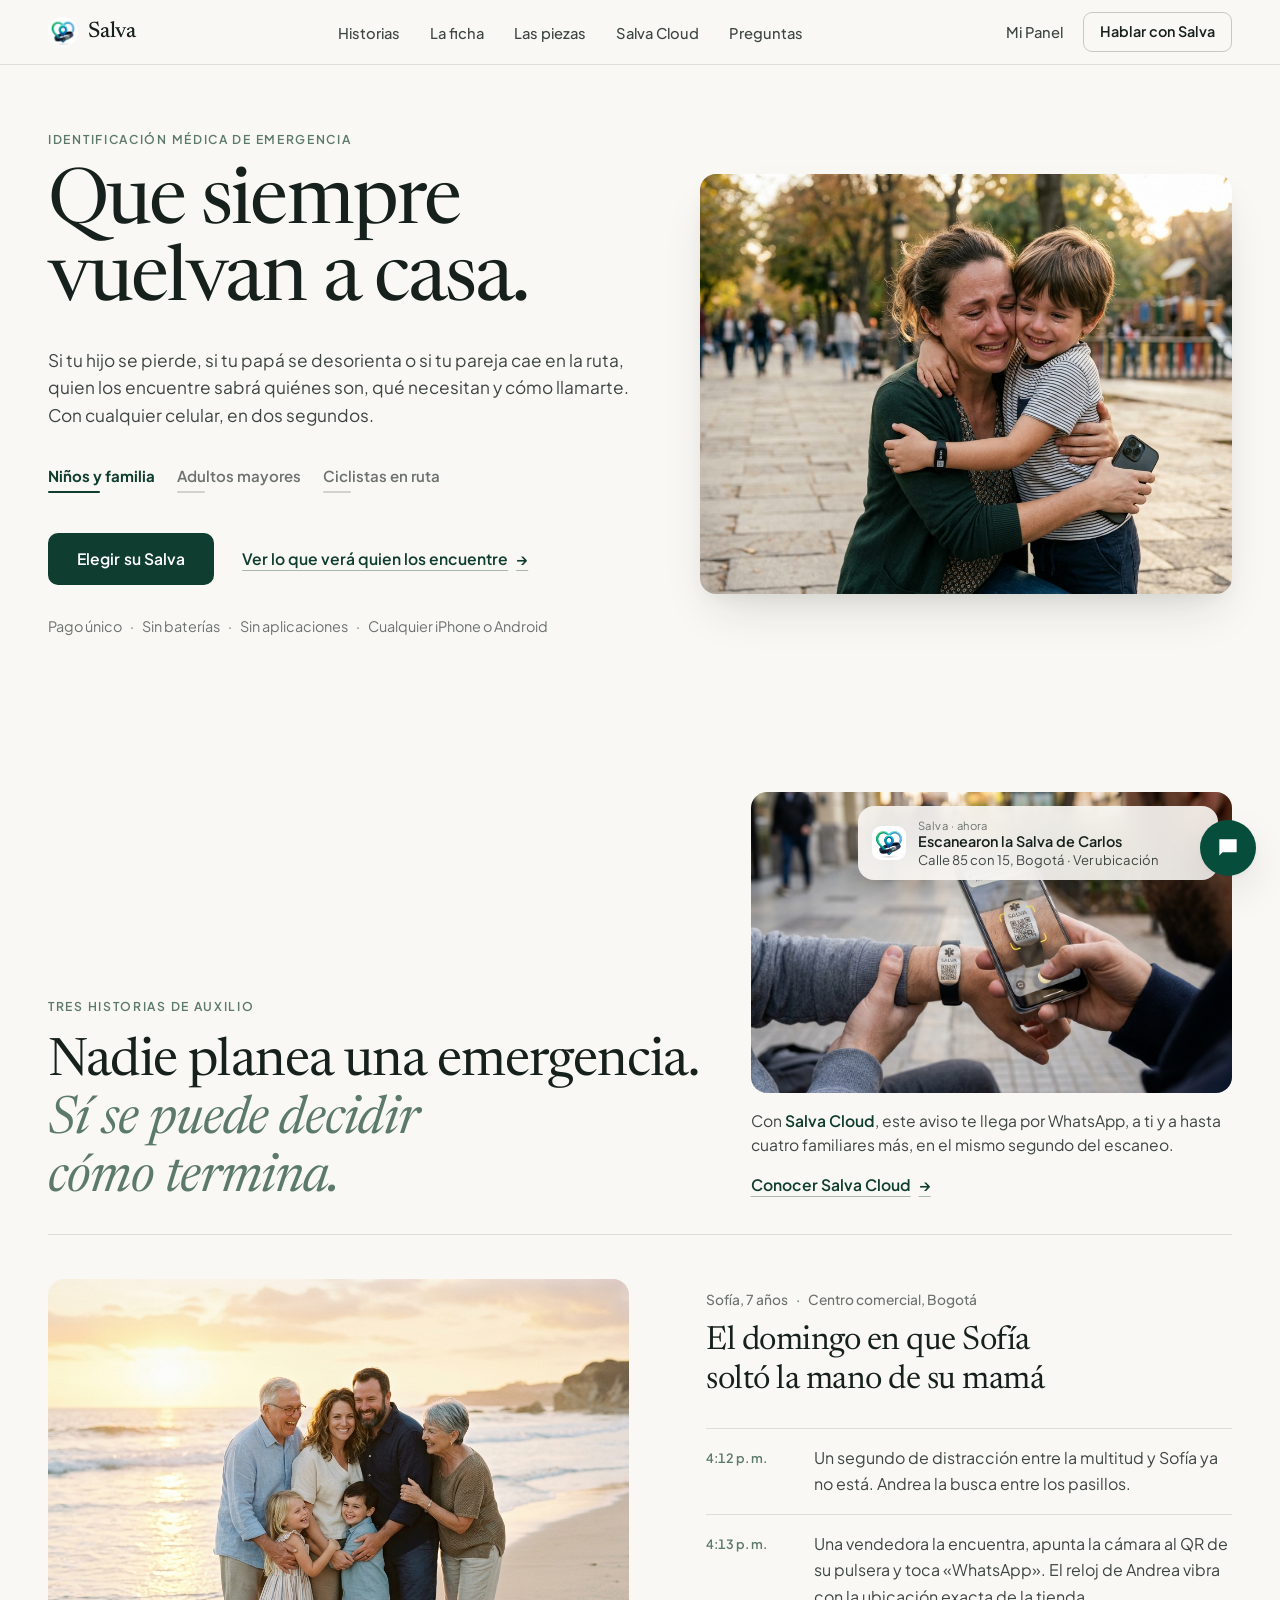
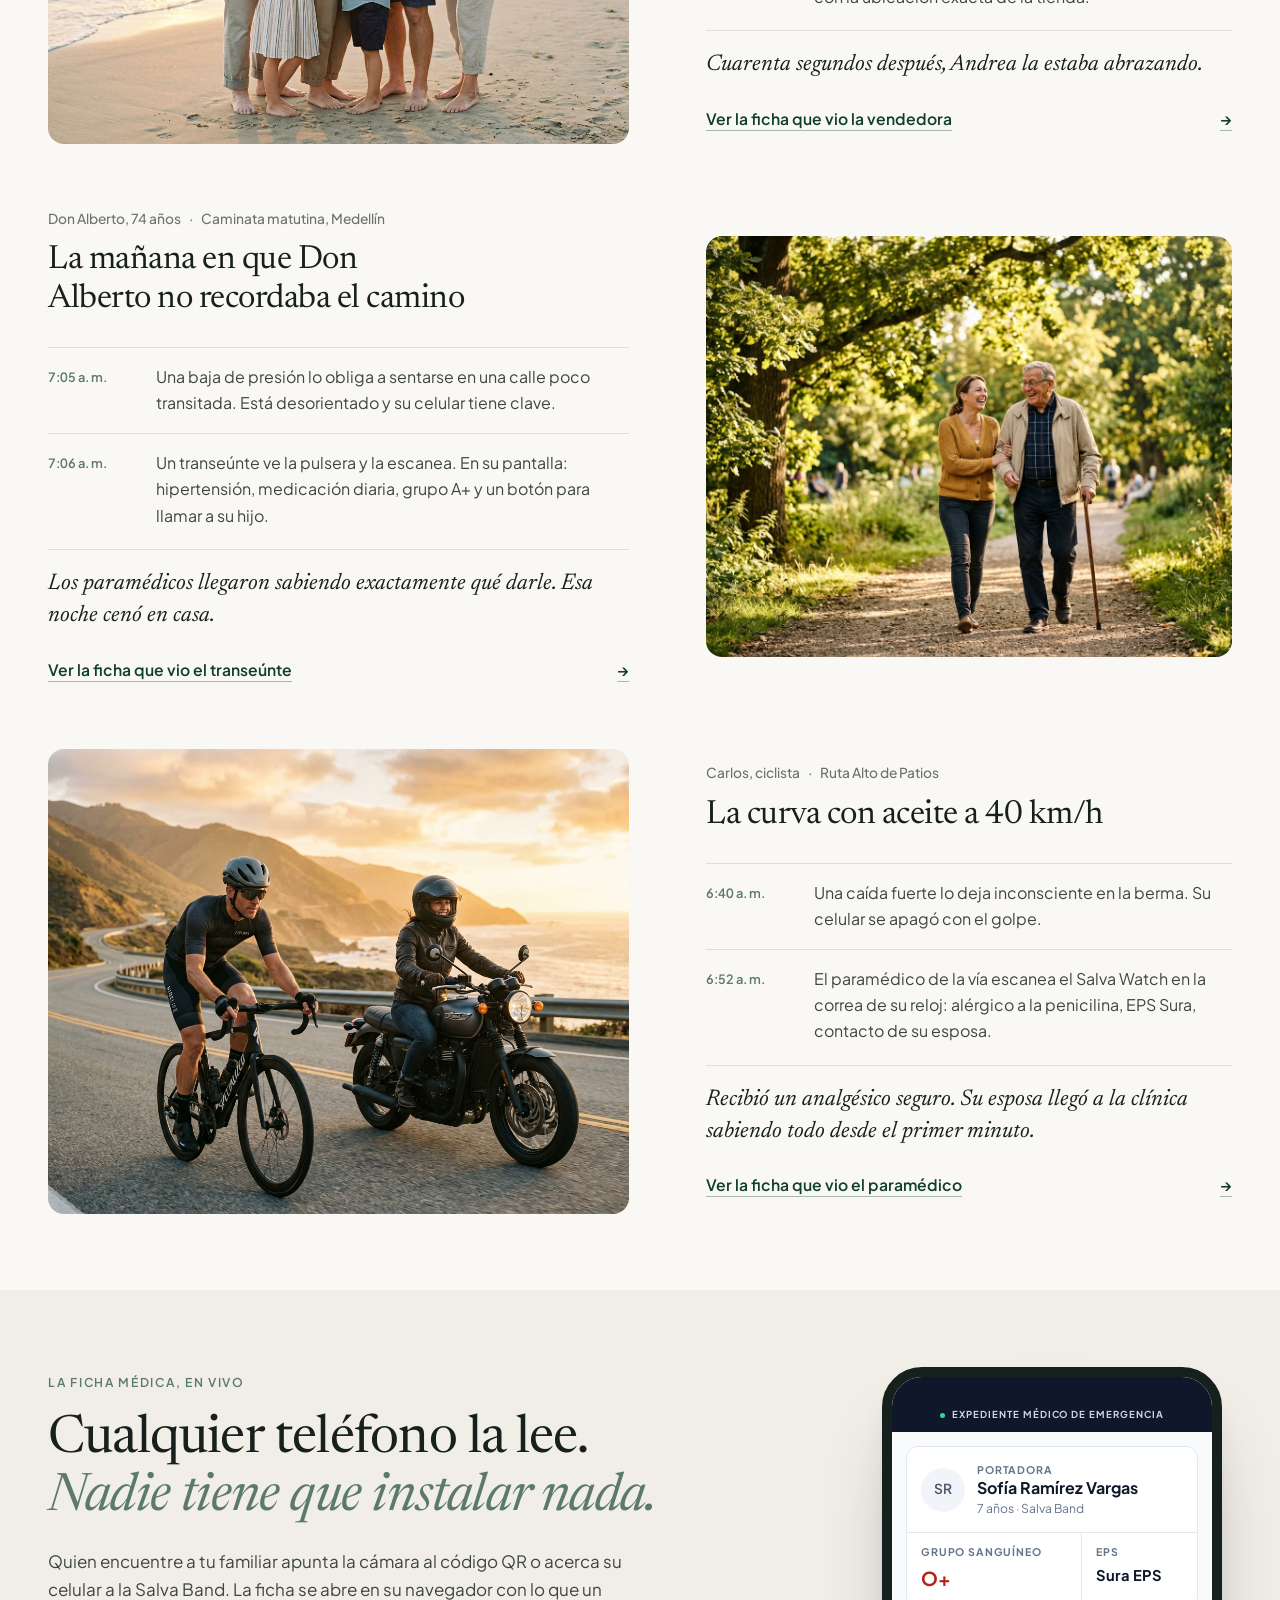
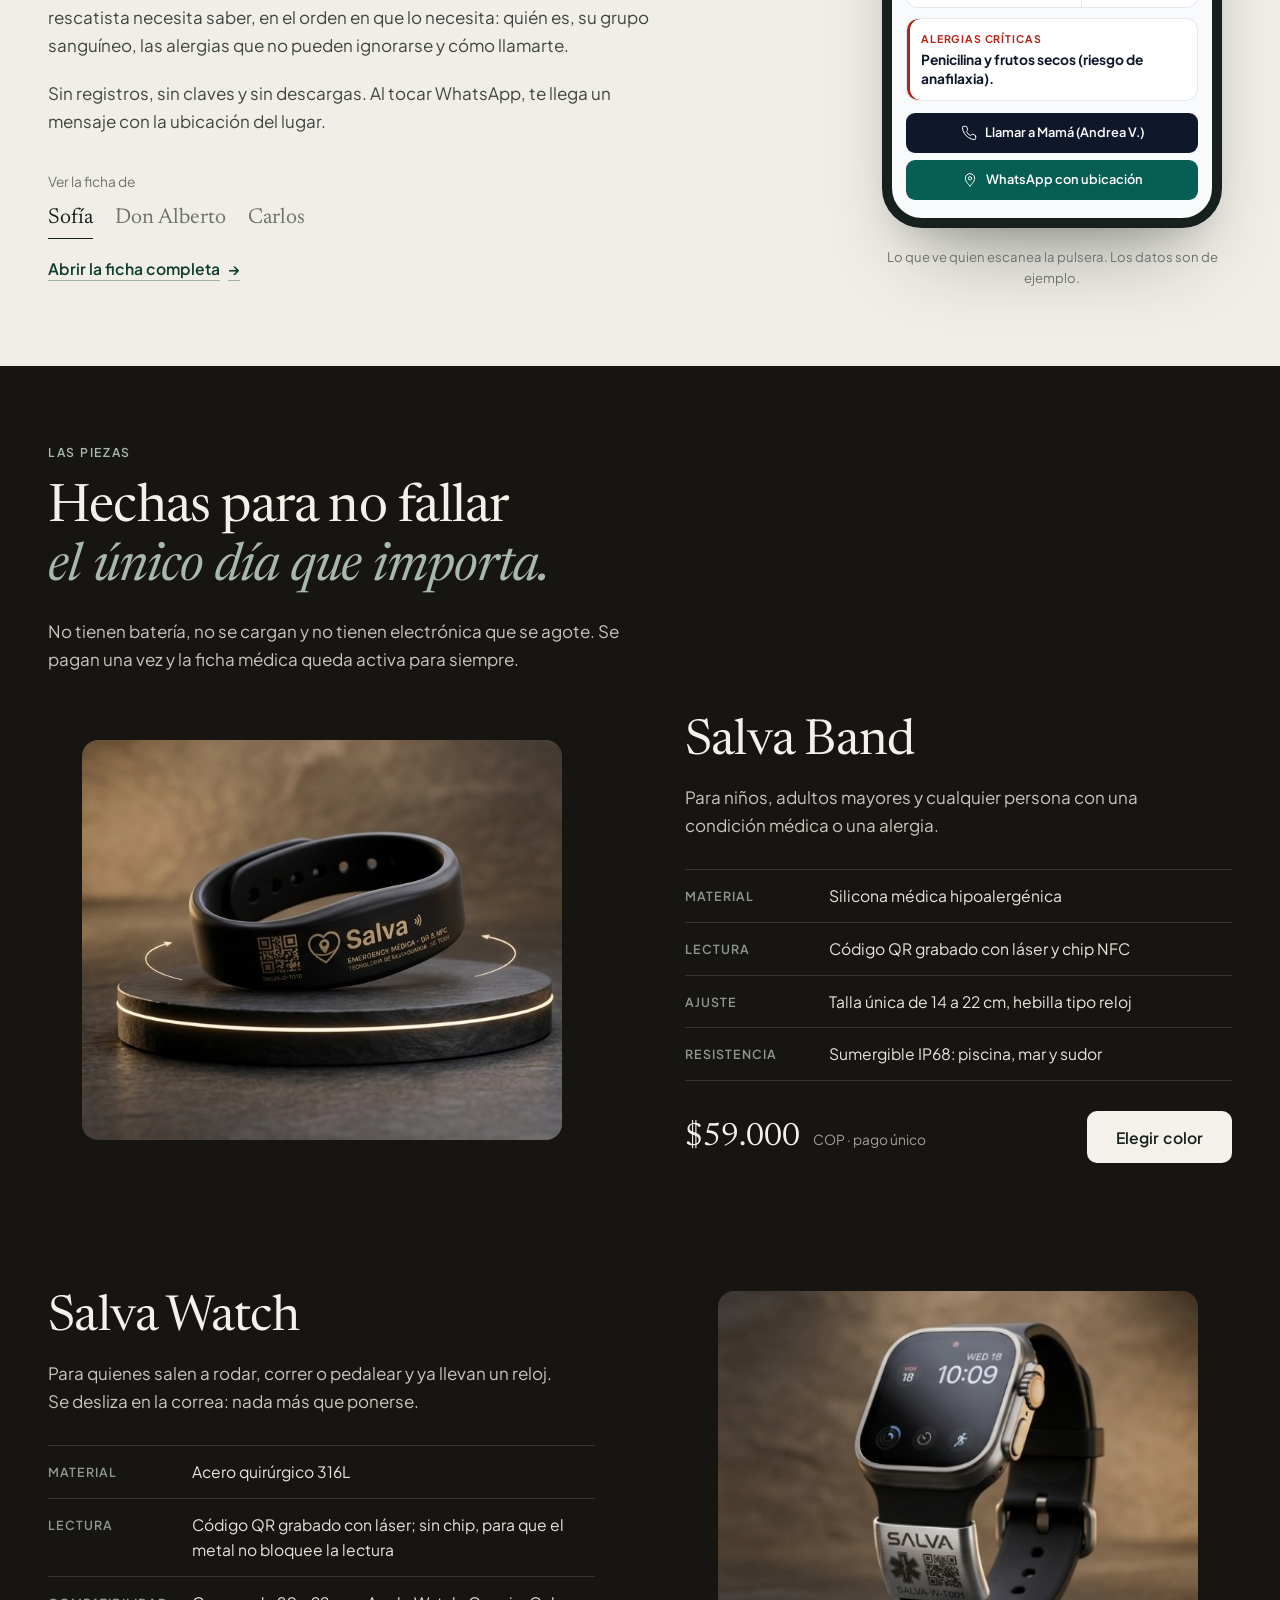
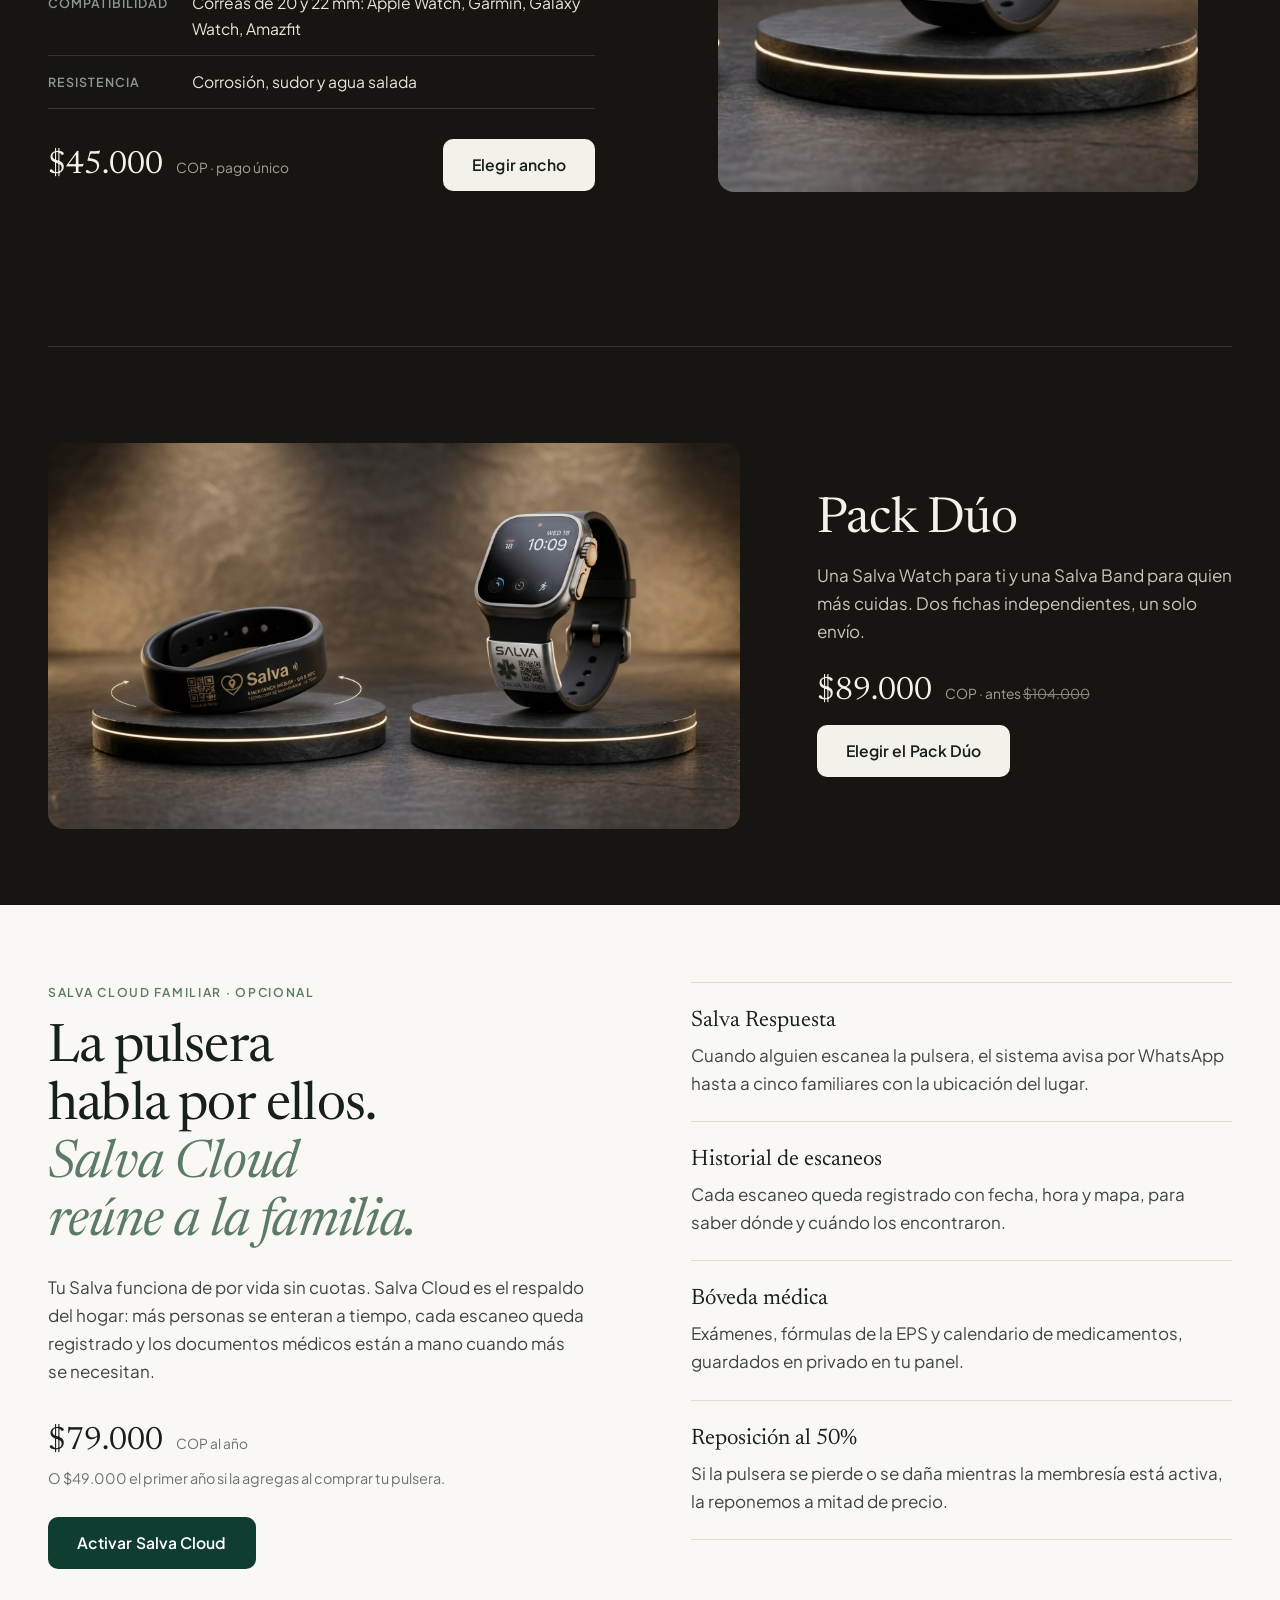
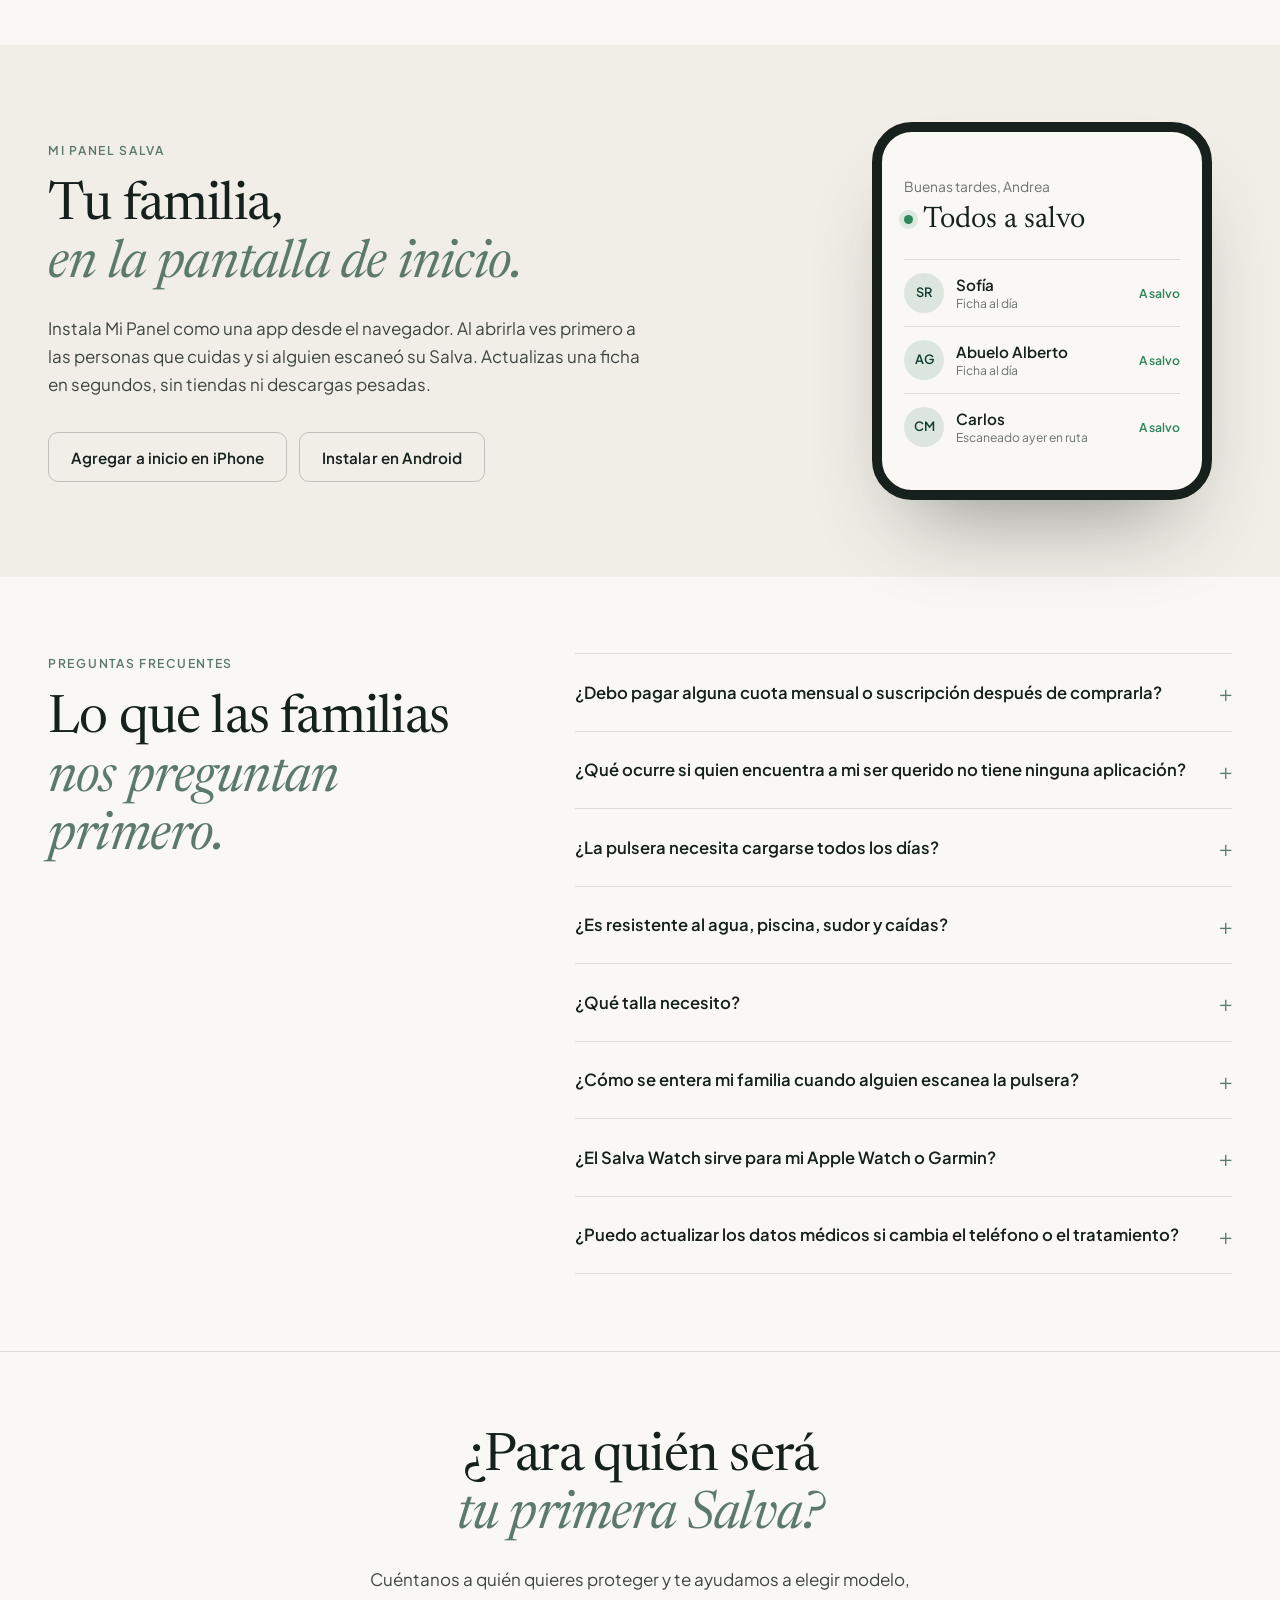
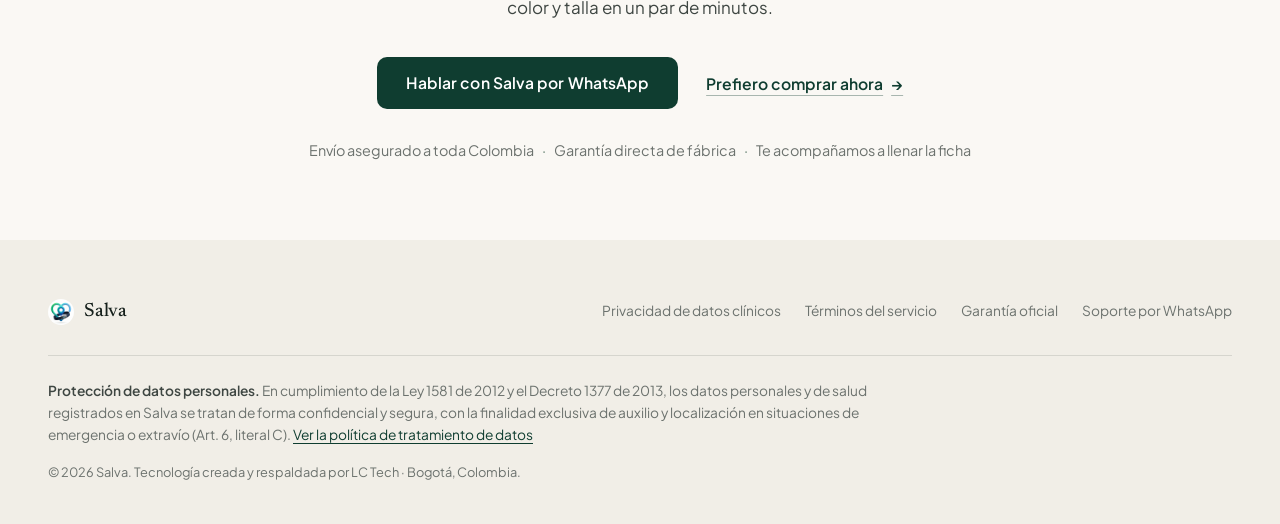
==== commit f1dce3c2: "fix(layout): ensanchar contenedor a 1320px y balancear hero en grid simetrico sin vacio lateral" ====
--- a/index.html
+++ b/index.html
@@ -59,51 +59,53 @@
 
   <!-- ===================== NIVEL 1 · CERTEZA ===================== -->
   <section class="l-hero" id="inicio" aria-labelledby="heroTitulo">
-    <div class="l-hero-media" id="heroCarousel" aria-label="Galería visual de Salva en acción">
-      <div class="l-hero-slides">
-        <!-- Slide 1: Niño portador y reencuentro en parque público -->
-        <article class="carousel-slide active" data-index="0">
-          <img src="salva-child-hero.jpg" alt="Madre abrazando a su hijo con lágrimas de alivio en un parque público tras reencontrarlo gracias a Salva, sosteniendo su celular en mano mientras el niño porta la pulsera en su muñeca" width="1376" height="768" fetchpriority="high">
-        </article>
-
-        <!-- Slide 2: Adulto mayor escaneado por transeúnte en la calle -->
-        <article class="carousel-slide" data-index="1">
-          <img src="salva-senior-scan.jpg" alt="Transeúnte en la calle escaneando la pulsera tecnológica Salva de un adulto mayor sentado en un parque" width="1376" height="768" loading="lazy">
-        </article>
-
-        <!-- Slide 3: Paramédico escaneando ciclista en carretera -->
-        <article class="carousel-slide" data-index="2">
-          <img src="salva-cyclist-scan.jpg" alt="Paramédico de emergencias escaneando el pasador Salva Watch en la muñeca de un ciclista en carretera" width="1376" height="768" loading="lazy">
-        </article>
-      </div>
-    </div>
-
-    <div class="l-contenedor l-hero-texto">
-      <p class="l-kicker">Identificación médica de emergencia</p>
-      <h1 class="l-display" id="heroTitulo">Que siempre vuelvan a casa.</h1>
-      <p class="l-lead">Si tu hijo se pierde, si tu papá se desorienta o si tu pareja cae en la ruta, quien los encuentre sabrá quiénes son, qué necesitan y cómo llamarte. Con cualquier celular, en dos segundos.</p>
-
-      <!-- Selector de casos protegidos -->
-      <div class="l-hero-tabs" id="carouselDots" role="tablist" aria-label="Casos de auxilio protegidos por Salva">
-        <button type="button" class="carousel-dot active" data-target="0" role="tab" aria-selected="true">
-          <span>Niños y familia</span>
-          <span class="dot-progress"></span>
-        </button>
-        <button type="button" class="carousel-dot" data-target="1" role="tab" aria-selected="false">
-          <span>Adultos mayores</span>
-          <span class="dot-progress"></span>
-        </button>
-        <button type="button" class="carousel-dot" data-target="2" role="tab" aria-selected="false">
-          <span>Ciclistas en ruta</span>
-          <span class="dot-progress"></span>
-        </button>
-      </div>
-
-      <div class="l-acciones">
-        <button type="button" class="l-btn btn-abrir-asesoria" data-modelo="band">Elegir su Salva</button>
-        <a href="#simulador" class="l-enlace">Ver lo que verá quien los encuentre</a>
-      </div>
-      <p class="l-hechos">Pago único <span aria-hidden="true">·</span> Sin baterías <span aria-hidden="true">·</span> Sin aplicaciones <span aria-hidden="true">·</span> Cualquier iPhone o Android</p>
+    <div class="l-contenedor l-hero-grid">
+      <div class="l-hero-texto">
+        <p class="l-kicker">Identificación médica de emergencia</p>
+        <h1 class="l-display" id="heroTitulo">Que siempre vuelvan a casa.</h1>
+        <p class="l-lead">Si tu hijo se pierde, si tu papá se desorienta o si tu pareja cae en la ruta, quien los encuentre sabrá quiénes son, qué necesitan y cómo llamarte. Con cualquier celular, en dos segundos.</p>
+
+        <!-- Selector de casos protegidos -->
+        <div class="l-hero-tabs" id="carouselDots" role="tablist" aria-label="Casos de auxilio protegidos por Salva">
+          <button type="button" class="carousel-dot active" data-target="0" role="tab" aria-selected="true">
+            <span>Niños y familia</span>
+            <span class="dot-progress"></span>
+          </button>
+          <button type="button" class="carousel-dot" data-target="1" role="tab" aria-selected="false">
+            <span>Adultos mayores</span>
+            <span class="dot-progress"></span>
+          </button>
+          <button type="button" class="carousel-dot" data-target="2" role="tab" aria-selected="false">
+            <span>Ciclistas en ruta</span>
+            <span class="dot-progress"></span>
+          </button>
+        </div>
+
+        <div class="l-acciones">
+          <button type="button" class="l-btn btn-abrir-asesoria" data-modelo="band">Elegir su Salva</button>
+          <a href="#simulador" class="l-enlace">Ver lo que verá quien los encuentre</a>
+        </div>
+        <p class="l-hechos">Pago único <span aria-hidden="true">·</span> Sin baterías <span aria-hidden="true">·</span> Sin aplicaciones <span aria-hidden="true">·</span> Cualquier iPhone o Android</p>
+      </div>
+
+      <div class="l-hero-media" id="heroCarousel" aria-label="Galería visual de Salva en acción">
+        <div class="l-hero-slides">
+          <!-- Slide 1: Niño portador y reencuentro en parque público -->
+          <article class="carousel-slide active" data-index="0">
+            <img src="salva-child-hero.jpg" alt="Madre abrazando a su hijo con lágrimas de alivio en un parque público tras reencontrarlo gracias a Salva, sosteniendo su celular en mano mientras el niño porta la pulsera en su muñeca" width="1376" height="768" fetchpriority="high">
+          </article>
+
+          <!-- Slide 2: Adulto mayor escaneado por transeúnte en la calle -->
+          <article class="carousel-slide" data-index="1">
+            <img src="salva-senior-scan.jpg" alt="Transeúnte en la calle escaneando la pulsera tecnológica Salva de un adulto mayor sentado en un parque" width="1376" height="768" loading="lazy">
+          </article>
+
+          <!-- Slide 3: Paramédico escaneando ciclista en carretera -->
+          <article class="carousel-slide" data-index="2">
+            <img src="salva-cyclist-scan.jpg" alt="Paramédico de emergencias escaneando el pasador Salva Watch en la muñeca de un ciclista en carretera" width="1376" height="768" loading="lazy">
+          </article>
+        </div>
+      </div>
     </div>
   </section>
 
--- a/landing.css
+++ b/landing.css
@@ -36,10 +36,10 @@
   --l-sans: 'Plus Jakarta Sans', -apple-system, BlinkMacSystemFont, 'Segoe UI', sans-serif;
 
   /* Ritmo */
-  --l-ancho: 1120px;
-  --l-margen: clamp(20px, 5vw, 40px);
-  --l-seccion: clamp(48px, 6vw, 80px);
-  --l-radio: 14px;
+  --l-ancho: 1320px;
+  --l-margen: clamp(20px, 4vw, 48px);
+  --l-seccion: clamp(56px, 6vw, 88px);
+  --l-radio: 16px;
   --l-ease: cubic-bezier(0.2, 0.7, 0.2, 1);
 }
 
@@ -476,21 +476,36 @@
    ========================================================= */
 .l-hero {
   position: relative;
-  display: flex;
-  align-items: center;
-  min-height: min(780px, calc(100svh - 64px));
-  padding: clamp(24px, 4vw, 48px) 0;
+  padding: clamp(36px, 5vw, 68px) 0 clamp(44px, 6vw, 84px);
   overflow: hidden;
 }
 
+.l-hero-grid {
+  display: grid;
+  grid-template-columns: minmax(0, 1.05fr) minmax(0, 0.95fr);
+  align-items: center;
+  gap: clamp(36px, 5vw, 76px);
+}
+
+.l-hero-texto {
+  position: relative;
+  z-index: 5;
+}
+
+.l-hero-texto > * {
+  max-width: 620px;
+}
+
 .l-hero-media {
-  position: absolute;
-  top: 0;
-  right: 0;
-  bottom: 0;
-  width: 54%;
+  position: relative;
+  width: 100%;
+  aspect-ratio: 16 / 11;
+  min-height: 420px;
+  max-height: 560px;
+  border-radius: var(--l-radio);
+  overflow: hidden;
   background: var(--l-piedra);
-  overflow: hidden;
+  box-shadow: 0 24px 50px -15px rgba(22, 32, 28, 0.16), 0 8px 20px -8px rgba(22, 32, 28, 0.08);
 }
 
 .l-hero-slides {
@@ -520,19 +535,6 @@
   object-fit: cover;
   object-position: 52% 38%;
 }
-
-/* Funde la foto suavemente con el fondo para preservar la textura de lectura */
-.l-hero-media::before {
-  content: '';
-  position: absolute;
-  inset: 0;
-  background: linear-gradient(90deg, var(--l-papel) 0%, rgba(250, 248, 244, 0.45) 15%, rgba(250, 248, 244, 0) 30%);
-  z-index: 3;
-  pointer-events: none;
-}
-
-.l-hero-texto { position: relative; z-index: 5; }
-.l-hero-texto > * { max-width: 550px; }
 
 /* Selector sutil de casos protegidos en el hero */
 .l-hero-tabs {
@@ -591,10 +593,17 @@
 }
 
 @media (max-width: 960px) {
-  .l-hero { display: block; min-height: 0; padding: 0 0 56px; }
-  .l-hero-media { position: relative; width: 100%; height: auto; aspect-ratio: 4 / 3; }
-  .l-hero-media::before { background: linear-gradient(0deg, var(--l-papel) 0%, rgba(250, 248, 244, 0.5) 20%, rgba(250, 248, 244, 0) 45%); }
-  .l-hero-texto { margin-top: 24px; }
+  .l-hero { padding: 24px 0 48px; }
+  .l-hero-grid {
+    grid-template-columns: 1fr;
+    gap: 32px;
+  }
+  .l-hero-media {
+    order: -1;
+    min-height: auto;
+    aspect-ratio: 16 / 10;
+  }
+  .l-hero-texto > * { max-width: none; }
   .l-hero-tabs { gap: 14px 18px; margin-top: 24px; }
 }
 
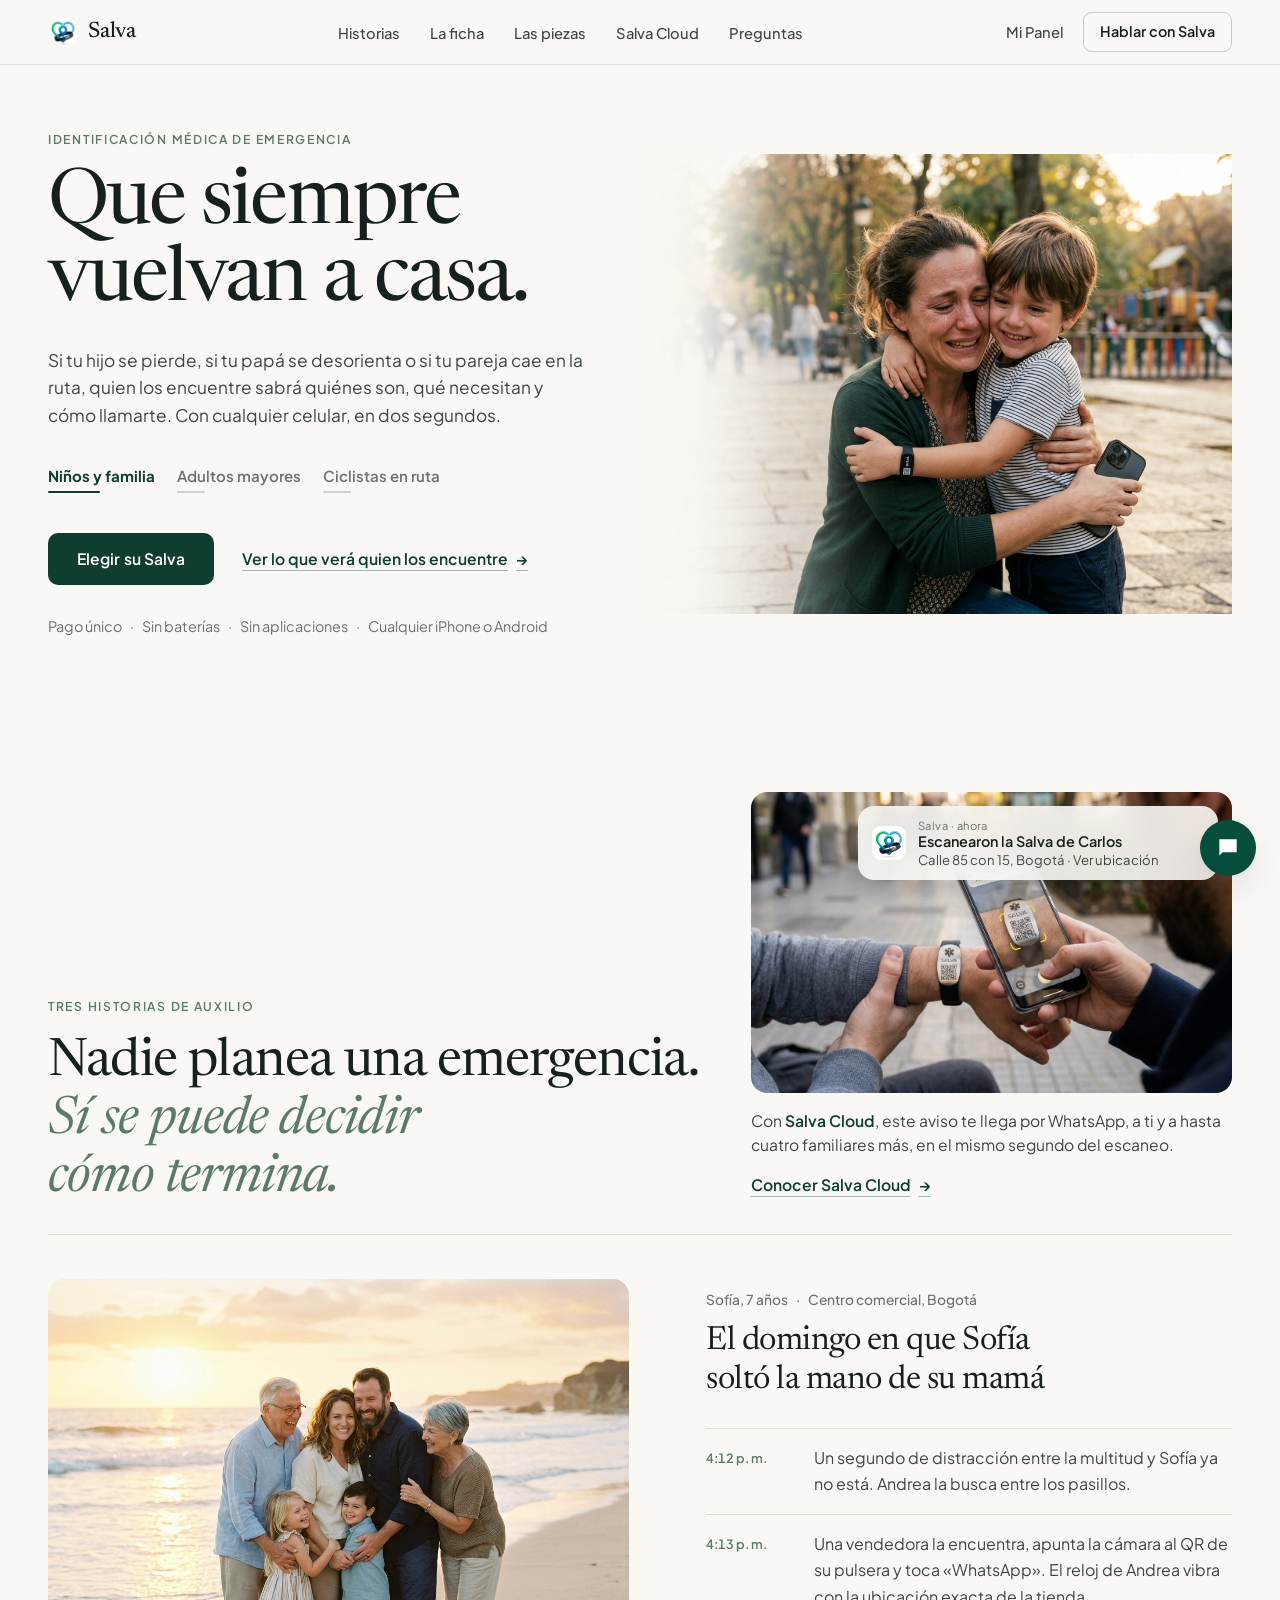
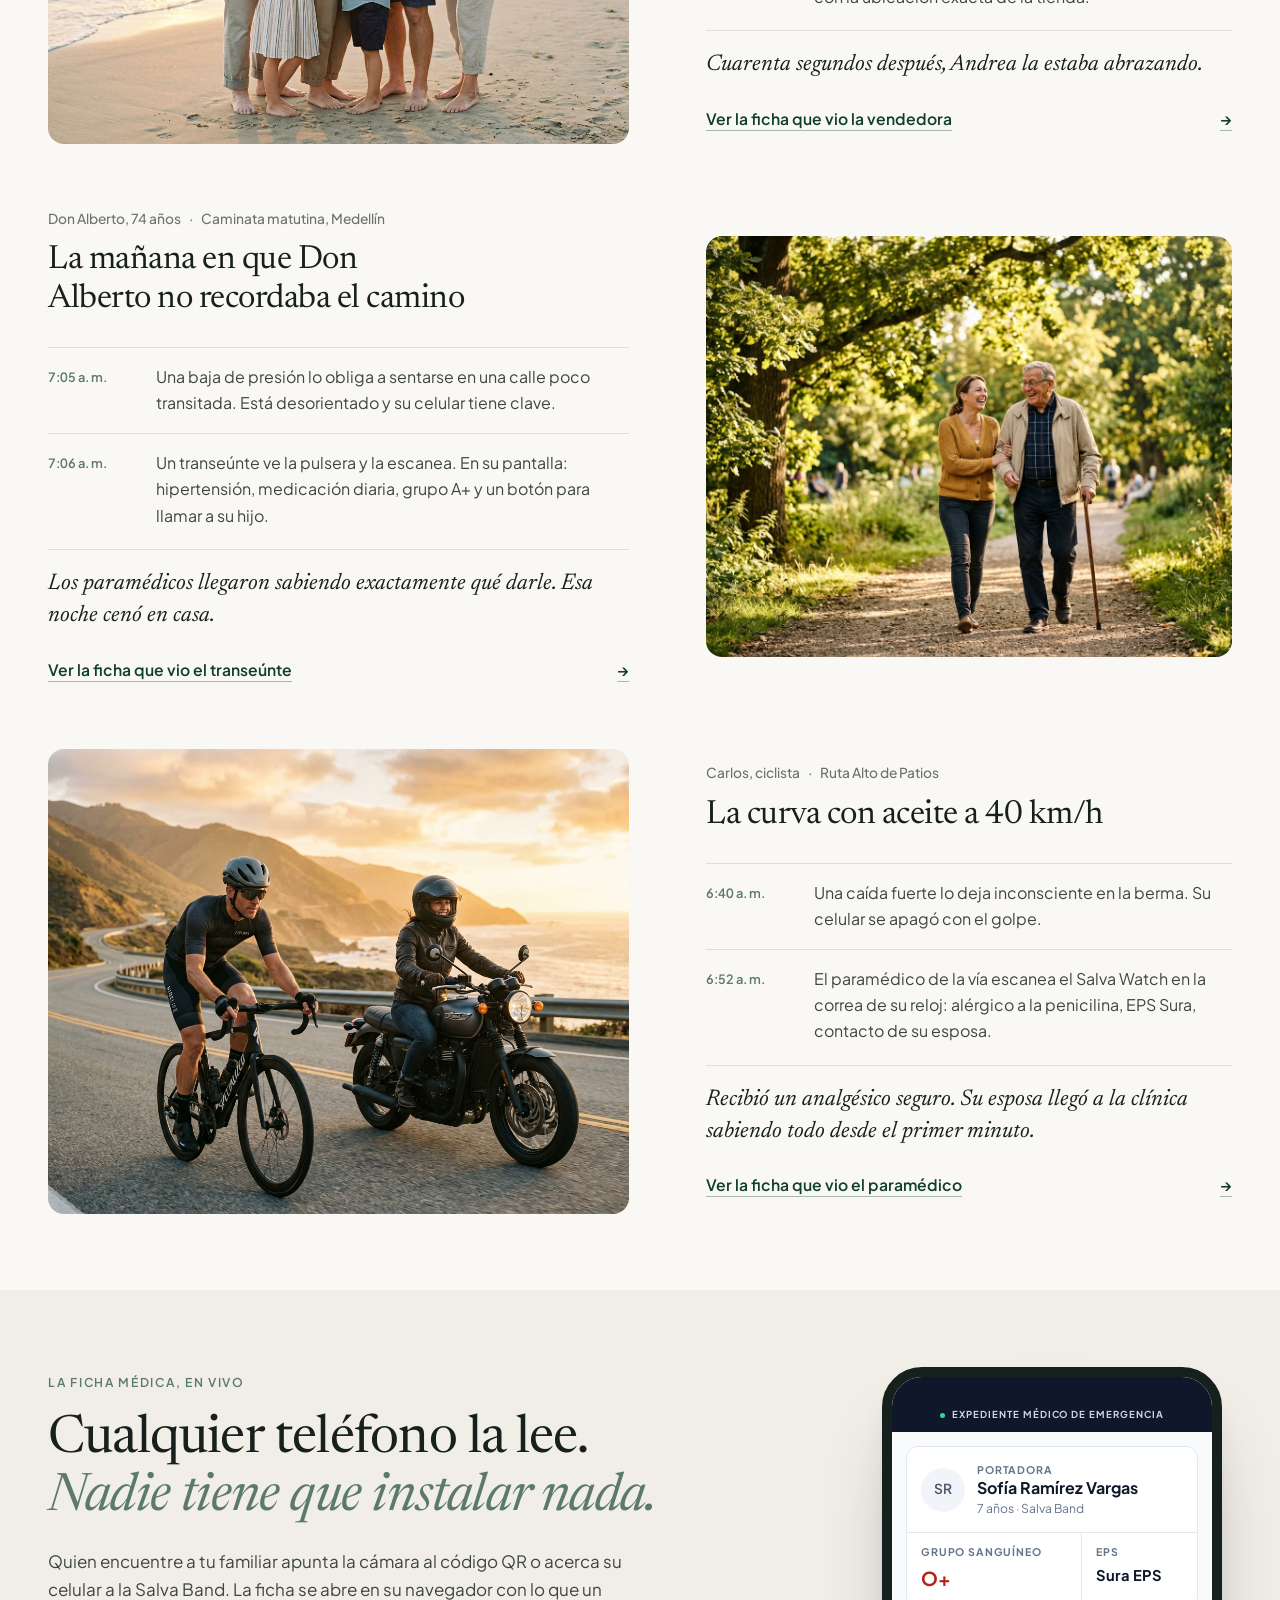
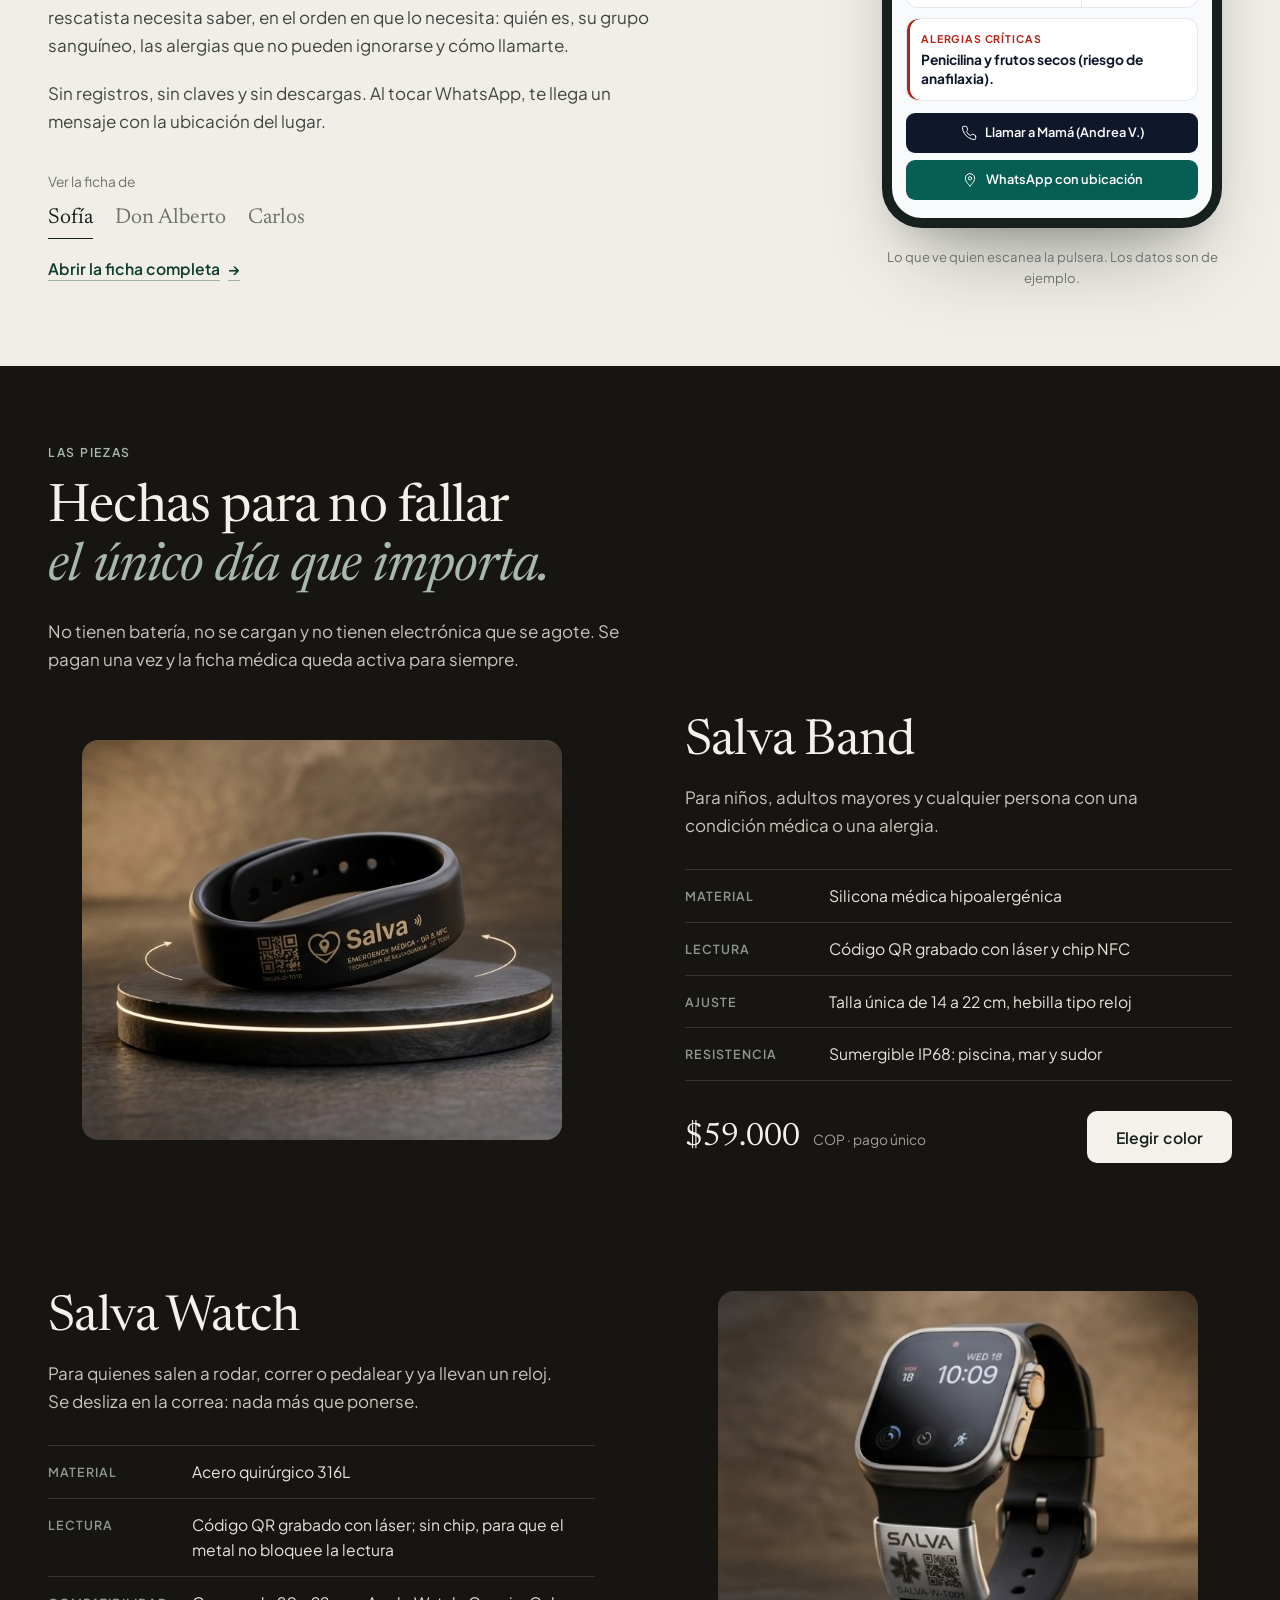
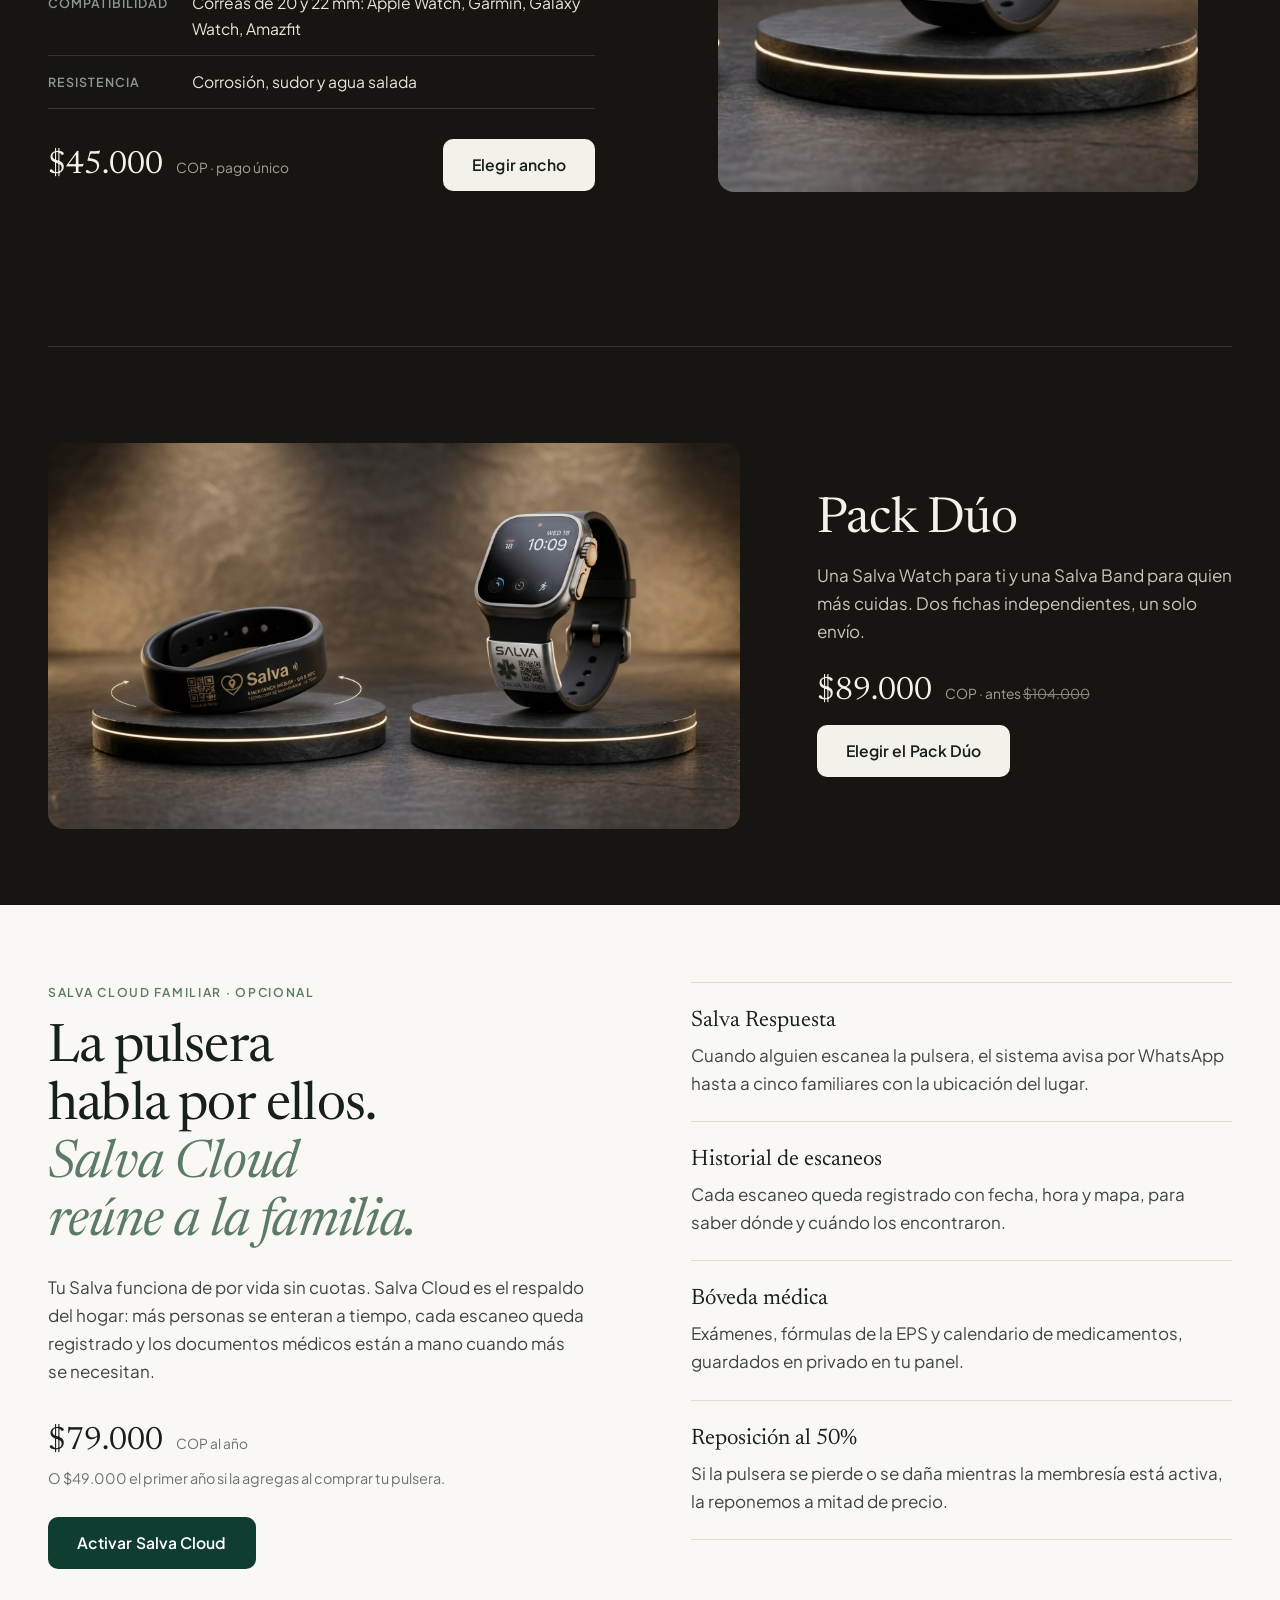
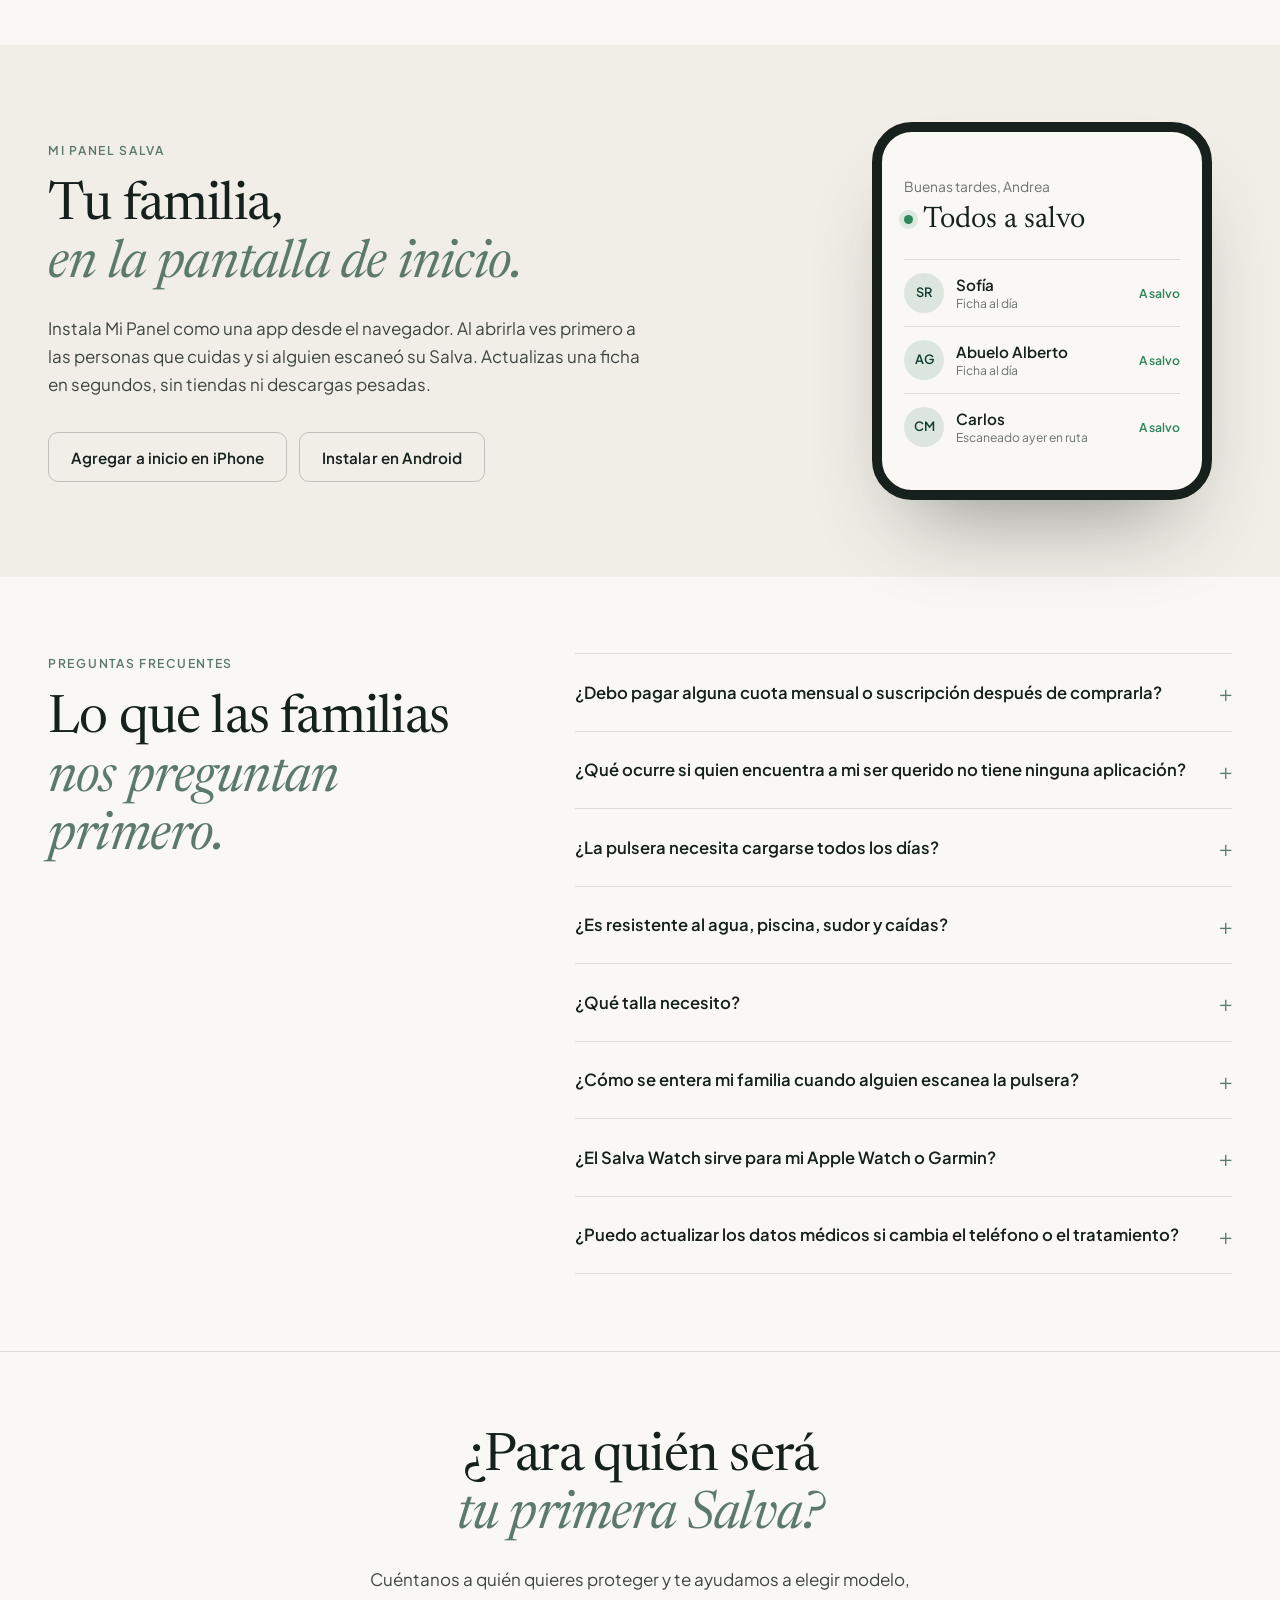
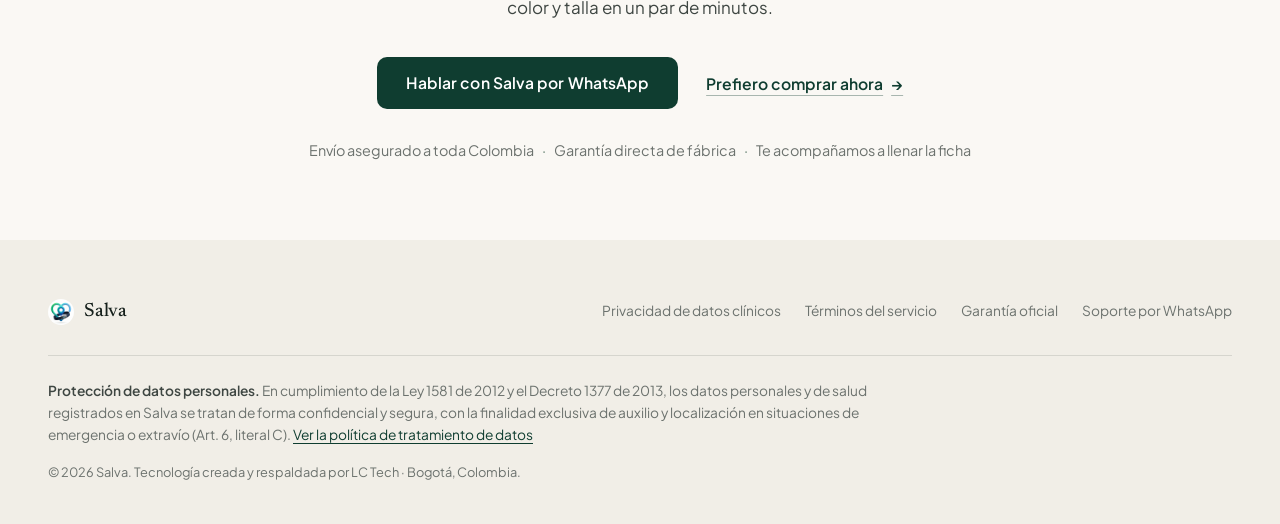
==== commit b0954bc2: "style: difuminado editorial en fotos del hero, eliminacion de rastros de IA y fotografia real en che" ====
--- a/index.html
+++ b/index.html
@@ -47,7 +47,7 @@
 
     <div class="l-header-acciones">
       <a href="admin.html" class="l-header-panel">Mi Panel</a>
-      <a href="https://wa.me/573505208592?text=Hola%20Asistente%20Salva%20%F0%9F%A4%96%20Deseo%20adquirir%20mi%20pulsera%20Salva.%20Por%20favor%20gu%C3%ADame%20con%20modelos%2C%20color%2C%20talla%20ajustable%2C%20env%C3%ADo%20y%20pago%20seguro%20v%C3%ADa%20Wompi/PSE." target="_blank" rel="noopener" class="l-header-wa">Hablar con Salva</a>
+      <a href="https://wa.me/573505208592?text=Hola%20equipo%20Salva%2C%20deseo%20adquirir%20mi%20Salva.%20Por%20favor%20gu%C3%ADenme%20con%20modelos%2C%20color%2C%20env%C3%ADo%20y%20pago%20seguro." target="_blank" rel="noopener" class="l-header-wa">Hablar con Salva</a>
       <button class="l-nav-toggle" id="navToggle" type="button" aria-label="Abrir menú" aria-expanded="false" aria-controls="mainNav">
         <span></span><span></span>
       </button>
@@ -491,7 +491,7 @@
       <h2 class="l-titulo" id="cierreTitulo">¿Para quién será <em>tu primera Salva?</em></h2>
       <p class="l-cuerpo">Cuéntanos a quién quieres proteger y te ayudamos a elegir modelo, color y talla en un par de minutos.</p>
       <div class="l-acciones">
-        <a href="https://wa.me/573505208592?text=Hola%20Asistente%20Salva%20%F0%9F%A4%96%20Deseo%20adquirir%20mi%20pulsera%20Salva.%20Por%20favor%20gu%C3%ADame%20con%20modelos%2C%20color%2C%20talla%20ajustable%2C%20env%C3%ADo%20y%20pago%20seguro%20v%C3%ADa%20Wompi/PSE." target="_blank" rel="noopener" class="l-btn">Hablar con Salva por WhatsApp</a>
+        <a href="https://wa.me/573505208592?text=Hola%20equipo%20Salva%2C%20deseo%20adquirir%20mi%20Salva.%20Por%20favor%20gu%C3%ADenme%20con%20modelos%2C%20color%2C%20env%C3%ADo%20y%20pago%20seguro." target="_blank" rel="noopener" class="l-btn">Hablar con Salva por WhatsApp</a>
         <button type="button" class="l-enlace btn-abrir-asesoria" data-modelo="band">Prefiero comprar ahora</button>
       </div>
       <p class="l-hechos">Envío asegurado a toda Colombia <span aria-hidden="true">·</span> Garantía directa de fábrica <span aria-hidden="true">·</span> Te acompañamos a llenar la ficha</p>
@@ -591,10 +591,15 @@
 
     <div id="checkoutFormView">
       <div class="modal-brand-header">
-        <img src="salva-emblem.jpg" alt="Salva" class="modal-emblem-img">
+        <span class="modal-brand-icon" aria-hidden="true">
+          <svg width="34" height="34" viewBox="0 0 28 28" fill="none">
+            <path d="M14 3C8 3 4 7 4 12c0 6 7 11 10 13 3-2 10-7 10-13 0-5-4-9-10-9z" stroke="#0F3D30" stroke-width="2.2" stroke-linejoin="round"/>
+            <path d="M14 8v8M10 12h8" stroke="#0F3D30" stroke-width="2.2" stroke-linecap="round"/>
+          </svg>
+        </span>
         <div>
           <h2 id="tituloModalCompra">Configura tu Salva</h2>
-          <p class="checkout-sub" style="margin-bottom:0;">Pulseras estándar listas para despacho. Tu ficha se vincula 100% digital al escanear el QR.</p>
+          <p class="checkout-sub" style="margin-bottom:0;">Piezas médicas de auxilio listas para despacho. Ficha clínica vinculada 100% digital por QR y NFC.</p>
         </div>
       </div>
 
@@ -605,32 +610,14 @@
 
       <!-- ================= PASO 1: PERSONALIZACIÓN ================= -->
       <div class="checkout-step" id="checkoutPaso1">
-        <div class="color-preview" data-color-preview id="checkoutColorPreview" aria-live="polite">
-          <div class="color-preview-visual">
-          <svg class="bracelet-svg" viewBox="0 0 260 120" aria-hidden="true">
-            <rect class="strap" x="30" y="44" width="222" height="32" rx="16"/>
-            <rect class="strap-shine" x="44" y="48" width="196" height="5" rx="2.5"/>
-            <g class="strap-holes">
-              <circle cx="182" cy="60" r="3.2"/><circle cx="198" cy="60" r="3.2"/><circle cx="214" cy="60" r="3.2"/><circle cx="230" cy="60" r="3.2"/>
-            </g>
-            <rect class="strap-shade" x="40" y="41" width="12" height="38" rx="4"/>
-            <rect class="buckle" x="6" y="38" width="30" height="44" rx="9" fill="none" stroke-width="5"/>
-            <path class="buckle" d="M21 60 H52" stroke-width="4" stroke-linecap="round"/>
-            <rect class="band-module" x="92" y="30" width="76" height="60" rx="18" stroke-width="2"/>
-            <g class="band-ink">
-              <rect x="104" y="44" width="7" height="7" rx="1.2"/><rect x="119" y="44" width="7" height="7" rx="1.2"/>
-              <rect x="111.5" y="56.5" width="7" height="7" rx="1.2"/><rect x="104" y="69" width="7" height="7" rx="1.2"/>
-              <rect x="119" y="69" width="7" height="7" rx="1.2"/>
-            </g>
-            <path class="band-ink-stroke" d="M141 53 a9 9 0 0 1 0 14" fill="none" stroke-width="2.6" stroke-linecap="round"/>
-            <path class="band-ink-stroke" d="M148 47 a17 17 0 0 1 0 26" fill="none" stroke-width="2.6" stroke-linecap="round"/>
-            <path class="band-ink-stroke" d="M155 42 a24 24 0 0 1 0 36" fill="none" stroke-width="2.6" stroke-linecap="round" opacity="0.6"/>
-          </svg>
+        <div class="color-preview checkout-real-preview" data-color-preview id="checkoutColorPreview" aria-live="polite">
+          <div class="checkout-preview-media">
+            <img src="salva-band.jpg" alt="Salva Band" class="checkout-preview-foto" id="checkoutPreviewFoto" width="140" height="95">
           </div>
           <div class="color-preview-info">
-            <span class="color-preview-eyebrow">Vista previa en vivo</span>
-            <strong class="color-preview-name" data-preview-name>Negro Carbón</strong>
-            <span class="color-preview-desc" data-preview-desc>Negro carbón · Salva Band · talla única ajustable</span>
+            <span class="color-preview-eyebrow">Pieza médica seleccionada</span>
+            <strong class="color-preview-name" data-preview-name id="checkoutPreviewTitulo">Salva Band · Negro Carbón</strong>
+            <span class="color-preview-desc" data-preview-desc id="checkoutPreviewDesc">Silicona hipoalergénica con placa de acero grabada a láser (QR + NFC pasivo). Talla única ajustable.</span>
           </div>
         </div>
 
@@ -850,29 +837,29 @@
   </div>
 </div>
 
-<!-- ===================== CHATBOT WIDGET ===================== -->
+<!-- ===================== ASESORÍA Y ATENCIÓN SALVA ===================== -->
 <div class="chat-widget" id="chatWidget">
-  <button class="chat-toggle" id="chatToggle" aria-label="Abrir asistente de Salva" aria-expanded="false">
+  <button class="chat-toggle" id="chatToggle" aria-label="Abrir asesoría de Salva" aria-expanded="false">
     <svg viewBox="0 0 24 24" width="26" height="26" class="icon-chat"><path fill="currentColor" d="M4 4h16v12H7l-3 3V4z"/></svg>
     <svg viewBox="0 0 24 24" width="22" height="22" class="icon-close"><path fill="currentColor" d="M6 6l12 12M18 6L6 18" stroke="currentColor" stroke-width="2.4" stroke-linecap="round"/></svg>
   </button>
 
-  <div class="chat-window" id="chatWindow" role="dialog" aria-label="Asistente de Salva" aria-hidden="true">
+  <div class="chat-window" id="chatWindow" role="dialog" aria-label="Atención Salva" aria-hidden="true">
     <header class="chat-header">
-      <span class="brand-logo-wrap" style="width:28px;height:28px;border-radius:50%;overflow:hidden;background:#fff;display:inline-flex;align-items:center;justify-content:center;">
-        <img src="salva-emblem.jpg" alt="Salva" style="width:100%;height:100%;object-fit:cover;">
+      <span class="brand-logo-wrap" style="width:28px;height:28px;border-radius:50%;overflow:hidden;background:#FAF8F4;display:inline-flex;align-items:center;justify-content:center;">
+        <svg width="18" height="18" viewBox="0 0 28 28" fill="none"><path d="M14 3C8 3 4 7 4 12c0 6 7 11 10 13 3-2 10-7 10-13 0-5-4-9-10-9z" stroke="#0F3D30" stroke-width="2.2" stroke-linejoin="round"/><path d="M14 8v8M10 12h8" stroke="#0F3D30" stroke-width="2.2" stroke-linecap="round"/></svg>
       </span>
       <div>
-        <p class="chat-title">Asistente Virtual Salva</p>
-        <p class="chat-status">🟢 En línea para ayudarte</p>
-      </div>
-      <a href="https://wa.me/573505208592?text=Hola%20Salva,%20deseo%20atenci%C3%B3n%20personalizada" target="_blank" rel="noopener" class="chat-wa-directo" aria-label="Hablar con un asesor humano por WhatsApp"><svg width="15" height="15" viewBox="0 0 24 24" fill="currentColor" aria-hidden="true"><path d="M12.04 2c-5.46 0-9.91 4.45-9.91 9.91 0 1.75.46 3.45 1.32 4.95L2.05 22l5.25-1.38c1.45.79 3.08 1.21 4.74 1.21 5.46 0 9.91-4.45 9.91-9.91 0-2.65-1.03-5.14-2.9-7.01A9.816 9.816 0 0 0 12.04 2z"/></svg><span>WhatsApp</span></a>
+        <p class="chat-title">Atención y Asesoría Salva</p>
+        <p class="chat-status">🟢 En línea · Asesoría de producto y pedidos</p>
+      </div>
+      <a href="https://wa.me/573505208592?text=Hola%20equipo%20Salva,%20deseo%20asesor%C3%ADa%20personalizada" target="_blank" rel="noopener" class="chat-wa-directo" aria-label="Hablar por WhatsApp con un asesor"><svg width="15" height="15" viewBox="0 0 24 24" fill="currentColor" aria-hidden="true"><path d="M12.04 2c-5.46 0-9.91 4.45-9.91 9.91 0 1.75.46 3.45 1.32 4.95L2.05 22l5.25-1.38c1.45.79 3.08 1.21 4.74 1.21 5.46 0 9.91-4.45 9.91-9.91 0-2.65-1.03-5.14-2.9-7.01A9.816 9.816 0 0 0 12.04 2z"/></svg><span>WhatsApp</span></a>
     </header>
 
     <div class="chat-messages" id="chatMessages" aria-live="polite"></div>
 
     <div class="chat-suggestions" id="chatSuggestions">
-      <a href="https://wa.me/573505208592?text=Hola%20Salva,%20deseo%20atenci%C3%B3n%20personalizada" target="_blank" rel="noopener" class="chat-sugerencia-wa">💬 Hablar con un Asesor Humano</a>
+      <a href="https://wa.me/573505208592?text=Hola%20equipo%20Salva,%20deseo%20asesor%C3%ADa%20personalizada" target="_blank" rel="noopener" class="chat-sugerencia-wa">💬 Hablar por WhatsApp con un Asesor</a>
       <button type="button" data-q="¿Qué diferencia hay entre los modelos?">¿Diferencia entre modelos?</button>
       <button type="button" data-q="¿Debo pagar mensualidad?">¿Hay cuotas mensuales?</button>
       <button type="button" data-q="¿Funciona con mi smartwatch?">¿Sirve para smartwatch?</button>
@@ -881,7 +868,7 @@
     </div>
 
     <form class="chat-input-row" id="chatForm" autocomplete="off">
-      <input type="text" id="chatInput" placeholder="Pregunta sobre seguridad, modelos..." aria-label="Escribe tu mensaje">
+      <input type="text" id="chatInput" placeholder="Pregunta sobre productos, despacho..." aria-label="Escribe tu mensaje">
       <button type="submit" class="chat-send" aria-label="Enviar mensaje">
         <svg viewBox="0 0 24 24" width="18" height="18"><path fill="currentColor" d="M3 20l18-8L3 4v6l12 2-12 2z"/></svg>
       </button>
--- a/landing.css
+++ b/landing.css
@@ -482,9 +482,9 @@
 
 .l-hero-grid {
   display: grid;
-  grid-template-columns: minmax(0, 1.05fr) minmax(0, 0.95fr);
-  align-items: center;
-  gap: clamp(36px, 5vw, 76px);
+  grid-template-columns: minmax(0, 1.05fr) minmax(0, 1.15fr);
+  align-items: center;
+  gap: clamp(16px, 3.5vw, 48px);
 }
 
 .l-hero-texto {
@@ -496,16 +496,28 @@
   max-width: 620px;
 }
 
+/* Fotos que rotan con difuminado suave hacia el texto (sin caja rígida) */
 .l-hero-media {
   position: relative;
   width: 100%;
   aspect-ratio: 16 / 11;
-  min-height: 420px;
-  max-height: 560px;
-  border-radius: var(--l-radio);
+  min-height: 460px;
+  max-height: 600px;
+  border-radius: 0;
   overflow: hidden;
-  background: var(--l-piedra);
-  box-shadow: 0 24px 50px -15px rgba(22, 32, 28, 0.16), 0 8px 20px -8px rgba(22, 32, 28, 0.08);
+  background: transparent;
+  box-shadow: none;
+  -webkit-mask-image: linear-gradient(90deg, transparent 0%, rgba(0, 0, 0, 0.2) 8%, rgba(0, 0, 0, 0.8) 22%, black 36%, black 100%);
+  mask-image: linear-gradient(90deg, transparent 0%, rgba(0, 0, 0, 0.2) 8%, rgba(0, 0, 0, 0.8) 22%, black 36%, black 100%);
+}
+
+.l-hero-media::before {
+  content: '';
+  position: absolute;
+  inset: 0;
+  background: linear-gradient(90deg, var(--l-papel) 0%, rgba(250, 248, 244, 0.8) 10%, rgba(250, 248, 244, 0.25) 24%, rgba(250, 248, 244, 0) 42%);
+  z-index: 3;
+  pointer-events: none;
 }
 
 .l-hero-slides {
@@ -596,12 +608,18 @@
   .l-hero { padding: 24px 0 48px; }
   .l-hero-grid {
     grid-template-columns: 1fr;
-    gap: 32px;
+    gap: 28px;
   }
   .l-hero-media {
     order: -1;
     min-height: auto;
     aspect-ratio: 16 / 10;
+    border-radius: 16px;
+    -webkit-mask-image: linear-gradient(180deg, black 82%, transparent 100%);
+    mask-image: linear-gradient(180deg, black 82%, transparent 100%);
+  }
+  .l-hero-media::before {
+    background: linear-gradient(0deg, var(--l-papel) 0%, rgba(250, 248, 244, 0) 32%);
   }
   .l-hero-texto > * { max-width: none; }
   .l-hero-tabs { gap: 14px 18px; margin-top: 24px; }
@@ -1269,3 +1287,347 @@
   .l-telefono.is-cambiando .l-telefono-pantalla > * { animation: none; }
   .l-enlace::after, .l-nav-toggle span { transition: none; }
 }
+
+/* =========================================================
+   MODAL DE COMPRA EDITORIAL (ALINEADO AL SISTEMA VISUAL)
+   ========================================================= */
+.checkout-modal {
+  background: var(--l-papel) !important;
+  border-radius: 20px !important;
+  border: 1px solid var(--l-linea) !important;
+  padding: clamp(24px, 4vw, 36px) !important;
+  max-width: 620px !important;
+  color: var(--l-tinta) !important;
+  font-family: var(--l-sans) !important;
+  box-shadow: 0 32px 72px -16px rgba(22, 32, 28, 0.22) !important;
+}
+
+.modal-brand-header {
+  display: flex;
+  align-items: center;
+  gap: 16px;
+  margin-bottom: 24px;
+  padding-bottom: 18px;
+  border-bottom: 1px solid var(--l-linea);
+}
+
+.modal-brand-icon {
+  width: 44px;
+  height: 44px;
+  border-radius: 12px;
+  background: rgba(15, 61, 48, 0.08);
+  display: flex;
+  align-items: center;
+  justify-content: center;
+  flex-shrink: 0;
+}
+
+#tituloModalCompra {
+  font-family: var(--l-serif) !important;
+  font-size: 1.65rem !important;
+  font-weight: 400 !important;
+  color: var(--l-tinta) !important;
+  line-height: 1.2 !important;
+  margin: 0 !important;
+}
+
+.checkout-modal .checkout-sub {
+  font-size: 0.92rem !important;
+  color: var(--l-suave) !important;
+  line-height: 1.45 !important;
+}
+
+/* Stepper sobrio y elegante */
+.checkout-stepper {
+  display: flex;
+  gap: 12px;
+  margin-bottom: 26px;
+  padding: 0;
+  list-style: none;
+  border-bottom: 1px solid var(--l-linea);
+  padding-bottom: 12px;
+}
+
+.checkout-stepper .stepper-item {
+  display: inline-flex;
+  align-items: center;
+  gap: 8px;
+  background: transparent !important;
+  border: none !important;
+  padding: 6px 10px !important;
+  font-size: 0.92rem !important;
+  font-weight: 600 !important;
+  color: var(--l-suave) !important;
+  border-radius: 0 !important;
+}
+
+.checkout-stepper .stepper-item.active {
+  color: var(--l-verde) !important;
+  position: relative;
+}
+
+.checkout-stepper .stepper-item.active::after {
+  content: '';
+  position: absolute;
+  bottom: -13px;
+  left: 0;
+  right: 0;
+  height: 2px;
+  background: var(--l-verde);
+  border-radius: 2px;
+}
+
+.checkout-stepper .stepper-num {
+  width: 22px !important;
+  height: 22px !important;
+  border-radius: 50% !important;
+  display: inline-flex !important;
+  align-items: center !important;
+  justify-content: center !important;
+  font-size: 0.78rem !important;
+  font-weight: 700 !important;
+  background: rgba(22, 32, 28, 0.1) !important;
+  color: var(--l-suave) !important;
+  border: none !important;
+}
+
+.checkout-stepper .stepper-item.active .stepper-num {
+  background: var(--l-verde) !important;
+  color: #FFFFFF !important;
+}
+
+/* Previsualizador real con fotografía física */
+.checkout-real-preview {
+  display: flex;
+  align-items: center;
+  gap: 18px;
+  padding: 16px 18px;
+  background: #FFFFFF;
+  border: 1px solid var(--l-linea);
+  border-radius: 14px;
+  margin-bottom: 22px;
+}
+
+.checkout-preview-media {
+  flex-shrink: 0;
+  width: 120px;
+  height: 85px;
+  border-radius: 10px;
+  overflow: hidden;
+  background: var(--l-piedra);
+}
+
+.checkout-preview-foto {
+  width: 100%;
+  height: 100%;
+  object-fit: cover;
+}
+
+.checkout-real-preview .color-preview-info {
+  display: flex;
+  flex-direction: column;
+  gap: 3px;
+  min-width: 0;
+}
+
+.checkout-real-preview .color-preview-eyebrow {
+  font-size: 0.72rem;
+  letter-spacing: 0.08em;
+  text-transform: uppercase;
+  color: var(--l-salvia);
+  font-weight: 700;
+}
+
+.checkout-real-preview .color-preview-name {
+  font-size: 1.05rem;
+  font-weight: 700;
+  color: var(--l-tinta);
+  font-family: var(--l-sans);
+}
+
+.checkout-real-preview .color-preview-desc {
+  font-size: 0.86rem;
+  color: var(--l-texto);
+  line-height: 1.45;
+}
+
+/* Tarjetas de modelo */
+.modelo-cards {
+  display: grid;
+  grid-template-columns: repeat(3, minmax(0, 1fr));
+  gap: 10px;
+  margin-top: 8px;
+}
+
+.modelo-card {
+  display: flex;
+  flex-direction: column;
+  align-items: flex-start;
+  gap: 3px;
+  padding: 14px 12px;
+  border: 1.5px solid var(--l-linea);
+  border-radius: 12px;
+  background: #FFFFFF;
+  cursor: pointer;
+  text-align: left;
+  transition: all 0.2s var(--l-ease);
+}
+
+.modelo-card:hover {
+  border-color: var(--l-salvia);
+}
+
+.modelo-card.active {
+  border-color: var(--l-verde);
+  background: #FAFDFB;
+  box-shadow: 0 4px 14px rgba(15, 61, 48, 0.08);
+}
+
+.modelo-card strong {
+  font-size: 0.98rem;
+  color: var(--l-tinta);
+}
+
+.modelo-card small {
+  font-size: 0.78rem;
+  color: var(--l-suave);
+  line-height: 1.3;
+}
+
+.modelo-card .modelo-precio {
+  margin-top: 6px;
+  font-size: 0.95rem;
+  font-weight: 700;
+  color: var(--l-verde);
+}
+
+/* Campos de formulario */
+.checkout-modal .field-label {
+  font-size: 0.88rem;
+  font-weight: 600;
+  color: var(--l-tinta);
+  margin-bottom: 6px;
+  display: block;
+}
+
+.checkout-modal input[type="text"],
+.checkout-modal input[type="tel"],
+.checkout-modal select,
+.checkout-modal textarea {
+  background: #FFFFFF !important;
+  border: 1px solid rgba(22, 32, 28, 0.2) !important;
+  border-radius: 10px !important;
+  padding: 12px 14px !important;
+  font-family: var(--l-sans) !important;
+  font-size: 0.95rem !important;
+  color: var(--l-tinta) !important;
+  width: 100% !important;
+  box-sizing: border-box !important;
+  transition: border-color 0.2s, box-shadow 0.2s;
+}
+
+.checkout-modal input:focus,
+.checkout-modal select:focus,
+.checkout-modal textarea:focus {
+  border-color: var(--l-verde) !important;
+  box-shadow: 0 0 0 3px rgba(15, 61, 48, 0.12) !important;
+  outline: none !important;
+}
+
+/* Order bump box */
+.checkout-modal .order-bump {
+  border: 1.5px dashed var(--l-salvia);
+  background: #FAFDFB;
+  border-radius: 12px;
+  padding: 14px 16px;
+  margin: 18px 0;
+  cursor: pointer;
+  display: flex;
+  align-items: flex-start;
+  gap: 12px;
+}
+
+.checkout-modal .order-bump input[type="checkbox"] {
+  width: 18px;
+  height: 18px;
+  accent-color: var(--l-verde);
+  margin-top: 2px;
+  flex-shrink: 0;
+}
+
+.checkout-modal .order-bump-texto {
+  font-size: 0.88rem;
+  color: var(--l-tinta);
+  line-height: 1.45;
+}
+
+/* Totalizador */
+.checkout-modal .checkout-total {
+  background: #FFFFFF;
+  border: 1px solid var(--l-linea);
+  border-radius: 12px;
+  padding: 16px 20px;
+  margin: 18px 0 20px;
+  display: flex;
+  flex-direction: column;
+  gap: 2px;
+}
+
+.checkout-modal .checkout-total strong {
+  font-size: 1.75rem;
+  font-weight: 800;
+  color: var(--l-verde);
+}
+
+/* Botones principales de acción */
+#btnPagarOnlineWompi,
+#btnCheckoutContinuar {
+  background: var(--l-verde) !important;
+  color: #FFFFFF !important;
+  border: none !important;
+  border-radius: 12px !important;
+  padding: 16px 24px !important;
+  font-size: 1.02rem !important;
+  font-weight: 600 !important;
+  font-family: var(--l-sans) !important;
+  cursor: pointer !important;
+  transition: background 0.2s var(--l-ease), transform 0.15s !important;
+}
+
+#btnPagarOnlineWompi:hover,
+#btnCheckoutContinuar:hover {
+  background: var(--l-verde-hover) !important;
+}
+
+/* Alerta de pago declinado / error */
+.checkout-modal .checkout-alerta {
+  background: #FEF3F2 !important;
+  border: 1px solid #FECDCA !important;
+  border-radius: 12px !important;
+  padding: 16px 18px !important;
+  color: #912018 !important;
+  margin: 16px 0 !important;
+}
+
+.checkout-modal .checkout-alerta strong {
+  color: #B42318 !important;
+}
+
+.checkout-modal .checkout-alerta-acciones .btn-primary {
+  background: var(--l-whatsapp-formal) !important;
+  border-radius: 10px !important;
+  color: #FFFFFF !important;
+}
+
+.checkout-modal .btn-wa-secundario {
+  background: transparent !important;
+  border: 1px solid var(--l-linea) !important;
+  color: var(--l-texto) !important;
+  border-radius: 10px !important;
+  font-weight: 600 !important;
+}
+
+.checkout-modal .btn-wa-secundario:hover {
+  background: #FFFFFF !important;
+  color: var(--l-tinta) !important;
+}
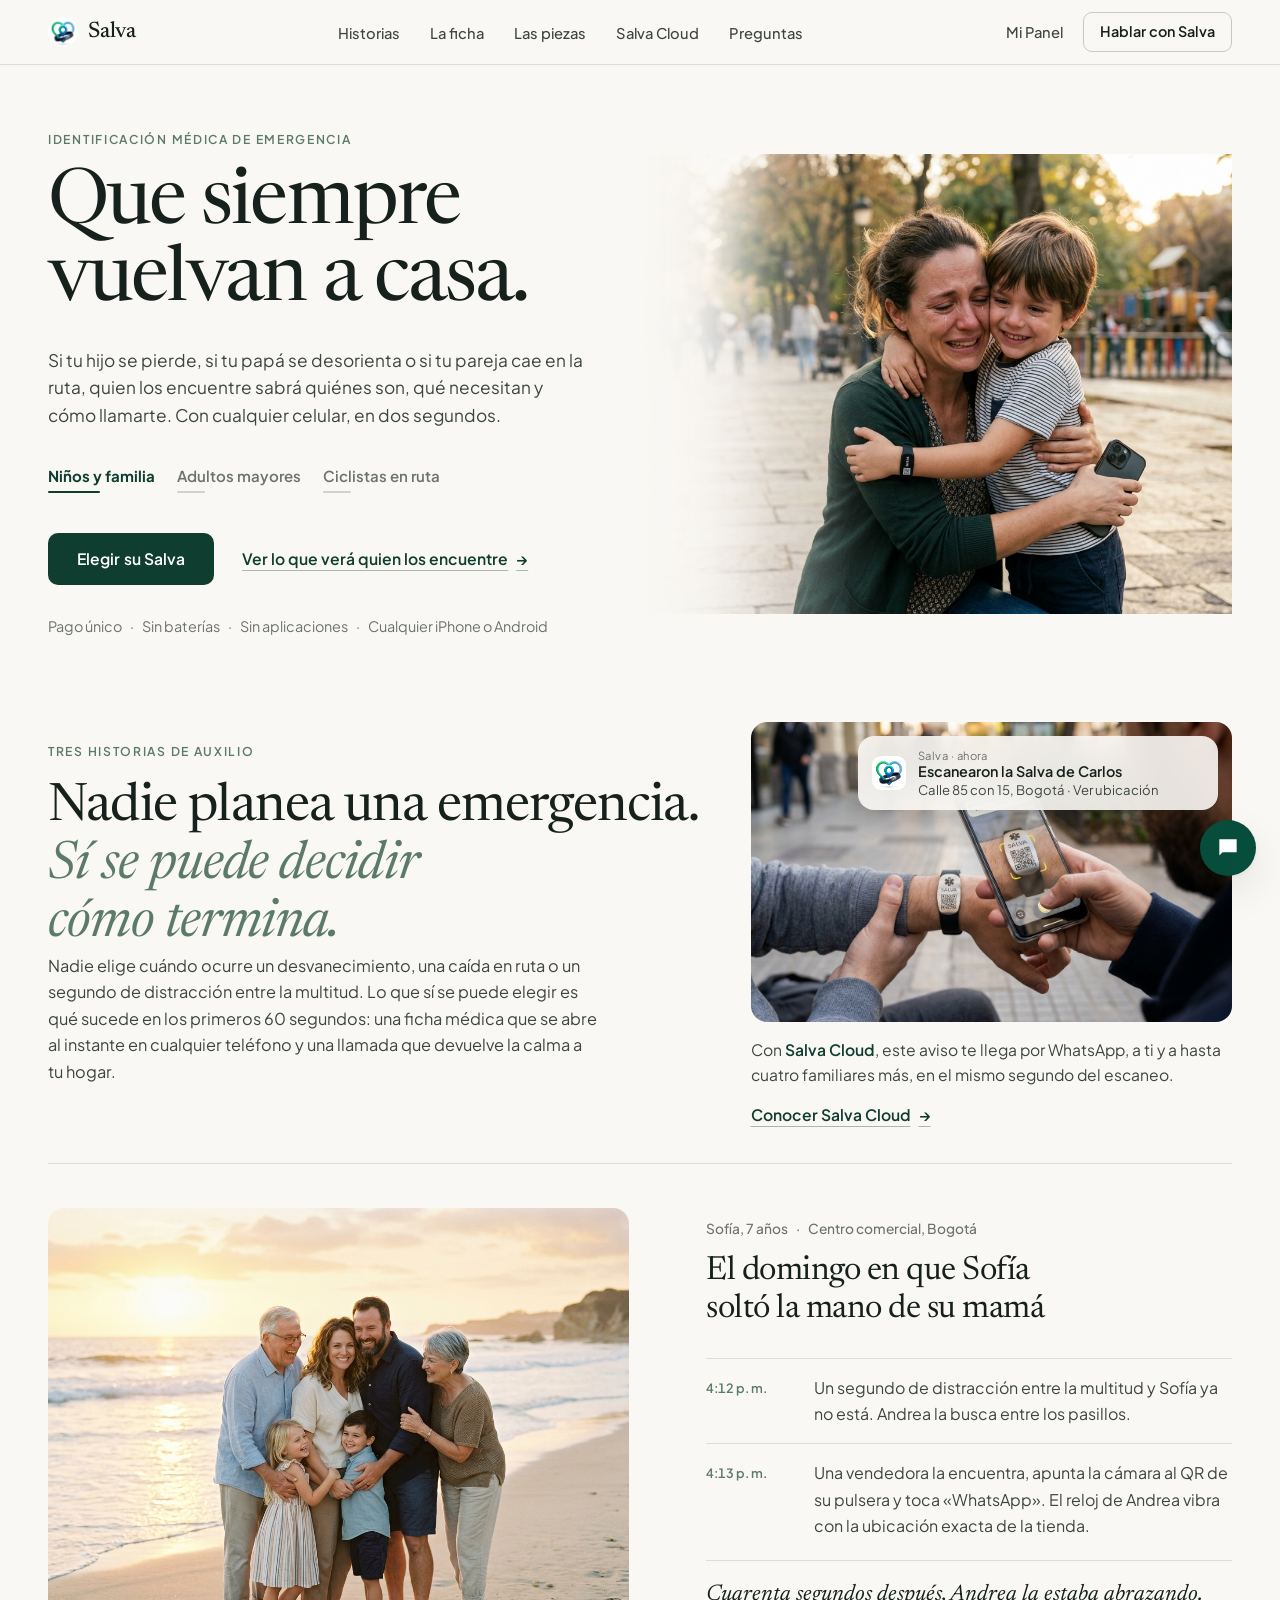
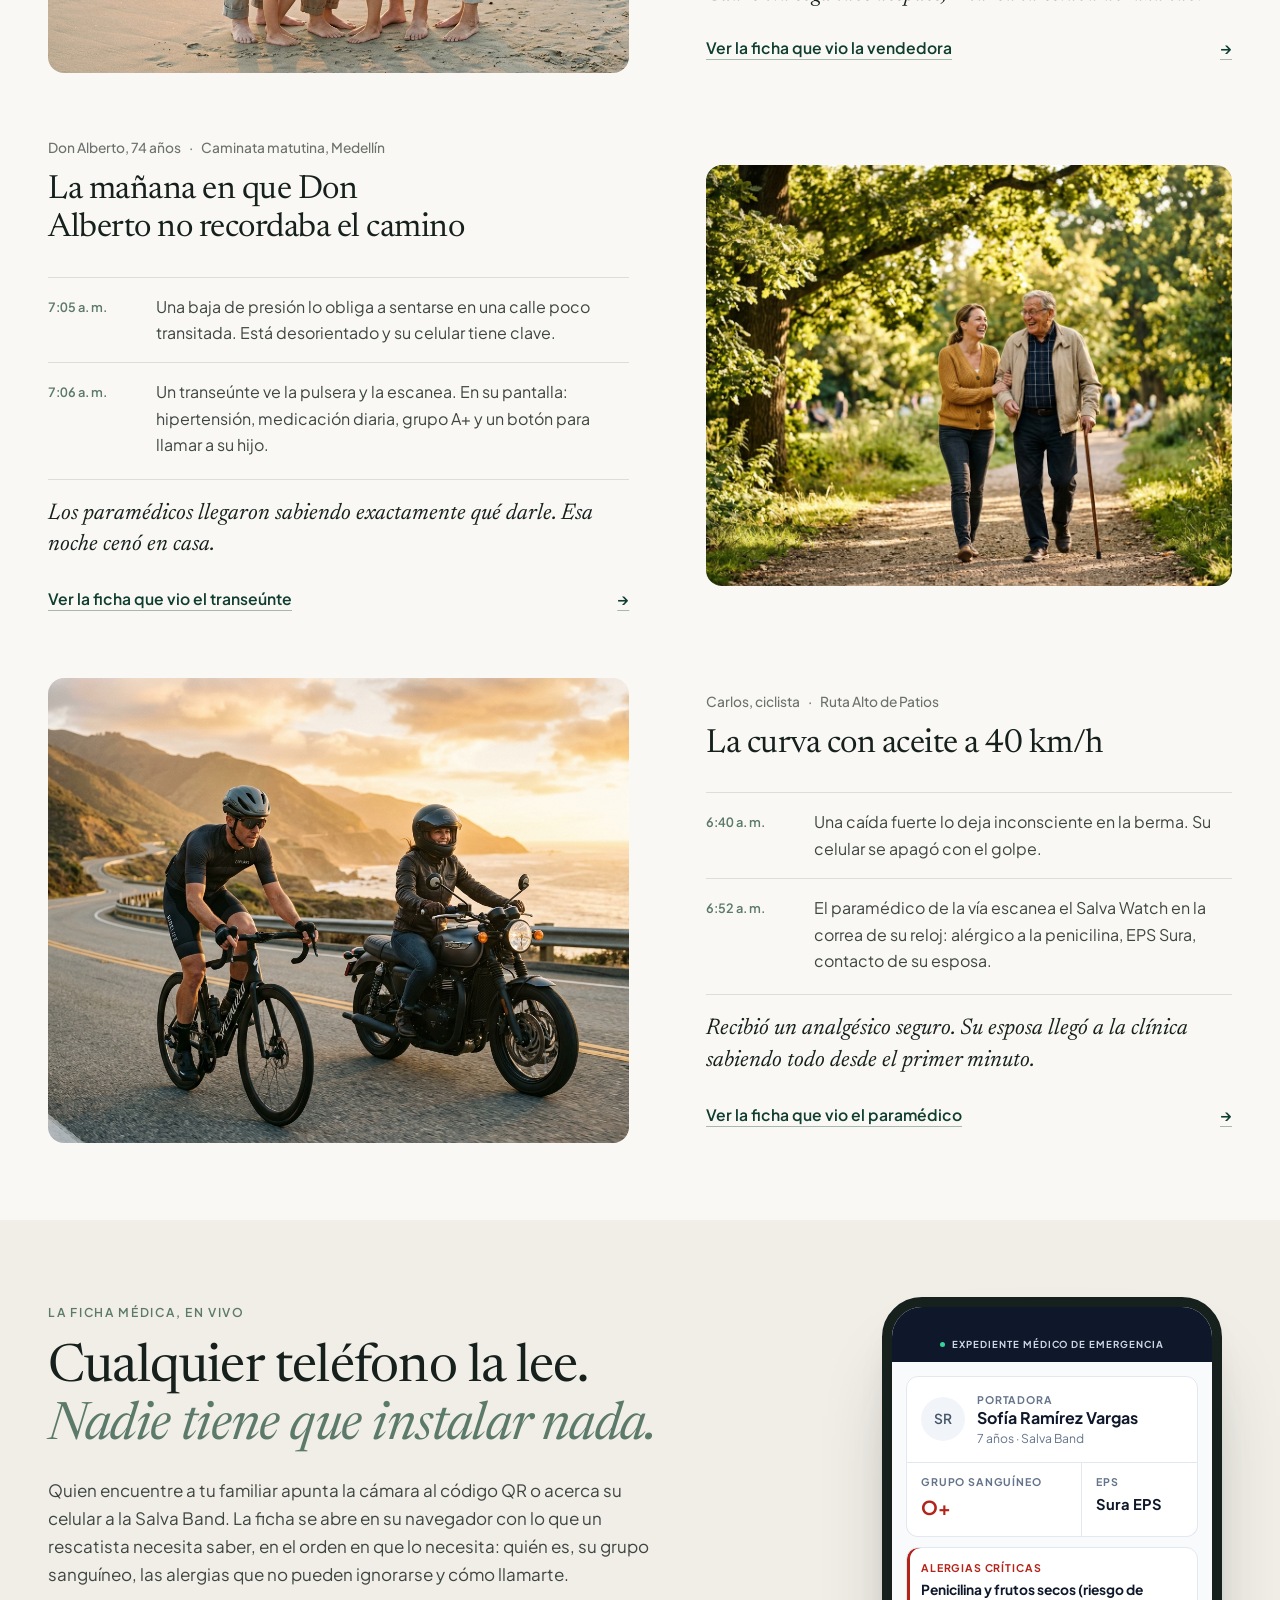
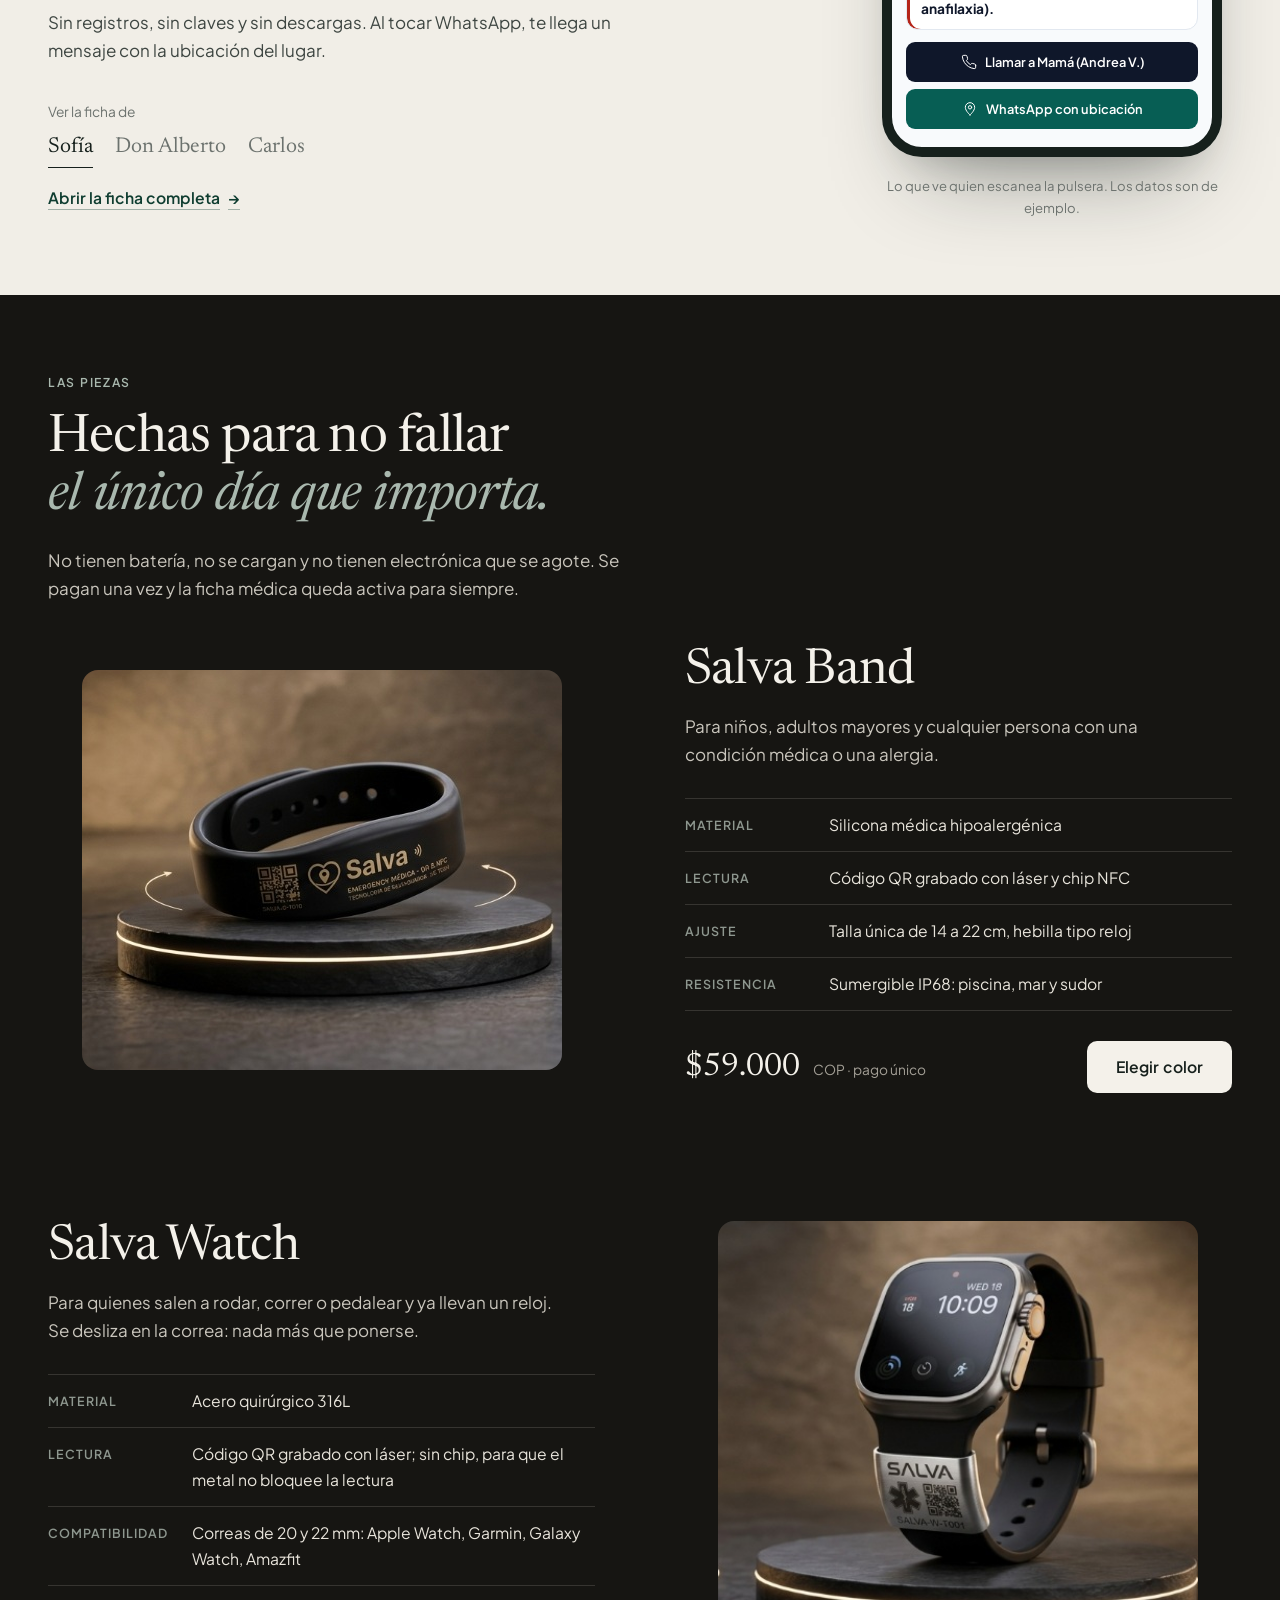
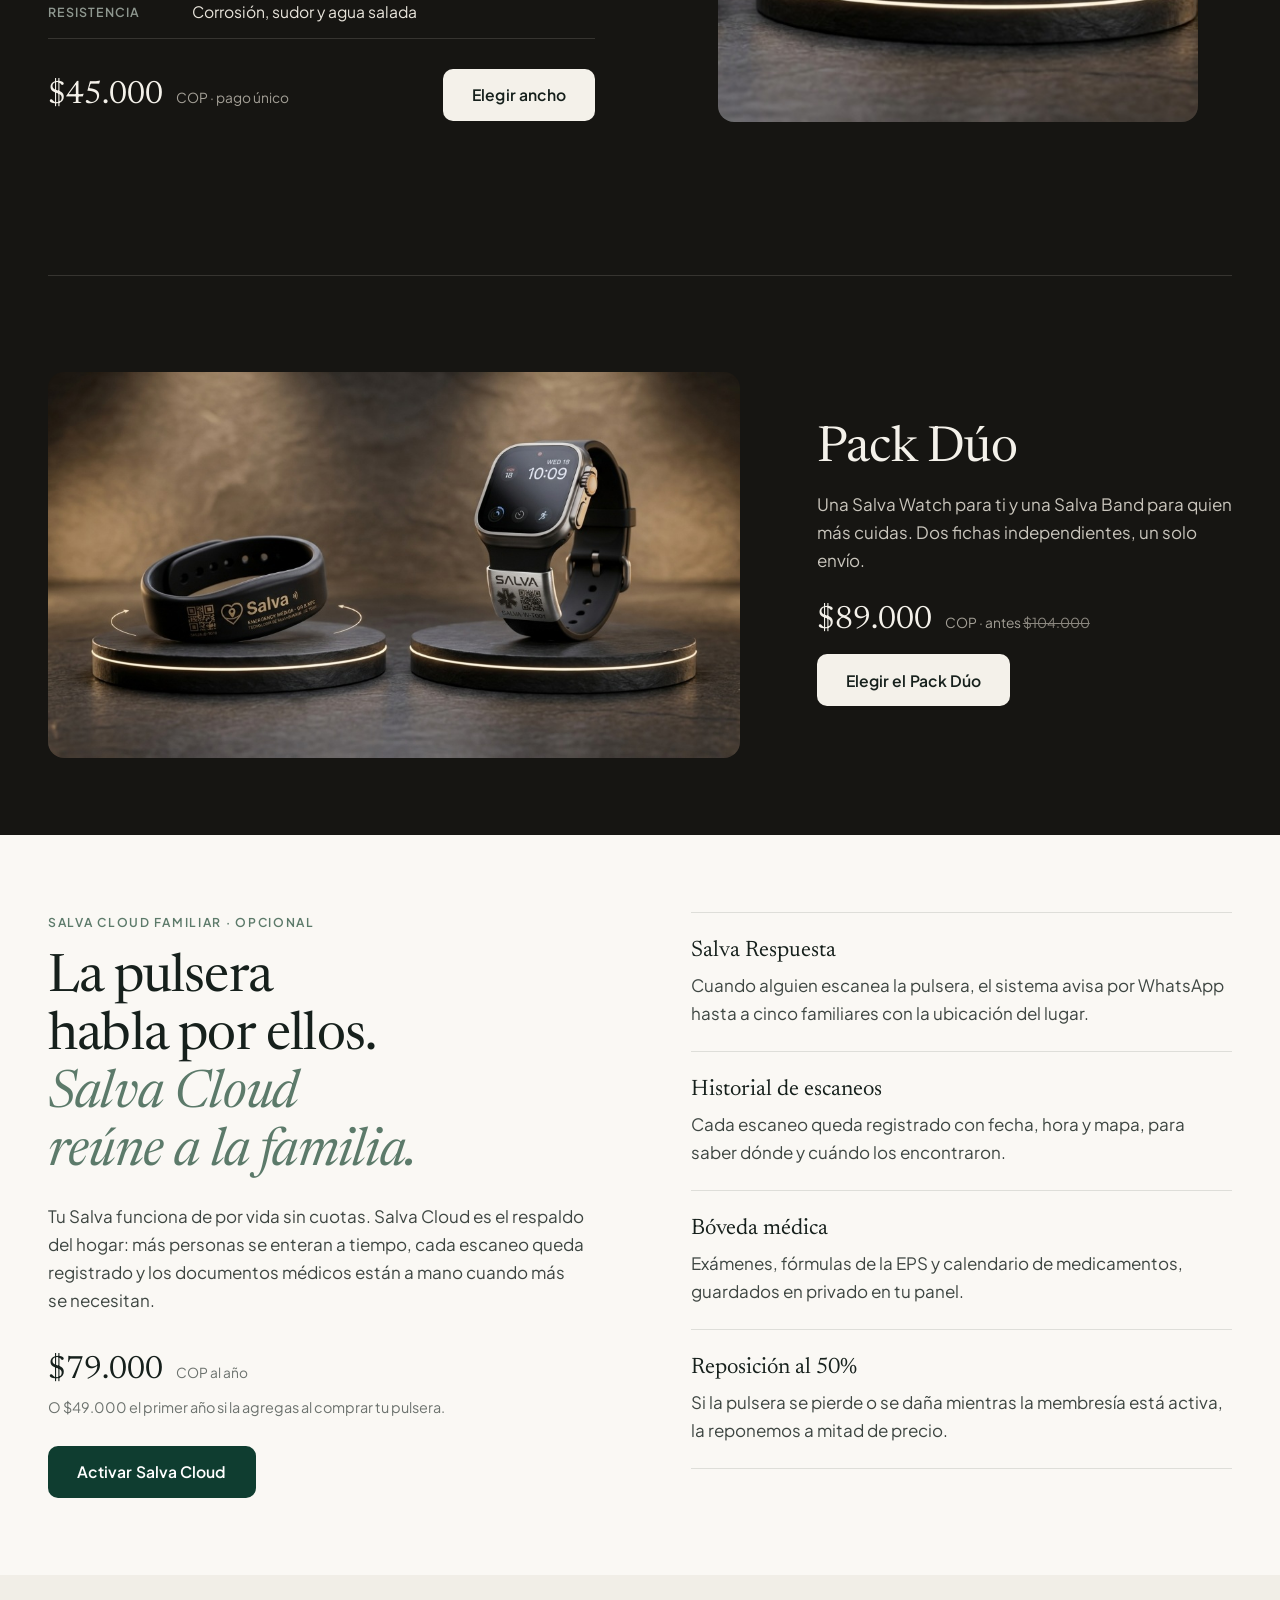
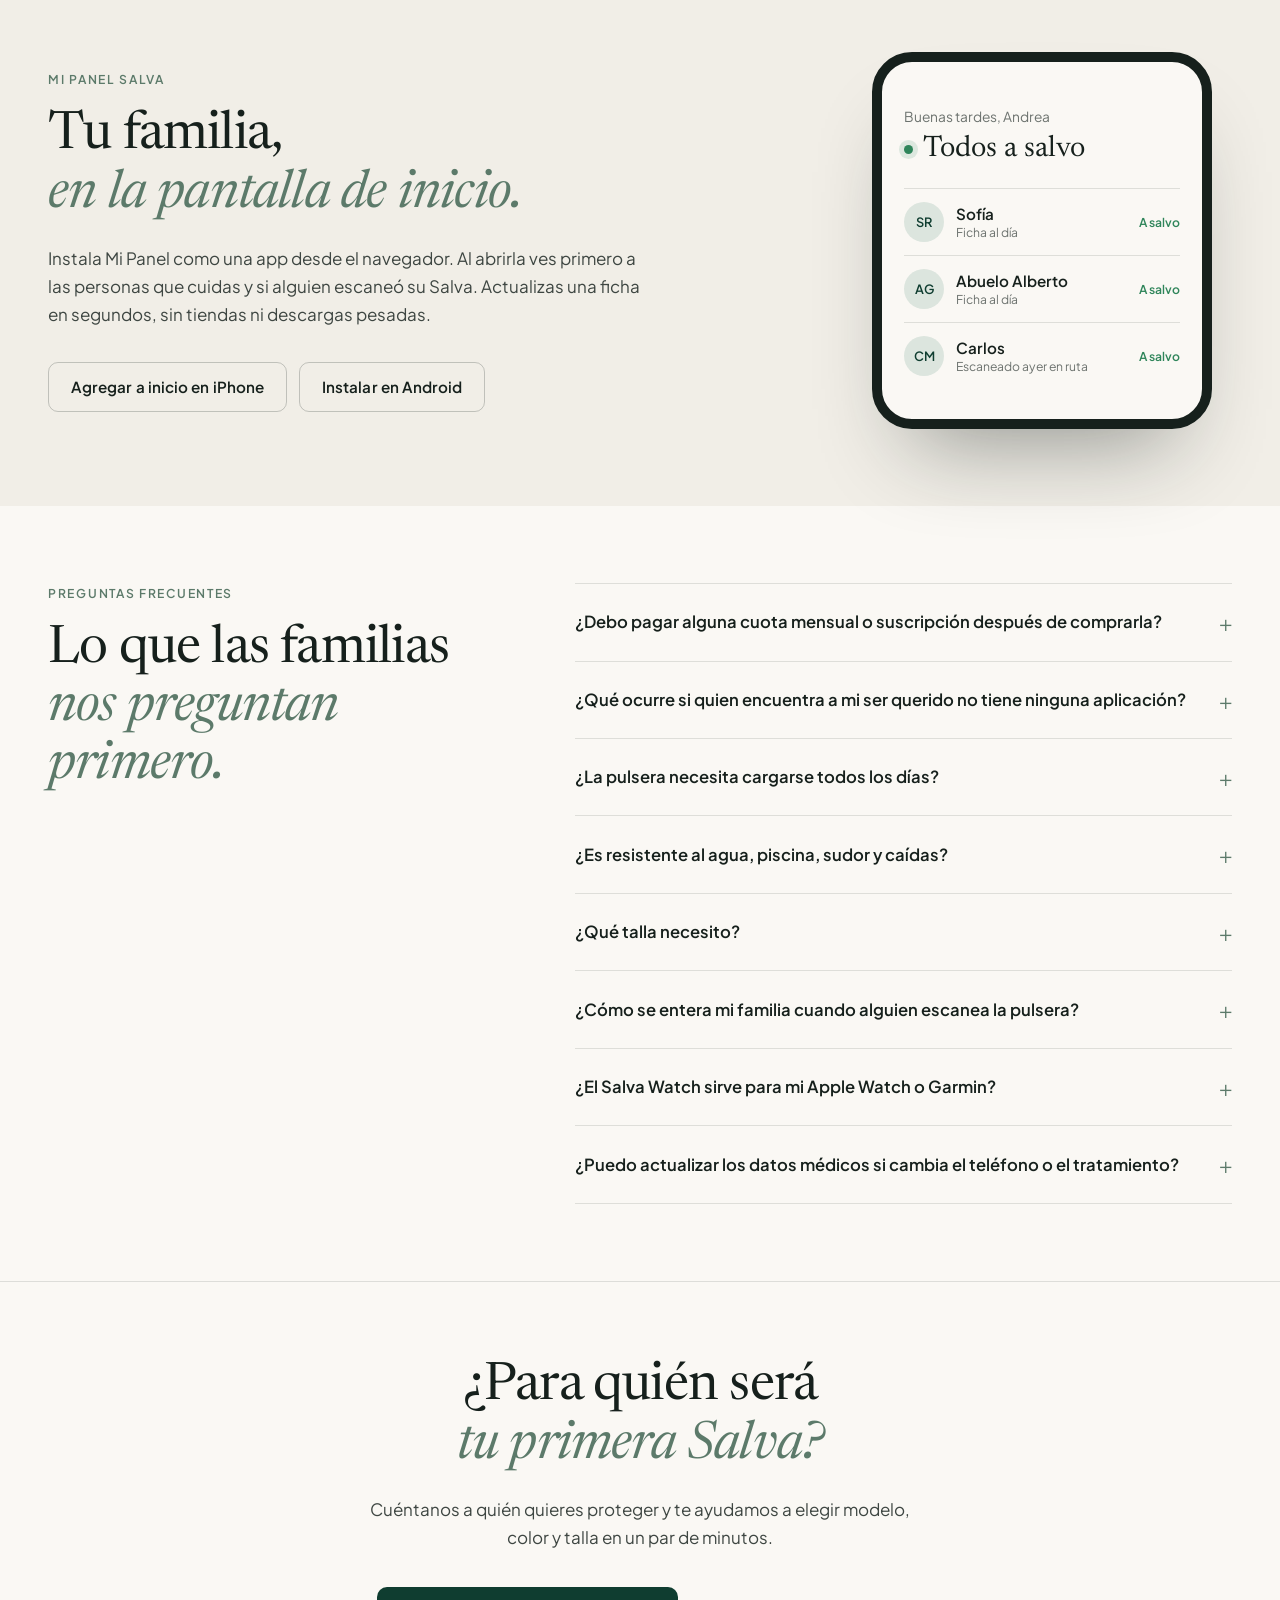
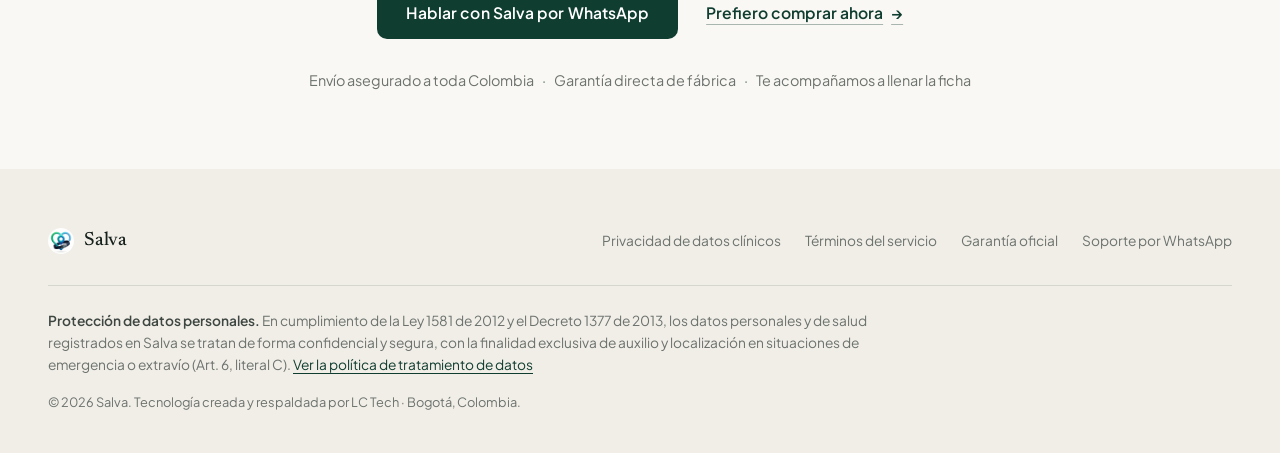
==== commit 894ffb21: "fix(landing): equilibrar historias y ampliar ancho en monitores grandes" ====
--- a/index.html
+++ b/index.html
@@ -116,6 +116,7 @@
         <div class="l-encabezado-titular">
           <p class="l-kicker">Tres historias de auxilio</p>
           <h2 class="l-titulo" id="historiasTitulo">Nadie planea una emergencia. <em>Sí se puede decidir cómo termina.</em></h2>
+          <p class="l-lead-editorial l-historias-bajada">Nadie elige cuándo ocurre un desvanecimiento, una caída en ruta o un segundo de distracción entre la multitud. Lo que sí se puede elegir es qué sucede en los primeros 60 segundos: una ficha médica que se abre al instante en cualquier teléfono y una llamada que devuelve la calma a tu hogar.</p>
         </div>
         <div class="l-encabezado-bajada">
           <figure class="l-escena">
--- a/landing.css
+++ b/landing.css
@@ -43,6 +43,11 @@
   --l-ease: cubic-bezier(0.2, 0.7, 0.2, 1);
 }
 
+/* Monitores anchos: el contenido acompaña la pantalla sin perder proporción de lectura */
+@media (min-width: 1440px) {
+  :root { --l-ancho: min(1520px, 90vw); }
+}
+
 /* =========================================================
    BASE
    ========================================================= */
@@ -179,6 +184,12 @@
   padding-bottom: clamp(18px, 2.5vw, 26px);
   border-bottom: 1px solid var(--l-linea);
 }
+
+/* Historias: titular y escena centrados entre sí, sin hueco sobre el titular */
+.l-historias { padding-top: clamp(28px, 3.5vw, 52px); }
+.l-historias .l-encabezado--split { align-items: start; }
+.l-historias .l-encabezado-titular { padding-top: clamp(4px, 1.5vw, 24px); }
+.l-historias-bajada { margin-top: 22px; max-width: 34em; }
 
 .l-encabezado-bajada {
   padding-bottom: 4px;
@@ -476,7 +487,7 @@
    ========================================================= */
 .l-hero {
   position: relative;
-  padding: clamp(36px, 5vw, 68px) 0 clamp(44px, 6vw, 84px);
+  padding: clamp(36px, 5vw, 68px) 0 clamp(24px, 3vw, 44px);
   overflow: hidden;
 }
 
